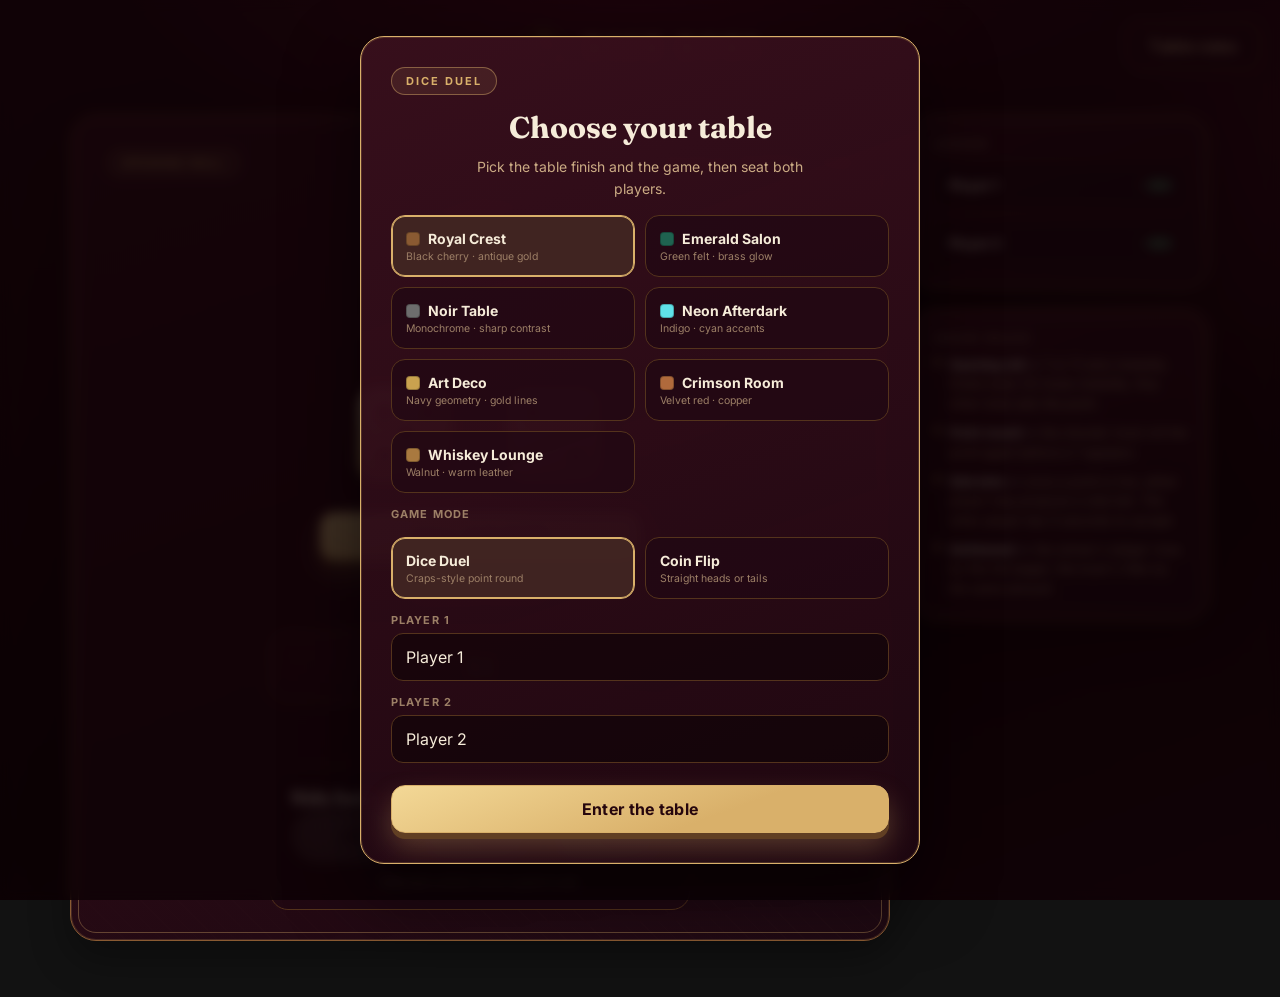
==== index.html @ 62401fcf "8.19.2026" ====
<!doctype html>
<html lang="en" data-theme="royal">
<head>
<meta charset="utf-8" />
<meta name="viewport" content="width=device-width, initial-scale=1" />
<meta name="theme-color" content="#1c0509" />
<meta name="apple-mobile-web-app-capable" content="yes" />
<meta name="apple-mobile-web-app-status-bar-style" content="black-translucent" />
<meta name="format-detection" content="telephone=no" />
<meta name="description" content="Dice Duel — a private two-player dice table with wagers, side bets and a running ledger." />
<title>Dice Duel — Private Table</title>
<link rel="icon" type="image/png" href="favicon.png" />
<link rel="apple-touch-icon" href="favicon.png" />
<link rel="preconnect" href="https://fonts.googleapis.com" />
<link rel="preconnect" href="https://fonts.gstatic.com" crossorigin />
<link href="https://fonts.googleapis.com/css2?family=Fraunces:opsz,wght@9..144,500;9..144,600;9..144,700&family=Inter:wght@400;500;600;700;800&display=swap" rel="stylesheet" />
<style>
/* ============================================================
   DICE DUEL — design system
   One token set drives every table theme via [data-theme="…"].
   ============================================================ */

* { box-sizing: border-box; }
html { color-scheme: dark; -webkit-text-size-adjust: 100%; }
body {
  margin: 0;
  min-height: 100dvh;
  min-width: 320px;
  overflow-x: hidden;
  font-family: "Inter", -apple-system, "Segoe UI", sans-serif;
  color: var(--ink);
  background:
    radial-gradient(ellipse 900px 520px at 50% -8%, var(--bg-1) 0%, transparent 60%),
    radial-gradient(ellipse 700px 700px at 105% 15%, color-mix(in srgb, var(--bg-1) 55%, transparent) 0%, transparent 55%),
    linear-gradient(160deg, var(--bg-2) 0%, var(--bg-3) 62%, var(--bg-2) 100%);
  background-attachment: fixed;
  padding-bottom: env(safe-area-inset-bottom);
}
body::before {
  content: "";
  position: fixed;
  inset: 0;
  z-index: -1;
  pointer-events: none;
  opacity: var(--felt-opacity, .05);
  background-image: repeating-linear-gradient(45deg, transparent 0 10px, var(--ink) 10px 11px, transparent 11px 20px);
  mix-blend-mode: overlay;
}

/* ---------- theme tokens ---------- */
:root,
[data-theme="royal"] {
  --bg-1:#5a1027; --bg-2:#230711; --bg-3:#0c0204;
  --surface:#2a0a15f0; --surface-strong:#380f1cfa; --surface-soft:#210813d9;
  --border:#8a5a32; --border-soft:#54331c; --border-strong:#d9b06a;
  --accent:#d9b06a; --accent-strong:#f3d896; --accent-ink:#26060d;
  --ink:#f6ecd9; --ink-soft:#cbab84; --ink-faint:#9c7f66;
  --die-1:#fff8e6; --die-2:#e3bd73; --die-3:#8f5f28; --pip:#3c0c17;
  --danger:#e0596b; --success:#57bd85;
  --radius-card:26px; --radius-control:14px;
}
[data-theme="emerald"] {
  --bg-1:#1f6350; --bg-2:#0c2820; --bg-3:#040f0b;
  --surface:#0f2a22f0; --surface-strong:#153a2ffa; --surface-soft:#0c2019d9;
  --border:#a4823f; --border-soft:#5c4a24; --border-strong:#e8c778;
  --accent:#d3ae5c; --accent-strong:#f3d488; --accent-ink:#0a1f18;
  --ink:#eef3e6; --ink-soft:#a9c6b4; --ink-faint:#7fa08d;
  --die-1:#fff9e2; --die-2:#dfb965; --die-3:#83621f; --pip:#0d3b2c;
  --danger:#e0596b; --success:#5fd39a;
  --radius-card:26px; --radius-control:14px;
}
[data-theme="noir"] {
  --bg-1:#3a3a3f; --bg-2:#18181b; --bg-3:#08080a;
  --surface:#1c1c1ff2; --surface-strong:#26262afa; --surface-soft:#141416d9;
  --border:#6d6d6d; --border-soft:#3a3a3c; --border-strong:#eae5d6;
  --accent:#e7e2d2; --accent-strong:#ffffff; --accent-ink:#151517;
  --ink:#f1efe9; --ink-soft:#adada9; --ink-faint:#77767a;
  --die-1:#fdfbf4; --die-2:#cfcabb; --die-3:#726d61; --pip:#151517;
  --danger:#e35a6d; --success:#63b088;
  --radius-card:18px; --radius-control:10px; --felt-opacity:.035;
}
[data-theme="neon"] {
  --bg-1:#33227a; --bg-2:#130f33; --bg-3:#07061a;
  --surface:#151a3af2; --surface-strong:#1c234efa; --surface-soft:#101430d9;
  --border:#4a5aa0; --border-soft:#282f5e; --border-strong:#7fe9ef;
  --accent:#5fe1e8; --accent-strong:#9df3f8; --accent-ink:#07101c;
  --ink:#eaf6ff; --ink-soft:#a3b8dc; --ink-faint:#6c7cab;
  --die-1:#eafdff; --die-2:#87d9e6; --die-3:#2c6a93; --pip:#1c2550;
  --danger:#ff6e8f; --success:#5be9ac;
  --radius-card:22px; --radius-control:12px;
}
[data-theme="artdeco"] {
  --bg-1:#1c3f6d; --bg-2:#0a1830; --bg-3:#050b18;
  --surface:#0f2036f2; --surface-strong:#132a46fa; --surface-soft:#0a1728d9;
  --border:#c9a24f; --border-soft:#5c4a22; --border-strong:#f3d891;
  --accent:#e2bd6d; --accent-strong:#f6dd9a; --accent-ink:#0d1f3a;
  --ink:#f2ecd8; --ink-soft:#b9c3d6; --ink-faint:#7c88a3;
  --die-1:#fff4d6; --die-2:#dbb768; --die-3:#8c6c2c; --pip:#0d1f3a;
  --danger:#e0596b; --success:#57bd85;
  --radius-card:10px; --radius-control:6px;
}
[data-theme="crimson"] {
  --bg-1:#7a1f2c; --bg-2:#320a10; --bg-3:#0d0304;
  --surface:#38101af0; --surface-strong:#46141ffa; --surface-soft:#280b12d9;
  --border:#b06a3c; --border-soft:#5f3a20; --border-strong:#eab077;
  --accent:#e2985c; --accent-strong:#f3bd8c; --accent-ink:#2a0a0d;
  --ink:#f7e6d6; --ink-soft:#d3a685; --ink-faint:#9c7862;
  --die-1:#fff1d6; --die-2:#d9a866; --die-3:#8a5626; --pip:#4a0f18;
  --danger:#e0596b; --success:#57bd85;
  --radius-card:24px; --radius-control:14px;
}
[data-theme="lounge"] {
  --bg-1:#5c3c1c; --bg-2:#2a1a0c; --bg-3:#0d0703;
  --surface:#2b1a0df0; --surface-strong:#3a230ffa; --surface-soft:#20140ad9;
  --border:#a9793f; --border-soft:#5a3f20; --border-strong:#e6bb78;
  --accent:#d8a256; --accent-strong:#f0c987; --accent-ink:#2b1808;
  --ink:#f2e5cf; --ink-soft:#cba985; --ink-faint:#977c5f;
  --die-1:#fff2d8; --die-2:#dcae62; --die-3:#8f5f27; --pip:#2b1a0d;
  --danger:#e0596b; --success:#57bd85;
  --radius-card:22px; --radius-control:13px;
}

/* ---------- base elements ---------- */
button, input { font: inherit; color: inherit; }
button { cursor: pointer; -webkit-tap-highlight-color: transparent; touch-action: manipulation; }
button:disabled { cursor: not-allowed; }
h1, h2, h3 { font-family: "Fraunces", Georgia, serif; margin: 0; }
.hidden { display: none !important; }
.sr-only { position: absolute; width: 1px; height: 1px; overflow: hidden; clip: rect(0 0 0 0); white-space: nowrap; }

.shell { width: min(100%, 1180px); margin: 0 auto; padding: 28px 20px 56px; }

/* ---------- header ---------- */
.topbar { display: flex; flex-direction: column; align-items: center; gap: 4px; margin-bottom: 30px; text-align: center; }
.crest { width: 56px; height: 56px; border-radius: 50%; object-fit: cover; object-position: 50% 18%; border: 1px solid var(--border-strong); box-shadow: 0 4px 16px #00000066; }
.wordmark { display: flex; align-items: center; gap: 14px; }
.wordmark h1 {
  font-size: 26px; font-weight: 600; letter-spacing: .16em; text-transform: uppercase;
  color: var(--accent-strong); text-shadow: 0 2px 10px color-mix(in srgb, var(--accent) 45%, transparent);
}
.tagline { margin: 2px 0 0; font-size: 11px; letter-spacing: .32em; text-transform: uppercase; color: var(--ink-faint); font-weight: 600; }
.topbar-actions { position: absolute; right: 20px; top: 22px; display: flex; gap: 8px; }

/* ---------- layout ---------- */
main.table-layout { display: grid; grid-template-columns: minmax(0, 1fr) 300px; gap: 20px; align-items: start; }

.card {
  position: relative;
  border-radius: var(--radius-card);
  border: 1px solid var(--border);
  background:
    linear-gradient(160deg, var(--surface-strong), var(--surface) 60%, var(--surface-soft)),
    repeating-linear-gradient(45deg, transparent 0 12px, color-mix(in srgb, var(--accent) 6%, transparent) 12px 13px);
  box-shadow: inset 0 0 0 1px color-mix(in srgb, var(--accent) 18%, transparent), 0 18px 40px #00000055;
}
.card::before {
  content: ""; position: absolute; inset: 7px; border: 1px solid color-mix(in srgb, var(--border-strong) 35%, transparent);
  border-radius: calc(var(--radius-card) - 8px); pointer-events: none;
}

/* ---------- table (game) panel ---------- */
.table-panel { padding: 34px 36px 30px; text-align: center; overflow: hidden; }

.status-row { display: flex; align-items: center; justify-content: space-between; gap: 12px; margin-bottom: 22px; }
.eyebrow {
  font: 700 11px "Inter", sans-serif; letter-spacing: .18em; text-transform: uppercase; color: var(--accent);
  padding: 6px 14px; border: 1px solid color-mix(in srgb, var(--accent) 45%, transparent); border-radius: 999px;
  background: color-mix(in srgb, var(--accent) 10%, transparent);
}
.turn-indicator { font: 600 11px "Inter", sans-serif; letter-spacing: .1em; text-transform: uppercase; color: var(--ink-faint); }
.turn-indicator b { color: var(--ink-soft); font-weight: 700; }

.shooter-block { margin: 6px auto 22px; max-width: 460px; }
.shooter-name { font-size: 14px; font-weight: 700; letter-spacing: .1em; text-transform: uppercase; color: var(--ink-faint); }
.point-display { margin: 6px 0 0; font: 600 56px/1 "Fraunces", Georgia, serif; color: var(--ink); }
.point-display .slash { color: var(--ink-faint); font-weight: 500; margin: 0 6px; }
.table-call { margin: 10px 0 0; font: italic 500 14px "Fraunces", Georgia, serif; color: var(--ink-soft); min-height: 20px; }
.rule-copy { margin: 4px 0 0; font-size: 13px; color: var(--ink-faint); min-height: 18px; }

.dice-row { min-height: 148px; display: flex; align-items: center; justify-content: center; gap: 20px; }
.die {
  width: 96px; height: 96px; border-radius: 20px; padding: 14px;
  display: grid; grid-template: repeat(3, 1fr) / repeat(3, 1fr);
  border: 2px solid var(--border-strong);
  background: linear-gradient(155deg, var(--die-1), var(--die-2) 55%, var(--die-3));
  box-shadow: inset 0 2px 4px #ffffff55, inset 0 -8px 14px #00000030, 0 10px 20px #00000055;
}
.die.rolling { animation: dieRoll .5s ease-out; }
@keyframes dieRoll { 0% { transform: rotate(0) scale(1); } 45% { transform: rotate(150deg) scale(.94); } 100% { transform: rotate(360deg) scale(1); } }
.pip { width: 13px; height: 13px; border-radius: 50%; place-self: center; background: var(--pip); box-shadow: inset 0 1px 1px #00000055; }
.dice-plus { font: 600 22px "Fraunces", serif; color: var(--ink-faint); }

.total-chip {
  display: none; width: 132px; margin: 18px auto 6px; padding: 10px 8px; border-radius: 16px;
  border: 1px solid var(--border-strong); background: color-mix(in srgb, var(--accent) 16%, var(--surface));
  font: 700 11px "Inter", sans-serif; letter-spacing: .1em; text-transform: uppercase; color: var(--ink-soft);
}
.total-chip.visible { display: block; }
.total-chip strong { display: block; margin-top: 2px; font: 600 30px "Fraunces", serif; color: var(--ink); letter-spacing: -.02em; }

.btn {
  border: 0; border-radius: var(--radius-control); font-weight: 700; letter-spacing: .02em;
  min-height: 48px; padding: 0 22px; transition: filter .15s ease, transform .05s ease;
}
.btn:active { transform: translateY(1px); }
.btn-primary {
  border: 1px solid var(--border-strong);
  background: linear-gradient(160deg, var(--accent-strong), var(--accent) 65%);
  color: var(--accent-ink); box-shadow: 0 6px 0 color-mix(in srgb, var(--border) 70%, black), 0 14px 28px color-mix(in srgb, var(--accent) 30%, transparent);
}
.btn-primary:hover:not(:disabled) { filter: brightness(1.06); }
.btn-primary:disabled { opacity: .5; box-shadow: none; }
.btn-ghost {
  border: 1px solid var(--border); background: color-mix(in srgb, var(--surface) 90%, transparent); color: var(--ink-soft);
}
.btn-ghost:hover { border-color: var(--border-strong); color: var(--ink); }

#roll { width: min(100%, 320px); font: 700 15px "Inter", sans-serif; text-transform: uppercase; letter-spacing: .1em; margin: 4px auto 26px; display: block; }

.wager-plate { width: min(100%, 420px); margin: 0 auto 18px; }
.wager-plate h3, .side-panel h3 {
  margin: 0 0 10px; font: 700 11px "Inter", sans-serif; letter-spacing: .18em; text-transform: uppercase; color: var(--ink-faint);
}
.pool-amount {
  padding: 14px; border-radius: 16px; border: 1px solid var(--border);
  background: linear-gradient(160deg, var(--surface-strong), var(--surface-soft));
  box-shadow: inset 0 0 16px #00000040;
  font: 600 32px "Fraunces", serif; color: var(--accent-strong); letter-spacing: -.02em;
}
.wager-preview { display: block; margin-top: 6px; font: 500 12px "Inter", sans-serif; color: var(--ink-faint); min-height: 16px; }

.side-bets-panel { width: min(100%, 420px); margin: 0 auto; padding: 18px 20px; text-align: left; border-radius: 18px; border: 1px solid var(--border-soft); background: color-mix(in srgb, var(--surface-soft) 92%, transparent); }
.chip-row { display: grid; grid-template-columns: repeat(3, 1fr); gap: 10px; }
.chip-btn {
  min-height: 54px; border-radius: 999px; border: 1px solid var(--border-strong);
  background: radial-gradient(circle at 35% 30%, var(--die-1), var(--accent) 55%, var(--border) 100%);
  color: var(--accent-ink); font: 800 15px "Inter", sans-serif; box-shadow: 0 4px 0 color-mix(in srgb, var(--border) 70%, black), inset 0 0 0 3px color-mix(in srgb, var(--accent-ink) 12%, transparent);
}
.chip-btn:disabled { opacity: .4; filter: grayscale(.5); box-shadow: none; }
.chip-row.dimmed { opacity: .4; filter: grayscale(.6); }
.side-hint { margin: 10px 0 0; font-size: 12px; color: var(--ink-faint); text-align: center; line-height: 1.5; }

.sidebet-offer { margin-top: 14px; padding: 16px; border-radius: 16px; border: 1px solid var(--border-strong); background: color-mix(in srgb, var(--accent) 10%, var(--surface)); text-align: center; }
.sidebet-offer p { margin: 0; font-size: 13px; font-weight: 600; color: var(--ink); }
.sidebet-offer small { display: block; margin: 8px 0 10px; font-size: 11px; letter-spacing: .06em; text-transform: uppercase; color: var(--ink-faint); }
.timer-track { height: 5px; border-radius: 999px; overflow: hidden; background: #00000040; }
.timer-fill { display: block; height: 100%; background: linear-gradient(90deg, var(--accent), var(--accent-strong)); transition: width .1s linear; }
.sidebet-offer .btn { width: 100%; margin-top: 12px; }

/* ---------- aside / ledger ---------- */
aside.rail { display: grid; gap: 18px; align-content: start; }
.side-panel { padding: 22px; }
.ledger { display: grid; gap: 10px; }
.ledger-row { display: grid; grid-template-columns: minmax(0, 1fr) auto; align-items: center; gap: 8px; padding: 13px 15px; border-radius: 13px; background: color-mix(in srgb, var(--surface-soft) 90%, transparent); border: 1px solid var(--border-soft); }
.ledger-row b { overflow: hidden; text-overflow: ellipsis; white-space: nowrap; font-size: 13px; color: var(--ink); }
.ledger-money { font: 700 16px "Fraunces", serif; font-variant-numeric: tabular-nums; }
.positive { color: var(--success); }
.negative { color: var(--danger); }
.rules-list { margin: 0; padding: 0; list-style: none; display: grid; gap: 10px; }
.rules-list li { font-size: 12.5px; line-height: 1.55; color: var(--ink-soft); padding-left: 16px; position: relative; }
.rules-list li::before { content: "◆"; position: absolute; left: 0; top: 1px; font-size: 8px; color: var(--accent); }
.rules-list b { color: var(--ink); }

/* ---------- overlay / modals ---------- */
.overlay { position: fixed; inset: 0; z-index: 30; display: flex; align-items: center; justify-content: center; padding: 18px; background: color-mix(in srgb, var(--bg-3) 78%, transparent); backdrop-filter: blur(6px); }
.modal {
  width: min(100%, 460px); max-height: calc(100dvh - 30px); overflow: auto; position: relative;
  border-radius: 24px; padding: 30px; text-align: center; border: 1px solid var(--border-strong);
  background: linear-gradient(160deg, var(--surface-strong), var(--surface-soft));
  box-shadow: 0 30px 70px #00000090, inset 0 0 0 1px color-mix(in srgb, var(--accent) 20%, transparent);
}
.modal .eyebrow { display: inline-block; margin-bottom: 10px; }
.modal h2 { font-size: 30px; margin: 4px 0 10px; color: var(--ink); }
.modal p.lead { margin: 0 auto; max-width: 340px; color: var(--ink-soft); line-height: 1.55; font-size: 14px; }
.modal .btn { width: 100%; margin-top: 22px; }

.setup-modal { text-align: left; width: min(100%, 560px); }
.setup-modal h2 { text-align: center; }
.setup-modal > p.lead { text-align: center; }
.table-picker, .mode-picker { display: grid; grid-template-columns: repeat(2, 1fr); gap: 10px; margin-top: 16px; }
.pick-card {
  min-height: 62px; text-align: left; padding: 12px 14px; border-radius: 14px; border: 1px solid var(--border-soft);
  background: color-mix(in srgb, var(--surface-soft) 85%, transparent); color: var(--ink-soft);
}
.pick-card .swatch { display: inline-block; width: 14px; height: 14px; border-radius: 4px; margin-right: 8px; vertical-align: -2px; border: 1px solid #00000040; }
.pick-card strong { display: block; font-size: 14px; color: var(--ink); }
.pick-card small { display: block; margin-top: 3px; font-size: 10.5px; color: var(--ink-faint); }
.pick-card.selected { border-color: var(--border-strong); background: color-mix(in srgb, var(--accent) 16%, var(--surface-soft)); box-shadow: inset 0 0 0 1px var(--accent); }

.field { margin-top: 14px; }
.field label { display: block; margin-bottom: 6px; font-size: 11px; letter-spacing: .1em; text-transform: uppercase; color: var(--ink-faint); font-weight: 700; }
.field input { width: 100%; padding: 13px 14px; border-radius: 12px; border: 1px solid var(--border-soft); background: color-mix(in srgb, var(--bg-3) 55%, transparent); color: var(--ink); outline: none; }
.field input:focus { border-color: var(--border-strong); }

.opening-options { display: grid; grid-template-columns: repeat(3, 1fr); gap: 10px; margin-top: 18px; }
.opening-options .chip-btn { min-height: 66px; font-size: 20px; }

.rolloff-grid { display: grid; grid-template-columns: 1fr 1fr; gap: 12px; margin-top: 18px; }
.rolloff-seat { border: 1px solid var(--border-soft); border-radius: 16px; padding: 16px; text-align: center; background: color-mix(in srgb, var(--surface-soft) 85%, transparent); }
.rolloff-seat strong { display: block; overflow: hidden; text-overflow: ellipsis; white-space: nowrap; font-size: 13px; color: var(--ink); }
.rolloff-face { min-height: 54px; padding-top: 8px; font: 600 30px "Fraunces", serif; color: var(--accent); }
.rolloff-face.spin { animation: dieRoll .16s linear infinite; }
.rolloff-seat .btn { width: 100%; margin-top: 8px; min-height: 42px; font-size: 12.5px; }

.outcome-modal.win { border-color: var(--success); }
.outcome-modal.loss { border-color: var(--border); }
.outcome-icon { width: 64px; height: 64px; margin: 0 auto 10px; border-radius: 50%; display: grid; place-items: center; font-size: 26px; border: 1px solid var(--border-strong); }
.outcome-modal.win .outcome-icon { background: color-mix(in srgb, var(--success) 22%, var(--surface)); color: var(--success); }
.outcome-modal.loss .outcome-icon { background: color-mix(in srgb, var(--danger) 18%, var(--surface)); color: var(--danger); }
.outcome-amount { margin: 16px auto 4px; max-width: 300px; padding: 14px; border-radius: 14px; background: color-mix(in srgb, var(--accent) 10%, var(--surface-soft)); border: 1px solid var(--border-soft); }
.outcome-amount small { display: block; font: 700 10px "Inter", sans-serif; letter-spacing: .12em; text-transform: uppercase; color: var(--ink-faint); margin-bottom: 4px; }
.outcome-amount strong { font: 600 26px "Fraunces", serif; color: var(--ink); }

.confetti { position: absolute; inset: 0; overflow: hidden; pointer-events: none; border-radius: inherit; }
.confetti i { position: absolute; top: -14px; width: 7px; height: 7px; background: var(--accent-strong); transform: rotate(45deg); animation: fall 2.6s linear infinite; opacity: .85; }
@keyframes fall { to { transform: translateY(120%) rotate(220deg); opacity: 0; } }

/* ---------- floating table tools ---------- */
.tools-toggle {
  position: fixed; z-index: 20; right: max(16px, env(safe-area-inset-right)); bottom: max(16px, env(safe-area-inset-bottom));
  min-height: 46px; padding: 0 16px; border-radius: 999px; border: 1px solid var(--border-strong);
  background: linear-gradient(160deg, var(--surface-strong), var(--surface));
  color: var(--ink-soft); font: 700 12px "Inter", sans-serif; letter-spacing: .04em;
  box-shadow: 0 10px 24px #00000066;
}
.tools-panel {
  position: fixed; z-index: 25; right: max(16px, env(safe-area-inset-right)); bottom: 72px;
  width: min(340px, calc(100vw - 32px)); max-height: calc(100dvh - 100px); overflow: auto;
  padding: 18px; border-radius: 20px; border: 1px solid var(--border);
  background: linear-gradient(160deg, var(--surface-strong), var(--surface-soft));
  box-shadow: 0 24px 60px #000000aa;
}
.tools-panel h3 { font-size: 17px; color: var(--ink); margin-bottom: 4px; }
.tools-panel h4 { margin: 14px 0 7px; font: 700 10px "Inter", sans-serif; letter-spacing: .12em; text-transform: uppercase; color: var(--ink-faint); }
.tools-close { float: right; min-height: 30px; padding: 0 10px; border-radius: 8px; border: 1px solid var(--border-soft); background: transparent; color: var(--ink-soft); }
.mini-grid { display: grid; grid-template-columns: repeat(6, 1fr); gap: 6px; }
.mini-grid.money { grid-template-columns: repeat(4, 1fr); }
.mini-btn { min-height: 36px; padding: 0 4px; border-radius: 8px; border: 1px solid var(--border-soft); background: color-mix(in srgb, var(--surface-soft) 80%, transparent); color: var(--ink-soft); font-weight: 700; font-size: 12.5px; }
.mini-btn:hover { border-color: var(--border-strong); color: var(--ink); }
.mini-stats { display: grid; grid-template-columns: 1fr 1fr; gap: 8px; margin-top: 12px; }
.mini-stat { padding: 10px; border-radius: 10px; border: 1px solid var(--border-soft); background: color-mix(in srgb, var(--surface-soft) 80%, transparent); font-size: 11px; color: var(--ink-faint); }
.mini-stat b { display: block; margin-top: 4px; font: 700 19px "Fraunces", serif; color: var(--ink); }
.coin-face { display: grid; place-items: center; min-height: 92px; margin: 6px 0 14px; border-radius: 50%; border: 1px solid var(--border-strong); background: radial-gradient(circle at 33% 25%, var(--die-1), var(--die-2) 55%, var(--die-3)); color: var(--pip); font: 700 22px "Fraunces", serif; }
.coin-mode .table-panel > *:not(.coin-play) { display: none !important; }
.coin-play { width: min(100%, 380px); margin: 10px auto; }

@media (max-width: 900px) {
  main.table-layout { grid-template-columns: 1fr; }
}
@media (max-width: 760px) {
  .shell { padding: 20px 14px 44px; }
  .table-panel { padding: 26px 18px; }
  .point-display { font-size: 44px; }
  .die { width: clamp(72px, 24vw, 92px); height: clamp(72px, 24vw, 92px); }
  .topbar-actions { position: static; justify-content: center; margin-top: 10px; }
  .topbar { position: relative; }
}
@media (prefers-reduced-motion: reduce) {
  *, *::before, *::after { animation-duration: .01ms !important; animation-iteration-count: 1 !important; }
}
</style>
</head>
<body>

<div class="shell">
  <header class="topbar">
    <div class="wordmark">
      <img class="crest" src="47794DE1-D40E-48A4-8423-D802E1821F85.PNG" alt="Dice Duel crest" />
      <div>
        <h1>Dice Duel</h1>
        <p class="tagline">Private Table</p>
      </div>
    </div>
    <div class="topbar-actions">
      <button class="btn btn-ghost" id="open-rules" type="button">Table rules</button>
    </div>
  </header>

  <main class="table-layout">
    <section class="card table-panel">
      <div class="status-row">
        <span class="eyebrow" id="phase">Opening roll</span>
        <span class="turn-indicator" id="turn"></span>
      </div>

      <div class="shooter-block">
        <p class="shooter-name" id="shooter">Player 1</p>
        <p class="point-display" id="point-display">—</p>
        <p class="table-call" id="table-call"></p>
        <p class="rule-copy" id="rule-copy">7 or 11 wins the roll. Snake eyes loses.</p>
      </div>

      <div class="dice-row">
        <div class="die" id="die1"></div>
        <span class="dice-plus">+</span>
        <div class="die" id="die2"></div>
      </div>
      <div class="total-chip" id="total-chip">Total<strong id="sum">7</strong></div>

      <button class="btn btn-primary" id="roll">Place a wager to roll</button>

      <div class="wager-plate">
        <h3>Current wager</h3>
        <p class="pool-amount">$<span id="wager">1</span></p>
        <span class="wager-preview" id="wager-preview"></span>
      </div>

      <div class="side-bets-panel" id="side-bets-panel">
        <h3>Side bets</h3>
        <div class="chip-row dimmed" id="chip-row">
          <button class="chip-btn" data-sidebet="1" disabled>+$1</button>
          <button class="chip-btn" data-sidebet="2" disabled>+$2</button>
          <button class="chip-btn" data-sidebet="5" disabled>+$5</button>
        </div>
        <p class="side-hint" id="side-hint">Side bets unlock once a point is set.</p>
        <div class="sidebet-offer hidden" id="sidebet-offer">
          <p>Side bet: each player adds $<span id="sidebet-amount">1</span> — the pool grows by $<span id="sidebet-pool-add">2</span>.</p>
          <small><span id="sidebet-seconds">5.0</span>s to accept</small>
          <div class="timer-track"><i class="timer-fill" id="sidebet-timer"></i></div>
          <button class="btn btn-primary" id="sidebet-accept">Accept side bet</button>
        </div>
      </div>

      <div class="coin-play hidden" id="coin-play">
        <div class="coin-face" id="coin-face">READY</div>
        <div class="chip-row" style="grid-template-columns:1fr 1fr 1fr">
          <button class="btn btn-ghost" id="coin-heads">Heads</button>
          <button class="btn btn-primary" id="coin-flip">Flip</button>
          <button class="btn btn-ghost" id="coin-tails">Tails</button>
        </div>
      </div>
    </section>

    <aside class="rail">
      <section class="card side-panel" id="ledger-panel">
        <h3>Ledger</h3>
        <div class="ledger" id="ledger"></div>
      </section>
      <section class="card side-panel">
        <h3 id="rules-panel-title">House rules</h3>
        <ul class="rules-list" id="rules-panel-list">
          <li><b>Opening roll —</b> 7 or 11 wins instantly. Snake eyes (2) loses instantly. Any other total sets the point.</li>
          <li><b>Point round —</b> the shooter must roll the point again before a 7 appears.</li>
          <li><b>Side bets —</b> once a point is live, either player may propose a side bet. The other player has 5 seconds to accept.</li>
          <li><b>Settlement —</b> the winner's ledger rises by the full wager; the loser's falls by the same amount.</li>
        </ul>
      </section>
    </aside>
  </main>
</div>

<div class="overlay hidden" id="rules-overlay" role="dialog" aria-modal="true" aria-label="Table rules">
  <div class="modal">
    <span class="eyebrow">Dice Duel</span>
    <h2 id="rules-overlay-title">Table Rules</h2>
    <ul class="rules-list" style="text-align:left;margin-top:16px" id="rules-overlay-list">
      <li><b>Opening roll —</b> 7 or 11 wins instantly. Snake eyes (2) loses instantly. Any other total becomes the point.</li>
      <li><b>Point round —</b> the shooter keeps rolling; hitting the point wins, a 7 first loses.</li>
      <li><b>Side bets —</b> proposed after the point is set. Whichever player proposes stakes it; the other has 5 seconds to accept, or it's withdrawn.</li>
      <li><b>Ledger —</b> tracks each player's running total across the whole session, not just one round.</li>
      <li><b>Shooter rotation —</b> the loser's opponent shoots next round and opens the new wager.</li>
    </ul>
    <button class="btn btn-primary" id="close-rules">Close</button>
  </div>
</div>

<div class="overlay" id="setup" role="dialog" aria-modal="true" aria-label="Table setup"></div>
<div class="overlay hidden" id="outcome" role="dialog" aria-modal="true" aria-label="Round result"></div>

<button class="tools-toggle hidden" id="tools-toggle" type="button">Table tools</button>
<aside class="tools-panel hidden" id="tools-panel"></aside>

<script>
(() => {
  "use strict";

  /* ---------------------------------------------------------
   * Constants
   * ------------------------------------------------------- */
  const THEMES = [
    { id: "royal",   name: "Royal Crest",    desc: "Black cherry · antique gold", swatch: "#8a5a32" },
    { id: "emerald", name: "Emerald Salon",  desc: "Green felt · brass glow",      swatch: "#1f6350" },
    { id: "noir",    name: "Noir Table",     desc: "Monochrome · sharp contrast",  swatch: "#6d6d6d" },
    { id: "neon",    name: "Neon Afterdark", desc: "Indigo · cyan accents",        swatch: "#5fe1e8" },
    { id: "artdeco", name: "Art Deco",       desc: "Navy geometry · gold lines",   swatch: "#c9a24f" },
    { id: "crimson", name: "Crimson Room",   desc: "Velvet red · copper",          swatch: "#b06a3c" },
    { id: "lounge",  name: "Whiskey Lounge", desc: "Walnut · warm leather",        swatch: "#a9793f" },
  ];
  const DIE_SPOTS = { 1: [4], 2: [0, 8], 3: [0, 4, 8], 4: [0, 2, 6, 8], 5: [0, 2, 4, 6, 8], 6: [0, 2, 3, 5, 6, 8] };
  const TABLE_CALLS = {
    2: "Snake eyes.", 3: "Little Joe.", 4: "Little Phoebe.", 5: "Fever five.",
    6: "Easy six.", 7: "Seven, a winner.", 8: "Eighter from Decatur.", 9: "Nine, the point.",
    10: "Big ten.", 11: "Yo-leven.", 12: "Boxcars.",
  };
  const OPENING_STAKES = [1, 2, 5];
  const SIDEBET_MS = 5000;

  /* ---------------------------------------------------------
   * State
   * ------------------------------------------------------- */
  const state = {
    theme: "royal",
    mode: "dice",           // 'dice' | 'coin'
    players: ["Player 1", "Player 2"],
    active: 0,
    wager: 1,
    point: null,
    ledger: [{ won: 0, lost: 0 }, { won: 0, lost: 0 }],
    rolling: false,
    roundEnding: false,
    pendingSideBet: null,
    sideBetDeadline: 0,
    sideBetTimer: null,
    coin: { heads: 0, tails: 0 },
    tracker: { die1: Array(6).fill(0), die2: Array(6).fill(0), money: 0, bank: 0, coinMoney: 0, coinBank: 0 },
    lobby: { theme: "royal", mode: "dice" },
  };

  const params = new URLSearchParams(location.search);
  if (params.get("theme") && THEMES.some(t => t.id === params.get("theme"))) {
    state.lobby.theme = params.get("theme");
  }

  /* ---------------------------------------------------------
   * DOM refs
   * ------------------------------------------------------- */
  const $ = (id) => document.getElementById(id);
  const els = {
    phase: $("phase"), turn: $("turn"), shooter: $("shooter"),
    pointDisplay: $("point-display"), tableCall: $("table-call"), ruleCopy: $("rule-copy"),
    die1: $("die1"), die2: $("die2"), totalChip: $("total-chip"), sum: $("sum"),
    roll: $("roll"), wager: $("wager"), wagerPreview: $("wager-preview"),
    chipRow: $("chip-row"), sideHint: $("side-hint"), sidebetOffer: $("sidebet-offer"),
    sidebetAmount: $("sidebet-amount"), sidebetPoolAdd: $("sidebet-pool-add"),
    sidebetSeconds: $("sidebet-seconds"), sidebetTimer: $("sidebet-timer"), sidebetAccept: $("sidebet-accept"),
    ledger: $("ledger"), setup: $("setup"), outcome: $("outcome"),
    rulesOverlay: $("rules-overlay"), openRules: $("open-rules"), closeRules: $("close-rules"),
    toolsToggle: $("tools-toggle"), toolsPanel: $("tools-panel"),
    coinPlay: $("coin-play"), coinFace: $("coin-face"),
    tablePanel: document.querySelector(".table-panel"),
    ledgerPanel: $("ledger-panel"), rulesPanelTitle: $("rules-panel-title"), rulesPanelList: $("rules-panel-list"),
    rulesOverlayTitle: $("rules-overlay-title"), rulesOverlayList: $("rules-overlay-list"),
  };

  const DICE_RULES_HTML = `
    <li><b>Opening roll —</b> 7 or 11 wins instantly. Snake eyes (2) loses instantly. Any other total sets the point.</li>
    <li><b>Point round —</b> the shooter must roll the point again before a 7 appears.</li>
    <li><b>Side bets —</b> once a point is live, either player may propose a side bet. The other player has 5 seconds to accept.</li>
    <li><b>Settlement —</b> the winner's ledger rises by the full wager; the loser's falls by the same amount.</li>`;
  const DICE_RULES_HTML_LONG = `
    <li><b>Opening roll —</b> 7 or 11 wins instantly. Snake eyes (2) loses instantly. Any other total becomes the point.</li>
    <li><b>Point round —</b> the shooter keeps rolling; hitting the point wins, a 7 first loses.</li>
    <li><b>Side bets —</b> proposed after the point is set. Whichever player proposes stakes it; the other has 5 seconds to accept, or it's withdrawn.</li>
    <li><b>Ledger —</b> tracks each player's running total across the whole session, not just one round.</li>
    <li><b>Shooter rotation —</b> the loser's opponent shoots next round and opens the new wager.</li>`;
  const COIN_RULES_HTML = `
    <li><b>Call it —</b> agree on heads or tails before the flip.</li>
    <li><b>Flip —</b> tap Flip for a random result, or record a manual call with Heads / Tails.</li>
    <li><b>Keeping score —</b> Coin Flip has no automatic wager — use Table Tools (bottom right) to track money and bank by hand.</li>`;

  /* ---------------------------------------------------------
   * Sound (restrained, synthesized — no external assets)
   * ------------------------------------------------------- */
  const sound = (() => {
    let ctx = null;
    const unlock = () => {
      if (!ctx) ctx = new (window.AudioContext || window.webkitAudioContext)();
      if (ctx.state === "suspended") ctx.resume();
    };
    const tone = (freq, start, dur, type = "sine", peak = .18) => {
      const osc = ctx.createOscillator(), gain = ctx.createGain();
      osc.type = type; osc.frequency.setValueAtTime(freq, start);
      gain.gain.setValueAtTime(0, start);
      gain.gain.linearRampToValueAtTime(peak, start + .015);
      gain.gain.exponentialRampToValueAtTime(.0001, start + dur);
      osc.connect(gain).connect(ctx.destination);
      osc.start(start); osc.stop(start + dur + .02);
    };
    return {
      unlock,
      click() { if (!ctx) return; const t = ctx.currentTime; tone(720, t, .07, "triangle", .1); },
      win() {
        if (!ctx) return; const t = ctx.currentTime;
        [523.25, 659.25, 783.99, 1046.5].forEach((f, i) => tone(f, t + i * .09, .5, "sine", .14));
      },
      loss() {
        if (!ctx) return; const t = ctx.currentTime;
        tone(220, t, .5, "sine", .16); tone(164.81, t + .12, .55, "sine", .12);
      },
    };
  })();

  /* ---------------------------------------------------------
   * Helpers
   * ------------------------------------------------------- */
  const money = (n) => `$${Math.abs(n)}`;
  const applyTheme = (id) => { document.documentElement.setAttribute("data-theme", id); state.theme = id; };
  const clearSideBetTimer = () => { if (state.sideBetTimer) clearInterval(state.sideBetTimer); state.sideBetTimer = null; };

  function paintDie(el, n) {
    el.innerHTML = "";
    DIE_SPOTS[n].forEach((i) => {
      const p = document.createElement("i");
      p.className = "pip";
      p.style.gridArea = `${Math.floor(i / 3) + 1} / ${(i % 3) + 1}`;
      el.append(p);
    });
    el.classList.remove("die-repaint");
    void el.offsetWidth;
    el.classList.add("rolling");
    setTimeout(() => el.classList.remove("rolling"), 500);
  }

  /* ---------------------------------------------------------
   * Render
   * ------------------------------------------------------- */
  function render() {
    const { players, active, point, wager, pendingSideBet, rolling } = state;
    els.shooter.textContent = players[active];
    els.pointDisplay.textContent = point ? point : "—";
    els.tableCall.textContent = point ? `“${TABLE_CALLS[point] || ""}”` : "Awaiting the come-out roll.";
    els.ruleCopy.textContent = point
      ? `Roll ${point} again before a 7 shows.`
      : "7 or 11 wins the roll. Snake eyes loses.";
    els.phase.textContent = point ? "Point round" : "Opening roll";
    els.turn.innerHTML = `Wager ${money(wager)} · <b>${players[active]}</b>'s turn`;
    els.wager.textContent = wager;

    const draftAmount = pendingSideBet;
    if (draftAmount) {
      const poolAdd = draftAmount * 2;
      els.wagerPreview.textContent = `+${money(draftAmount)} each → pool becomes ${money(wager + poolAdd)}`;
    } else {
      els.wagerPreview.textContent = "";
    }

    els.ledger.innerHTML = players.map((name, i) => {
      const net = state.ledger[i].won - state.ledger[i].lost;
      return `<div class="ledger-row"><b>${escapeHtml(name)}</b><span class="ledger-money ${net >= 0 ? "positive" : "negative"}">${net < 0 ? "−" : "+"}${money(net)}</span></div>`;
    }).join("");

    els.roll.textContent = rolling ? "Rolling…" : (point ? `Roll for ${point}` : "Roll the dice");
    els.roll.disabled = rolling || state.roundEnding || pendingSideBet !== null;

    const sideBetsUnlocked = point !== null;
    els.chipRow.classList.toggle("dimmed", !sideBetsUnlocked);
    document.querySelectorAll("[data-sidebet]").forEach((btn) => {
      btn.disabled = !sideBetsUnlocked || pendingSideBet !== null;
    });
    els.sideHint.textContent = sideBetsUnlocked
      ? "Propose a side bet — the other player has 5 seconds to accept."
      : "Side bets unlock once a point is set.";
    els.sideHint.classList.toggle("hidden", pendingSideBet !== null);
    els.chipRow.classList.toggle("hidden", pendingSideBet !== null);
  }

  function escapeHtml(str) {
    return str.replace(/[&<>"']/g, (c) => ({ "&": "&amp;", "<": "&lt;", ">": "&gt;", '"': "&quot;", "'": "&#39;" }[c]));
  }

  /* ---------------------------------------------------------
   * Rolling logic
   * ------------------------------------------------------- */
  function rollDice() {
    if (state.rolling || state.roundEnding || state.pendingSideBet !== null) return;
    sound.unlock();
    state.rolling = true;
    render();
    let ticks = 0;
    const spin = setInterval(() => {
      paintDie(els.die1, 1 + (Math.random() * 6 | 0));
      paintDie(els.die2, 1 + (Math.random() * 6 | 0));
      ticks++;
      if (ticks === 10) {
        clearInterval(spin);
        const a = 1 + (Math.random() * 6 | 0), b = 1 + (Math.random() * 6 | 0), total = a + b;
        paintDie(els.die1, a); paintDie(els.die2, b);
        els.sum.textContent = total;
        els.totalChip.classList.add("visible");
        state.rolling = false;

        if (!state.point) {
          if (total === 7 || total === 11) return finishRound(true);
          if (a === 1 && b === 1) return finishRound(false);
          state.point = total;
          return render();
        }
        if (total === state.point) return finishRound(true);
        if (total === 7 || (a === 1 && b === 1)) return finishRound(false);
        render();
      }
    }, 90);
  }

  function finishRound(shooterWon) {
    state.roundEnding = true;
    const winner = shooterWon ? state.active : (state.active ? 0 : 1);
    const loser = winner ? 0 : 1;
    state.ledger[winner].won += state.wager;
    state.ledger[loser].lost += state.wager;
    render();
    setTimeout(() => showOutcome(shooterWon, winner, loser), 650);
  }

  function showOutcome(shooterWon, winner, loser) {
    const kind = shooterWon ? "win" : "loss";
    shooterWon ? sound.win() : sound.loss();
    const confetti = shooterWon
      ? `<div class="confetti">${Array.from({ length: 22 }, (_, i) =>
          `<i style="left:${(i * 31) % 96}%;animation-delay:${(i % 7) * .18}s;background:${i % 2 ? "var(--accent-strong)" : "var(--accent)"}"></i>`).join("")}</div>`
      : "";
    els.outcome.innerHTML = `
      <div class="modal outcome-modal ${kind}">
        ${confetti}
        <div class="outcome-icon">${shooterWon ? "♦" : "♠"}</div>
        <span class="eyebrow">Round complete</span>
        <h2>${escapeHtml(state.players[winner])} wins the round</h2>
        <p class="lead">${escapeHtml(state.players[loser])}'s stake moves to ${escapeHtml(state.players[winner])}'s side of the ledger.</p>
        <div class="outcome-amount"><small>Settled</small><strong>${money(state.wager)}</strong></div>
        <button class="btn btn-primary" id="next-round">Next round</button>
      </div>`;
    els.outcome.classList.remove("hidden");
    $("next-round").onclick = () => {
      els.outcome.classList.add("hidden");
      state.active = state.active ? 0 : 1;
      state.point = null;
      state.roundEnding = false;
      els.totalChip.classList.remove("visible");
      showOpeningWager();
    };
  }

  /* ---------------------------------------------------------
   * Side bets
   * ------------------------------------------------------- */
  function closeSideBet() {
    clearSideBetTimer();
    state.pendingSideBet = null;
    els.sidebetOffer.classList.add("hidden");
    render();
  }

  function proposeSideBet(amount) {
    if (!state.point || state.pendingSideBet !== null) return;
    sound.click();
    state.pendingSideBet = amount;
    els.sidebetAmount.textContent = amount;
    els.sidebetPoolAdd.textContent = amount * 2;
    els.sidebetOffer.classList.remove("hidden");
    state.sideBetDeadline = Date.now() + SIDEBET_MS;
    const tick = () => {
      const remaining = Math.max(0, state.sideBetDeadline - Date.now());
      els.sidebetSeconds.textContent = (remaining / 1000).toFixed(1);
      els.sidebetTimer.style.width = `${(remaining / SIDEBET_MS) * 100}%`;
      if (remaining <= 0) closeSideBet();
    };
    tick();
    state.sideBetTimer = setInterval(tick, 100);
    render();
  }

  function acceptSideBet() {
    if (state.pendingSideBet === null) return;
    state.wager += state.pendingSideBet * 2;
    closeSideBet();
  }

  /* ---------------------------------------------------------
   * Screens: lobby → roll-off → opening wager → table
   * ------------------------------------------------------- */
  function showOverlay(el) { el.classList.remove("hidden"); }
  function hideOverlay(el) { el.classList.add("hidden"); }

  function renderLobby() {
    showOverlay(els.setup);
    els.setup.innerHTML = `
      <div class="modal setup-modal">
        <span class="eyebrow">Dice Duel</span>
        <h2>Choose your table</h2>
        <p class="lead">Pick the table finish and the game, then seat both players.</p>
        <div class="table-picker">
          ${THEMES.map((t) => `
            <button class="pick-card ${t.id === state.lobby.theme ? "selected" : ""}" data-theme-pick="${t.id}" type="button">
              <strong><span class="swatch" style="background:${t.swatch}"></span>${t.name}</strong>
              <small>${t.desc}</small>
            </button>`).join("")}
        </div>
        <div class="field"><label>Game mode</label></div>
        <div class="mode-picker">
          <button class="pick-card ${state.lobby.mode === "dice" ? "selected" : ""}" data-mode-pick="dice" type="button">
            <strong>Dice Duel</strong><small>Craps-style point round</small>
          </button>
          <button class="pick-card ${state.lobby.mode === "coin" ? "selected" : ""}" data-mode-pick="coin" type="button">
            <strong>Coin Flip</strong><small>Straight heads or tails</small>
          </button>
        </div>
        <div class="field"><label for="p1-input">Player 1</label><input id="p1-input" maxlength="18" value="Player 1" /></div>
        <div class="field"><label for="p2-input">Player 2</label><input id="p2-input" maxlength="18" value="Player 2" /></div>
        <button class="btn btn-primary" id="enter-match" type="button">Enter the table</button>
      </div>`;
    applyTheme(state.lobby.theme);

    document.querySelectorAll("[data-theme-pick]").forEach((btn) => {
      btn.onclick = () => { state.lobby.theme = btn.dataset.themePick; renderLobby(); };
    });
    document.querySelectorAll("[data-mode-pick]").forEach((btn) => {
      btn.onclick = () => { state.lobby.mode = btn.dataset.modePick; renderLobby(); };
    });
    $("enter-match").onclick = enterMatch;
    [$("p1-input"), $("p2-input")].forEach((input) => {
      input.addEventListener("keydown", (e) => { if (e.key === "Enter") enterMatch(); });
    });
  }

  function enterMatch() {
    sound.unlock();
    state.players = [
      $("p1-input").value.trim() || "Player 1",
      $("p2-input").value.trim() || "Player 2",
    ];
    state.ledger = [{ won: 0, lost: 0 }, { won: 0, lost: 0 }];
    state.active = 0;
    state.mode = state.lobby.mode;
    applyTheme(state.lobby.theme);
    hideOverlay(els.setup);
    buildToolsPanel();
    els.toolsToggle.classList.remove("hidden");

    if (state.mode === "coin") {
      document.body.classList.add("coin-mode");
      els.coinPlay.classList.remove("hidden");
      els.ledgerPanel.classList.add("hidden");
      els.rulesPanelTitle.textContent = "Coin flip rules";
      els.rulesPanelList.innerHTML = COIN_RULES_HTML;
      els.rulesOverlayTitle.textContent = "Coin Flip Rules";
      els.rulesOverlayList.innerHTML = COIN_RULES_HTML;
      state.coin = { heads: 0, tails: 0 };
      renderCoin();
    } else {
      document.body.classList.remove("coin-mode");
      els.coinPlay.classList.add("hidden");
      els.ledgerPanel.classList.remove("hidden");
      els.rulesPanelTitle.textContent = "House rules";
      els.rulesPanelList.innerHTML = DICE_RULES_HTML;
      els.rulesOverlayTitle.textContent = "Table Rules";
      els.rulesOverlayList.innerHTML = DICE_RULES_HTML_LONG;
      beginRollOff();
    }
  }

  function beginRollOff() {
    const values = [null, null];
    showOverlay(els.setup);
    const draw = () => `
      <div class="modal setup-modal" style="text-align:center">
        <span class="eyebrow">First shot</span>
        <h2>Roll for first</h2>
        <p class="lead">Each player rolls one die. The higher number shoots first.</p>
        <div class="rolloff-grid">
          ${state.players.map((name, i) => `
            <div class="rolloff-seat">
              <strong>${escapeHtml(name)}</strong>
              <div class="rolloff-face" id="rolloff-${i}">?</div>
              <button class="btn btn-ghost" id="rolloff-btn-${i}" type="button">Roll one die</button>
            </div>`).join("")}
        </div>
      </div>`;
    els.setup.innerHTML = draw();

    const checkWinner = () => {
      if (values.some((v) => v === null)) return;
      if (values[0] === values[1]) { setTimeout(beginRollOff, 800); return; }
      state.active = values[0] > values[1] ? 0 : 1;
      setTimeout(showOpeningWager, 650);
    };

    state.players.forEach((_, i) => {
      const btn = $(`rolloff-btn-${i}`), face = $(`rolloff-${i}`);
      btn.onclick = () => {
        if (values[i] !== null || btn.disabled) return;
        sound.unlock();
        btn.disabled = true; btn.textContent = "Rolling…";
        face.classList.add("spin");
        const spin = setInterval(() => { face.textContent = 1 + Math.floor(Math.random() * 6); }, 80);
        setTimeout(() => {
          clearInterval(spin);
          values[i] = 1 + Math.floor(Math.random() * 6);
          face.textContent = values[i];
          face.classList.remove("spin");
          btn.textContent = "Rolled";
          checkWinner();
        }, 900);
      };
    });
  }

  function showOpeningWager() {
    showOverlay(els.setup);
    els.setup.innerHTML = `
      <div class="modal setup-modal" style="text-align:center">
        <span class="eyebrow">Place next wager</span>
        <h2>${escapeHtml(state.players[state.active])}'s wager</h2>
        <p class="lead">Choose the stake. The other player matches it, so the pool doubles.</p>
        <div class="opening-options">
          ${OPENING_STAKES.map((amount) => `<button class="chip-btn" data-opening-wager="${amount}" type="button">$${amount}</button>`).join("")}
        </div>
      </div>`;
    document.querySelectorAll("[data-opening-wager]").forEach((btn) => {
      btn.onclick = () => {
        sound.click();
        state.wager = Number(btn.dataset.openingWager) * 2;
        state.point = null;
        hideOverlay(els.setup);
        render();
      };
    });
  }

  /* ---------------------------------------------------------
   * Coin mode
   * ------------------------------------------------------- */
  function renderCoin() {
    els.coinFace.textContent = "READY";
  }
  function flipCoin(forced) {
    sound.unlock();
    const face = forced || (Math.random() < .5 ? "heads" : "tails");
    let ticks = 0;
    const spin = setInterval(() => {
      els.coinFace.textContent = Math.random() < .5 ? "HEADS" : "TAILS";
      ticks++;
      if (ticks === 8) {
        clearInterval(spin);
        els.coinFace.textContent = face.toUpperCase();
        state.coin[face]++;
        renderToolsPanel();
      }
    }, 70);
  }

  /* ---------------------------------------------------------
   * Table tools (manual tracker, corner panel)
   * ------------------------------------------------------- */
  const MONEY_STEPS = [-10, -5, -1, 1, 5, 10];

  function buildToolsPanel() {
    els.toolsToggle.textContent = "Table tools";
    els.toolsToggle.onclick = () => els.toolsPanel.classList.toggle("hidden");
    renderToolsPanel();
  }

  function renderToolsPanel() {
    const t = state.tracker;
    if (state.mode === "coin") {
      els.toolsPanel.innerHTML = `
        <button class="tools-close" type="button">Close</button>
        <h3>Manual coin tracker</h3>
        <p class="side-hint" style="text-align:left;margin:4px 0 0">Optional scratchpad for money and bank totals.</p>
        <div class="mini-stats">
          <div class="mini-stat">Money<b>${money(t.coinMoney)}</b></div>
          <div class="mini-stat">Bank<b>${money(t.coinBank)}</b></div>
        </div>
        <h4>Money</h4>
        <div class="mini-grid money">${MONEY_STEPS.map((n) => `<button class="mini-btn" data-coin-money="${n}">${n > 0 ? "+" : ""}${n}</button>`).join("")}</div>
        <h4>Bank</h4>
        <div class="mini-grid money">${MONEY_STEPS.map((n) => `<button class="mini-btn" data-coin-bank="${n}">${n > 0 ? "+" : ""}${n}</button>`).join("")}</div>`;
    } else {
      els.toolsPanel.innerHTML = `
        <button class="tools-close" type="button">Close</button>
        <h3>Manual dice tracker</h3>
        <p class="side-hint" style="text-align:left;margin:4px 0 0">Optional scratchpad — not linked to the automatic table above.</p>
        <div class="mini-stats">
          <div class="mini-stat">Die 1 total<b>${t.die1.reduce((a, b) => a + b, 0)}</b></div>
          <div class="mini-stat">Die 2 total<b>${t.die2.reduce((a, b) => a + b, 0)}</b></div>
          <div class="mini-stat">Money<b>${money(t.money)}</b></div>
          <div class="mini-stat">Bank<b>${money(t.bank)}</b></div>
        </div>
        <h4>Die 1</h4>
        <div class="mini-grid">${[1, 2, 3, 4, 5, 6].map((n) => `<button class="mini-btn" data-track-die="1" data-face="${n}">${n}</button>`).join("")}</div>
        <h4>Die 2</h4>
        <div class="mini-grid">${[1, 2, 3, 4, 5, 6].map((n) => `<button class="mini-btn" data-track-die="2" data-face="${n}">${n}</button>`).join("")}</div>
        <h4>Money</h4>
        <div class="mini-grid money">${MONEY_STEPS.map((n) => `<button class="mini-btn" data-money="${n}">${n > 0 ? "+" : ""}${n}</button>`).join("")}</div>
        <h4>Bank</h4>
        <div class="mini-grid money">${MONEY_STEPS.map((n) => `<button class="mini-btn" data-bank="${n}">${n > 0 ? "+" : ""}${n}</button>`).join("")}</div>`;
    }
    bindToolsPanel();
  }

  function bindToolsPanel() {
    els.toolsPanel.querySelector(".tools-close").onclick = () => els.toolsPanel.classList.add("hidden");
    els.toolsPanel.querySelectorAll("[data-track-die]").forEach((b) => {
      b.onclick = () => { state.tracker[`die${b.dataset.trackDie}`][Number(b.dataset.face) - 1]++; renderToolsPanel(); };
    });
    els.toolsPanel.querySelectorAll("[data-money]").forEach((b) => {
      b.onclick = () => { state.tracker.money += Number(b.dataset.money); renderToolsPanel(); };
    });
    els.toolsPanel.querySelectorAll("[data-bank]").forEach((b) => {
      b.onclick = () => { state.tracker.bank += Number(b.dataset.bank); renderToolsPanel(); };
    });
    els.toolsPanel.querySelectorAll("[data-coin-money]").forEach((b) => {
      b.onclick = () => { state.tracker.coinMoney += Number(b.dataset.coinMoney); renderToolsPanel(); };
    });
    els.toolsPanel.querySelectorAll("[data-coin-bank]").forEach((b) => {
      b.onclick = () => { state.tracker.coinBank += Number(b.dataset.coinBank); renderToolsPanel(); };
    });
  }

  /* ---------------------------------------------------------
   * Bindings
   * ------------------------------------------------------- */
  els.roll.addEventListener("click", rollDice);
  document.querySelectorAll("[data-sidebet]").forEach((b) => {
    b.addEventListener("click", () => proposeSideBet(Number(b.dataset.sidebet)));
  });
  els.sidebetAccept.addEventListener("click", acceptSideBet);
  els.openRules.addEventListener("click", () => showOverlay(els.rulesOverlay));
  els.closeRules.addEventListener("click", () => hideOverlay(els.rulesOverlay));
  els.rulesOverlay.addEventListener("click", (e) => { if (e.target === els.rulesOverlay) hideOverlay(els.rulesOverlay); });
  els.coinFace.parentElement.querySelector("#coin-flip")?.addEventListener("click", () => flipCoin());
  document.getElementById("coin-heads")?.addEventListener("click", () => flipCoin("heads"));
  document.getElementById("coin-tails")?.addEventListener("click", () => flipCoin("tails"));

  /* ---------------------------------------------------------
   * Init
   * ------------------------------------------------------- */
  applyTheme(state.lobby.theme);
  paintDie(els.die1, 5);
  paintDie(els.die2, 2);
  render();
  renderLobby();
})();
</script>
</body>
</html>
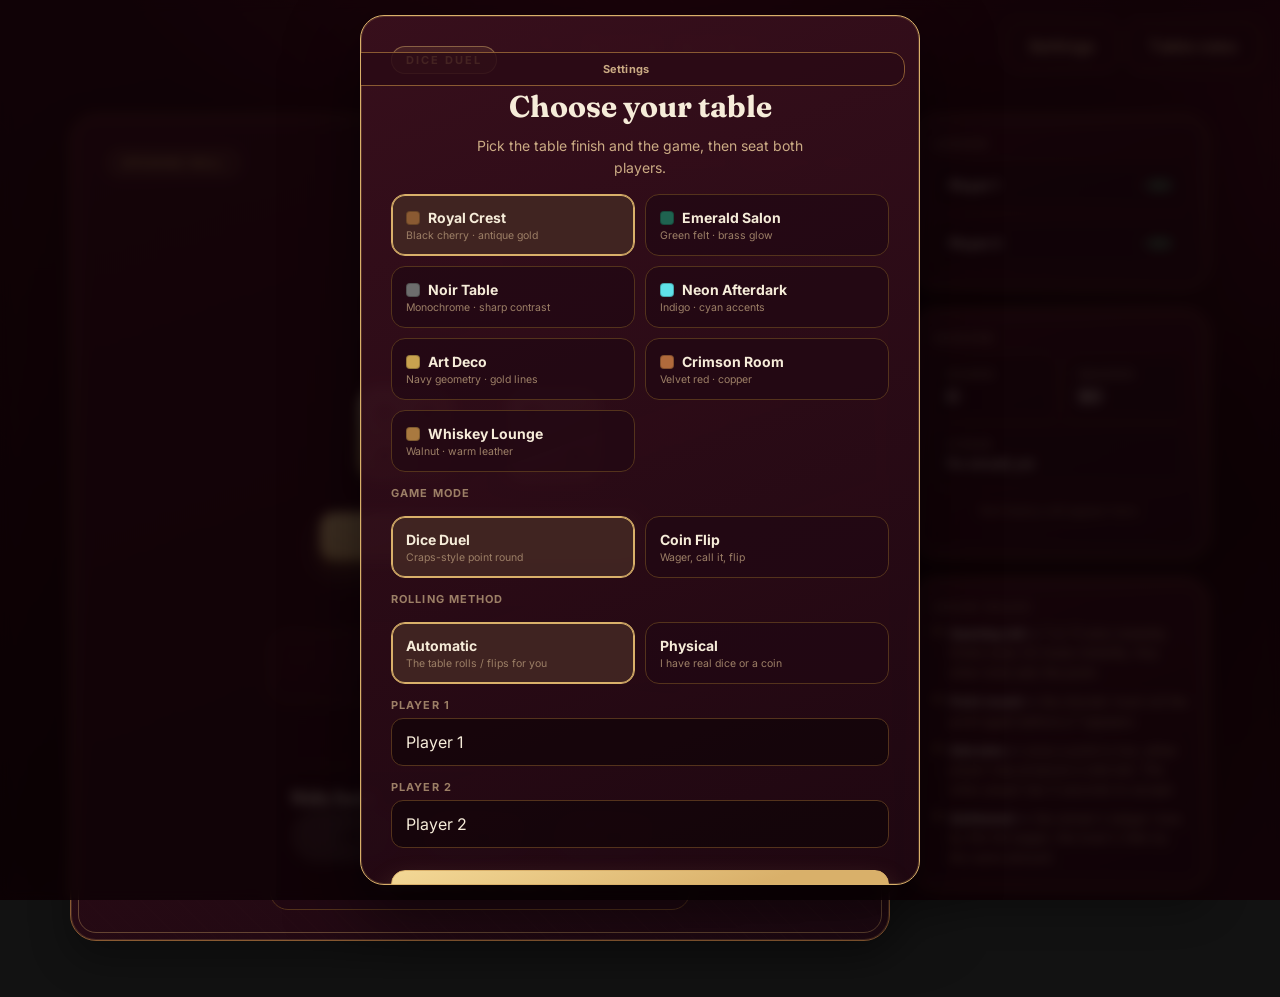
==== commit bf121614: "Update index.html" ====
--- a/index.html
+++ b/index.html
@@ -263,6 +263,8 @@
 
 /* ---------- overlay / modals ---------- */
 .overlay { position: fixed; inset: 0; z-index: 30; display: flex; align-items: center; justify-content: center; padding: 18px; background: color-mix(in srgb, var(--bg-3) 78%, transparent); backdrop-filter: blur(6px); }
+#settings-overlay, #rules-overlay { z-index: 31; }
+.lobby-settings-link { position: absolute; top: 14px; right: 14px; min-height: 34px; padding: 0 12px; font-size: 11px; }
 .modal {
   width: min(100%, 460px); max-height: calc(100dvh - 30px); overflow: auto; position: relative;
   border-radius: 24px; padding: 30px; text-align: center; border: 1px solid var(--border-strong);
@@ -315,34 +317,63 @@
 .confetti i { position: absolute; top: -14px; width: 7px; height: 7px; background: var(--accent-strong); transform: rotate(45deg); animation: fall 2.6s linear infinite; opacity: .85; }
 @keyframes fall { to { transform: translateY(120%) rotate(220deg); opacity: 0; } }
 
-/* ---------- floating table tools ---------- */
-.tools-toggle {
-  position: fixed; z-index: 20; right: max(16px, env(safe-area-inset-right)); bottom: max(16px, env(safe-area-inset-bottom));
-  min-height: 46px; padding: 0 16px; border-radius: 999px; border: 1px solid var(--border-strong);
-  background: linear-gradient(160deg, var(--surface-strong), var(--surface));
-  color: var(--ink-soft); font: 700 12px "Inter", sans-serif; letter-spacing: .04em;
-  box-shadow: 0 10px 24px #00000066;
-}
-.tools-panel {
-  position: fixed; z-index: 25; right: max(16px, env(safe-area-inset-right)); bottom: 72px;
-  width: min(340px, calc(100vw - 32px)); max-height: calc(100dvh - 100px); overflow: auto;
-  padding: 18px; border-radius: 20px; border: 1px solid var(--border);
-  background: linear-gradient(160deg, var(--surface-strong), var(--surface-soft));
-  box-shadow: 0 24px 60px #000000aa;
-}
-.tools-panel h3 { font-size: 17px; color: var(--ink); margin-bottom: 4px; }
-.tools-panel h4 { margin: 14px 0 7px; font: 700 10px "Inter", sans-serif; letter-spacing: .12em; text-transform: uppercase; color: var(--ink-faint); }
-.tools-close { float: right; min-height: 30px; padding: 0 10px; border-radius: 8px; border: 1px solid var(--border-soft); background: transparent; color: var(--ink-soft); }
-.mini-grid { display: grid; grid-template-columns: repeat(6, 1fr); gap: 6px; }
-.mini-grid.money { grid-template-columns: repeat(4, 1fr); }
-.mini-btn { min-height: 36px; padding: 0 4px; border-radius: 8px; border: 1px solid var(--border-soft); background: color-mix(in srgb, var(--surface-soft) 80%, transparent); color: var(--ink-soft); font-weight: 700; font-size: 12.5px; }
-.mini-btn:hover { border-color: var(--border-strong); color: var(--ink); }
-.mini-stats { display: grid; grid-template-columns: 1fr 1fr; gap: 8px; margin-top: 12px; }
-.mini-stat { padding: 10px; border-radius: 10px; border: 1px solid var(--border-soft); background: color-mix(in srgb, var(--surface-soft) 80%, transparent); font-size: 11px; color: var(--ink-faint); }
-.mini-stat b { display: block; margin-top: 4px; font: 700 19px "Fraunces", serif; color: var(--ink); }
-.coin-face { display: grid; place-items: center; min-height: 92px; margin: 6px 0 14px; border-radius: 50%; border: 1px solid var(--border-strong); background: radial-gradient(circle at 33% 25%, var(--die-1), var(--die-2) 55%, var(--die-3)); color: var(--pip); font: 700 22px "Fraunces", serif; }
-.coin-mode .table-panel > *:not(.coin-play) { display: none !important; }
-.coin-play { width: min(100%, 380px); margin: 10px auto; }
+/* ---------- session stats ---------- */
+.stat-grid { display: grid; grid-template-columns: 1fr 1fr; gap: 9px; margin-bottom: 4px; }
+.stat-box { padding: 12px; border-radius: 12px; border: 1px solid var(--border-soft); background: color-mix(in srgb, var(--surface-soft) 88%, transparent); }
+.stat-box small { display: block; font: 700 10px "Inter", sans-serif; letter-spacing: .1em; text-transform: uppercase; color: var(--ink-faint); }
+.stat-box strong { display: block; margin-top: 4px; font: 600 19px "Fraunces", serif; color: var(--ink); }
+.stat-bars { display: flex; align-items: flex-end; gap: 3px; height: 46px; margin-top: 10px; }
+.stat-bars i { flex: 1; min-height: 3px; background: linear-gradient(180deg, var(--accent-strong), var(--accent)); border-radius: 3px 3px 1px 1px; position: relative; }
+.stat-bars-labels { display: flex; gap: 3px; margin-top: 4px; }
+.stat-bars-labels span { flex: 1; text-align: center; font-size: 9px; color: var(--ink-faint); }
+.stat-empty { font-size: 12px; color: var(--ink-faint); text-align: center; padding: 6px 0; }
+
+/* ---------- rolling method / physical entry ---------- */
+.method-hint { margin: 10px 0 0; padding: 10px 12px; border-radius: 12px; border: 1px dashed var(--border-soft); font-size: 12px; color: var(--ink-soft); text-align: center; }
+.die.tappable { cursor: pointer; transition: transform .1s ease, box-shadow .1s ease; }
+.die.tappable:hover { transform: translateY(-2px); }
+.die.tappable:active { transform: translateY(1px) scale(.97); }
+.die.tappable.unset { opacity: .45; }
+.die.tappable.unset::after { content: "?"; }
+.die-tap-label { margin: 8px 0 0; font-size: 11px; color: var(--ink-faint); letter-spacing: .04em; }
+
+/* ---------- coin flip stage ---------- */
+.coin-mode .shooter-block, .coin-mode .dice-row, .coin-mode .total-chip, .coin-mode #roll { display: none !important; }
+.coin-play { width: min(100%, 420px); margin: 4px auto 0; }
+.coin-calls { display: grid; grid-template-columns: 1fr 1fr; gap: 10px; margin-bottom: 18px; }
+.coin-call-seat { padding: 12px; border-radius: 14px; border: 1px solid var(--border-soft); background: color-mix(in srgb, var(--surface-soft) 88%, transparent); text-align: center; }
+.coin-call-seat b { display: block; overflow: hidden; text-overflow: ellipsis; white-space: nowrap; font-size: 12px; color: var(--ink-faint); text-transform: uppercase; letter-spacing: .06em; }
+.coin-call-seat span { display: block; margin-top: 6px; font: 700 20px "Fraunces", serif; letter-spacing: .04em; }
+.coin-call-seat span.heads { color: var(--accent-strong); }
+.coin-call-seat span.tails { color: var(--ink-soft); }
+
+.coin-stage { perspective: 900px; display: grid; place-items: center; min-height: 190px; margin-bottom: 10px; }
+.coin3d { width: 148px; height: 148px; position: relative; transform-style: preserve-3d; }
+.coin3d.idle { animation: coinIdle 2.6s ease-in-out infinite; }
+@keyframes coinIdle { 0%, 100% { transform: rotateY(-10deg) rotateX(4deg); } 50% { transform: rotateY(10deg) rotateX(-2deg); } }
+.coin-face-flat {
+  position: absolute; inset: 0; border-radius: 50%; backface-visibility: hidden;
+  display: grid; place-items: center; border: 3px solid var(--border-strong);
+  background: radial-gradient(circle at 33% 25%, var(--die-1), var(--die-2) 55%, var(--die-3));
+  color: var(--pip); font: 700 44px "Fraunces", serif; box-shadow: inset 0 3px 8px #ffffff70, inset 0 -10px 16px #00000030, 0 12px 26px #00000060;
+}
+.coin-face-flat.back { transform: rotateY(180deg); }
+.coin-face-flat small { display: block; font: 700 10px "Inter", sans-serif; letter-spacing: .18em; margin-top: 2px; }
+
+.roller-disc {
+  width: 148px; height: 148px; border-radius: 50%; margin: 0 auto; display: grid; place-items: center;
+  border: 3px solid var(--border-strong);
+  background: radial-gradient(circle at 33% 25%, var(--die-1), var(--die-2) 55%, var(--die-3));
+  color: var(--pip); font: 700 26px "Fraunces", serif; box-shadow: inset 0 3px 8px #ffffff70, inset 0 -10px 16px #00000030, 0 12px 26px #00000060;
+}
+.roller-disc.spin { animation: rollerSpin .12s linear infinite; }
+@keyframes rollerSpin { to { transform: rotate(360deg) scale(.96); } }
+
+.flip-zone { margin-top: 6px; }
+.flip-ring-wrap { position: relative; width: 190px; margin: 0 auto 14px; }
+.flip-ring-wrap .timer-track { margin-top: 10px; }
+#flip-btn { width: 100%; }
+.physical-call-row { display: grid; grid-template-columns: 1fr 1fr; gap: 10px; margin-top: 8px; }
 
 @media (max-width: 900px) {
   main.table-layout { grid-template-columns: 1fr; }
@@ -372,6 +403,7 @@
       </div>
     </div>
     <div class="topbar-actions">
+      <button class="btn btn-ghost" id="open-settings" type="button">Settings</button>
       <button class="btn btn-ghost" id="open-rules" type="button">Table rules</button>
     </div>
   </header>
@@ -421,20 +453,17 @@
         </div>
       </div>
 
-      <div class="coin-play hidden" id="coin-play">
-        <div class="coin-face" id="coin-face">READY</div>
-        <div class="chip-row" style="grid-template-columns:1fr 1fr 1fr">
-          <button class="btn btn-ghost" id="coin-heads">Heads</button>
-          <button class="btn btn-primary" id="coin-flip">Flip</button>
-          <button class="btn btn-ghost" id="coin-tails">Tails</button>
-        </div>
-      </div>
+      <div class="coin-play hidden" id="coin-play"></div>
     </section>
 
     <aside class="rail">
       <section class="card side-panel" id="ledger-panel">
         <h3>Ledger</h3>
         <div class="ledger" id="ledger"></div>
+      </section>
+      <section class="card side-panel">
+        <h3>Session</h3>
+        <div id="stats-panel"></div>
       </section>
       <section class="card side-panel">
         <h3 id="rules-panel-title">House rules</h3>
@@ -467,8 +496,23 @@
 <div class="overlay" id="setup" role="dialog" aria-modal="true" aria-label="Table setup"></div>
 <div class="overlay hidden" id="outcome" role="dialog" aria-modal="true" aria-label="Round result"></div>
 
-<button class="tools-toggle hidden" id="tools-toggle" type="button">Table tools</button>
-<aside class="tools-panel hidden" id="tools-panel"></aside>
+<div class="overlay hidden" id="settings-overlay" role="dialog" aria-modal="true" aria-label="Settings">
+  <div class="modal setup-modal" style="text-align:center">
+    <span class="eyebrow">Dice Duel</span>
+    <h2>Settings</h2>
+    <div class="field" style="margin-top:18px"><label>Coin flip animation</label></div>
+    <div class="mode-picker" id="coin-anim-picker">
+      <button class="pick-card" data-coin-anim="coin3d" type="button"><strong>3D Coin</strong><small>Cinematic spin &amp; landing</small></button>
+      <button class="pick-card" data-coin-anim="roller" type="button"><strong>Quick Roller</strong><small>Fast mechanical flicker</small></button>
+    </div>
+    <div class="field"><label>Sound</label></div>
+    <div class="mode-picker" id="sound-picker">
+      <button class="pick-card" data-sound="on" type="button"><strong>On</strong><small>Table chimes &amp; clicks</small></button>
+      <button class="pick-card" data-sound="off" type="button"><strong>Off</strong><small>Silent table</small></button>
+    </div>
+    <button class="btn btn-primary" id="close-settings" type="button">Done</button>
+  </div>
+</div>
 
 <script>
 (() => {
@@ -494,13 +538,32 @@
   };
   const OPENING_STAKES = [1, 2, 5];
   const SIDEBET_MS = 5000;
+  const FLIP_MS = 10000;
+  const SETTINGS_KEY = "diceduel-settings";
+
+  /* ---------------------------------------------------------
+   * Settings (persisted)
+   * ------------------------------------------------------- */
+  function loadSettings() {
+    try {
+      const saved = JSON.parse(localStorage.getItem(SETTINGS_KEY) || "{}");
+      return {
+        coinAnim: saved.coinAnim === "roller" ? "roller" : "coin3d",
+        sound: saved.sound !== false,
+      };
+    } catch { return { coinAnim: "coin3d", sound: true }; }
+  }
+  function saveSettings() {
+    try { localStorage.setItem(SETTINGS_KEY, JSON.stringify(state.settings)); } catch {}
+  }
 
   /* ---------------------------------------------------------
    * State
    * ------------------------------------------------------- */
   const state = {
     theme: "royal",
-    mode: "dice",           // 'dice' | 'coin'
+    mode: "dice",            // 'dice' | 'coin'
+    method: "auto",          // 'auto' | 'physical' — how results are produced
     players: ["Player 1", "Player 2"],
     active: 0,
     wager: 1,
@@ -511,9 +574,15 @@
     pendingSideBet: null,
     sideBetDeadline: 0,
     sideBetTimer: null,
-    coin: { heads: 0, tails: 0 },
-    tracker: { die1: Array(6).fill(0), die2: Array(6).fill(0), money: 0, bank: 0, coinMoney: 0, coinBank: 0 },
-    lobby: { theme: "royal", mode: "dice" },
+    physicalPick: [null, null],   // tapped die faces awaiting confirmation
+    coinCall: [null, null],       // each player's call for the live round
+    coinReady: false,             // wager + calls locked in, ready to flip
+    flipDeadline: 0,
+    flipTimer: null,
+    flipping: false,
+    settings: loadSettings(),
+    stats: { rounds: 0, wagered: 0, streakPlayer: null, streakCount: 0, diceTotals: {}, coinCalls: { heads: 0, tails: 0 } },
+    lobby: { theme: "royal", mode: "dice", method: "auto" },
   };
 
   const params = new URLSearchParams(location.search);
@@ -535,8 +604,9 @@
     sidebetSeconds: $("sidebet-seconds"), sidebetTimer: $("sidebet-timer"), sidebetAccept: $("sidebet-accept"),
     ledger: $("ledger"), setup: $("setup"), outcome: $("outcome"),
     rulesOverlay: $("rules-overlay"), openRules: $("open-rules"), closeRules: $("close-rules"),
-    toolsToggle: $("tools-toggle"), toolsPanel: $("tools-panel"),
-    coinPlay: $("coin-play"), coinFace: $("coin-face"),
+    settingsOverlay: $("settings-overlay"), openSettings: $("open-settings"), closeSettings: $("close-settings"),
+    coinAnimPicker: $("coin-anim-picker"), soundPicker: $("sound-picker"),
+    coinPlay: $("coin-play"), statsPanel: $("stats-panel"),
     tablePanel: document.querySelector(".table-panel"),
     ledgerPanel: $("ledger-panel"), rulesPanelTitle: $("rules-panel-title"), rulesPanelList: $("rules-panel-list"),
     rulesOverlayTitle: $("rules-overlay-title"), rulesOverlayList: $("rules-overlay-list"),
@@ -552,11 +622,14 @@
     <li><b>Point round —</b> the shooter keeps rolling; hitting the point wins, a 7 first loses.</li>
     <li><b>Side bets —</b> proposed after the point is set. Whichever player proposes stakes it; the other has 5 seconds to accept, or it's withdrawn.</li>
     <li><b>Ledger —</b> tracks each player's running total across the whole session, not just one round.</li>
-    <li><b>Shooter rotation —</b> the loser's opponent shoots next round and opens the new wager.</li>`;
+    <li><b>Shooter rotation —</b> the loser's opponent shoots next round and opens the new wager.</li>
+    <li><b>Physical dice —</b> switch to Physical in the lobby to tap in real dice results instead of the table rolling for you.</li>`;
   const COIN_RULES_HTML = `
-    <li><b>Call it —</b> agree on heads or tails before the flip.</li>
-    <li><b>Flip —</b> tap Flip for a random result, or record a manual call with Heads / Tails.</li>
-    <li><b>Keeping score —</b> Coin Flip has no automatic wager — use Table Tools (bottom right) to track money and bank by hand.</li>`;
+    <li><b>Wager —</b> the active player sets the stake each round; it doubles into the pool, same as Dice Duel.</li>
+    <li><b>Call it —</b> the active player calls heads or tails; the other player automatically takes the opposite side.</li>
+    <li><b>Flip —</b> press Flip? (or wait out the 10‑second countdown) for an automatic flip, or enter a physical coin's result by hand.</li>
+    <li><b>Side bets —</b> unlock as soon as both calls are locked in, just like a point round.</li>
+    <li><b>Settlement —</b> whoever called correctly wins the full wager onto the ledger.</li>`;
 
   /* ---------------------------------------------------------
    * Sound (restrained, synthesized — no external assets)
@@ -578,13 +651,14 @@
     };
     return {
       unlock,
-      click() { if (!ctx) return; const t = ctx.currentTime; tone(720, t, .07, "triangle", .1); },
+      click() { if (!ctx || !state.settings.sound) return; const t = ctx.currentTime; tone(720, t, .07, "triangle", .1); },
+      tick() { if (!ctx || !state.settings.sound) return; const t = ctx.currentTime; tone(950, t, .04, "square", .05); },
       win() {
-        if (!ctx) return; const t = ctx.currentTime;
+        if (!ctx || !state.settings.sound) return; const t = ctx.currentTime;
         [523.25, 659.25, 783.99, 1046.5].forEach((f, i) => tone(f, t + i * .09, .5, "sine", .14));
       },
       loss() {
-        if (!ctx) return; const t = ctx.currentTime;
+        if (!ctx || !state.settings.sound) return; const t = ctx.currentTime;
         tone(220, t, .5, "sine", .16); tone(164.81, t + .12, .55, "sine", .12);
       },
     };
@@ -615,14 +689,7 @@
    * Render
    * ------------------------------------------------------- */
   function render() {
-    const { players, active, point, wager, pendingSideBet, rolling } = state;
-    els.shooter.textContent = players[active];
-    els.pointDisplay.textContent = point ? point : "—";
-    els.tableCall.textContent = point ? `“${TABLE_CALLS[point] || ""}”` : "Awaiting the come-out roll.";
-    els.ruleCopy.textContent = point
-      ? `Roll ${point} again before a 7 shows.`
-      : "7 or 11 wins the roll. Snake eyes loses.";
-    els.phase.textContent = point ? "Point round" : "Opening roll";
+    const { players, active, point, wager, pendingSideBet, rolling, mode, method } = state;
     els.turn.innerHTML = `Wager ${money(wager)} · <b>${players[active]}</b>'s turn`;
     els.wager.textContent = wager;
 
@@ -639,19 +706,58 @@
       return `<div class="ledger-row"><b>${escapeHtml(name)}</b><span class="ledger-money ${net >= 0 ? "positive" : "negative"}">${net < 0 ? "−" : "+"}${money(net)}</span></div>`;
     }).join("");
 
-    els.roll.textContent = rolling ? "Rolling…" : (point ? `Roll for ${point}` : "Roll the dice");
-    els.roll.disabled = rolling || state.roundEnding || pendingSideBet !== null;
-
-    const sideBetsUnlocked = point !== null;
+    if (mode === "dice") {
+      els.shooter.textContent = players[active];
+      els.pointDisplay.textContent = point ? point : "—";
+      els.tableCall.textContent = point ? `“${TABLE_CALLS[point] || ""}”` : "Awaiting the come-out roll.";
+      els.ruleCopy.textContent = point
+        ? `Roll ${point} again before a 7 shows.`
+        : "7 or 11 wins the roll. Snake eyes loses.";
+      els.phase.textContent = point ? "Point round" : "Opening roll";
+
+      if (method === "physical") {
+        const [a, b] = state.physicalPick;
+        const bothSet = a !== null && b !== null;
+        els.roll.textContent = bothSet ? `Confirm ${a} + ${b} = ${a + b}` : "Tap both dice to set your roll";
+        els.roll.disabled = !bothSet || state.roundEnding || pendingSideBet !== null;
+        els.die1.classList.add("tappable"); els.die2.classList.add("tappable");
+        els.die1.classList.toggle("unset", a === null);
+        els.die2.classList.toggle("unset", b === null);
+        if (a !== null) paintDieStatic(els.die1, a); else els.die1.innerHTML = "";
+        if (b !== null) paintDieStatic(els.die2, b); else els.die2.innerHTML = "";
+      } else {
+        els.die1.classList.remove("tappable", "unset"); els.die2.classList.remove("tappable", "unset");
+        els.roll.textContent = rolling ? "Rolling…" : (point ? `Roll for ${point}` : "Roll the dice");
+        els.roll.disabled = rolling || state.roundEnding || pendingSideBet !== null;
+      }
+    } else {
+      els.phase.textContent = state.flipping ? "Flipping" : (state.coinReady ? "Ready to flip" : "Wager & call");
+    }
+
+    const inMotion = rolling || state.flipping;
+    const sideBetsUnlocked = (mode === "dice" ? point !== null : state.coinReady) && !inMotion;
     els.chipRow.classList.toggle("dimmed", !sideBetsUnlocked);
     document.querySelectorAll("[data-sidebet]").forEach((btn) => {
       btn.disabled = !sideBetsUnlocked || pendingSideBet !== null;
     });
     els.sideHint.textContent = sideBetsUnlocked
       ? "Propose a side bet — the other player has 5 seconds to accept."
-      : "Side bets unlock once a point is set.";
+      : (mode === "dice" ? "Side bets unlock once a point is set." : "Side bets unlock once both calls are locked in.");
     els.sideHint.classList.toggle("hidden", pendingSideBet !== null);
     els.chipRow.classList.toggle("hidden", pendingSideBet !== null);
+
+    if (mode === "coin") renderCoinPlay();
+    renderStats();
+  }
+
+  function paintDieStatic(el, n) {
+    el.innerHTML = "";
+    DIE_SPOTS[n].forEach((i) => {
+      const p = document.createElement("i");
+      p.className = "pip";
+      p.style.gridArea = `${Math.floor(i / 3) + 1} / ${(i % 3) + 1}`;
+      el.append(p);
+    });
   }
 
   function escapeHtml(str) {
@@ -659,9 +765,10 @@
   }
 
   /* ---------------------------------------------------------
-   * Rolling logic
+   * Rolling logic (dice)
    * ------------------------------------------------------- */
   function rollDice() {
+    if (state.method === "physical") return confirmPhysicalRoll();
     if (state.rolling || state.roundEnding || state.pendingSideBet !== null) return;
     sound.unlock();
     state.rolling = true;
@@ -673,46 +780,67 @@
       ticks++;
       if (ticks === 10) {
         clearInterval(spin);
-        const a = 1 + (Math.random() * 6 | 0), b = 1 + (Math.random() * 6 | 0), total = a + b;
+        const a = 1 + (Math.random() * 6 | 0), b = 1 + (Math.random() * 6 | 0);
         paintDie(els.die1, a); paintDie(els.die2, b);
-        els.sum.textContent = total;
-        els.totalChip.classList.add("visible");
         state.rolling = false;
-
-        if (!state.point) {
-          if (total === 7 || total === 11) return finishRound(true);
-          if (a === 1 && b === 1) return finishRound(false);
-          state.point = total;
-          return render();
-        }
-        if (total === state.point) return finishRound(true);
-        if (total === 7 || (a === 1 && b === 1)) return finishRound(false);
-        render();
+        settleDiceRoll(a, b);
       }
     }, 90);
   }
 
-  function finishRound(shooterWon) {
+  function confirmPhysicalRoll() {
+    const [a, b] = state.physicalPick;
+    if (a === null || b === null || state.roundEnding || state.pendingSideBet !== null) return;
+    sound.unlock();
+    state.physicalPick = [null, null];
+    settleDiceRoll(a, b);
+  }
+
+  function settleDiceRoll(a, b) {
+    const total = a + b;
+    els.sum.textContent = total;
+    els.totalChip.classList.add("visible");
+    state.stats.diceTotals[total] = (state.stats.diceTotals[total] || 0) + 1;
+
+    if (!state.point) {
+      if (total === 7 || total === 11) return finishRound(state.active);
+      if (a === 1 && b === 1) return finishRound(state.active ? 0 : 1);
+      state.point = total;
+      return render();
+    }
+    if (total === state.point) return finishRound(state.active);
+    if (total === 7 || (a === 1 && b === 1)) return finishRound(state.active ? 0 : 1);
+    render();
+  }
+
+  /* ---------------------------------------------------------
+   * Round settlement (shared by dice + coin)
+   * ------------------------------------------------------- */
+  function finishRound(winner) {
     state.roundEnding = true;
-    const winner = shooterWon ? state.active : (state.active ? 0 : 1);
     const loser = winner ? 0 : 1;
     state.ledger[winner].won += state.wager;
     state.ledger[loser].lost += state.wager;
+    state.stats.rounds += 1;
+    state.stats.wagered += state.wager;
+    if (state.stats.streakPlayer === winner) state.stats.streakCount += 1;
+    else { state.stats.streakPlayer = winner; state.stats.streakCount = 1; }
     render();
-    setTimeout(() => showOutcome(shooterWon, winner, loser), 650);
-  }
-
-  function showOutcome(shooterWon, winner, loser) {
-    const kind = shooterWon ? "win" : "loss";
-    shooterWon ? sound.win() : sound.loss();
-    const confetti = shooterWon
+    setTimeout(() => showOutcome(winner, loser), 550);
+  }
+
+  function showOutcome(winner, loser) {
+    // Dice ties the modal's tone to the shooter's fate; coin has no shooter, so it's always a clean announcement.
+    const isWin = state.mode === "coin" ? true : winner === state.active;
+    isWin ? sound.win() : sound.loss();
+    const confetti = isWin
       ? `<div class="confetti">${Array.from({ length: 22 }, (_, i) =>
           `<i style="left:${(i * 31) % 96}%;animation-delay:${(i % 7) * .18}s;background:${i % 2 ? "var(--accent-strong)" : "var(--accent)"}"></i>`).join("")}</div>`
       : "";
     els.outcome.innerHTML = `
-      <div class="modal outcome-modal ${kind}">
+      <div class="modal outcome-modal ${isWin ? "win" : "loss"}">
         ${confetti}
-        <div class="outcome-icon">${shooterWon ? "♦" : "♠"}</div>
+        <div class="outcome-icon">${isWin ? "♦" : "♠"}</div>
         <span class="eyebrow">Round complete</span>
         <h2>${escapeHtml(state.players[winner])} wins the round</h2>
         <p class="lead">${escapeHtml(state.players[loser])}'s stake moves to ${escapeHtml(state.players[winner])}'s side of the ledger.</p>
@@ -723,10 +851,16 @@
     $("next-round").onclick = () => {
       els.outcome.classList.add("hidden");
       state.active = state.active ? 0 : 1;
-      state.point = null;
       state.roundEnding = false;
       els.totalChip.classList.remove("visible");
-      showOpeningWager();
+      if (state.mode === "dice") {
+        state.point = null;
+        showOpeningWager();
+      } else {
+        state.coinReady = false;
+        state.coinCall = [null, null];
+        showOpeningWager(() => showCoinCall());
+      }
     };
   }
 
@@ -741,7 +875,8 @@
   }
 
   function proposeSideBet(amount) {
-    if (!state.point || state.pendingSideBet !== null) return;
+    const unlocked = state.mode === "dice" ? state.point !== null : state.coinReady;
+    if (!unlocked || state.pendingSideBet !== null || state.rolling || state.flipping || state.roundEnding) return;
     sound.click();
     state.pendingSideBet = amount;
     els.sidebetAmount.textContent = amount;
@@ -775,6 +910,7 @@
     showOverlay(els.setup);
     els.setup.innerHTML = `
       <div class="modal setup-modal">
+        <button class="btn btn-ghost lobby-settings-link" id="lobby-settings" type="button">Settings</button>
         <span class="eyebrow">Dice Duel</span>
         <h2>Choose your table</h2>
         <p class="lead">Pick the table finish and the game, then seat both players.</p>
@@ -791,7 +927,16 @@
             <strong>Dice Duel</strong><small>Craps-style point round</small>
           </button>
           <button class="pick-card ${state.lobby.mode === "coin" ? "selected" : ""}" data-mode-pick="coin" type="button">
-            <strong>Coin Flip</strong><small>Straight heads or tails</small>
+            <strong>Coin Flip</strong><small>Wager, call it, flip</small>
+          </button>
+        </div>
+        <div class="field"><label>Rolling method</label></div>
+        <div class="mode-picker">
+          <button class="pick-card ${state.lobby.method === "auto" ? "selected" : ""}" data-method-pick="auto" type="button">
+            <strong>Automatic</strong><small>The table rolls / flips for you</small>
+          </button>
+          <button class="pick-card ${state.lobby.method === "physical" ? "selected" : ""}" data-method-pick="physical" type="button">
+            <strong>Physical</strong><small>I have real dice or a coin</small>
           </button>
         </div>
         <div class="field"><label for="p1-input">Player 1</label><input id="p1-input" maxlength="18" value="Player 1" /></div>
@@ -806,7 +951,11 @@
     document.querySelectorAll("[data-mode-pick]").forEach((btn) => {
       btn.onclick = () => { state.lobby.mode = btn.dataset.modePick; renderLobby(); };
     });
+    document.querySelectorAll("[data-method-pick]").forEach((btn) => {
+      btn.onclick = () => { state.lobby.method = btn.dataset.methodPick; renderLobby(); };
+    });
     $("enter-match").onclick = enterMatch;
+    $("lobby-settings").onclick = () => { renderSettingsPickers(); showOverlay(els.settingsOverlay); };
     [$("p1-input"), $("p2-input")].forEach((input) => {
       input.addEventListener("keydown", (e) => { if (e.key === "Enter") enterMatch(); });
     });
@@ -821,25 +970,25 @@
     state.ledger = [{ won: 0, lost: 0 }, { won: 0, lost: 0 }];
     state.active = 0;
     state.mode = state.lobby.mode;
+    state.method = state.lobby.method;
+    state.physicalPick = [null, null];
+    state.coinCall = [null, null];
+    state.coinReady = false;
+    state.stats = { rounds: 0, wagered: 0, streakPlayer: null, streakCount: 0, diceTotals: {}, coinCalls: { heads: 0, tails: 0 } };
     applyTheme(state.lobby.theme);
     hideOverlay(els.setup);
-    buildToolsPanel();
-    els.toolsToggle.classList.remove("hidden");
 
     if (state.mode === "coin") {
       document.body.classList.add("coin-mode");
       els.coinPlay.classList.remove("hidden");
-      els.ledgerPanel.classList.add("hidden");
       els.rulesPanelTitle.textContent = "Coin flip rules";
       els.rulesPanelList.innerHTML = COIN_RULES_HTML;
       els.rulesOverlayTitle.textContent = "Coin Flip Rules";
       els.rulesOverlayList.innerHTML = COIN_RULES_HTML;
-      state.coin = { heads: 0, tails: 0 };
-      renderCoin();
+      showOpeningWager(() => showCoinCall());
     } else {
       document.body.classList.remove("coin-mode");
       els.coinPlay.classList.add("hidden");
-      els.ledgerPanel.classList.remove("hidden");
       els.rulesPanelTitle.textContent = "House rules";
       els.rulesPanelList.innerHTML = DICE_RULES_HTML;
       els.rulesOverlayTitle.textContent = "Table Rules";
@@ -850,22 +999,26 @@
 
   function beginRollOff() {
     const values = [null, null];
+    const physical = state.method === "physical";
     showOverlay(els.setup);
-    const draw = () => `
+    const seatHtml = (name, i) => physical
+      ? `<div class="rolloff-seat">
+          <strong>${escapeHtml(name)}</strong>
+          <div class="rolloff-face" id="rolloff-${i}" style="cursor:pointer">?</div>
+          <button class="btn btn-ghost" id="rolloff-btn-${i}" type="button" disabled>Confirm</button>
+        </div>`
+      : `<div class="rolloff-seat">
+          <strong>${escapeHtml(name)}</strong>
+          <div class="rolloff-face" id="rolloff-${i}">?</div>
+          <button class="btn btn-ghost" id="rolloff-btn-${i}" type="button">Roll one die</button>
+        </div>`;
+    els.setup.innerHTML = `
       <div class="modal setup-modal" style="text-align:center">
         <span class="eyebrow">First shot</span>
         <h2>Roll for first</h2>
-        <p class="lead">Each player rolls one die. The higher number shoots first.</p>
-        <div class="rolloff-grid">
-          ${state.players.map((name, i) => `
-            <div class="rolloff-seat">
-              <strong>${escapeHtml(name)}</strong>
-              <div class="rolloff-face" id="rolloff-${i}">?</div>
-              <button class="btn btn-ghost" id="rolloff-btn-${i}" type="button">Roll one die</button>
-            </div>`).join("")}
-        </div>
+        <p class="lead">${physical ? "Tap each face to match your physical die, then confirm. The higher number shoots first." : "Each player rolls one die. The higher number shoots first."}</p>
+        <div class="rolloff-grid">${state.players.map(seatHtml).join("")}</div>
       </div>`;
-    els.setup.innerHTML = draw();
 
     const checkWinner = () => {
       if (values.some((v) => v === null)) return;
@@ -874,27 +1027,48 @@
       setTimeout(showOpeningWager, 650);
     };
 
-    state.players.forEach((_, i) => {
-      const btn = $(`rolloff-btn-${i}`), face = $(`rolloff-${i}`);
-      btn.onclick = () => {
-        if (values[i] !== null || btn.disabled) return;
-        sound.unlock();
-        btn.disabled = true; btn.textContent = "Rolling…";
-        face.classList.add("spin");
-        const spin = setInterval(() => { face.textContent = 1 + Math.floor(Math.random() * 6); }, 80);
-        setTimeout(() => {
-          clearInterval(spin);
-          values[i] = 1 + Math.floor(Math.random() * 6);
-          face.textContent = values[i];
-          face.classList.remove("spin");
-          btn.textContent = "Rolled";
+    if (physical) {
+      const taps = [null, null];
+      state.players.forEach((_, i) => {
+        const face = $(`rolloff-${i}`), btn = $(`rolloff-btn-${i}`);
+        face.onclick = () => {
+          if (values[i] !== null) return;
+          taps[i] = taps[i] === null ? 1 : (taps[i] % 6) + 1;
+          face.textContent = taps[i];
+          btn.disabled = false;
+        };
+        btn.onclick = () => {
+          if (values[i] !== null || taps[i] === null) return;
+          sound.click();
+          values[i] = taps[i];
+          face.style.cursor = "default"; face.onclick = null;
+          btn.disabled = true; btn.textContent = "Confirmed";
           checkWinner();
-        }, 900);
-      };
-    });
-  }
-
-  function showOpeningWager() {
+        };
+      });
+    } else {
+      state.players.forEach((_, i) => {
+        const btn = $(`rolloff-btn-${i}`), face = $(`rolloff-${i}`);
+        btn.onclick = () => {
+          if (values[i] !== null || btn.disabled) return;
+          sound.unlock();
+          btn.disabled = true; btn.textContent = "Rolling…";
+          face.classList.add("spin");
+          const spin = setInterval(() => { face.textContent = 1 + Math.floor(Math.random() * 6); }, 80);
+          setTimeout(() => {
+            clearInterval(spin);
+            values[i] = 1 + Math.floor(Math.random() * 6);
+            face.textContent = values[i];
+            face.classList.remove("spin");
+            btn.textContent = "Rolled";
+            checkWinner();
+          }, 900);
+        };
+      });
+    }
+  }
+
+  function showOpeningWager(onDone) {
     showOverlay(els.setup);
     els.setup.innerHTML = `
       <div class="modal setup-modal" style="text-align:center">
@@ -909,6 +1083,7 @@
       btn.onclick = () => {
         sound.click();
         state.wager = Number(btn.dataset.openingWager) * 2;
+        if (onDone) { onDone(); return; }
         state.point = null;
         hideOverlay(els.setup);
         render();
@@ -917,93 +1092,201 @@
   }
 
   /* ---------------------------------------------------------
-   * Coin mode
-   * ------------------------------------------------------- */
-  function renderCoin() {
-    els.coinFace.textContent = "READY";
-  }
-  function flipCoin(forced) {
+   * Coin mode — wager (shared above) → call → flip
+   * ------------------------------------------------------- */
+  function showCoinCall() {
+    showOverlay(els.setup);
+    const active = state.active, other = active ? 0 : 1;
+    els.setup.innerHTML = `
+      <div class="modal setup-modal" style="text-align:center">
+        <span class="eyebrow">Call it</span>
+        <h2>${escapeHtml(state.players[active])} calls the coin</h2>
+        <p class="lead">${escapeHtml(state.players[other])} automatically takes whichever side is left.</p>
+        <div class="opening-options" style="grid-template-columns:1fr 1fr">
+          <button class="chip-btn" data-call="heads" type="button">Heads</button>
+          <button class="chip-btn" data-call="tails" type="button">Tails</button>
+        </div>
+      </div>`;
+    document.querySelectorAll("[data-call]").forEach((btn) => {
+      btn.onclick = () => {
+        sound.click();
+        const call = btn.dataset.call;
+        state.coinCall[active] = call;
+        state.coinCall[other] = call === "heads" ? "tails" : "heads";
+        state.coinReady = true;
+        hideOverlay(els.setup);
+        render();
+      };
+    });
+  }
+
+  function renderCoinPlay() {
+    const [c0, c1] = state.coinCall;
+    const callsHtml = `
+      <div class="coin-calls">
+        <div class="coin-call-seat"><b>${escapeHtml(state.players[0])}</b><span class="${c0 || ""}">${c0 ? c0.toUpperCase() : "—"}</span></div>
+        <div class="coin-call-seat"><b>${escapeHtml(state.players[1])}</b><span class="${c1 || ""}">${c1 ? c1.toUpperCase() : "—"}</span></div>
+      </div>`;
+
+    if (!state.coinReady) {
+      els.coinPlay.innerHTML = callsHtml + `<p class="method-hint">Waiting on the wager and call for this round…</p>`;
+      return;
+    }
+
+    const stageHtml = state.settings.coinAnim === "roller"
+      ? `<div class="coin-stage"><div class="roller-disc" id="coin-roller">${state.flipping ? "" : "READY"}</div></div>`
+      : `<div class="coin-stage"><div class="coin3d ${state.flipping ? "" : "idle"}" id="coin3d"><div class="coin3d-inner" id="coin3d-inner">
+           <div class="coin-face-flat front">H<small>HEADS</small></div>
+           <div class="coin-face-flat back">T<small>TAILS</small></div>
+         </div></div></div>`;
+
+    const sideBetPending = state.pendingSideBet !== null;
+    let controlsHtml;
+    if (state.flipping) {
+      controlsHtml = `<p class="method-hint">Flipping…</p>`;
+    } else if (sideBetPending) {
+      clearFlipTimer();
+      controlsHtml = `<p class="method-hint">Settle the side bet above before flipping.</p>`;
+    } else if (state.method === "physical") {
+      controlsHtml = `
+        <p class="method-hint">Flip your physical coin, then tell the table what landed.</p>
+        <div class="physical-call-row">
+          <button class="btn btn-ghost" id="physical-heads" type="button">It landed Heads</button>
+          <button class="btn btn-ghost" id="physical-tails" type="button">It landed Tails</button>
+        </div>`;
+    } else {
+      const remaining = Math.max(0, state.flipDeadline - Date.now());
+      const pct = state.flipDeadline ? (remaining / FLIP_MS) * 100 : 100;
+      controlsHtml = `
+        <div class="flip-ring-wrap">
+          <button class="btn btn-primary" id="flip-btn" type="button">Flip?</button>
+          <div class="timer-track"><i class="timer-fill" id="flip-timer-fill" style="width:${pct}%"></i></div>
+        </div>
+        <p class="method-hint" id="flip-countdown-text">Auto-flips in ${(remaining / 1000).toFixed(1)}s — or press Flip? now.</p>`;
+    }
+
+    els.coinPlay.innerHTML = callsHtml + stageHtml + `<div class="flip-zone">${controlsHtml}</div>`;
+
+    if (!state.flipping && !sideBetPending && state.method !== "physical") {
+      $("flip-btn").onclick = () => { clearFlipTimer(); doFlip(); };
+      if (!state.flipTimer) armFlip();
+    } else if (!state.flipping && !sideBetPending && state.method === "physical") {
+      $("physical-heads").onclick = () => resolveCoinFlip("heads");
+      $("physical-tails").onclick = () => resolveCoinFlip("tails");
+    }
+  }
+
+  function clearFlipTimer() { if (state.flipTimer) clearInterval(state.flipTimer); state.flipTimer = null; }
+
+  function armFlip() {
+    state.flipDeadline = Date.now() + FLIP_MS;
+    state.flipTimer = setInterval(() => {
+      if (state.pendingSideBet !== null) { clearFlipTimer(); return; }
+      const remaining = Math.max(0, state.flipDeadline - Date.now());
+      const fill = $("flip-timer-fill"), txt = $("flip-countdown-text");
+      if (fill) fill.style.width = `${(remaining / FLIP_MS) * 100}%`;
+      if (txt) txt.textContent = `Auto-flips in ${(remaining / 1000).toFixed(1)}s — or press Flip? now.`;
+      if (remaining <= 0) { clearFlipTimer(); doFlip(); }
+    }, 100);
+  }
+
+  function doFlip() {
+    if (state.flipping || state.pendingSideBet !== null) return;
     sound.unlock();
-    const face = forced || (Math.random() < .5 ? "heads" : "tails");
-    let ticks = 0;
-    const spin = setInterval(() => {
-      els.coinFace.textContent = Math.random() < .5 ? "HEADS" : "TAILS";
-      ticks++;
-      if (ticks === 8) {
-        clearInterval(spin);
-        els.coinFace.textContent = face.toUpperCase();
-        state.coin[face]++;
-        renderToolsPanel();
+    state.flipping = true;
+    const face = Math.random() < .5 ? "heads" : "tails";
+    render();
+    const anim = state.settings.coinAnim === "roller" ? playRoller : playCoin3D;
+    anim(face, () => { state.flipping = false; resolveCoinFlip(face); });
+  }
+
+  function playCoin3D(face, done) {
+    const inner = $("coin3d-inner");
+    if (!inner || !inner.animate) { setTimeout(done, 1200); return; }
+    const spins = 5;
+    const endDeg = spins * 360 + (face === "heads" ? 0 : 180);
+    const anim = inner.animate([
+      { transform: "translateY(0) rotateY(0deg) scale(1)" },
+      { transform: `translateY(-64px) rotateY(${endDeg * 0.55}deg) scale(1.1)`, offset: .5 },
+      { transform: `translateY(0) rotateY(${endDeg}deg) scale(1)` },
+    ], { duration: 1300, easing: "cubic-bezier(.22,.61,.25,1)" });
+    let lastTick = 0;
+    const tickTimer = setInterval(() => {
+      const t = performance.now();
+      if (t - lastTick > 110) { sound.tick(); lastTick = t; }
+    }, 60);
+    anim.onfinish = () => { clearInterval(tickTimer); done(); };
+  }
+
+  function playRoller(face, done) {
+    const disc = $("coin-roller");
+    if (!disc) { setTimeout(done, 900); return; }
+    disc.classList.add("spin");
+    let delay = 55, elapsed = 0;
+    const step = () => {
+      disc.textContent = Math.random() < .5 ? "H" : "T";
+      sound.tick();
+      elapsed += delay;
+      delay = Math.min(delay * 1.22, 220);
+      if (elapsed < 950) setTimeout(step, delay);
+      else {
+        disc.classList.remove("spin");
+        disc.textContent = face === "heads" ? "HEADS" : "TAILS";
+        setTimeout(done, 250);
       }
-    }, 70);
-  }
-
-  /* ---------------------------------------------------------
-   * Table tools (manual tracker, corner panel)
-   * ------------------------------------------------------- */
-  const MONEY_STEPS = [-10, -5, -1, 1, 5, 10];
-
-  function buildToolsPanel() {
-    els.toolsToggle.textContent = "Table tools";
-    els.toolsToggle.onclick = () => els.toolsPanel.classList.toggle("hidden");
-    renderToolsPanel();
-  }
-
-  function renderToolsPanel() {
-    const t = state.tracker;
-    if (state.mode === "coin") {
-      els.toolsPanel.innerHTML = `
-        <button class="tools-close" type="button">Close</button>
-        <h3>Manual coin tracker</h3>
-        <p class="side-hint" style="text-align:left;margin:4px 0 0">Optional scratchpad for money and bank totals.</p>
-        <div class="mini-stats">
-          <div class="mini-stat">Money<b>${money(t.coinMoney)}</b></div>
-          <div class="mini-stat">Bank<b>${money(t.coinBank)}</b></div>
-        </div>
-        <h4>Money</h4>
-        <div class="mini-grid money">${MONEY_STEPS.map((n) => `<button class="mini-btn" data-coin-money="${n}">${n > 0 ? "+" : ""}${n}</button>`).join("")}</div>
-        <h4>Bank</h4>
-        <div class="mini-grid money">${MONEY_STEPS.map((n) => `<button class="mini-btn" data-coin-bank="${n}">${n > 0 ? "+" : ""}${n}</button>`).join("")}</div>`;
+    };
+    step();
+  }
+
+  function resolveCoinFlip(face) {
+    state.flipping = false;
+    clearFlipTimer();
+    state.stats.coinCalls[face] += 1;
+    const winner = state.coinCall[0] === face ? 0 : 1;
+    finishRound(winner);
+  }
+
+  /* ---------------------------------------------------------
+   * Session stats (aside card)
+   * ------------------------------------------------------- */
+  function renderStats() {
+    if (!els.statsPanel) return;
+    const s = state.stats;
+    const streakText = s.streakCount > 1
+      ? `${escapeHtml(state.players[s.streakPlayer])} · ${s.streakCount} in a row`
+      : "No streak yet";
+
+    let distHtml = "";
+    if (state.mode === "dice") {
+      const totals = Array.from({ length: 11 }, (_, i) => i + 2);
+      const max = Math.max(1, ...totals.map((t) => s.diceTotals[t] || 0));
+      if (s.rounds === 0 && Object.keys(s.diceTotals).length === 0) {
+        distHtml = `<p class="stat-empty">Roll history will appear here.</p>`;
+      } else {
+        distHtml = `
+          <div class="stat-bars">${totals.map((t) => `<i style="height:${((s.diceTotals[t] || 0) / max) * 100 || 3}%" title="${t}: ${s.diceTotals[t] || 0}"></i>`).join("")}</div>
+          <div class="stat-bars-labels">${totals.map((t) => `<span>${t}</span>`).join("")}</div>`;
+      }
     } else {
-      els.toolsPanel.innerHTML = `
-        <button class="tools-close" type="button">Close</button>
-        <h3>Manual dice tracker</h3>
-        <p class="side-hint" style="text-align:left;margin:4px 0 0">Optional scratchpad — not linked to the automatic table above.</p>
-        <div class="mini-stats">
-          <div class="mini-stat">Die 1 total<b>${t.die1.reduce((a, b) => a + b, 0)}</b></div>
-          <div class="mini-stat">Die 2 total<b>${t.die2.reduce((a, b) => a + b, 0)}</b></div>
-          <div class="mini-stat">Money<b>${money(t.money)}</b></div>
-          <div class="mini-stat">Bank<b>${money(t.bank)}</b></div>
-        </div>
-        <h4>Die 1</h4>
-        <div class="mini-grid">${[1, 2, 3, 4, 5, 6].map((n) => `<button class="mini-btn" data-track-die="1" data-face="${n}">${n}</button>`).join("")}</div>
-        <h4>Die 2</h4>
-        <div class="mini-grid">${[1, 2, 3, 4, 5, 6].map((n) => `<button class="mini-btn" data-track-die="2" data-face="${n}">${n}</button>`).join("")}</div>
-        <h4>Money</h4>
-        <div class="mini-grid money">${MONEY_STEPS.map((n) => `<button class="mini-btn" data-money="${n}">${n > 0 ? "+" : ""}${n}</button>`).join("")}</div>
-        <h4>Bank</h4>
-        <div class="mini-grid money">${MONEY_STEPS.map((n) => `<button class="mini-btn" data-bank="${n}">${n > 0 ? "+" : ""}${n}</button>`).join("")}</div>`;
+      const { heads, tails } = s.coinCalls;
+      const max = Math.max(1, heads, tails);
+      distHtml = (heads + tails === 0)
+        ? `<p class="stat-empty">Flip history will appear here.</p>`
+        : `
+          <div class="stat-bars">
+            <i style="height:${(heads / max) * 100 || 3}%" title="Heads: ${heads}"></i>
+            <i style="height:${(tails / max) * 100 || 3}%" title="Tails: ${tails}"></i>
+          </div>
+          <div class="stat-bars-labels"><span>Heads (${heads})</span><span>Tails (${tails})</span></div>`;
     }
-    bindToolsPanel();
-  }
-
-  function bindToolsPanel() {
-    els.toolsPanel.querySelector(".tools-close").onclick = () => els.toolsPanel.classList.add("hidden");
-    els.toolsPanel.querySelectorAll("[data-track-die]").forEach((b) => {
-      b.onclick = () => { state.tracker[`die${b.dataset.trackDie}`][Number(b.dataset.face) - 1]++; renderToolsPanel(); };
-    });
-    els.toolsPanel.querySelectorAll("[data-money]").forEach((b) => {
-      b.onclick = () => { state.tracker.money += Number(b.dataset.money); renderToolsPanel(); };
-    });
-    els.toolsPanel.querySelectorAll("[data-bank]").forEach((b) => {
-      b.onclick = () => { state.tracker.bank += Number(b.dataset.bank); renderToolsPanel(); };
-    });
-    els.toolsPanel.querySelectorAll("[data-coin-money]").forEach((b) => {
-      b.onclick = () => { state.tracker.coinMoney += Number(b.dataset.coinMoney); renderToolsPanel(); };
-    });
-    els.toolsPanel.querySelectorAll("[data-coin-bank]").forEach((b) => {
-      b.onclick = () => { state.tracker.coinBank += Number(b.dataset.coinBank); renderToolsPanel(); };
-    });
+
+    els.statsPanel.innerHTML = `
+      <div class="stat-grid">
+        <div class="stat-box"><small>Rounds</small><strong>${s.rounds}</strong></div>
+        <div class="stat-box"><small>Wagered</small><strong>${money(s.wagered)}</strong></div>
+      </div>
+      <div class="stat-box" style="margin-bottom:10px"><small>Streak</small><strong style="font-size:14px">${streakText}</strong></div>
+      ${distHtml}`;
   }
 
   /* ---------------------------------------------------------
@@ -1017,9 +1300,30 @@
   els.openRules.addEventListener("click", () => showOverlay(els.rulesOverlay));
   els.closeRules.addEventListener("click", () => hideOverlay(els.rulesOverlay));
   els.rulesOverlay.addEventListener("click", (e) => { if (e.target === els.rulesOverlay) hideOverlay(els.rulesOverlay); });
-  els.coinFace.parentElement.querySelector("#coin-flip")?.addEventListener("click", () => flipCoin());
-  document.getElementById("coin-heads")?.addEventListener("click", () => flipCoin("heads"));
-  document.getElementById("coin-tails")?.addEventListener("click", () => flipCoin("tails"));
+
+  function tapDie(index) {
+    if (state.mode !== "dice" || state.method !== "physical" || state.rolling || state.roundEnding || state.pendingSideBet !== null) return;
+    const current = state.physicalPick[index];
+    state.physicalPick[index] = current === null ? 1 : (current % 6) + 1;
+    render();
+  }
+  els.die1.addEventListener("click", () => tapDie(0));
+  els.die2.addEventListener("click", () => tapDie(1));
+
+  els.openSettings.addEventListener("click", () => { renderSettingsPickers(); showOverlay(els.settingsOverlay); });
+  els.closeSettings.addEventListener("click", () => hideOverlay(els.settingsOverlay));
+  els.settingsOverlay.addEventListener("click", (e) => { if (e.target === els.settingsOverlay) hideOverlay(els.settingsOverlay); });
+  function renderSettingsPickers() {
+    els.coinAnimPicker.querySelectorAll("[data-coin-anim]").forEach((btn) => {
+      btn.classList.toggle("selected", btn.dataset.coinAnim === state.settings.coinAnim);
+      btn.onclick = () => { state.settings.coinAnim = btn.dataset.coinAnim; saveSettings(); renderSettingsPickers(); };
+    });
+    els.soundPicker.querySelectorAll("[data-sound]").forEach((btn) => {
+      const on = btn.dataset.sound === "on";
+      btn.classList.toggle("selected", on === state.settings.sound);
+      btn.onclick = () => { state.settings.sound = on; saveSettings(); renderSettingsPickers(); };
+    });
+  }
 
   /* ---------------------------------------------------------
    * Init
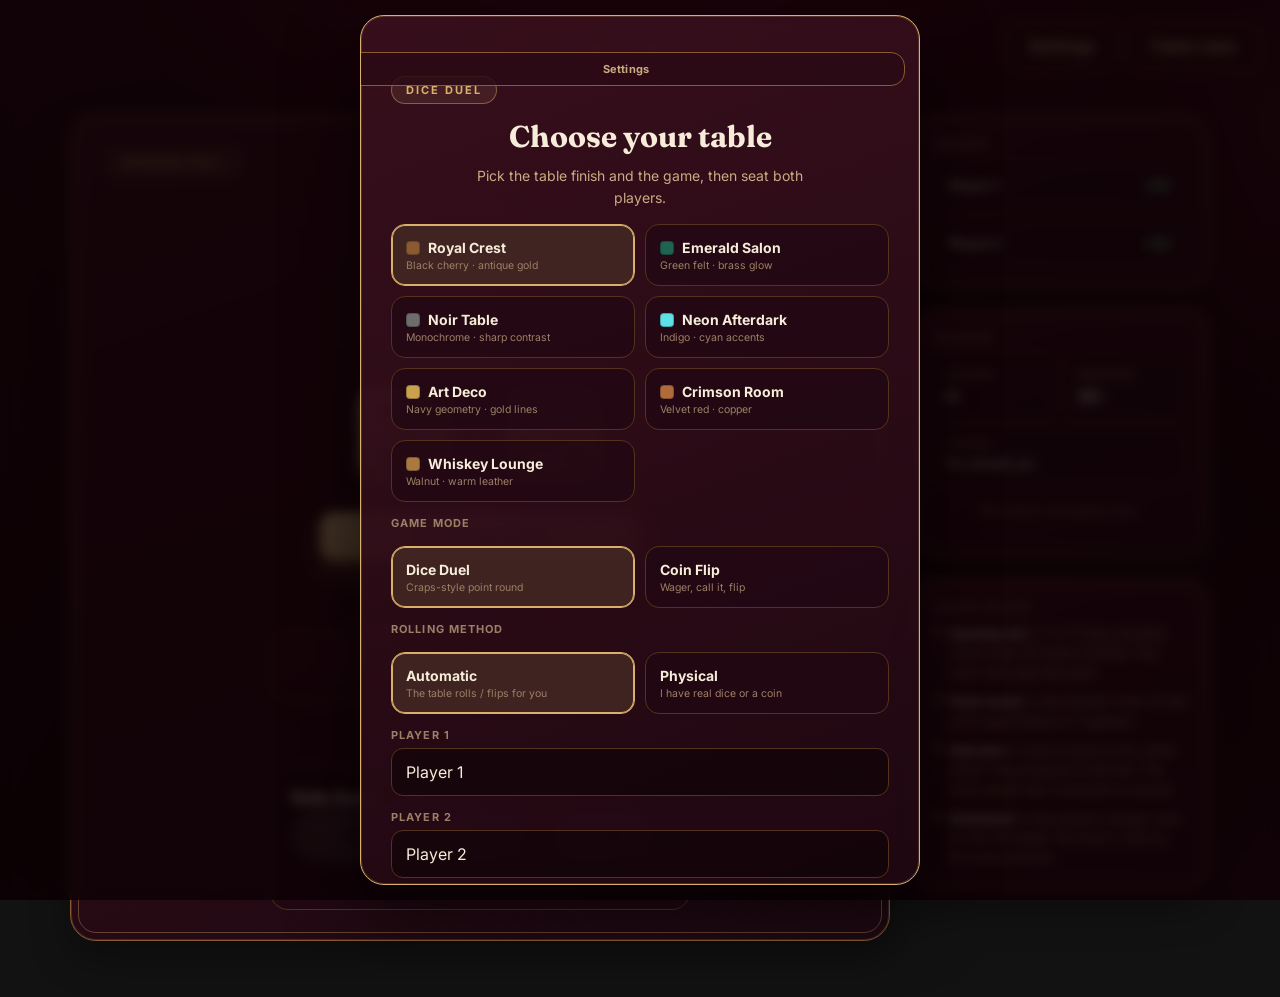
==== commit 43a8b76d: "Update index.html" ====
--- a/index.html
+++ b/index.html
@@ -264,13 +264,16 @@
 /* ---------- overlay / modals ---------- */
 .overlay { position: fixed; inset: 0; z-index: 30; display: flex; align-items: center; justify-content: center; padding: 18px; background: color-mix(in srgb, var(--bg-3) 78%, transparent); backdrop-filter: blur(6px); }
 #settings-overlay, #rules-overlay { z-index: 31; }
+#physical-overlay { z-index: 32; }
 .lobby-settings-link { position: absolute; top: 14px; right: 14px; min-height: 34px; padding: 0 12px; font-size: 11px; }
+.modal-back { position: absolute; top: 14px; left: 14px; min-height: 34px; padding: 0 12px; font-size: 11px; }
 .modal {
   width: min(100%, 460px); max-height: calc(100dvh - 30px); overflow: auto; position: relative;
   border-radius: 24px; padding: 30px; text-align: center; border: 1px solid var(--border-strong);
   background: linear-gradient(160deg, var(--surface-strong), var(--surface-soft));
   box-shadow: 0 30px 70px #00000090, inset 0 0 0 1px color-mix(in srgb, var(--accent) 20%, transparent);
 }
+.modal:has(.modal-back), .modal:has(.lobby-settings-link) { padding-top: 60px; }
 .modal .eyebrow { display: inline-block; margin-bottom: 10px; }
 .modal h2 { font-size: 30px; margin: 4px 0 10px; color: var(--ink); }
 .modal p.lead { margin: 0 auto; max-width: 340px; color: var(--ink-soft); line-height: 1.55; font-size: 14px; }
@@ -330,12 +333,6 @@
 
 /* ---------- rolling method / physical entry ---------- */
 .method-hint { margin: 10px 0 0; padding: 10px 12px; border-radius: 12px; border: 1px dashed var(--border-soft); font-size: 12px; color: var(--ink-soft); text-align: center; }
-.die.tappable { cursor: pointer; transition: transform .1s ease, box-shadow .1s ease; }
-.die.tappable:hover { transform: translateY(-2px); }
-.die.tappable:active { transform: translateY(1px) scale(.97); }
-.die.tappable.unset { opacity: .45; }
-.die.tappable.unset::after { content: "?"; }
-.die-tap-label { margin: 8px 0 0; font-size: 11px; color: var(--ink-faint); letter-spacing: .04em; }
 
 /* ---------- coin flip stage ---------- */
 .coin-mode .shooter-block, .coin-mode .dice-row, .coin-mode .total-chip, .coin-mode #roll { display: none !important; }
@@ -371,8 +368,13 @@
 
 .flip-zone { margin-top: 6px; }
 .flip-ring-wrap { position: relative; width: 190px; margin: 0 auto 14px; }
-.flip-ring-wrap .timer-track { margin-top: 10px; }
 #flip-btn { width: 100%; }
+#flip-btn.winding { animation: flipWindup .1s linear infinite; }
+@keyframes flipWindup {
+  0% { transform: translateY(0) rotate(0deg) scale(1); }
+  50% { transform: translateY(-3px) rotate(-4deg) scale(1.04); }
+  100% { transform: translateY(0) rotate(4deg) scale(1); }
+}
 .physical-call-row { display: grid; grid-template-columns: 1fr 1fr; gap: 10px; margin-top: 8px; }
 
 @media (max-width: 900px) {
@@ -430,6 +432,8 @@
       <div class="total-chip" id="total-chip">Total<strong id="sum">7</strong></div>
 
       <button class="btn btn-primary" id="roll">Place a wager to roll</button>
+
+      <div class="coin-play hidden" id="coin-play"></div>
 
       <div class="wager-plate">
         <h3>Current wager</h3>
@@ -452,8 +456,6 @@
           <button class="btn btn-primary" id="sidebet-accept">Accept side bet</button>
         </div>
       </div>
-
-      <div class="coin-play hidden" id="coin-play"></div>
     </section>
 
     <aside class="rail">
@@ -495,6 +497,7 @@
 
 <div class="overlay" id="setup" role="dialog" aria-modal="true" aria-label="Table setup"></div>
 <div class="overlay hidden" id="outcome" role="dialog" aria-modal="true" aria-label="Round result"></div>
+<div class="overlay hidden" id="physical-overlay" role="dialog" aria-modal="true" aria-label="Record physical result"></div>
 
 <div class="overlay hidden" id="settings-overlay" role="dialog" aria-modal="true" aria-label="Settings">
   <div class="modal setup-modal" style="text-align:center">
@@ -538,7 +541,6 @@
   };
   const OPENING_STAKES = [1, 2, 5];
   const SIDEBET_MS = 5000;
-  const FLIP_MS = 10000;
   const SETTINGS_KEY = "diceduel-settings";
 
   /* ---------------------------------------------------------
@@ -574,11 +576,8 @@
     pendingSideBet: null,
     sideBetDeadline: 0,
     sideBetTimer: null,
-    physicalPick: [null, null],   // tapped die faces awaiting confirmation
     coinCall: [null, null],       // each player's call for the live round
     coinReady: false,             // wager + calls locked in, ready to flip
-    flipDeadline: 0,
-    flipTimer: null,
     flipping: false,
     settings: loadSettings(),
     stats: { rounds: 0, wagered: 0, streakPlayer: null, streakCount: 0, diceTotals: {}, coinCalls: { heads: 0, tails: 0 } },
@@ -602,7 +601,7 @@
     chipRow: $("chip-row"), sideHint: $("side-hint"), sidebetOffer: $("sidebet-offer"),
     sidebetAmount: $("sidebet-amount"), sidebetPoolAdd: $("sidebet-pool-add"),
     sidebetSeconds: $("sidebet-seconds"), sidebetTimer: $("sidebet-timer"), sidebetAccept: $("sidebet-accept"),
-    ledger: $("ledger"), setup: $("setup"), outcome: $("outcome"),
+    ledger: $("ledger"), setup: $("setup"), outcome: $("outcome"), physicalOverlay: $("physical-overlay"),
     rulesOverlay: $("rules-overlay"), openRules: $("open-rules"), closeRules: $("close-rules"),
     settingsOverlay: $("settings-overlay"), openSettings: $("open-settings"), closeSettings: $("close-settings"),
     coinAnimPicker: $("coin-anim-picker"), soundPicker: $("sound-picker"),
@@ -623,11 +622,11 @@
     <li><b>Side bets —</b> proposed after the point is set. Whichever player proposes stakes it; the other has 5 seconds to accept, or it's withdrawn.</li>
     <li><b>Ledger —</b> tracks each player's running total across the whole session, not just one round.</li>
     <li><b>Shooter rotation —</b> the loser's opponent shoots next round and opens the new wager.</li>
-    <li><b>Physical dice —</b> switch to Physical in the lobby to tap in real dice results instead of the table rolling for you.</li>`;
+    <li><b>Physical dice —</b> switch to Physical in the lobby and the table guides you through entering each real roll by hand.</li>`;
   const COIN_RULES_HTML = `
     <li><b>Wager —</b> the active player sets the stake each round; it doubles into the pool, same as Dice Duel.</li>
     <li><b>Call it —</b> the active player calls heads or tails; the other player automatically takes the opposite side.</li>
-    <li><b>Flip —</b> press Flip? (or wait out the 10‑second countdown) for an automatic flip, or enter a physical coin's result by hand.</li>
+    <li><b>Flip —</b> press Flip? for an automatic flip, or switch to Physical in the lobby and the table walks you through entering a real coin's result.</li>
     <li><b>Side bets —</b> unlock as soon as both calls are locked in, just like a point round.</li>
     <li><b>Settlement —</b> whoever called correctly wins the full wager onto the ledger.</li>`;
 
@@ -716,17 +715,9 @@
       els.phase.textContent = point ? "Point round" : "Opening roll";
 
       if (method === "physical") {
-        const [a, b] = state.physicalPick;
-        const bothSet = a !== null && b !== null;
-        els.roll.textContent = bothSet ? `Confirm ${a} + ${b} = ${a + b}` : "Tap both dice to set your roll";
-        els.roll.disabled = !bothSet || state.roundEnding || pendingSideBet !== null;
-        els.die1.classList.add("tappable"); els.die2.classList.add("tappable");
-        els.die1.classList.toggle("unset", a === null);
-        els.die2.classList.toggle("unset", b === null);
-        if (a !== null) paintDieStatic(els.die1, a); else els.die1.innerHTML = "";
-        if (b !== null) paintDieStatic(els.die2, b); else els.die2.innerHTML = "";
+        els.roll.textContent = "Roll the dice";
+        els.roll.disabled = state.roundEnding || pendingSideBet !== null;
       } else {
-        els.die1.classList.remove("tappable", "unset"); els.die2.classList.remove("tappable", "unset");
         els.roll.textContent = rolling ? "Rolling…" : (point ? `Roll for ${point}` : "Roll the dice");
         els.roll.disabled = rolling || state.roundEnding || pendingSideBet !== null;
       }
@@ -768,7 +759,7 @@
    * Rolling logic (dice)
    * ------------------------------------------------------- */
   function rollDice() {
-    if (state.method === "physical") return confirmPhysicalRoll();
+    if (state.method === "physical") return showPhysicalDiceWizard();
     if (state.rolling || state.roundEnding || state.pendingSideBet !== null) return;
     sound.unlock();
     state.rolling = true;
@@ -786,14 +777,6 @@
         settleDiceRoll(a, b);
       }
     }, 90);
-  }
-
-  function confirmPhysicalRoll() {
-    const [a, b] = state.physicalPick;
-    if (a === null || b === null || state.roundEnding || state.pendingSideBet !== null) return;
-    sound.unlock();
-    state.physicalPick = [null, null];
-    settleDiceRoll(a, b);
   }
 
   function settleDiceRoll(a, b) {
@@ -859,7 +842,7 @@
       } else {
         state.coinReady = false;
         state.coinCall = [null, null];
-        showOpeningWager(() => showCoinCall());
+        startCoinRound();
       }
     };
   }
@@ -905,6 +888,13 @@
    * ------------------------------------------------------- */
   function showOverlay(el) { el.classList.remove("hidden"); }
   function hideOverlay(el) { el.classList.add("hidden"); }
+
+  // Every pre-round overlay gets a consistent "← Back" that returns to the lobby/setup screen.
+  function wireBackToLobby() {
+    const btn = $("modal-back-btn");
+    if (!btn) return;
+    btn.onclick = () => { clearSideBetTimer(); renderLobby(); };
+  }
 
   function renderLobby() {
     showOverlay(els.setup);
@@ -971,7 +961,6 @@
     state.active = 0;
     state.mode = state.lobby.mode;
     state.method = state.lobby.method;
-    state.physicalPick = [null, null];
     state.coinCall = [null, null];
     state.coinReady = false;
     state.stats = { rounds: 0, wagered: 0, streakPlayer: null, streakCount: 0, diceTotals: {}, coinCalls: { heads: 0, tails: 0 } };
@@ -985,7 +974,7 @@
       els.rulesPanelList.innerHTML = COIN_RULES_HTML;
       els.rulesOverlayTitle.textContent = "Coin Flip Rules";
       els.rulesOverlayList.innerHTML = COIN_RULES_HTML;
-      showOpeningWager(() => showCoinCall());
+      startCoinRound();
     } else {
       document.body.classList.remove("coin-mode");
       els.coinPlay.classList.add("hidden");
@@ -993,32 +982,34 @@
       els.rulesPanelList.innerHTML = DICE_RULES_HTML;
       els.rulesOverlayTitle.textContent = "Table Rules";
       els.rulesOverlayList.innerHTML = DICE_RULES_HTML_LONG;
-      beginRollOff();
+      if (state.method === "physical") {
+        // Physical dice: no need to simulate a roll-off — just pick a fair first shooter and go.
+        state.active = Math.random() < .5 ? 0 : 1;
+        showOpeningWager();
+      } else {
+        beginRollOff();
+      }
     }
   }
 
   function beginRollOff() {
     const values = [null, null];
-    const physical = state.method === "physical";
     showOverlay(els.setup);
-    const seatHtml = (name, i) => physical
-      ? `<div class="rolloff-seat">
-          <strong>${escapeHtml(name)}</strong>
-          <div class="rolloff-face" id="rolloff-${i}" style="cursor:pointer">?</div>
-          <button class="btn btn-ghost" id="rolloff-btn-${i}" type="button" disabled>Confirm</button>
-        </div>`
-      : `<div class="rolloff-seat">
-          <strong>${escapeHtml(name)}</strong>
-          <div class="rolloff-face" id="rolloff-${i}">?</div>
-          <button class="btn btn-ghost" id="rolloff-btn-${i}" type="button">Roll one die</button>
-        </div>`;
+    const seatHtml = (name, i) => `
+      <div class="rolloff-seat">
+        <strong>${escapeHtml(name)}</strong>
+        <div class="rolloff-face" id="rolloff-${i}">?</div>
+        <button class="btn btn-ghost" id="rolloff-btn-${i}" type="button">Roll one die</button>
+      </div>`;
     els.setup.innerHTML = `
       <div class="modal setup-modal" style="text-align:center">
+        <button class="btn btn-ghost modal-back" id="modal-back-btn" type="button">← Back</button>
         <span class="eyebrow">First shot</span>
         <h2>Roll for first</h2>
-        <p class="lead">${physical ? "Tap each face to match your physical die, then confirm. The higher number shoots first." : "Each player rolls one die. The higher number shoots first."}</p>
+        <p class="lead">Each player rolls one die. The higher number shoots first.</p>
         <div class="rolloff-grid">${state.players.map(seatHtml).join("")}</div>
       </div>`;
+    wireBackToLobby();
 
     const checkWinner = () => {
       if (values.some((v) => v === null)) return;
@@ -1027,51 +1018,31 @@
       setTimeout(showOpeningWager, 650);
     };
 
-    if (physical) {
-      const taps = [null, null];
-      state.players.forEach((_, i) => {
-        const face = $(`rolloff-${i}`), btn = $(`rolloff-btn-${i}`);
-        face.onclick = () => {
-          if (values[i] !== null) return;
-          taps[i] = taps[i] === null ? 1 : (taps[i] % 6) + 1;
-          face.textContent = taps[i];
-          btn.disabled = false;
-        };
-        btn.onclick = () => {
-          if (values[i] !== null || taps[i] === null) return;
-          sound.click();
-          values[i] = taps[i];
-          face.style.cursor = "default"; face.onclick = null;
-          btn.disabled = true; btn.textContent = "Confirmed";
+    state.players.forEach((_, i) => {
+      const btn = $(`rolloff-btn-${i}`), face = $(`rolloff-${i}`);
+      btn.onclick = () => {
+        if (values[i] !== null || btn.disabled) return;
+        sound.unlock();
+        btn.disabled = true; btn.textContent = "Rolling…";
+        face.classList.add("spin");
+        const spin = setInterval(() => { face.textContent = 1 + Math.floor(Math.random() * 6); }, 80);
+        setTimeout(() => {
+          clearInterval(spin);
+          values[i] = 1 + Math.floor(Math.random() * 6);
+          face.textContent = values[i];
+          face.classList.remove("spin");
+          btn.textContent = "Rolled";
           checkWinner();
-        };
-      });
-    } else {
-      state.players.forEach((_, i) => {
-        const btn = $(`rolloff-btn-${i}`), face = $(`rolloff-${i}`);
-        btn.onclick = () => {
-          if (values[i] !== null || btn.disabled) return;
-          sound.unlock();
-          btn.disabled = true; btn.textContent = "Rolling…";
-          face.classList.add("spin");
-          const spin = setInterval(() => { face.textContent = 1 + Math.floor(Math.random() * 6); }, 80);
-          setTimeout(() => {
-            clearInterval(spin);
-            values[i] = 1 + Math.floor(Math.random() * 6);
-            face.textContent = values[i];
-            face.classList.remove("spin");
-            btn.textContent = "Rolled";
-            checkWinner();
-          }, 900);
-        };
-      });
-    }
-  }
-
-  function showOpeningWager(onDone) {
+        }, 900);
+      };
+    });
+  }
+
+  function showOpeningWager(onDone, onBack) {
     showOverlay(els.setup);
     els.setup.innerHTML = `
       <div class="modal setup-modal" style="text-align:center">
+        <button class="btn btn-ghost modal-back" id="modal-back-btn" type="button">← Back</button>
         <span class="eyebrow">Place next wager</span>
         <h2>${escapeHtml(state.players[state.active])}'s wager</h2>
         <p class="lead">Choose the stake. The other player matches it, so the pool doubles.</p>
@@ -1079,6 +1050,8 @@
           ${OPENING_STAKES.map((amount) => `<button class="chip-btn" data-opening-wager="${amount}" type="button">$${amount}</button>`).join("")}
         </div>
       </div>`;
+    if (onBack) $("modal-back-btn").onclick = () => { clearSideBetTimer(); onBack(); };
+    else wireBackToLobby();
     document.querySelectorAll("[data-opening-wager]").forEach((btn) => {
       btn.onclick = () => {
         sound.click();
@@ -1094,11 +1067,18 @@
   /* ---------------------------------------------------------
    * Coin mode — wager (shared above) → call → flip
    * ------------------------------------------------------- */
-  function showCoinCall() {
+  // startCoinRound() re-runs the wager → call pair for the current round, so the
+  // call screen's Back button can return here instead of dumping the player to the lobby.
+  function startCoinRound() {
+    showOpeningWager(() => showCoinCall(startCoinRound));
+  }
+
+  function showCoinCall(onBack) {
     showOverlay(els.setup);
     const active = state.active, other = active ? 0 : 1;
     els.setup.innerHTML = `
       <div class="modal setup-modal" style="text-align:center">
+        <button class="btn btn-ghost modal-back" id="modal-back-btn" type="button">← Back</button>
         <span class="eyebrow">Call it</span>
         <h2>${escapeHtml(state.players[active])} calls the coin</h2>
         <p class="lead">${escapeHtml(state.players[other])} automatically takes whichever side is left.</p>
@@ -1107,6 +1087,8 @@
           <button class="chip-btn" data-call="tails" type="button">Tails</button>
         </div>
       </div>`;
+    if (onBack) $("modal-back-btn").onclick = () => { clearSideBetTimer(); onBack(); };
+    else wireBackToLobby();
     document.querySelectorAll("[data-call]").forEach((btn) => {
       btn.onclick = () => {
         sound.click();
@@ -1145,49 +1127,44 @@
     if (state.flipping) {
       controlsHtml = `<p class="method-hint">Flipping…</p>`;
     } else if (sideBetPending) {
-      clearFlipTimer();
       controlsHtml = `<p class="method-hint">Settle the side bet above before flipping.</p>`;
     } else if (state.method === "physical") {
       controlsHtml = `
-        <p class="method-hint">Flip your physical coin, then tell the table what landed.</p>
-        <div class="physical-call-row">
-          <button class="btn btn-ghost" id="physical-heads" type="button">It landed Heads</button>
-          <button class="btn btn-ghost" id="physical-tails" type="button">It landed Tails</button>
-        </div>`;
+        <p class="method-hint">Flip your physical coin, then record what landed.</p>
+        <button class="btn btn-primary" id="physical-flip-btn" type="button">Enter flip result</button>`;
     } else {
-      const remaining = Math.max(0, state.flipDeadline - Date.now());
-      const pct = state.flipDeadline ? (remaining / FLIP_MS) * 100 : 100;
       controlsHtml = `
         <div class="flip-ring-wrap">
           <button class="btn btn-primary" id="flip-btn" type="button">Flip?</button>
-          <div class="timer-track"><i class="timer-fill" id="flip-timer-fill" style="width:${pct}%"></i></div>
         </div>
-        <p class="method-hint" id="flip-countdown-text">Auto-flips in ${(remaining / 1000).toFixed(1)}s — or press Flip? now.</p>`;
+        <p class="method-hint">Both calls are locked in — tap Flip? whenever you're ready.</p>`;
     }
 
     els.coinPlay.innerHTML = callsHtml + stageHtml + `<div class="flip-zone">${controlsHtml}</div>`;
 
     if (!state.flipping && !sideBetPending && state.method !== "physical") {
-      $("flip-btn").onclick = () => { clearFlipTimer(); doFlip(); };
-      if (!state.flipTimer) armFlip();
+      $("flip-btn").onclick = () => windUpThenFlip($("flip-btn"));
     } else if (!state.flipping && !sideBetPending && state.method === "physical") {
-      $("physical-heads").onclick = () => resolveCoinFlip("heads");
-      $("physical-tails").onclick = () => resolveCoinFlip("tails");
+      $("physical-flip-btn").onclick = () => showPhysicalCoinWizard();
     }
   }
 
-  function clearFlipTimer() { if (state.flipTimer) clearInterval(state.flipTimer); state.flipTimer = null; }
-
-  function armFlip() {
-    state.flipDeadline = Date.now() + FLIP_MS;
-    state.flipTimer = setInterval(() => {
-      if (state.pendingSideBet !== null) { clearFlipTimer(); return; }
-      const remaining = Math.max(0, state.flipDeadline - Date.now());
-      const fill = $("flip-timer-fill"), txt = $("flip-countdown-text");
-      if (fill) fill.style.width = `${(remaining / FLIP_MS) * 100}%`;
-      if (txt) txt.textContent = `Auto-flips in ${(remaining / 1000).toFixed(1)}s — or press Flip? now.`;
-      if (remaining <= 0) { clearFlipTimer(); doFlip(); }
-    }, 100);
+  // A quick casino-style "wind up" flourish on the button before the real flip animation runs.
+  function windUpThenFlip(btn) {
+    if (!btn || state.flipping) return;
+    sound.unlock();
+    btn.disabled = true;
+    btn.classList.add("winding");
+    let ticks = 0;
+    const iv = setInterval(() => {
+      sound.tick();
+      ticks++;
+      if (ticks >= 4) {
+        clearInterval(iv);
+        btn.classList.remove("winding");
+        doFlip();
+      }
+    }, 90);
   }
 
   function doFlip() {
@@ -1240,10 +1217,131 @@
 
   function resolveCoinFlip(face) {
     state.flipping = false;
-    clearFlipTimer();
     state.stats.coinCalls[face] += 1;
     const winner = state.coinCall[0] === face ? 0 : 1;
     finishRound(winner);
+  }
+
+  /* ---------------------------------------------------------
+   * Physical mode — guided result entry
+   * Walks the table through "have you played?" → "what fell?" →
+   * a review step, then records the result exactly like an
+   * automatic roll/flip would.
+   * ------------------------------------------------------- */
+  function showPhysicalDiceWizard() {
+    if (state.rolling || state.roundEnding || state.pendingSideBet !== null) return;
+    let step = "confirm";
+    let a = null, b = null;
+
+    function draw() {
+      showOverlay(els.physicalOverlay);
+      let inner, back;
+      if (step === "confirm") {
+        inner = `
+          <span class="eyebrow">Physical roll</span>
+          <h2>${escapeHtml(state.players[state.active])}'s turn</h2>
+          <p class="lead">Roll both physical dice together. Once you've both seen the result, tell the table you're ready.</p>
+          <button class="btn btn-primary" id="pw-next" type="button">We've rolled — enter the result</button>`;
+        back = () => hideOverlay(els.physicalOverlay);
+      } else if (step === "die1") {
+        inner = `
+          <span class="eyebrow">Physical roll</span>
+          <h2>First die — what fell?</h2>
+          <p class="lead">Tap the number showing on the first die.</p>
+          <div class="opening-options">
+            ${[1, 2, 3, 4, 5, 6].map((n) => `<button class="chip-btn" data-val="${n}" type="button">${n}</button>`).join("")}
+          </div>`;
+        back = () => { step = "confirm"; draw(); };
+      } else if (step === "die2") {
+        inner = `
+          <span class="eyebrow">Physical roll</span>
+          <h2>Second die — what fell?</h2>
+          <p class="lead">Tap the number showing on the second die.</p>
+          <div class="opening-options">
+            ${[1, 2, 3, 4, 5, 6].map((n) => `<button class="chip-btn" data-val="${n}" type="button">${n}</button>`).join("")}
+          </div>`;
+        back = () => { step = "die1"; draw(); };
+      } else {
+        inner = `
+          <span class="eyebrow">Physical roll</span>
+          <h2>${a} + ${b} = ${a + b}</h2>
+          <p class="lead">Confirm this matches what the dice showed, then record the result.</p>
+          <button class="btn btn-primary" id="pw-done" type="button">Done — record result</button>`;
+        back = () => { step = "die2"; draw(); };
+      }
+      els.physicalOverlay.innerHTML = `
+        <div class="modal setup-modal" style="text-align:center">
+          <button class="btn btn-ghost modal-back" id="pw-back" type="button">← Back</button>
+          ${inner}
+        </div>`;
+      $("pw-back").onclick = back;
+      if (step === "confirm") {
+        $("pw-next").onclick = () => { sound.click(); step = "die1"; draw(); };
+      } else if (step === "die1" || step === "die2") {
+        els.physicalOverlay.querySelectorAll("[data-val]").forEach((btn) => {
+          btn.onclick = () => {
+            sound.click();
+            if (step === "die1") { a = Number(btn.dataset.val); step = "die2"; }
+            else { b = Number(btn.dataset.val); step = "review"; }
+            draw();
+          };
+        });
+      } else {
+        $("pw-done").onclick = () => {
+          sound.click();
+          paintDieStatic(els.die1, a);
+          paintDieStatic(els.die2, b);
+          hideOverlay(els.physicalOverlay);
+          settleDiceRoll(a, b);
+        };
+      }
+    }
+    draw();
+  }
+
+  function showPhysicalCoinWizard() {
+    if (state.flipping || state.pendingSideBet !== null) return;
+    let step = "confirm";
+
+    function draw() {
+      showOverlay(els.physicalOverlay);
+      let inner, back;
+      if (step === "confirm") {
+        inner = `
+          <span class="eyebrow">Physical flip</span>
+          <h2>Flip your coin</h2>
+          <p class="lead">Flip the physical coin. Once you've both seen the result, tell the table you're ready.</p>
+          <button class="btn btn-primary" id="pw-next" type="button">We've flipped — enter the result</button>`;
+        back = () => hideOverlay(els.physicalOverlay);
+      } else {
+        inner = `
+          <span class="eyebrow">Physical flip</span>
+          <h2>What did it land on?</h2>
+          <div class="opening-options" style="grid-template-columns:1fr 1fr">
+            <button class="chip-btn" data-face="heads" type="button">Heads</button>
+            <button class="chip-btn" data-face="tails" type="button">Tails</button>
+          </div>`;
+        back = () => { step = "confirm"; draw(); };
+      }
+      els.physicalOverlay.innerHTML = `
+        <div class="modal setup-modal" style="text-align:center">
+          <button class="btn btn-ghost modal-back" id="pw-back" type="button">← Back</button>
+          ${inner}
+        </div>`;
+      $("pw-back").onclick = back;
+      if (step === "confirm") {
+        $("pw-next").onclick = () => { sound.click(); step = "face"; draw(); };
+      } else {
+        els.physicalOverlay.querySelectorAll("[data-face]").forEach((btn) => {
+          btn.onclick = () => {
+            sound.click();
+            hideOverlay(els.physicalOverlay);
+            resolveCoinFlip(btn.dataset.face);
+          };
+        });
+      }
+    }
+    draw();
   }
 
   /* ---------------------------------------------------------
@@ -1301,15 +1399,6 @@
   els.closeRules.addEventListener("click", () => hideOverlay(els.rulesOverlay));
   els.rulesOverlay.addEventListener("click", (e) => { if (e.target === els.rulesOverlay) hideOverlay(els.rulesOverlay); });
 
-  function tapDie(index) {
-    if (state.mode !== "dice" || state.method !== "physical" || state.rolling || state.roundEnding || state.pendingSideBet !== null) return;
-    const current = state.physicalPick[index];
-    state.physicalPick[index] = current === null ? 1 : (current % 6) + 1;
-    render();
-  }
-  els.die1.addEventListener("click", () => tapDie(0));
-  els.die2.addEventListener("click", () => tapDie(1));
-
   els.openSettings.addEventListener("click", () => { renderSettingsPickers(); showOverlay(els.settingsOverlay); });
   els.closeSettings.addEventListener("click", () => hideOverlay(els.settingsOverlay));
   els.settingsOverlay.addEventListener("click", (e) => { if (e.target === els.settingsOverlay) hideOverlay(els.settingsOverlay); });
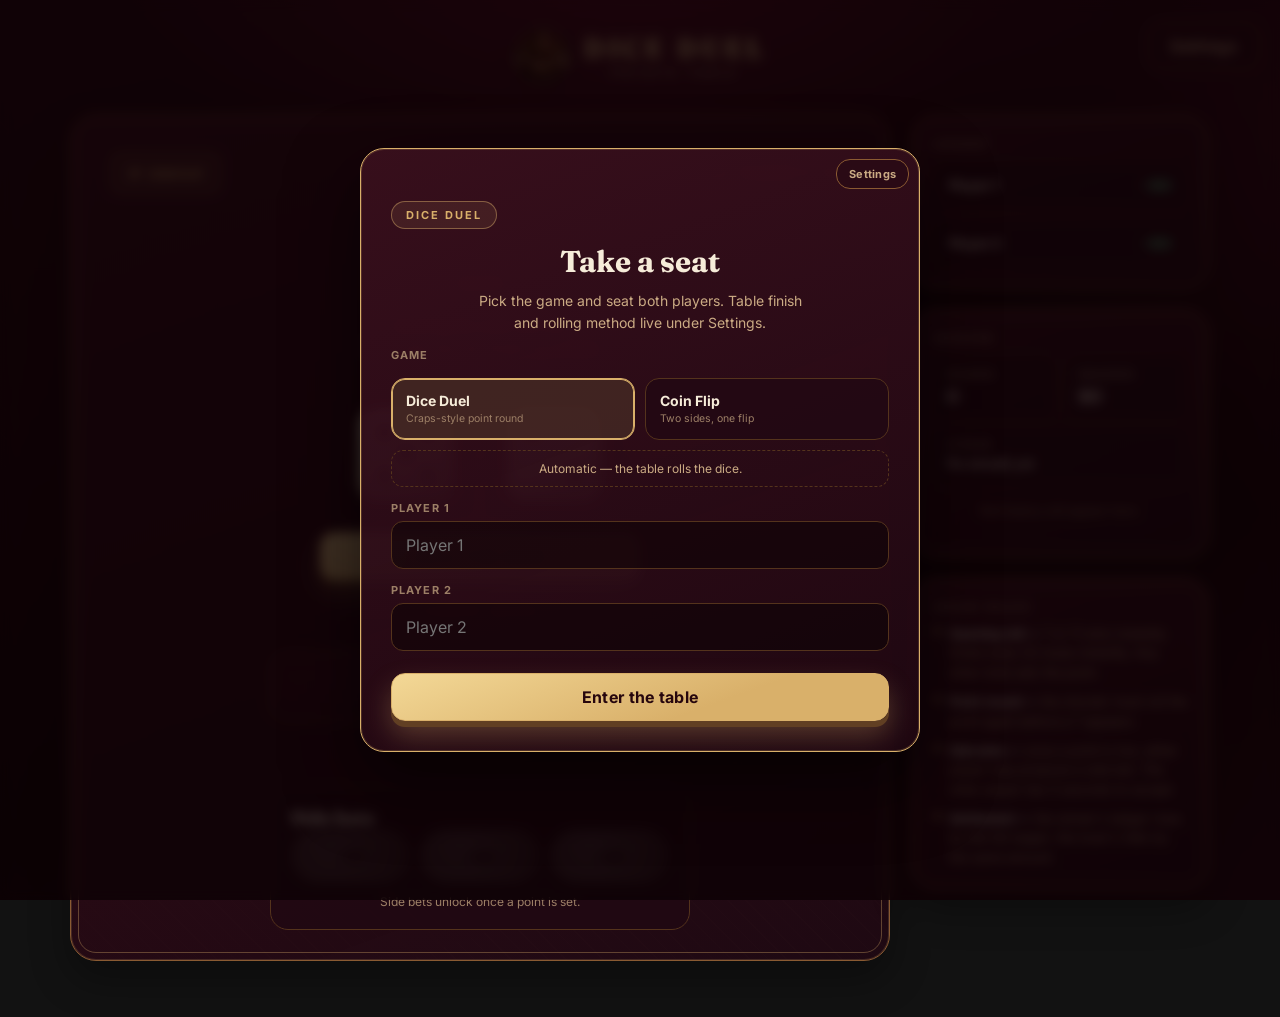
==== commit a1c34a82: "Update index.html" ====
--- a/index.html
+++ b/index.html
@@ -99,26 +99,6 @@
   --danger:#e0596b; --success:#57bd85;
   --radius-card:10px; --radius-control:6px;
 }
-[data-theme="crimson"] {
-  --bg-1:#7a1f2c; --bg-2:#320a10; --bg-3:#0d0304;
-  --surface:#38101af0; --surface-strong:#46141ffa; --surface-soft:#280b12d9;
-  --border:#b06a3c; --border-soft:#5f3a20; --border-strong:#eab077;
-  --accent:#e2985c; --accent-strong:#f3bd8c; --accent-ink:#2a0a0d;
-  --ink:#f7e6d6; --ink-soft:#d3a685; --ink-faint:#9c7862;
-  --die-1:#fff1d6; --die-2:#d9a866; --die-3:#8a5626; --pip:#4a0f18;
-  --danger:#e0596b; --success:#57bd85;
-  --radius-card:24px; --radius-control:14px;
-}
-[data-theme="lounge"] {
-  --bg-1:#5c3c1c; --bg-2:#2a1a0c; --bg-3:#0d0703;
-  --surface:#2b1a0df0; --surface-strong:#3a230ffa; --surface-soft:#20140ad9;
-  --border:#a9793f; --border-soft:#5a3f20; --border-strong:#e6bb78;
-  --accent:#d8a256; --accent-strong:#f0c987; --accent-ink:#2b1808;
-  --ink:#f2e5cf; --ink-soft:#cba985; --ink-faint:#977c5f;
-  --die-1:#fff2d8; --die-2:#dcae62; --die-3:#8f5f27; --pip:#2b1a0d;
-  --danger:#e0596b; --success:#57bd85;
-  --radius-card:22px; --radius-control:13px;
-}
 
 /* ---------- base elements ---------- */
 button, input { font: inherit; color: inherit; }
@@ -169,6 +149,17 @@
 }
 .turn-indicator { font: 600 11px "Inter", sans-serif; letter-spacing: .1em; text-transform: uppercase; color: var(--ink-faint); }
 .turn-indicator b { color: var(--ink-soft); font-weight: 700; }
+
+/* Sits where the phase badge used to: one tap jumps to the other game. */
+.mode-switch {
+  font: 700 11px "Inter", sans-serif; letter-spacing: .16em; text-transform: uppercase; color: var(--accent);
+  min-height: 34px; padding: 0 16px; border-radius: 999px;
+  border: 1px solid color-mix(in srgb, var(--accent) 45%, transparent);
+  background: color-mix(in srgb, var(--accent) 10%, transparent);
+  transition: background .15s, border-color .15s, color .15s;
+}
+.mode-switch::before { content: "⇄"; margin-right: 8px; font-size: 13px; letter-spacing: 0; }
+.mode-switch:hover { border-color: var(--border-strong); background: color-mix(in srgb, var(--accent) 20%, transparent); color: var(--accent-strong); }
 
 .shooter-block { margin: 6px auto 22px; max-width: 460px; }
 .shooter-name { font-size: 14px; font-weight: 700; letter-spacing: .1em; text-transform: uppercase; color: var(--ink-faint); }
@@ -263,26 +254,45 @@
 
 /* ---------- overlay / modals ---------- */
 .overlay { position: fixed; inset: 0; z-index: 30; display: flex; align-items: center; justify-content: center; padding: 18px; background: color-mix(in srgb, var(--bg-3) 78%, transparent); backdrop-filter: blur(6px); }
-#settings-overlay, #rules-overlay { z-index: 31; }
-#physical-overlay { z-index: 32; }
-.lobby-settings-link { position: absolute; top: 14px; right: 14px; min-height: 34px; padding: 0 12px; font-size: 11px; }
-.modal-back { position: absolute; top: 14px; left: 14px; min-height: 34px; padding: 0 12px; font-size: 11px; }
+#settings-overlay { z-index: 31; }
+/* Pinned to the modal's top-left corner. The width/margin overrides are required:
+   `.modal .btn` makes every button in a modal full-width with a top margin, which
+   would stretch this one across the header and push it down over the eyebrow. */
+.modal .btn.modal-back {
+  position: absolute; top: 10px; left: 10px;
+  width: auto; margin: 0; min-height: 30px; padding: 0 12px; font-size: 11px;
+}
 .modal {
   width: min(100%, 460px); max-height: calc(100dvh - 30px); overflow: auto; position: relative;
   border-radius: 24px; padding: 30px; text-align: center; border: 1px solid var(--border-strong);
   background: linear-gradient(160deg, var(--surface-strong), var(--surface-soft));
   box-shadow: 0 30px 70px #00000090, inset 0 0 0 1px color-mix(in srgb, var(--accent) 20%, transparent);
 }
-.modal:has(.modal-back), .modal:has(.lobby-settings-link) { padding-top: 60px; }
+.modal:has(.modal-back), .modal:has(.modal-links) { padding-top: 52px; }
+.modal-links { position: absolute; top: 10px; right: 10px; display: flex; gap: 8px; }
 .modal .eyebrow { display: inline-block; margin-bottom: 10px; }
 .modal h2 { font-size: 30px; margin: 4px 0 10px; color: var(--ink); }
 .modal p.lead { margin: 0 auto; max-width: 340px; color: var(--ink-soft); line-height: 1.55; font-size: 14px; }
 .modal .btn { width: 100%; margin-top: 22px; }
+/* Corner links size to their label, like .modal-back — not the full-width modal button. */
+.modal .modal-links .btn { width: auto; margin: 0; min-height: 30px; padding: 0 12px; font-size: 11px; }
 
 .setup-modal { text-align: left; width: min(100%, 560px); }
 .setup-modal h2 { text-align: center; }
 .setup-modal > p.lead { text-align: center; }
 .table-picker, .mode-picker { display: grid; grid-template-columns: repeat(2, 1fr); gap: 10px; margin-top: 16px; }
+.style-picker { display: grid; grid-template-columns: repeat(3, 1fr); gap: 10px; margin-top: 16px; }
+.style-card { padding: 12px 8px 10px; border-radius: 14px; border: 1px solid var(--border-soft); background: color-mix(in srgb, var(--surface-soft) 85%, transparent); color: var(--ink-soft); text-align: center; }
+.style-card.selected { border-color: var(--border-strong); background: color-mix(in srgb, var(--accent) 16%, var(--surface-soft)); box-shadow: inset 0 0 0 1px var(--accent); }
+.style-card small { display: block; margin-top: 8px; font-size: 10.5px; color: var(--ink-faint); }
+.style-card.selected small { color: var(--ink); }
+.swatch-die { width: 40px; height: 40px; margin: 0 auto; border-radius: 9px; border: 1px solid #00000055; display: grid; place-items: center; box-shadow: inset 0 1px 3px #ffffff66, 0 2px 5px #00000055; }
+.swatch-die i { width: 8px; height: 8px; border-radius: 50%; display: block; }
+.swatch-coin {
+  width: 40px; height: 40px; margin: 0 auto; border-radius: 50%; border: 1px solid #00000055;
+  display: grid; place-items: center; font: 700 15px "Fraunces", Georgia, serif;
+  box-shadow: inset 0 1px 3px #ffffff77, 0 2px 5px #00000055;
+}
 .pick-card {
   min-height: 62px; text-align: left; padding: 12px 14px; border-radius: 14px; border: 1px solid var(--border-soft);
   background: color-mix(in srgb, var(--surface-soft) 85%, transparent); color: var(--ink-soft);
@@ -308,6 +318,9 @@
 .rolloff-seat .btn { width: 100%; margin-top: 8px; min-height: 42px; font-size: 12.5px; }
 
 .outcome-modal.win { border-color: var(--success); }
+/* A coin result has no winner or loser — announce it in the table's own accent. */
+.outcome-modal.reveal { border-color: var(--border-strong); }
+.outcome-modal.reveal .outcome-icon { background: color-mix(in srgb, var(--accent) 22%, var(--surface)); color: var(--accent-strong); }
 .outcome-modal.loss { border-color: var(--border); }
 .outcome-icon { width: 64px; height: 64px; margin: 0 auto 10px; border-radius: 50%; display: grid; place-items: center; font-size: 26px; border: 1px solid var(--border-strong); }
 .outcome-modal.win .outcome-icon { background: color-mix(in srgb, var(--success) 22%, var(--surface)); color: var(--success); }
@@ -334,37 +347,37 @@
 /* ---------- rolling method / physical entry ---------- */
 .method-hint { margin: 10px 0 0; padding: 10px 12px; border-radius: 12px; border: 1px dashed var(--border-soft); font-size: 12px; color: var(--ink-soft); text-align: center; }
 
-/* ---------- coin flip stage ---------- */
-.coin-mode .shooter-block, .coin-mode .dice-row, .coin-mode .total-chip, .coin-mode #roll { display: none !important; }
+/* ---------- coin flip stage ----------
+   Coin Flip is a bare flipper: no wagers, ledger, stats, rules or side bets. */
+.coin-mode .shooter-block, .coin-mode .dice-row, .coin-mode .num-pad,
+.coin-mode .total-chip, .coin-mode #roll,
+.coin-mode .wager-plate, .coin-mode .side-bets-panel,
+.coin-mode aside.rail { display: none !important; }
+.coin-mode main.table-layout { grid-template-columns: minmax(0, 1fr); width: min(100%, 620px); margin: 0 auto; }
+.coin-mode .table-panel { padding-bottom: 36px; }
+
 .coin-play { width: min(100%, 420px); margin: 4px auto 0; }
 .coin-calls { display: grid; grid-template-columns: 1fr 1fr; gap: 10px; margin-bottom: 18px; }
-.coin-call-seat { padding: 12px; border-radius: 14px; border: 1px solid var(--border-soft); background: color-mix(in srgb, var(--surface-soft) 88%, transparent); text-align: center; }
-.coin-call-seat b { display: block; overflow: hidden; text-overflow: ellipsis; white-space: nowrap; font-size: 12px; color: var(--ink-faint); text-transform: uppercase; letter-spacing: .06em; }
-.coin-call-seat span { display: block; margin-top: 6px; font: 700 20px "Fraunces", serif; letter-spacing: .04em; }
-.coin-call-seat span.heads { color: var(--accent-strong); }
-.coin-call-seat span.tails { color: var(--ink-soft); }
-
-.coin-stage { perspective: 900px; display: grid; place-items: center; min-height: 190px; margin-bottom: 10px; }
-.coin3d { width: 148px; height: 148px; position: relative; transform-style: preserve-3d; }
-.coin3d.idle { animation: coinIdle 2.6s ease-in-out infinite; }
-@keyframes coinIdle { 0%, 100% { transform: rotateY(-10deg) rotateX(4deg); } 50% { transform: rotateY(10deg) rotateX(-2deg); } }
-.coin-face-flat {
-  position: absolute; inset: 0; border-radius: 50%; backface-visibility: hidden;
-  display: grid; place-items: center; border: 3px solid var(--border-strong);
-  background: radial-gradient(circle at 33% 25%, var(--die-1), var(--die-2) 55%, var(--die-3));
-  color: var(--pip); font: 700 44px "Fraunces", serif; box-shadow: inset 0 3px 8px #ffffff70, inset 0 -10px 16px #00000030, 0 12px 26px #00000060;
-}
-.coin-face-flat.back { transform: rotateY(180deg); }
-.coin-face-flat small { display: block; font: 700 10px "Inter", sans-serif; letter-spacing: .18em; margin-top: 2px; }
-
+.coin-call-seat { padding: 12px; border-radius: 14px; border: 1px solid var(--border-soft); background: color-mix(in srgb, var(--surface-soft) 88%, transparent); text-align: center; transition: border-color .2s, background .2s; }
+.coin-call-seat { display: grid; place-items: center; min-height: 62px; }
+.coin-call-seat span { display: block; font: 700 20px "Fraunces", serif; letter-spacing: .02em; color: var(--ink); overflow-wrap: anywhere; }
+.coin-call-seat.landed { border-color: var(--border-strong); background: color-mix(in srgb, var(--accent) 18%, var(--surface-soft)); box-shadow: inset 0 0 0 1px var(--accent); }
+.coin-call-seat.landed span { color: var(--accent-strong); }
+
+.coin-stage { display: grid; place-items: center; min-height: 190px; margin-bottom: 10px; }
 .roller-disc {
-  width: 148px; height: 148px; border-radius: 50%; margin: 0 auto; display: grid; place-items: center;
+  width: 148px; height: 148px; border-radius: 50%; margin: 0 auto; display: grid; place-items: center; text-align: center;
   border: 3px solid var(--border-strong);
-  background: radial-gradient(circle at 33% 25%, var(--die-1), var(--die-2) 55%, var(--die-3));
-  color: var(--pip); font: 700 26px "Fraunces", serif; box-shadow: inset 0 3px 8px #ffffff70, inset 0 -10px 16px #00000030, 0 12px 26px #00000060;
-}
-.roller-disc.spin { animation: rollerSpin .12s linear infinite; }
+  background: radial-gradient(circle at 33% 25%, var(--coin-1, var(--die-1)), var(--coin-2, var(--die-2)) 55%, var(--coin-3, var(--die-3)));
+  color: var(--coin-ink, var(--pip)); font: 700 26px "Fraunces", serif; letter-spacing: .04em;
+  box-shadow: inset 0 3px 8px #ffffff70, inset 0 -10px 16px #00000030, 0 12px 26px #00000060;
+  padding: 0 14px; overflow-wrap: anywhere; line-height: 1.15;
+}
+.roller-disc.long { font-size: 18px; }
+.roller-disc.longer { font-size: 14px; }
+.roller-disc.spin { animation: rollerSpin .1s linear infinite; }
 @keyframes rollerSpin { to { transform: rotate(360deg) scale(.96); } }
+.roller-disc.settled { border-color: var(--accent-strong); box-shadow: inset 0 3px 8px #ffffff70, 0 0 26px color-mix(in srgb, var(--accent) 55%, transparent), 0 12px 26px #00000060; }
 
 .flip-zone { margin-top: 6px; }
 .flip-ring-wrap { position: relative; width: 190px; margin: 0 auto 14px; }
@@ -375,7 +388,23 @@
   50% { transform: translateY(-3px) rotate(-4deg) scale(1.04); }
   100% { transform: translateY(0) rotate(4deg) scale(1); }
 }
-.physical-call-row { display: grid; grid-template-columns: 1fr 1fr; gap: 10px; margin-top: 8px; }
+
+/* ---------- physical entry pads (inline, no extra screens) ---------- */
+.num-pad { width: min(100%, 440px); margin: 0 auto 6px; }
+.num-pad .pad-label { margin: 0 0 10px; font: 700 11px "Inter", sans-serif; letter-spacing: .16em; text-transform: uppercase; color: var(--ink-faint); }
+.num-grid { display: grid; grid-template-columns: repeat(6, 1fr); gap: 8px; }
+.num-btn {
+  min-height: 58px; border-radius: 14px; border: 1px solid var(--border-soft);
+  background: color-mix(in srgb, var(--surface-soft) 88%, transparent);
+  color: var(--ink-soft); font: 700 21px "Fraunces", serif;
+}
+.num-btn:hover:not(:disabled) { border-color: var(--border-strong); color: var(--ink); }
+.num-btn.selected {
+  border-color: var(--border-strong); color: var(--accent-ink);
+  background: linear-gradient(160deg, var(--accent-strong), var(--accent) 65%);
+  box-shadow: 0 4px 0 color-mix(in srgb, var(--border) 70%, black);
+}
+.num-btn:disabled { opacity: .45; cursor: not-allowed; }
 
 @media (max-width: 900px) {
   main.table-layout { grid-template-columns: 1fr; }
@@ -406,14 +435,13 @@
     </div>
     <div class="topbar-actions">
       <button class="btn btn-ghost" id="open-settings" type="button">Settings</button>
-      <button class="btn btn-ghost" id="open-rules" type="button">Table rules</button>
     </div>
   </header>
 
   <main class="table-layout">
     <section class="card table-panel">
       <div class="status-row">
-        <span class="eyebrow" id="phase">Opening roll</span>
+        <button class="btn mode-switch" id="mode-switch" type="button">Coin Flip</button>
         <span class="turn-indicator" id="turn"></span>
       </div>
 
@@ -424,11 +452,12 @@
         <p class="rule-copy" id="rule-copy">7 or 11 wins the roll. Snake eyes loses.</p>
       </div>
 
-      <div class="dice-row">
+      <div class="dice-row" id="dice-row">
         <div class="die" id="die1"></div>
         <span class="dice-plus">+</span>
         <div class="die" id="die2"></div>
       </div>
+      <div class="num-pad hidden" id="num-pad"></div>
       <div class="total-chip" id="total-chip">Total<strong id="sum">7</strong></div>
 
       <button class="btn btn-primary" id="roll">Place a wager to roll</button>
@@ -480,33 +509,20 @@
   </main>
 </div>
 
-<div class="overlay hidden" id="rules-overlay" role="dialog" aria-modal="true" aria-label="Table rules">
-  <div class="modal">
-    <span class="eyebrow">Dice Duel</span>
-    <h2 id="rules-overlay-title">Table Rules</h2>
-    <ul class="rules-list" style="text-align:left;margin-top:16px" id="rules-overlay-list">
-      <li><b>Opening roll —</b> 7 or 11 wins instantly. Snake eyes (2) loses instantly. Any other total becomes the point.</li>
-      <li><b>Point round —</b> the shooter keeps rolling; hitting the point wins, a 7 first loses.</li>
-      <li><b>Side bets —</b> proposed after the point is set. Whichever player proposes stakes it; the other has 5 seconds to accept, or it's withdrawn.</li>
-      <li><b>Ledger —</b> tracks each player's running total across the whole session, not just one round.</li>
-      <li><b>Shooter rotation —</b> the loser's opponent shoots next round and opens the new wager.</li>
-    </ul>
-    <button class="btn btn-primary" id="close-rules">Close</button>
-  </div>
-</div>
-
 <div class="overlay" id="setup" role="dialog" aria-modal="true" aria-label="Table setup"></div>
 <div class="overlay hidden" id="outcome" role="dialog" aria-modal="true" aria-label="Round result"></div>
-<div class="overlay hidden" id="physical-overlay" role="dialog" aria-modal="true" aria-label="Record physical result"></div>
 
 <div class="overlay hidden" id="settings-overlay" role="dialog" aria-modal="true" aria-label="Settings">
-  <div class="modal setup-modal" style="text-align:center">
-    <span class="eyebrow">Dice Duel</span>
-    <h2>Settings</h2>
-    <div class="field" style="margin-top:18px"><label>Coin flip animation</label></div>
-    <div class="mode-picker" id="coin-anim-picker">
-      <button class="pick-card" data-coin-anim="coin3d" type="button"><strong>3D Coin</strong><small>Cinematic spin &amp; landing</small></button>
-      <button class="pick-card" data-coin-anim="roller" type="button"><strong>Quick Roller</strong><small>Fast mechanical flicker</small></button>
+  <div class="modal setup-modal">
+    <span class="eyebrow" style="display:block;text-align:center">Dice Duel</span>
+    <h2 style="text-align:center">Settings</h2>
+    <div class="field" style="margin-top:18px"><label>Table finish</label></div>
+    <div class="table-picker" id="theme-table-picker"></div>
+    <div class="field"><label id="theme-piece-label">Dice colour</label></div>
+    <div class="style-picker" id="theme-piece-picker"></div>
+    <div id="method-block">
+      <div class="field"><label id="method-label">Rolling method</label></div>
+      <div class="mode-picker" id="method-picker"></div>
     </div>
     <div class="field"><label>Sound</label></div>
     <div class="mode-picker" id="sound-picker">
@@ -530,30 +546,64 @@
     { id: "noir",    name: "Noir Table",     desc: "Monochrome · sharp contrast",  swatch: "#6d6d6d" },
     { id: "neon",    name: "Neon Afterdark", desc: "Indigo · cyan accents",        swatch: "#5fe1e8" },
     { id: "artdeco", name: "Art Deco",       desc: "Navy geometry · gold lines",   swatch: "#c9a24f" },
-    { id: "crimson", name: "Crimson Room",   desc: "Velvet red · copper",          swatch: "#b06a3c" },
-    { id: "lounge",  name: "Whiskey Lounge", desc: "Walnut · warm leather",        swatch: "#a9793f" },
   ];
   const DIE_SPOTS = { 1: [4], 2: [0, 8], 3: [0, 4, 8], 4: [0, 2, 6, 8], 5: [0, 2, 4, 6, 8], 6: [0, 2, 3, 5, 6, 8] };
+  // Every total two dice can make. 1 is left out because two dice cannot add up to it.
+  const DICE_TOTALS = [2, 3, 4, 5, 6, 7, 8, 9, 10, 11, 12];
   const TABLE_CALLS = {
     2: "Snake eyes.", 3: "Little Joe.", 4: "Little Phoebe.", 5: "Fever five.",
     6: "Easy six.", 7: "Seven, a winner.", 8: "Eighter from Decatur.", 9: "Nine, the point.",
     10: "Big ten.", 11: "Yo-leven.", 12: "Boxcars.",
   };
+  // Dice colours override the table's own --die-*/--pip tokens: [light, mid, dark, pip].
+  const DICE_STYLES = [
+    { id: "ivory",    name: "Ivory",    colors: ["#fffdf5", "#e8e0c8", "#9b9179", "#241f18"] },
+    { id: "obsidian", name: "Obsidian", colors: ["#585862", "#2c2c33", "#101014", "#f2efe6"] },
+    { id: "ruby",     name: "Ruby",     colors: ["#ffd9dd", "#cb3a4e", "#6d0f1e", "#fff0f2"] },
+    { id: "emerald",  name: "Emerald",  colors: ["#d8f5e4", "#2f9c6a", "#14513a", "#eafff4"] },
+    { id: "sapphire", name: "Sapphire", colors: ["#dbe9ff", "#3f74c8", "#17356b", "#eef4ff"] },
+    { id: "gold",     name: "Gold",     colors: ["#fff6d8", "#dfb85e", "#8a5f1e", "#33230a"] },
+  ];
+  const COIN_STYLES = [
+    { id: "sovereign",name: "Gold",     colors: ["#fff4d0", "#dcb055", "#7f5716", "#2e1f06"] },
+    { id: "silver",   name: "Silver",   colors: ["#fdfdfd", "#c9ccd1", "#7d8288", "#23262a"] },
+    { id: "copper",   name: "Copper",   colors: ["#ffdcbd", "#c9773c", "#6f3a12", "#2e1405"] },
+    { id: "obsidian", name: "Obsidian", colors: ["#5a5a64", "#2c2c33", "#0f0f13", "#ede8db"] },
+    { id: "jade",     name: "Jade",     colors: ["#dcf6e7", "#39a877", "#155540", "#f0fff8"] },
+    { id: "rose",     name: "Rose",     colors: ["#ffe0e4", "#d4566a", "#78182a", "#fff2f4"] },
+  ];
   const OPENING_STAKES = [1, 2, 5];
   const SIDEBET_MS = 5000;
+  // Dice spin and coin spin run for the same duration, then both hold the visible
+  // result for RESULT_HOLD_MS before the win/lose screen takes over.
+  const SPIN_MS = 2400;
+  const RESULT_HOLD_MS = 1500;
   const SETTINGS_KEY = "diceduel-settings";
 
   /* ---------------------------------------------------------
    * Settings (persisted)
    * ------------------------------------------------------- */
+  const DEFAULT_SETTINGS = {
+    sound: true,
+    theme: "royal",
+    diceStyle: "ivory",
+    coinStyle: "sovereign",
+    // Only Dice Duel has a rolling method — Coin Flip is always the table's own flip.
+    method: { dice: "auto", coin: "auto" },
+  };
   function loadSettings() {
+    const pick = (list, v, fb) => (list.some((x) => x.id === v) ? v : fb);
+    const method = (v) => (v === "physical" ? "physical" : "auto");
     try {
-      const saved = JSON.parse(localStorage.getItem(SETTINGS_KEY) || "{}");
+      const s = JSON.parse(localStorage.getItem(SETTINGS_KEY) || "{}");
       return {
-        coinAnim: saved.coinAnim === "roller" ? "roller" : "coin3d",
-        sound: saved.sound !== false,
+        sound: s.sound !== false,
+        theme: pick(THEMES, s.theme, "royal"),
+        diceStyle: pick(DICE_STYLES, s.diceStyle, "ivory"),
+        coinStyle: pick(COIN_STYLES, s.coinStyle, "sovereign"),
+        method: { dice: method(s.method && s.method.dice), coin: "auto" },
       };
-    } catch { return { coinAnim: "coin3d", sound: true }; }
+    } catch { return JSON.parse(JSON.stringify(DEFAULT_SETTINGS)); }
   }
   function saveSettings() {
     try { localStorage.setItem(SETTINGS_KEY, JSON.stringify(state.settings)); } catch {}
@@ -563,9 +613,8 @@
    * State
    * ------------------------------------------------------- */
   const state = {
-    theme: "royal",
     mode: "dice",            // 'dice' | 'coin'
-    method: "auto",          // 'auto' | 'physical' — how results are produced
+    inMatch: false,
     players: ["Player 1", "Player 2"],
     active: 0,
     wager: 1,
@@ -576,17 +625,23 @@
     pendingSideBet: null,
     sideBetDeadline: 0,
     sideBetTimer: null,
-    coinCall: [null, null],       // each player's call for the live round
-    coinReady: false,             // wager + calls locked in, ready to flip
     flipping: false,
+    physicalTotal: null,          // total tapped on the inline pad
+    sides: ["Heads", "Tails"],    // what is written on each side of the coin
+    lastFace: null,               // index of the side that just landed (0 | 1)
     settings: loadSettings(),
-    stats: { rounds: 0, wagered: 0, streakPlayer: null, streakCount: 0, diceTotals: {}, coinCalls: { heads: 0, tails: 0 } },
-    lobby: { theme: "royal", mode: "dice", method: "auto" },
+    stats: { rounds: 0, wagered: 0, streakPlayer: null, streakCount: 0, diceTotals: {} },
+    lobby: { mode: "dice", players: ["", ""], sides: ["", ""] },
   };
+
+  // The mode whose settings/theme options are being edited: the live match, or the lobby pick.
+  const uiMode = () => (state.inMatch ? state.mode : state.lobby.mode);
+  // Only Dice Duel offers a rolling method; Coin Flip always uses the table's own flip.
+  const currentMethod = () => (state.mode === "dice" ? state.settings.method.dice : "auto");
 
   const params = new URLSearchParams(location.search);
   if (params.get("theme") && THEMES.some(t => t.id === params.get("theme"))) {
-    state.lobby.theme = params.get("theme");
+    state.settings.theme = params.get("theme");
   }
 
   /* ---------------------------------------------------------
@@ -594,41 +649,30 @@
    * ------------------------------------------------------- */
   const $ = (id) => document.getElementById(id);
   const els = {
-    phase: $("phase"), turn: $("turn"), shooter: $("shooter"),
+    modeSwitch: $("mode-switch"), turn: $("turn"), shooter: $("shooter"),
     pointDisplay: $("point-display"), tableCall: $("table-call"), ruleCopy: $("rule-copy"),
     die1: $("die1"), die2: $("die2"), totalChip: $("total-chip"), sum: $("sum"),
+    diceRow: $("dice-row"), numPad: $("num-pad"),
     roll: $("roll"), wager: $("wager"), wagerPreview: $("wager-preview"),
     chipRow: $("chip-row"), sideHint: $("side-hint"), sidebetOffer: $("sidebet-offer"),
     sidebetAmount: $("sidebet-amount"), sidebetPoolAdd: $("sidebet-pool-add"),
     sidebetSeconds: $("sidebet-seconds"), sidebetTimer: $("sidebet-timer"), sidebetAccept: $("sidebet-accept"),
-    ledger: $("ledger"), setup: $("setup"), outcome: $("outcome"), physicalOverlay: $("physical-overlay"),
-    rulesOverlay: $("rules-overlay"), openRules: $("open-rules"), closeRules: $("close-rules"),
+    ledger: $("ledger"), setup: $("setup"), outcome: $("outcome"),
     settingsOverlay: $("settings-overlay"), openSettings: $("open-settings"), closeSettings: $("close-settings"),
-    coinAnimPicker: $("coin-anim-picker"), soundPicker: $("sound-picker"),
+    soundPicker: $("sound-picker"), methodPicker: $("method-picker"), methodLabel: $("method-label"), methodBlock: $("method-block"),
+    themeTablePicker: $("theme-table-picker"), themePiecePicker: $("theme-piece-picker"), themePieceLabel: $("theme-piece-label"),
     coinPlay: $("coin-play"), statsPanel: $("stats-panel"),
     tablePanel: document.querySelector(".table-panel"),
     ledgerPanel: $("ledger-panel"), rulesPanelTitle: $("rules-panel-title"), rulesPanelList: $("rules-panel-list"),
-    rulesOverlayTitle: $("rules-overlay-title"), rulesOverlayList: $("rules-overlay-list"),
   };
 
   const DICE_RULES_HTML = `
     <li><b>Opening roll —</b> 7 or 11 wins instantly. Snake eyes (2) loses instantly. Any other total sets the point.</li>
     <li><b>Point round —</b> the shooter must roll the point again before a 7 appears.</li>
     <li><b>Side bets —</b> once a point is live, either player may propose a side bet. The other player has 5 seconds to accept.</li>
-    <li><b>Settlement —</b> the winner's ledger rises by the full wager; the loser's falls by the same amount.</li>`;
-  const DICE_RULES_HTML_LONG = `
-    <li><b>Opening roll —</b> 7 or 11 wins instantly. Snake eyes (2) loses instantly. Any other total becomes the point.</li>
-    <li><b>Point round —</b> the shooter keeps rolling; hitting the point wins, a 7 first loses.</li>
-    <li><b>Side bets —</b> proposed after the point is set. Whichever player proposes stakes it; the other has 5 seconds to accept, or it's withdrawn.</li>
-    <li><b>Ledger —</b> tracks each player's running total across the whole session, not just one round.</li>
-    <li><b>Shooter rotation —</b> the loser's opponent shoots next round and opens the new wager.</li>
-    <li><b>Physical dice —</b> switch to Physical in the lobby and the table guides you through entering each real roll by hand.</li>`;
-  const COIN_RULES_HTML = `
-    <li><b>Wager —</b> the active player sets the stake each round; it doubles into the pool, same as Dice Duel.</li>
-    <li><b>Call it —</b> the active player calls heads or tails; the other player automatically takes the opposite side.</li>
-    <li><b>Flip —</b> press Flip? for an automatic flip, or switch to Physical in the lobby and the table walks you through entering a real coin's result.</li>
-    <li><b>Side bets —</b> unlock as soon as both calls are locked in, just like a point round.</li>
-    <li><b>Settlement —</b> whoever called correctly wins the full wager onto the ledger.</li>`;
+    <li><b>Hot hand —</b> win the round and you keep the dice. They only pass when the shooter loses.</li>
+    <li><b>Settlement —</b> the winner's ledger rises by the full wager; the loser's falls by the same amount.</li>
+    <li><b>Real dice —</b> switch the rolling method to Physical in Settings, then just tap the total you rolled.</li>`;
 
   /* ---------------------------------------------------------
    * Sound (restrained, synthesized — no external assets)
@@ -652,9 +696,33 @@
       unlock,
       click() { if (!ctx || !state.settings.sound) return; const t = ctx.currentTime; tone(720, t, .07, "triangle", .1); },
       tick() { if (!ctx || !state.settings.sound) return; const t = ctx.currentTime; tone(950, t, .04, "square", .05); },
+      // Wheel-of-fortune flapper: a woody click whose pitch drops as the wheel loses speed.
+      // `progress` runs 0 → 1 across the spin.
+      flapper(progress) {
+        if (!ctx || !state.settings.sound) return;
+        const t = ctx.currentTime;
+        const f = 900 - progress * 460;
+        const osc = ctx.createOscillator(), gain = ctx.createGain(), filt = ctx.createBiquadFilter();
+        osc.type = "sawtooth";
+        osc.frequency.setValueAtTime(f, t);
+        osc.frequency.exponentialRampToValueAtTime(Math.max(60, f * .35), t + .045);
+        filt.type = "bandpass";
+        filt.frequency.setValueAtTime(f * 1.6, t);
+        filt.Q.value = 4.5;
+        gain.gain.setValueAtTime(0, t);
+        gain.gain.linearRampToValueAtTime(.17, t + .004);
+        gain.gain.exponentialRampToValueAtTime(.0001, t + .06);
+        osc.connect(filt).connect(gain).connect(ctx.destination);
+        osc.start(t); osc.stop(t + .08);
+      },
       win() {
         if (!ctx || !state.settings.sound) return; const t = ctx.currentTime;
         [523.25, 659.25, 783.99, 1046.5].forEach((f, i) => tone(f, t + i * .09, .5, "sine", .14));
+      },
+      // Neutral two-note chime for a coin result — nobody won or lost, it just landed.
+      reveal() {
+        if (!ctx || !state.settings.sound) return; const t = ctx.currentTime;
+        tone(659.25, t, .38, "sine", .13); tone(987.77, t + .1, .5, "sine", .11);
       },
       loss() {
         if (!ctx || !state.settings.sound) return; const t = ctx.currentTime;
@@ -667,7 +735,22 @@
    * Helpers
    * ------------------------------------------------------- */
   const money = (n) => `$${Math.abs(n)}`;
-  const applyTheme = (id) => { document.documentElement.setAttribute("data-theme", id); state.theme = id; };
+  const PIECE_VARS = ["--die-1", "--die-2", "--die-3", "--pip", "--coin-1", "--coin-2", "--coin-3", "--coin-ink"];
+
+  const styleColors = (list, id) => (list.find((s) => s.id === id) || list[0]).colors;
+
+  // Applies the table finish, then layers the chosen dice / coin palettes on top of it.
+  function applyVisuals() {
+    const root = document.documentElement;
+    root.setAttribute("data-theme", state.settings.theme);
+    PIECE_VARS.forEach((v) => root.style.removeProperty(v));
+
+    const dice = styleColors(DICE_STYLES, state.settings.diceStyle);
+    ["--die-1", "--die-2", "--die-3", "--pip"].forEach((v, i) => root.style.setProperty(v, dice[i]));
+
+    const coin = styleColors(COIN_STYLES, state.settings.coinStyle);
+    ["--coin-1", "--coin-2", "--coin-3", "--coin-ink"].forEach((v, i) => root.style.setProperty(v, coin[i]));
+  }
   const clearSideBetTimer = () => { if (state.sideBetTimer) clearInterval(state.sideBetTimer); state.sideBetTimer = null; };
 
   function paintDie(el, n) {
@@ -688,7 +771,19 @@
    * Render
    * ------------------------------------------------------- */
   function render() {
-    const { players, active, point, wager, pendingSideBet, rolling, mode, method } = state;
+    const { players, active, point, wager, pendingSideBet, rolling, mode } = state;
+    const method = currentMethod();
+
+    // Coin Flip is a standalone flipper — no wager, ledger, stats, rules or side bets.
+    // The badge slot holds a one-tap jump to the other game.
+    els.modeSwitch.textContent = mode === "coin" ? "Dice Duel" : "Coin Flip";
+
+    if (mode === "coin") {
+      els.turn.textContent = "";
+      renderCoinPlay();
+      return;
+    }
+
     els.turn.innerHTML = `Wager ${money(wager)} · <b>${players[active]}</b>'s turn`;
     els.wager.textContent = wager;
 
@@ -705,49 +800,61 @@
       return `<div class="ledger-row"><b>${escapeHtml(name)}</b><span class="ledger-money ${net >= 0 ? "positive" : "negative"}">${net < 0 ? "−" : "+"}${money(net)}</span></div>`;
     }).join("");
 
-    if (mode === "dice") {
+    {
       els.shooter.textContent = players[active];
       els.pointDisplay.textContent = point ? point : "—";
       els.tableCall.textContent = point ? `“${TABLE_CALLS[point] || ""}”` : "Awaiting the come-out roll.";
       els.ruleCopy.textContent = point
         ? `Roll ${point} again before a 7 shows.`
         : "7 or 11 wins the roll. Snake eyes loses.";
-      els.phase.textContent = point ? "Point round" : "Opening roll";
 
       if (method === "physical") {
-        els.roll.textContent = "Roll the dice";
-        els.roll.disabled = state.roundEnding || pendingSideBet !== null;
+        // Physical dice: one row of totals — tap what the two dice added up to.
+        els.diceRow.classList.add("hidden");
+        els.numPad.classList.remove("hidden");
+        renderNumPad();
+        const total = state.physicalTotal;
+        els.roll.textContent = total !== null ? `Next Roll · ${total}` : "Tap the total you rolled";
+        els.roll.disabled = total === null || state.roundEnding || pendingSideBet !== null;
       } else {
+        els.diceRow.classList.remove("hidden");
+        els.numPad.classList.add("hidden");
         els.roll.textContent = rolling ? "Rolling…" : (point ? `Roll for ${point}` : "Roll the dice");
         els.roll.disabled = rolling || state.roundEnding || pendingSideBet !== null;
       }
-    } else {
-      els.phase.textContent = state.flipping ? "Flipping" : (state.coinReady ? "Ready to flip" : "Wager & call");
     }
 
-    const inMotion = rolling || state.flipping;
-    const sideBetsUnlocked = (mode === "dice" ? point !== null : state.coinReady) && !inMotion;
+    const sideBetsUnlocked = point !== null && !rolling;
     els.chipRow.classList.toggle("dimmed", !sideBetsUnlocked);
     document.querySelectorAll("[data-sidebet]").forEach((btn) => {
       btn.disabled = !sideBetsUnlocked || pendingSideBet !== null;
     });
     els.sideHint.textContent = sideBetsUnlocked
       ? "Propose a side bet — the other player has 5 seconds to accept."
-      : (mode === "dice" ? "Side bets unlock once a point is set." : "Side bets unlock once both calls are locked in.");
+      : "Side bets unlock once a point is set.";
     els.sideHint.classList.toggle("hidden", pendingSideBet !== null);
     els.chipRow.classList.toggle("hidden", pendingSideBet !== null);
 
-    if (mode === "coin") renderCoinPlay();
     renderStats();
   }
 
-  function paintDieStatic(el, n) {
-    el.innerHTML = "";
-    DIE_SPOTS[n].forEach((i) => {
-      const p = document.createElement("i");
-      p.className = "pip";
-      p.style.gridArea = `${Math.floor(i / 3) + 1} / ${(i % 3) + 1}`;
-      el.append(p);
+  // One grid of every total two dice can make (2–12). Tap the total, hit Next Roll.
+  function renderNumPad() {
+    const locked = state.roundEnding || state.pendingSideBet !== null;
+    els.numPad.innerHTML = `
+      <p class="pad-label">Total rolled</p>
+      <div class="num-grid">
+        ${DICE_TOTALS.map((n) => `
+          <button class="num-btn ${state.physicalTotal === n ? "selected" : ""}" type="button"
+            data-pad-total="${n}" ${locked ? "disabled" : ""}>${n}</button>`).join("")}
+      </div>`;
+    els.numPad.querySelectorAll("[data-pad-total]").forEach((btn) => {
+      btn.onclick = () => {
+        if (locked) return;
+        sound.click();
+        state.physicalTotal = Number(btn.dataset.padTotal);
+        render();
+      };
     });
   }
 
@@ -759,40 +866,60 @@
    * Rolling logic (dice)
    * ------------------------------------------------------- */
   function rollDice() {
-    if (state.method === "physical") return showPhysicalDiceWizard();
-    if (state.rolling || state.roundEnding || state.pendingSideBet !== null) return;
+    if (state.roundEnding || state.pendingSideBet !== null) return;
+
+    if (currentMethod() === "physical") {
+      // The player already rolled real dice and tapped the total — just settle it.
+      if (state.physicalTotal === null) return;
+      sound.unlock();
+      sound.click();
+      settleDiceRoll(state.physicalTotal);
+      return;
+    }
+
+    if (state.rolling) return;
     sound.unlock();
     state.rolling = true;
     render();
-    let ticks = 0;
-    const spin = setInterval(() => {
-      paintDie(els.die1, 1 + (Math.random() * 6 | 0));
-      paintDie(els.die2, 1 + (Math.random() * 6 | 0));
-      ticks++;
-      if (ticks === 10) {
-        clearInterval(spin);
+    // Decelerating tumble that runs for SPIN_MS, so the dice visibly settle rather than
+    // stopping dead — same curve and duration as the coin wheel.
+    let delay = 45, elapsed = 0;
+    const step = () => {
+      if (elapsed >= SPIN_MS) {
         const a = 1 + (Math.random() * 6 | 0), b = 1 + (Math.random() * 6 | 0);
         paintDie(els.die1, a); paintDie(els.die2, b);
         state.rolling = false;
-        settleDiceRoll(a, b);
+        settleDiceRoll(a + b);
+        return;
       }
-    }, 90);
-  }
-
-  function settleDiceRoll(a, b) {
-    const total = a + b;
+      paintDie(els.die1, 1 + (Math.random() * 6 | 0));
+      paintDie(els.die2, 1 + (Math.random() * 6 | 0));
+      sound.tick();
+      elapsed += delay;
+      delay = Math.min(delay * 1.15, 300);
+      setTimeout(step, delay);
+    };
+    step();
+  }
+
+  // Everything is decided by the total: 2 can only ever be 1+1, so it *is* snake eyes.
+  function settleDiceRoll(total) {
     els.sum.textContent = total;
     els.totalChip.classList.add("visible");
     state.stats.diceTotals[total] = (state.stats.diceTotals[total] || 0) + 1;
 
+    // Round-ending outcomes keep the marked total on screen through the result hold;
+    // continuing rolls clear the pad so the next roll starts fresh.
     if (!state.point) {
       if (total === 7 || total === 11) return finishRound(state.active);
-      if (a === 1 && b === 1) return finishRound(state.active ? 0 : 1);
+      if (total === 2) return finishRound(state.active ? 0 : 1);
       state.point = total;
+      state.physicalTotal = null;
       return render();
     }
     if (total === state.point) return finishRound(state.active);
-    if (total === 7 || (a === 1 && b === 1)) return finishRound(state.active ? 0 : 1);
+    if (total === 7 || total === 2) return finishRound(state.active ? 0 : 1);
+    state.physicalTotal = null;
     render();
   }
 
@@ -809,12 +936,13 @@
     if (state.stats.streakPlayer === winner) state.stats.streakCount += 1;
     else { state.stats.streakPlayer = winner; state.stats.streakCount = 1; }
     render();
-    setTimeout(() => showOutcome(winner, loser), 550);
+    // Hold the visible result on the table before the win/lose screen takes over.
+    setTimeout(() => showOutcome(winner, loser), RESULT_HOLD_MS);
   }
 
   function showOutcome(winner, loser) {
-    // Dice ties the modal's tone to the shooter's fate; coin has no shooter, so it's always a clean announcement.
-    const isWin = state.mode === "coin" ? true : winner === state.active;
+    // Hot hand: the winner keeps control — the shooter only changes when the shooter loses.
+    const isWin = winner === state.active;
     isWin ? sound.win() : sound.loss();
     const confetti = isWin
       ? `<div class="confetti">${Array.from({ length: 22 }, (_, i) =>
@@ -826,24 +954,17 @@
         <div class="outcome-icon">${isWin ? "♦" : "♠"}</div>
         <span class="eyebrow">Round complete</span>
         <h2>${escapeHtml(state.players[winner])} wins the round</h2>
-        <p class="lead">${escapeHtml(state.players[loser])}'s stake moves to ${escapeHtml(state.players[winner])}'s side of the ledger.</p>
-        <div class="outcome-amount"><small>Settled</small><strong>${money(state.wager)}</strong></div>
         <button class="btn btn-primary" id="next-round">Next round</button>
       </div>`;
     els.outcome.classList.remove("hidden");
     $("next-round").onclick = () => {
       els.outcome.classList.add("hidden");
-      state.active = state.active ? 0 : 1;
+      state.active = winner;
       state.roundEnding = false;
+      state.physicalTotal = null;
+      state.point = null;
       els.totalChip.classList.remove("visible");
-      if (state.mode === "dice") {
-        state.point = null;
-        showOpeningWager();
-      } else {
-        state.coinReady = false;
-        state.coinCall = [null, null];
-        startCoinRound();
-      }
+      showOpeningWager();
     };
   }
 
@@ -858,8 +979,9 @@
   }
 
   function proposeSideBet(amount) {
-    const unlocked = state.mode === "dice" ? state.point !== null : state.coinReady;
-    if (!unlocked || state.pendingSideBet !== null || state.rolling || state.flipping || state.roundEnding) return;
+    // Side bets are a Dice Duel feature only.
+    if (state.mode !== "dice" || state.point === null) return;
+    if (state.pendingSideBet !== null || state.rolling || state.roundEnding) return;
     sound.click();
     state.pendingSideBet = amount;
     els.sidebetAmount.textContent = amount;
@@ -893,102 +1015,122 @@
   function wireBackToLobby() {
     const btn = $("modal-back-btn");
     if (!btn) return;
-    btn.onclick = () => { clearSideBetTimer(); renderLobby(); };
+    btn.onclick = () => { clearSideBetTimer(); state.inMatch = false; renderLobby(); };
   }
 
   function renderLobby() {
+    const coin = state.lobby.mode === "coin";
+    // Dice seats two players; Coin Flip instead names what is written on each side.
+    // Boxes start empty — the placeholder shows what you get if you leave one blank.
+    const fields = coin
+      ? [["Side 1", "Heads", state.lobby.sides[0]], ["Side 2", "Tails", state.lobby.sides[1]]]
+      : [["Player 1", "Player 1", state.lobby.players[0]], ["Player 2", "Player 2", state.lobby.players[1]]];
+
     showOverlay(els.setup);
     els.setup.innerHTML = `
       <div class="modal setup-modal">
-        <button class="btn btn-ghost lobby-settings-link" id="lobby-settings" type="button">Settings</button>
+        <div class="modal-links">
+          <button class="btn btn-ghost" id="lobby-settings" type="button">Settings</button>
+        </div>
         <span class="eyebrow">Dice Duel</span>
-        <h2>Choose your table</h2>
-        <p class="lead">Pick the table finish and the game, then seat both players.</p>
-        <div class="table-picker">
-          ${THEMES.map((t) => `
-            <button class="pick-card ${t.id === state.lobby.theme ? "selected" : ""}" data-theme-pick="${t.id}" type="button">
-              <strong><span class="swatch" style="background:${t.swatch}"></span>${t.name}</strong>
-              <small>${t.desc}</small>
-            </button>`).join("")}
-        </div>
-        <div class="field"><label>Game mode</label></div>
+        <h2>${coin ? "Name the sides" : "Take a seat"}</h2>
+        <p class="lead">${coin
+          ? "Write whatever you want on each side of the coin, then flip for it."
+          : "Pick the game and seat both players. Table finish and rolling method live under Settings."}</p>
+        <div class="field"><label>Game</label></div>
         <div class="mode-picker">
-          <button class="pick-card ${state.lobby.mode === "dice" ? "selected" : ""}" data-mode-pick="dice" type="button">
+          <button class="pick-card ${!coin ? "selected" : ""}" data-mode-pick="dice" type="button">
             <strong>Dice Duel</strong><small>Craps-style point round</small>
           </button>
-          <button class="pick-card ${state.lobby.mode === "coin" ? "selected" : ""}" data-mode-pick="coin" type="button">
-            <strong>Coin Flip</strong><small>Wager, call it, flip</small>
+          <button class="pick-card ${coin ? "selected" : ""}" data-mode-pick="coin" type="button">
+            <strong>Coin Flip</strong><small>Two sides, one flip</small>
           </button>
         </div>
-        <div class="field"><label>Rolling method</label></div>
-        <div class="mode-picker">
-          <button class="pick-card ${state.lobby.method === "auto" ? "selected" : ""}" data-method-pick="auto" type="button">
-            <strong>Automatic</strong><small>The table rolls / flips for you</small>
-          </button>
-          <button class="pick-card ${state.lobby.method === "physical" ? "selected" : ""}" data-method-pick="physical" type="button">
-            <strong>Physical</strong><small>I have real dice or a coin</small>
-          </button>
-        </div>
-        <div class="field"><label for="p1-input">Player 1</label><input id="p1-input" maxlength="18" value="Player 1" /></div>
-        <div class="field"><label for="p2-input">Player 2</label><input id="p2-input" maxlength="18" value="Player 2" /></div>
-        <button class="btn btn-primary" id="enter-match" type="button">Enter the table</button>
+        ${coin ? "" : `<p class="method-hint" id="lobby-method-hint"></p>`}
+        ${fields.map(([label, placeholder, value], i) => `
+          <div class="field">
+            <label for="p${i + 1}-input">${label}</label>
+            <input id="p${i + 1}-input" maxlength="18" placeholder="${escapeHtml(placeholder)}" value="${escapeHtml(value)}" />
+          </div>`).join("")}
+        <button class="btn btn-primary" id="enter-match" type="button">${coin ? "Start flipping" : "Enter the table"}</button>
       </div>`;
-    applyTheme(state.lobby.theme);
-
-    document.querySelectorAll("[data-theme-pick]").forEach((btn) => {
-      btn.onclick = () => { state.lobby.theme = btn.dataset.themePick; renderLobby(); };
-    });
+    applyVisuals();
+    renderLobbyMethodHint();
+
     document.querySelectorAll("[data-mode-pick]").forEach((btn) => {
-      btn.onclick = () => { state.lobby.mode = btn.dataset.modePick; renderLobby(); };
-    });
-    document.querySelectorAll("[data-method-pick]").forEach((btn) => {
-      btn.onclick = () => { state.lobby.method = btn.dataset.methodPick; renderLobby(); };
+      btn.onclick = () => { stashLobbyInputs(); state.lobby.mode = btn.dataset.modePick; renderLobby(); };
     });
     $("enter-match").onclick = enterMatch;
-    $("lobby-settings").onclick = () => { renderSettingsPickers(); showOverlay(els.settingsOverlay); };
+    $("lobby-settings").onclick = () => { stashLobbyInputs(); renderSettingsPickers(); showOverlay(els.settingsOverlay); };
     [$("p1-input"), $("p2-input")].forEach((input) => {
+      input.addEventListener("input", stashLobbyInputs);
       input.addEventListener("keydown", (e) => { if (e.key === "Enter") enterMatch(); });
     });
   }
 
+  // Keeps typed names alive across lobby re-renders (switching game, opening a panel).
+  function stashLobbyInputs() {
+    const a = $("p1-input"), b = $("p2-input");
+    if (!a || !b) return;
+    const target = state.lobby.mode === "coin" ? state.lobby.sides : state.lobby.players;
+    target[0] = a.value;
+    target[1] = b.value;
+  }
+
+  // Dice-only: echoes the saved rolling method so the lobby shows it at a glance.
+  function renderLobbyMethodHint() {
+    const hint = $("lobby-method-hint");
+    if (!hint) return;
+    hint.textContent = state.settings.method.dice === "physical"
+      ? "Physical dice — you roll for real and mark the result."
+      : "Automatic — the table rolls the dice.";
+  }
+
   function enterMatch() {
     sound.unlock();
+    stashLobbyInputs();
+    state.mode = state.lobby.mode;
+    state.inMatch = true;
+    applyVisuals();
+    hideOverlay(els.setup);
+
+    if (state.mode === "coin") {
+      // Blank boxes fall back to whatever the placeholder promised.
+      state.sides = [
+        state.lobby.sides[0].trim() || "Heads",
+        state.lobby.sides[1].trim() || "Tails",
+      ];
+      state.lastFace = null;
+      state.roundEnding = false;
+      state.flipping = false;
+      state.physicalTotal = null;
+      document.body.classList.add("coin-mode");
+      els.coinPlay.classList.remove("hidden");
+      render();
+      return;
+    }
+
     state.players = [
-      $("p1-input").value.trim() || "Player 1",
-      $("p2-input").value.trim() || "Player 2",
+      state.lobby.players[0].trim() || "Player 1",
+      state.lobby.players[1].trim() || "Player 2",
     ];
     state.ledger = [{ won: 0, lost: 0 }, { won: 0, lost: 0 }];
     state.active = 0;
-    state.mode = state.lobby.mode;
-    state.method = state.lobby.method;
-    state.coinCall = [null, null];
-    state.coinReady = false;
-    state.stats = { rounds: 0, wagered: 0, streakPlayer: null, streakCount: 0, diceTotals: {}, coinCalls: { heads: 0, tails: 0 } };
-    applyTheme(state.lobby.theme);
-    hideOverlay(els.setup);
-
-    if (state.mode === "coin") {
-      document.body.classList.add("coin-mode");
-      els.coinPlay.classList.remove("hidden");
-      els.rulesPanelTitle.textContent = "Coin flip rules";
-      els.rulesPanelList.innerHTML = COIN_RULES_HTML;
-      els.rulesOverlayTitle.textContent = "Coin Flip Rules";
-      els.rulesOverlayList.innerHTML = COIN_RULES_HTML;
-      startCoinRound();
+    state.point = null;
+    state.roundEnding = false;
+    state.physicalTotal = null;
+    state.stats = { rounds: 0, wagered: 0, streakPlayer: null, streakCount: 0, diceTotals: {} };
+    els.totalChip.classList.remove("visible");
+    document.body.classList.remove("coin-mode");
+    els.coinPlay.classList.add("hidden");
+    els.rulesPanelTitle.textContent = "House rules";
+    els.rulesPanelList.innerHTML = DICE_RULES_HTML;
+    if (currentMethod() === "physical") {
+      // Physical dice: no need to simulate a roll-off — just pick a fair first shooter and go.
+      state.active = Math.random() < .5 ? 0 : 1;
+      showOpeningWager();
     } else {
-      document.body.classList.remove("coin-mode");
-      els.coinPlay.classList.add("hidden");
-      els.rulesPanelTitle.textContent = "House rules";
-      els.rulesPanelList.innerHTML = DICE_RULES_HTML;
-      els.rulesOverlayTitle.textContent = "Table Rules";
-      els.rulesOverlayList.innerHTML = DICE_RULES_HTML_LONG;
-      if (state.method === "physical") {
-        // Physical dice: no need to simulate a roll-off — just pick a fair first shooter and go.
-        state.active = Math.random() < .5 ? 0 : 1;
-        showOpeningWager();
-      } else {
-        beginRollOff();
-      }
+      beginRollOff();
     }
   }
 
@@ -1038,25 +1180,24 @@
     });
   }
 
-  function showOpeningWager(onDone, onBack) {
+  // Dice Duel only — Coin Flip has no stake screen.
+  function showOpeningWager() {
     showOverlay(els.setup);
     els.setup.innerHTML = `
       <div class="modal setup-modal" style="text-align:center">
         <button class="btn btn-ghost modal-back" id="modal-back-btn" type="button">← Back</button>
-        <span class="eyebrow">Place next wager</span>
-        <h2>${escapeHtml(state.players[state.active])}'s wager</h2>
-        <p class="lead">Choose the stake. The other player matches it, so the pool doubles.</p>
+        <span class="eyebrow">Table stake</span>
+        <h2>Set the stake</h2>
+        <p class="lead">Both players ante the same amount, so the bank starts even. The pool is double the stake.</p>
         <div class="opening-options">
           ${OPENING_STAKES.map((amount) => `<button class="chip-btn" data-opening-wager="${amount}" type="button">$${amount}</button>`).join("")}
         </div>
       </div>`;
-    if (onBack) $("modal-back-btn").onclick = () => { clearSideBetTimer(); onBack(); };
-    else wireBackToLobby();
+    wireBackToLobby();
     document.querySelectorAll("[data-opening-wager]").forEach((btn) => {
       btn.onclick = () => {
         sound.click();
         state.wager = Number(btn.dataset.openingWager) * 2;
-        if (onDone) { onDone(); return; }
         state.point = null;
         hideOverlay(els.setup);
         render();
@@ -1065,88 +1206,40 @@
   }
 
   /* ---------------------------------------------------------
-   * Coin mode — wager (shared above) → call → flip
+   * Coin mode — name the sides, then flip
    * ------------------------------------------------------- */
-  // startCoinRound() re-runs the wager → call pair for the current round, so the
-  // call screen's Back button can return here instead of dumping the player to the lobby.
-  function startCoinRound() {
-    showOpeningWager(() => showCoinCall(startCoinRound));
-  }
-
-  function showCoinCall(onBack) {
-    showOverlay(els.setup);
-    const active = state.active, other = active ? 0 : 1;
-    els.setup.innerHTML = `
-      <div class="modal setup-modal" style="text-align:center">
-        <button class="btn btn-ghost modal-back" id="modal-back-btn" type="button">← Back</button>
-        <span class="eyebrow">Call it</span>
-        <h2>${escapeHtml(state.players[active])} calls the coin</h2>
-        <p class="lead">${escapeHtml(state.players[other])} automatically takes whichever side is left.</p>
-        <div class="opening-options" style="grid-template-columns:1fr 1fr">
-          <button class="chip-btn" data-call="heads" type="button">Heads</button>
-          <button class="chip-btn" data-call="tails" type="button">Tails</button>
-        </div>
+  // Short token used while the wheel is spinning — full side names would be a blur.
+  const sideToken = (i) => (state.sides[i].trim().charAt(0) || String(i + 1)).toUpperCase();
+  const discSizeClass = (text) => (text.length > 14 ? "longer" : text.length > 7 ? "long" : "");
+
+  function renderCoinPlay() {
+    const settled = state.roundEnding && state.lastFace !== null;
+    const sidesHtml = `
+      <div class="coin-calls">
+        ${state.sides.map((name, i) => `
+          <div class="coin-call-seat ${settled && state.lastFace === i ? "landed" : ""}">
+            <span>${escapeHtml(name)}</span>
+          </div>`).join("")}
       </div>`;
-    if (onBack) $("modal-back-btn").onclick = () => { clearSideBetTimer(); onBack(); };
-    else wireBackToLobby();
-    document.querySelectorAll("[data-call]").forEach((btn) => {
-      btn.onclick = () => {
-        sound.click();
-        const call = btn.dataset.call;
-        state.coinCall[active] = call;
-        state.coinCall[other] = call === "heads" ? "tails" : "heads";
-        state.coinReady = true;
-        hideOverlay(els.setup);
-        render();
-      };
-    });
-  }
-
-  function renderCoinPlay() {
-    const [c0, c1] = state.coinCall;
-    const callsHtml = `
-      <div class="coin-calls">
-        <div class="coin-call-seat"><b>${escapeHtml(state.players[0])}</b><span class="${c0 || ""}">${c0 ? c0.toUpperCase() : "—"}</span></div>
-        <div class="coin-call-seat"><b>${escapeHtml(state.players[1])}</b><span class="${c1 || ""}">${c1 ? c1.toUpperCase() : "—"}</span></div>
-      </div>`;
-
-    if (!state.coinReady) {
-      els.coinPlay.innerHTML = callsHtml + `<p class="method-hint">Waiting on the wager and call for this round…</p>`;
-      return;
-    }
-
-    const stageHtml = state.settings.coinAnim === "roller"
-      ? `<div class="coin-stage"><div class="roller-disc" id="coin-roller">${state.flipping ? "" : "READY"}</div></div>`
-      : `<div class="coin-stage"><div class="coin3d ${state.flipping ? "" : "idle"}" id="coin3d"><div class="coin3d-inner" id="coin3d-inner">
-           <div class="coin-face-flat front">H<small>HEADS</small></div>
-           <div class="coin-face-flat back">T<small>TAILS</small></div>
-         </div></div></div>`;
-
-    const sideBetPending = state.pendingSideBet !== null;
+
+    const discText = settled ? state.sides[state.lastFace] : (state.flipping ? "" : "READY");
+    const stageHtml = `<div class="coin-stage"><div class="roller-disc ${discSizeClass(discText)} ${settled ? "settled" : ""}" id="coin-roller">${escapeHtml(discText)}</div></div>`;
+
     let controlsHtml;
-    if (state.flipping) {
+    if (settled) {
+      controlsHtml = `<p class="method-hint">It landed on ${escapeHtml(state.sides[state.lastFace])}.</p>`;
+    } else if (state.flipping) {
       controlsHtml = `<p class="method-hint">Flipping…</p>`;
-    } else if (sideBetPending) {
-      controlsHtml = `<p class="method-hint">Settle the side bet above before flipping.</p>`;
-    } else if (state.method === "physical") {
-      controlsHtml = `
-        <p class="method-hint">Flip your physical coin, then record what landed.</p>
-        <button class="btn btn-primary" id="physical-flip-btn" type="button">Enter flip result</button>`;
     } else {
       controlsHtml = `
         <div class="flip-ring-wrap">
           <button class="btn btn-primary" id="flip-btn" type="button">Flip?</button>
         </div>
-        <p class="method-hint">Both calls are locked in — tap Flip? whenever you're ready.</p>`;
+        <p class="method-hint">Tap Flip? whenever you're ready.</p>`;
     }
 
-    els.coinPlay.innerHTML = callsHtml + stageHtml + `<div class="flip-zone">${controlsHtml}</div>`;
-
-    if (!state.flipping && !sideBetPending && state.method !== "physical") {
-      $("flip-btn").onclick = () => windUpThenFlip($("flip-btn"));
-    } else if (!state.flipping && !sideBetPending && state.method === "physical") {
-      $("physical-flip-btn").onclick = () => showPhysicalCoinWizard();
-    }
+    els.coinPlay.innerHTML = sidesHtml + stageHtml + `<div class="flip-zone">${controlsHtml}</div>`;
+    if (!settled && !state.flipping) $("flip-btn").onclick = () => windUpThenFlip($("flip-btn"));
   }
 
   // A quick casino-style "wind up" flourish on the button before the real flip animation runs.
@@ -1168,48 +1261,31 @@
   }
 
   function doFlip() {
-    if (state.flipping || state.pendingSideBet !== null) return;
+    if (state.flipping) return;
     sound.unlock();
     state.flipping = true;
-    const face = Math.random() < .5 ? "heads" : "tails";
+    const face = Math.random() < .5 ? 0 : 1;
     render();
-    const anim = state.settings.coinAnim === "roller" ? playRoller : playCoin3D;
-    anim(face, () => { state.flipping = false; resolveCoinFlip(face); });
-  }
-
-  function playCoin3D(face, done) {
-    const inner = $("coin3d-inner");
-    if (!inner || !inner.animate) { setTimeout(done, 1200); return; }
-    const spins = 5;
-    const endDeg = spins * 360 + (face === "heads" ? 0 : 180);
-    const anim = inner.animate([
-      { transform: "translateY(0) rotateY(0deg) scale(1)" },
-      { transform: `translateY(-64px) rotateY(${endDeg * 0.55}deg) scale(1.1)`, offset: .5 },
-      { transform: `translateY(0) rotateY(${endDeg}deg) scale(1)` },
-    ], { duration: 1300, easing: "cubic-bezier(.22,.61,.25,1)" });
-    let lastTick = 0;
-    const tickTimer = setInterval(() => {
-      const t = performance.now();
-      if (t - lastTick > 110) { sound.tick(); lastTick = t; }
-    }, 60);
-    anim.onfinish = () => { clearInterval(tickTimer); done(); };
-  }
-
+    playRoller(face, () => resolveCoinFlip(face));
+  }
+
+  // Wheel-of-fortune style: the disc flickers between the two side tokens on a
+  // decelerating schedule that runs for SPIN_MS — exactly as long as the dice spin.
   function playRoller(face, done) {
     const disc = $("coin-roller");
-    if (!disc) { setTimeout(done, 900); return; }
+    if (!disc) { setTimeout(done, SPIN_MS); return; }
     disc.classList.add("spin");
-    let delay = 55, elapsed = 0;
+    let delay = 40, elapsed = 0;
     const step = () => {
-      disc.textContent = Math.random() < .5 ? "H" : "T";
-      sound.tick();
+      disc.textContent = sideToken(Math.random() < .5 ? 0 : 1);
+      sound.flapper(Math.min(1, elapsed / SPIN_MS));
       elapsed += delay;
-      delay = Math.min(delay * 1.22, 220);
-      if (elapsed < 950) setTimeout(step, delay);
-      else {
+      delay = Math.min(delay * 1.17, 200);
+      if (elapsed < SPIN_MS) {
+        setTimeout(step, delay);
+      } else {
         disc.classList.remove("spin");
-        disc.textContent = face === "heads" ? "HEADS" : "TAILS";
-        setTimeout(done, 250);
+        done();
       }
     };
     step();
@@ -1217,131 +1293,28 @@
 
   function resolveCoinFlip(face) {
     state.flipping = false;
-    state.stats.coinCalls[face] += 1;
-    const winner = state.coinCall[0] === face ? 0 : 1;
-    finishRound(winner);
-  }
-
-  /* ---------------------------------------------------------
-   * Physical mode — guided result entry
-   * Walks the table through "have you played?" → "what fell?" →
-   * a review step, then records the result exactly like an
-   * automatic roll/flip would.
-   * ------------------------------------------------------- */
-  function showPhysicalDiceWizard() {
-    if (state.rolling || state.roundEnding || state.pendingSideBet !== null) return;
-    let step = "confirm";
-    let a = null, b = null;
-
-    function draw() {
-      showOverlay(els.physicalOverlay);
-      let inner, back;
-      if (step === "confirm") {
-        inner = `
-          <span class="eyebrow">Physical roll</span>
-          <h2>${escapeHtml(state.players[state.active])}'s turn</h2>
-          <p class="lead">Roll both physical dice together. Once you've both seen the result, tell the table you're ready.</p>
-          <button class="btn btn-primary" id="pw-next" type="button">We've rolled — enter the result</button>`;
-        back = () => hideOverlay(els.physicalOverlay);
-      } else if (step === "die1") {
-        inner = `
-          <span class="eyebrow">Physical roll</span>
-          <h2>First die — what fell?</h2>
-          <p class="lead">Tap the number showing on the first die.</p>
-          <div class="opening-options">
-            ${[1, 2, 3, 4, 5, 6].map((n) => `<button class="chip-btn" data-val="${n}" type="button">${n}</button>`).join("")}
-          </div>`;
-        back = () => { step = "confirm"; draw(); };
-      } else if (step === "die2") {
-        inner = `
-          <span class="eyebrow">Physical roll</span>
-          <h2>Second die — what fell?</h2>
-          <p class="lead">Tap the number showing on the second die.</p>
-          <div class="opening-options">
-            ${[1, 2, 3, 4, 5, 6].map((n) => `<button class="chip-btn" data-val="${n}" type="button">${n}</button>`).join("")}
-          </div>`;
-        back = () => { step = "die1"; draw(); };
-      } else {
-        inner = `
-          <span class="eyebrow">Physical roll</span>
-          <h2>${a} + ${b} = ${a + b}</h2>
-          <p class="lead">Confirm this matches what the dice showed, then record the result.</p>
-          <button class="btn btn-primary" id="pw-done" type="button">Done — record result</button>`;
-        back = () => { step = "die2"; draw(); };
-      }
-      els.physicalOverlay.innerHTML = `
-        <div class="modal setup-modal" style="text-align:center">
-          <button class="btn btn-ghost modal-back" id="pw-back" type="button">← Back</button>
-          ${inner}
-        </div>`;
-      $("pw-back").onclick = back;
-      if (step === "confirm") {
-        $("pw-next").onclick = () => { sound.click(); step = "die1"; draw(); };
-      } else if (step === "die1" || step === "die2") {
-        els.physicalOverlay.querySelectorAll("[data-val]").forEach((btn) => {
-          btn.onclick = () => {
-            sound.click();
-            if (step === "die1") { a = Number(btn.dataset.val); step = "die2"; }
-            else { b = Number(btn.dataset.val); step = "review"; }
-            draw();
-          };
-        });
-      } else {
-        $("pw-done").onclick = () => {
-          sound.click();
-          paintDieStatic(els.die1, a);
-          paintDieStatic(els.die2, b);
-          hideOverlay(els.physicalOverlay);
-          settleDiceRoll(a, b);
-        };
-      }
-    }
-    draw();
-  }
-
-  function showPhysicalCoinWizard() {
-    if (state.flipping || state.pendingSideBet !== null) return;
-    let step = "confirm";
-
-    function draw() {
-      showOverlay(els.physicalOverlay);
-      let inner, back;
-      if (step === "confirm") {
-        inner = `
-          <span class="eyebrow">Physical flip</span>
-          <h2>Flip your coin</h2>
-          <p class="lead">Flip the physical coin. Once you've both seen the result, tell the table you're ready.</p>
-          <button class="btn btn-primary" id="pw-next" type="button">We've flipped — enter the result</button>`;
-        back = () => hideOverlay(els.physicalOverlay);
-      } else {
-        inner = `
-          <span class="eyebrow">Physical flip</span>
-          <h2>What did it land on?</h2>
-          <div class="opening-options" style="grid-template-columns:1fr 1fr">
-            <button class="chip-btn" data-face="heads" type="button">Heads</button>
-            <button class="chip-btn" data-face="tails" type="button">Tails</button>
-          </div>`;
-        back = () => { step = "confirm"; draw(); };
-      }
-      els.physicalOverlay.innerHTML = `
-        <div class="modal setup-modal" style="text-align:center">
-          <button class="btn btn-ghost modal-back" id="pw-back" type="button">← Back</button>
-          ${inner}
-        </div>`;
-      $("pw-back").onclick = back;
-      if (step === "confirm") {
-        $("pw-next").onclick = () => { sound.click(); step = "face"; draw(); };
-      } else {
-        els.physicalOverlay.querySelectorAll("[data-face]").forEach((btn) => {
-          btn.onclick = () => {
-            sound.click();
-            hideOverlay(els.physicalOverlay);
-            resolveCoinFlip(btn.dataset.face);
-          };
-        });
-      }
-    }
-    draw();
+    state.lastFace = face;
+    state.roundEnding = true;
+    render();
+    setTimeout(() => showCoinResult(face), RESULT_HOLD_MS);
+  }
+
+  function showCoinResult(face) {
+    sound.reveal();
+    els.outcome.innerHTML = `
+      <div class="modal outcome-modal reveal">
+        <div class="outcome-icon">◆</div>
+        <span class="eyebrow">The coin landed on</span>
+        <h2>${escapeHtml(state.sides[face])}</h2>
+        <button class="btn btn-primary" id="flip-again">Flip again</button>
+      </div>`;
+    els.outcome.classList.remove("hidden");
+    $("flip-again").onclick = () => {
+      els.outcome.classList.add("hidden");
+      state.roundEnding = false;
+      state.lastFace = null;
+      render();
+    };
   }
 
   /* ---------------------------------------------------------
@@ -1354,29 +1327,13 @@
       ? `${escapeHtml(state.players[s.streakPlayer])} · ${s.streakCount} in a row`
       : "No streak yet";
 
-    let distHtml = "";
-    if (state.mode === "dice") {
-      const totals = Array.from({ length: 11 }, (_, i) => i + 2);
-      const max = Math.max(1, ...totals.map((t) => s.diceTotals[t] || 0));
-      if (s.rounds === 0 && Object.keys(s.diceTotals).length === 0) {
-        distHtml = `<p class="stat-empty">Roll history will appear here.</p>`;
-      } else {
-        distHtml = `
-          <div class="stat-bars">${totals.map((t) => `<i style="height:${((s.diceTotals[t] || 0) / max) * 100 || 3}%" title="${t}: ${s.diceTotals[t] || 0}"></i>`).join("")}</div>
-          <div class="stat-bars-labels">${totals.map((t) => `<span>${t}</span>`).join("")}</div>`;
-      }
-    } else {
-      const { heads, tails } = s.coinCalls;
-      const max = Math.max(1, heads, tails);
-      distHtml = (heads + tails === 0)
-        ? `<p class="stat-empty">Flip history will appear here.</p>`
-        : `
-          <div class="stat-bars">
-            <i style="height:${(heads / max) * 100 || 3}%" title="Heads: ${heads}"></i>
-            <i style="height:${(tails / max) * 100 || 3}%" title="Tails: ${tails}"></i>
-          </div>
-          <div class="stat-bars-labels"><span>Heads (${heads})</span><span>Tails (${tails})</span></div>`;
-    }
+    const totals = Array.from({ length: 11 }, (_, i) => i + 2);
+    const max = Math.max(1, ...totals.map((t) => s.diceTotals[t] || 0));
+    const distHtml = Object.keys(s.diceTotals).length === 0
+      ? `<p class="stat-empty">Roll history will appear here.</p>`
+      : `
+        <div class="stat-bars">${totals.map((t) => `<i style="height:${((s.diceTotals[t] || 0) / max) * 100 || 3}%" title="${t}: ${s.diceTotals[t] || 0}"></i>`).join("")}</div>
+        <div class="stat-bars-labels">${totals.map((t) => `<span>${t}</span>`).join("")}</div>`;
 
     els.statsPanel.innerHTML = `
       <div class="stat-grid">
@@ -1395,18 +1352,91 @@
     b.addEventListener("click", () => proposeSideBet(Number(b.dataset.sidebet)));
   });
   els.sidebetAccept.addEventListener("click", acceptSideBet);
-  els.openRules.addEventListener("click", () => showOverlay(els.rulesOverlay));
-  els.closeRules.addEventListener("click", () => hideOverlay(els.rulesOverlay));
-  els.rulesOverlay.addEventListener("click", (e) => { if (e.target === els.rulesOverlay) hideOverlay(els.rulesOverlay); });
-
+
+  /* ---- Jump straight to the other game ---- */
+  els.modeSwitch.addEventListener("click", () => {
+    sound.click();
+    clearSideBetTimer();
+    state.pendingSideBet = null;
+    els.sidebetOffer.classList.add("hidden");
+    els.outcome.classList.add("hidden");
+    state.inMatch = false;
+    state.lobby.mode = state.mode === "coin" ? "dice" : "coin";
+    renderLobby();
+  });
+
+  /* ---- Theme section, rendered inside the Settings panel ---- */
+  function renderThemePickers() {
+    els.themeTablePicker.innerHTML = THEMES.map((t) => `
+      <button class="pick-card ${t.id === state.settings.theme ? "selected" : ""}" data-theme-pick="${t.id}" type="button">
+        <strong><span class="swatch" style="background:${t.swatch}"></span>${t.name}</strong>
+        <small>${t.desc}</small>
+      </button>`).join("");
+    els.themeTablePicker.querySelectorAll("[data-theme-pick]").forEach((btn) => {
+      btn.onclick = () => {
+        sound.click();
+        state.settings.theme = btn.dataset.themePick;
+        saveSettings(); applyVisuals(); renderThemePickers();
+      };
+    });
+
+    // Dice colours in Dice Duel, coin finishes in Coin Flip — never both.
+    const dice = uiMode() === "dice";
+    const list = dice ? DICE_STYLES : COIN_STYLES;
+    const chosen = dice ? state.settings.diceStyle : state.settings.coinStyle;
+    els.themePieceLabel.textContent = dice ? "Dice colour" : "Coin finish";
+
+    // Each swatch is the real piece in that palette — a pipped die, or a coin with its ink on it.
+    els.themePiecePicker.innerHTML = list.map((s) => {
+      const c = s.colors;
+      const art = dice
+        ? `<span class="swatch-die" style="background:linear-gradient(155deg,${c[0]},${c[1]} 55%,${c[2]})"><i style="background:${c[3]}"></i></span>`
+        : `<span class="swatch-coin" style="background:radial-gradient(circle at 33% 25%,${c[0]},${c[1]} 55%,${c[2]});color:${c[3]}">${s.name.charAt(0)}</span>`;
+      return `<button class="style-card ${s.id === chosen ? "selected" : ""}" data-piece-pick="${s.id}" type="button">${art}<small>${s.name}</small></button>`;
+    }).join("");
+    els.themePiecePicker.querySelectorAll("[data-piece-pick]").forEach((btn) => {
+      btn.onclick = () => {
+        sound.click();
+        if (dice) state.settings.diceStyle = btn.dataset.piecePick;
+        else state.settings.coinStyle = btn.dataset.piecePick;
+        saveSettings(); applyVisuals(); renderThemePickers();
+        if (state.inMatch) render();
+      };
+    });
+  }
+
+  /* ---- Settings panel: table finish, pieces, dice rolling method, sound ---- */
   els.openSettings.addEventListener("click", () => { renderSettingsPickers(); showOverlay(els.settingsOverlay); });
   els.closeSettings.addEventListener("click", () => hideOverlay(els.settingsOverlay));
   els.settingsOverlay.addEventListener("click", (e) => { if (e.target === els.settingsOverlay) hideOverlay(els.settingsOverlay); });
+
   function renderSettingsPickers() {
-    els.coinAnimPicker.querySelectorAll("[data-coin-anim]").forEach((btn) => {
-      btn.classList.toggle("selected", btn.dataset.coinAnim === state.settings.coinAnim);
-      btn.onclick = () => { state.settings.coinAnim = btn.dataset.coinAnim; saveSettings(); renderSettingsPickers(); };
-    });
+    renderThemePickers();
+    // Coin Flip has no rolling method at all, so the whole block is hidden there.
+    const dice = uiMode() === "dice";
+    els.methodBlock.classList.toggle("hidden", !dice);
+    if (dice) {
+      const chosen = state.settings.method.dice;
+      els.methodLabel.textContent = "Dice rolling method";
+      els.methodPicker.innerHTML = `
+        <button class="pick-card ${chosen === "auto" ? "selected" : ""}" data-method-pick="auto" type="button">
+          <strong>Automatic</strong><small>The table rolls the dice</small>
+        </button>
+        <button class="pick-card ${chosen === "physical" ? "selected" : ""}" data-method-pick="physical" type="button">
+          <strong>Physical dice</strong><small>I roll real dice and mark them</small>
+        </button>`;
+      els.methodPicker.querySelectorAll("[data-method-pick]").forEach((btn) => {
+        btn.onclick = () => {
+          sound.click();
+          state.settings.method.dice = btn.dataset.methodPick;
+          // Half-marked entries from the other method would be stale — clear them.
+          state.physicalTotal = null;
+          saveSettings(); renderSettingsPickers(); renderLobbyMethodHint();
+          if (state.inMatch) render();
+        };
+      });
+    }
+
     els.soundPicker.querySelectorAll("[data-sound]").forEach((btn) => {
       const on = btn.dataset.sound === "on";
       btn.classList.toggle("selected", on === state.settings.sound);
@@ -1417,7 +1447,7 @@
   /* ---------------------------------------------------------
    * Init
    * ------------------------------------------------------- */
-  applyTheme(state.lobby.theme);
+  applyVisuals();
   paintDie(els.die1, 5);
   paintDie(els.die2, 2);
   render();
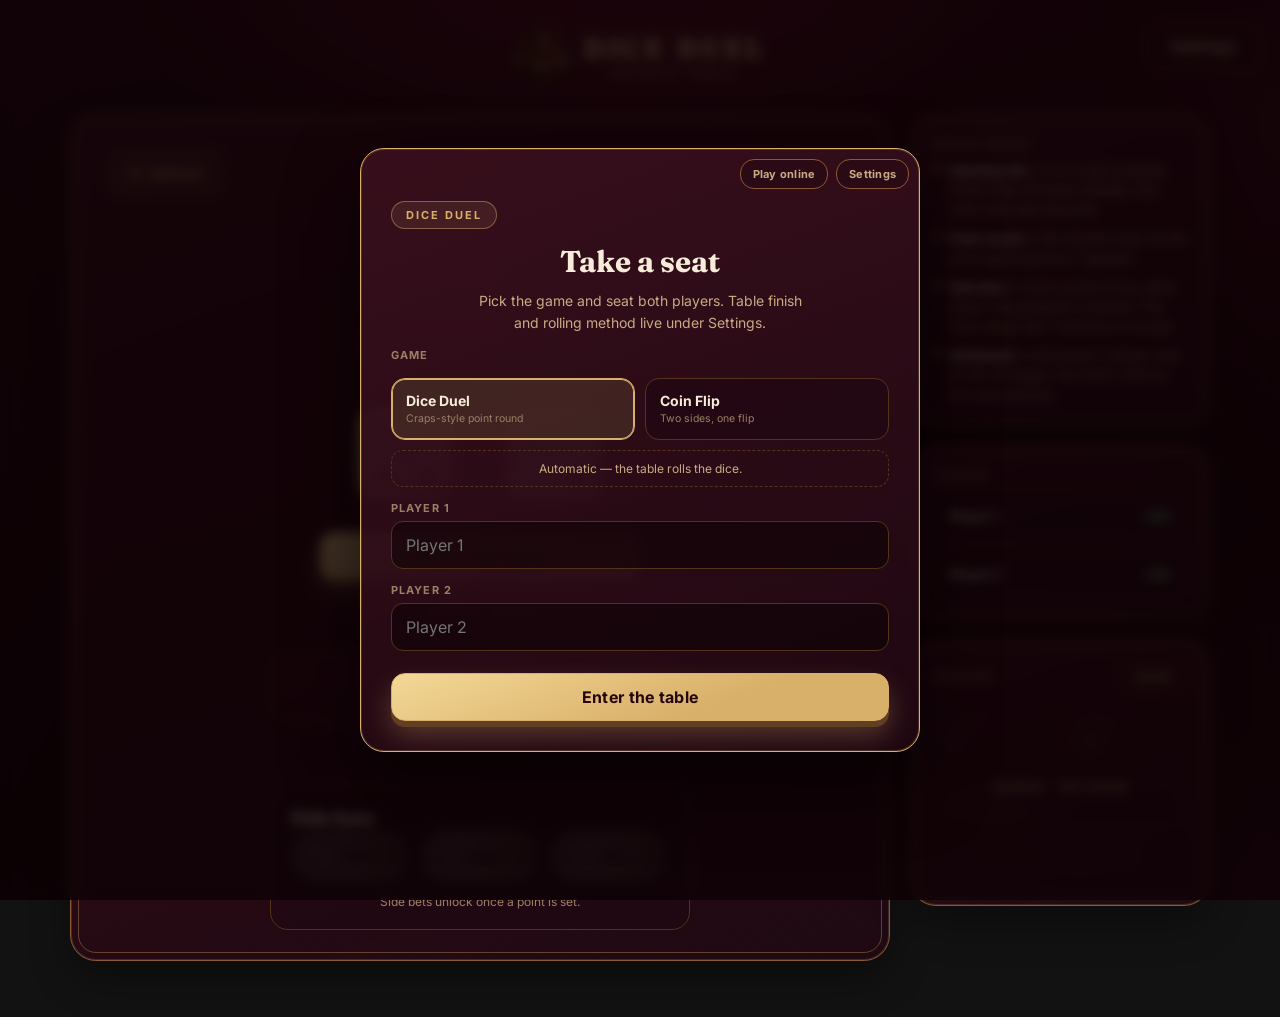
==== commit 426378d6: "Add files via upload" ====
--- a/index.html
+++ b/index.html
@@ -177,6 +177,8 @@
   box-shadow: inset 0 2px 4px #ffffff55, inset 0 -8px 14px #00000030, 0 10px 20px #00000055;
 }
 .die.rolling { animation: dieRoll .5s ease-out; }
+.point-display.beat { animation: beat .34s ease-out; }
+@keyframes beat { 0% { transform: scale(1); } 22% { transform: scale(1.13); text-shadow: 0 0 22px color-mix(in srgb, var(--danger) 70%, transparent); } 100% { transform: scale(1); } }
 @keyframes dieRoll { 0% { transform: rotate(0) scale(1); } 45% { transform: rotate(150deg) scale(.94); } 100% { transform: rotate(360deg) scale(1); } }
 .pip { width: 13px; height: 13px; border-radius: 50%; place-self: center; background: var(--pip); box-shadow: inset 0 1px 1px #00000055; }
 .dice-plus { font: 600 22px "Fraunces", serif; color: var(--ink-faint); }
@@ -247,6 +249,13 @@
 .ledger-money { font: 700 16px "Fraunces", serif; font-variant-numeric: tabular-nums; }
 .positive { color: var(--success); }
 .negative { color: var(--danger); }
+.panel-head { display: flex; align-items: center; justify-content: space-between; gap: 10px; margin-bottom: 10px; }
+.side-panel .panel-head h3 { margin: 0; }
+.btn.reveal-btn { min-height: 30px; padding: 0 14px; font-size: 11px; letter-spacing: .1em; text-transform: uppercase; border-radius: 999px; }
+.stats-wrap { position: relative; }
+.stats-wrap.locked #stats-panel { filter: blur(10px); opacity: .25; pointer-events: none; user-select: none; -webkit-user-select: none; }
+.stats-lock { position: absolute; inset: 0; display: grid; place-items: center; text-align: center; font: 700 11px "Inter", sans-serif; letter-spacing: .14em; text-transform: uppercase; color: var(--ink-soft); }
+.stats-wrap:not(.locked) .stats-lock { display: none; }
 .rules-list { margin: 0; padding: 0; list-style: none; display: grid; gap: 10px; }
 .rules-list li { font-size: 12.5px; line-height: 1.55; color: var(--ink-soft); padding-left: 16px; position: relative; }
 .rules-list li::before { content: "◆"; position: absolute; left: 0; top: 1px; font-size: 8px; color: var(--accent); }
@@ -473,14 +482,14 @@
       <div class="side-bets-panel" id="side-bets-panel">
         <h3>Side bets</h3>
         <div class="chip-row dimmed" id="chip-row">
+          <button class="chip-btn" data-sidebet="0.25" disabled>+25¢</button>
+          <button class="chip-btn" data-sidebet="0.5" disabled>+50¢</button>
           <button class="chip-btn" data-sidebet="1" disabled>+$1</button>
-          <button class="chip-btn" data-sidebet="2" disabled>+$2</button>
-          <button class="chip-btn" data-sidebet="5" disabled>+$5</button>
         </div>
         <p class="side-hint" id="side-hint">Side bets unlock once a point is set.</p>
         <div class="sidebet-offer hidden" id="sidebet-offer">
-          <p>Side bet: each player adds $<span id="sidebet-amount">1</span> — the pool grows by $<span id="sidebet-pool-add">2</span>.</p>
-          <small><span id="sidebet-seconds">5.0</span>s to accept</small>
+          <p>Side bet: each player adds $<span id="sidebet-amount">0.25</span> — the pool grows by $<span id="sidebet-pool-add">0.50</span>.</p>
+          <small><span id="sidebet-seconds">7.0</span>s to accept</small>
           <div class="timer-track"><i class="timer-fill" id="sidebet-timer"></i></div>
           <button class="btn btn-primary" id="sidebet-accept">Accept side bet</button>
         </div>
@@ -488,22 +497,28 @@
     </section>
 
     <aside class="rail">
+      <section class="card side-panel">
+        <h3 id="rules-panel-title">House rules</h3>
+        <ul class="rules-list" id="rules-panel-list">
+          <li><b>Opening roll —</b> 7 or 11 wins instantly. Snake eyes (2) loses instantly. Any other total sets the point.</li>
+          <li><b>Point round —</b> the shooter must roll the point again before a 7 appears.</li>
+          <li><b>Side bets —</b> once a point is live, either player may propose a side bet. The other player has 7 seconds to accept.</li>
+          <li><b>Settlement —</b> the winner's ledger rises by the full wager; the loser's falls by the same amount.</li>
+        </ul>
+      </section>
       <section class="card side-panel" id="ledger-panel">
         <h3>Ledger</h3>
         <div class="ledger" id="ledger"></div>
       </section>
       <section class="card side-panel">
-        <h3>Session</h3>
-        <div id="stats-panel"></div>
-      </section>
-      <section class="card side-panel">
-        <h3 id="rules-panel-title">House rules</h3>
-        <ul class="rules-list" id="rules-panel-list">
-          <li><b>Opening roll —</b> 7 or 11 wins instantly. Snake eyes (2) loses instantly. Any other total sets the point.</li>
-          <li><b>Point round —</b> the shooter must roll the point again before a 7 appears.</li>
-          <li><b>Side bets —</b> once a point is live, either player may propose a side bet. The other player has 5 seconds to accept.</li>
-          <li><b>Settlement —</b> the winner's ledger rises by the full wager; the loser's falls by the same amount.</li>
-        </ul>
+        <div class="panel-head">
+          <h3>Session</h3>
+          <button class="btn btn-ghost reveal-btn" id="stats-toggle" type="button" aria-expanded="false">Show</button>
+        </div>
+        <div class="stats-wrap locked" id="stats-wrap">
+          <div id="stats-panel" aria-hidden="true"></div>
+          <div class="stats-lock">Hidden · tap Show</div>
+        </div>
       </section>
     </aside>
   </main>
@@ -573,10 +588,10 @@
     { id: "rose",     name: "Rose",     colors: ["#ffe0e4", "#d4566a", "#78182a", "#fff2f4"] },
   ];
   const OPENING_STAKES = [1, 2, 5];
-  const SIDEBET_MS = 5000;
+  const SIDEBET_MS = 7000;
   // Dice spin and coin spin run for the same duration, then both hold the visible
   // result for RESULT_HOLD_MS before the win/lose screen takes over.
-  const SPIN_MS = 2400;
+  const SPIN_MS = 5000;
   const RESULT_HOLD_MS = 1500;
   const SETTINGS_KEY = "diceduel-settings";
 
@@ -669,7 +684,7 @@
   const DICE_RULES_HTML = `
     <li><b>Opening roll —</b> 7 or 11 wins instantly. Snake eyes (2) loses instantly. Any other total sets the point.</li>
     <li><b>Point round —</b> the shooter must roll the point again before a 7 appears.</li>
-    <li><b>Side bets —</b> once a point is live, either player may propose a side bet. The other player has 5 seconds to accept.</li>
+    <li><b>Side bets —</b> once a point is live, either player may propose a side bet. The other player has 7 seconds to accept.</li>
     <li><b>Hot hand —</b> win the round and you keep the dice. They only pass when the shooter loses.</li>
     <li><b>Settlement —</b> the winner's ledger rises by the full wager; the loser's falls by the same amount.</li>
     <li><b>Real dice —</b> switch the rolling method to Physical in Settings, then just tap the total you rolled.</li>`;
@@ -715,6 +730,14 @@
         osc.connect(filt).connect(gain).connect(ctx.destination);
         osc.start(t); osc.stop(t + .08);
       },
+      // Lub-dub: low body plus a short click so it still reads on phone speakers.
+      heartbeat() {
+        if (!ctx || !state.settings.sound) return; const t = ctx.currentTime;
+        tone(82, t, .16, "sine", .5); tone(165, t, .05, "triangle", .08);
+        tone(66, t + .15, .2, "sine", .4); tone(132, t + .15, .05, "triangle", .06);
+      },
+      land() { if (!ctx || !state.settings.sound) return; const t = ctx.currentTime; tone(300, t, .09, "triangle", .16); tone(140, t, .14, "sine", .2); },
+      tease() { if (!ctx || !state.settings.sound) return; const t = ctx.currentTime; tone(1318.5, t, .14, "sine", .07); tone(1760, t + .05, .16, "sine", .05); },
       win() {
         if (!ctx || !state.settings.sound) return; const t = ctx.currentTime;
         [523.25, 659.25, 783.99, 1046.5].forEach((f, i) => tone(f, t + i * .09, .5, "sine", .14));
@@ -734,7 +757,9 @@
   /* ---------------------------------------------------------
    * Helpers
    * ------------------------------------------------------- */
-  const money = (n) => `$${Math.abs(n)}`;
+  // Whole dollars show as $5; anything with cents shows as $5.25.
+  const money = (n) => { const a = Math.abs(n); return Number.isInteger(a) ? `$${a}` : `$${a.toFixed(2)}`; };
+  const amountText = (n) => money(n).slice(1);
   const PIECE_VARS = ["--die-1", "--die-2", "--die-3", "--pip", "--coin-1", "--coin-2", "--coin-3", "--coin-ink"];
 
   const styleColors = (list, id) => (list.find((s) => s.id === id) || list[0]).colors;
@@ -785,7 +810,7 @@
     }
 
     els.turn.innerHTML = `Wager ${money(wager)} · <b>${players[active]}</b>'s turn`;
-    els.wager.textContent = wager;
+    els.wager.textContent = amountText(wager);
 
     const draftAmount = pendingSideBet;
     if (draftAmount) {
@@ -830,7 +855,7 @@
       btn.disabled = !sideBetsUnlocked || pendingSideBet !== null;
     });
     els.sideHint.textContent = sideBetsUnlocked
-      ? "Propose a side bet — the other player has 5 seconds to accept."
+      ? "Propose a side bet — the other player has 7 seconds to accept."
       : "Side bets unlock once a point is set.";
     els.sideHint.classList.toggle("hidden", pendingSideBet !== null);
     els.chipRow.classList.toggle("hidden", pendingSideBet !== null);
@@ -862,6 +887,68 @@
     return str.replace(/[&<>"']/g, (c) => ({ "&": "&amp;", "<": "&lt;", ">": "&gt;", '"': "&quot;", "'": "&#39;" }[c]));
   }
 
+
+  /* ---------------------------------------------------------
+   * The roll (5s): both dice tumble, die 1 lands first, die 2 keeps
+   * spinning, flashes the number the shooter needs, then lands.
+   * In the point round a heartbeat thumps faster as the dice slow down.
+   * ------------------------------------------------------- */
+  const DIE1_LAND_MS = 3400;
+  const TEASE_AT_MS = 4100;
+  const TEASE_HOLD_MS = 420;
+  function playDiceRoll({ d1, d2, need, heartbeat, onDone }) {
+    const timers = new Set();
+    let stopped = false;
+    const t0 = performance.now();
+    const elapsed = () => performance.now() - t0;
+    const later = (ms, fn) => {
+      const id = setTimeout(() => { timers.delete(id); if (!stopped) fn(); }, Math.max(0, ms));
+      timers.add(id);
+    };
+    const face = (...not) => { let f; do { f = 1 + Math.floor(Math.random() * 6); } while (not.includes(f)); return f; };
+    const teaseOk = Number.isInteger(need) && need >= 1 && need <= 6;
+    let delay = 45;
+
+    const land = () => {
+      paintDie(els.die2, d2); sound.land();
+      stopped = true; timers.forEach(clearTimeout); timers.clear();
+      onDone();
+    };
+    const tease = () => {
+      paintDie(els.die2, need); sound.tease();
+      later(TEASE_HOLD_MS, () => {
+        paintDie(els.die2, face(need, d2)); sound.tick();
+        later(SPIN_MS - elapsed(), land);
+      });
+    };
+    const die2Tumble = () => {
+      const t = elapsed();
+      if (teaseOk && t >= TEASE_AT_MS) return tease();
+      if (!teaseOk && t >= SPIN_MS) return land();
+      paintDie(els.die2, face(need)); sound.tick();
+      delay = Math.min(delay * 1.1, 340);
+      later(Math.min(delay, (teaseOk ? TEASE_AT_MS : SPIN_MS) - t), die2Tumble);
+    };
+    const bothTumble = () => {
+      if (elapsed() >= DIE1_LAND_MS) { paintDie(els.die1, d1); sound.land(); return die2Tumble(); }
+      paintDie(els.die1, face()); paintDie(els.die2, face()); sound.tick();
+      delay = Math.min(delay * 1.13, 260);
+      later(Math.min(delay, DIE1_LAND_MS - elapsed()), bothTumble);
+    };
+    if (heartbeat) {
+      const beat = () => {
+        const t = elapsed();
+        if (t > SPIN_MS - 200) return;
+        sound.heartbeat();
+        els.pointDisplay.classList.remove("beat"); void els.pointDisplay.offsetWidth; els.pointDisplay.classList.add("beat");
+        later(900 - 540 * Math.min(1, t / SPIN_MS), beat);
+      };
+      beat();
+    }
+    bothTumble();
+    return () => { stopped = true; timers.forEach(clearTimeout); timers.clear(); };
+  }
+
   /* ---------------------------------------------------------
    * Rolling logic (dice)
    * ------------------------------------------------------- */
@@ -881,25 +968,13 @@
     sound.unlock();
     state.rolling = true;
     render();
-    // Decelerating tumble that runs for SPIN_MS, so the dice visibly settle rather than
-    // stopping dead — same curve and duration as the coin wheel.
-    let delay = 45, elapsed = 0;
-    const step = () => {
-      if (elapsed >= SPIN_MS) {
-        const a = 1 + (Math.random() * 6 | 0), b = 1 + (Math.random() * 6 | 0);
-        paintDie(els.die1, a); paintDie(els.die2, b);
-        state.rolling = false;
-        settleDiceRoll(a + b);
-        return;
-      }
-      paintDie(els.die1, 1 + (Math.random() * 6 | 0));
-      paintDie(els.die2, 1 + (Math.random() * 6 | 0));
-      sound.tick();
-      elapsed += delay;
-      delay = Math.min(delay * 1.15, 300);
-      setTimeout(step, delay);
-    };
-    step();
+    const a = 1 + (Math.random() * 6 | 0), b = 1 + (Math.random() * 6 | 0);
+    playDiceRoll({
+      d1: a, d2: b,
+      need: (state.point || 7) - a,      // the face die 2 needs to win (point, or 7 on the come-out)
+      heartbeat: state.point !== null,
+      onDone: () => { state.rolling = false; settleDiceRoll(a + b); },
+    });
   }
 
   // Everything is decided by the total: 2 can only ever be 1+1, so it *is* snake eyes.
@@ -984,8 +1059,8 @@
     if (state.pendingSideBet !== null || state.rolling || state.roundEnding) return;
     sound.click();
     state.pendingSideBet = amount;
-    els.sidebetAmount.textContent = amount;
-    els.sidebetPoolAdd.textContent = amount * 2;
+    els.sidebetAmount.textContent = amountText(amount);
+    els.sidebetPoolAdd.textContent = amountText(amount * 2);
     els.sidebetOffer.classList.remove("hidden");
     state.sideBetDeadline = Date.now() + SIDEBET_MS;
     const tick = () => {
@@ -1030,6 +1105,7 @@
     els.setup.innerHTML = `
       <div class="modal setup-modal">
         <div class="modal-links">
+          <a class="btn btn-ghost" href="online.html" style="display:inline-flex;align-items:center;text-decoration:none">Play online</a>
           <button class="btn btn-ghost" id="lobby-settings" type="button">Settings</button>
         </div>
         <span class="eyebrow">Dice Duel</span>
@@ -1444,6 +1520,18 @@
     });
   }
 
+
+  /* ---- Session stats stay hidden until someone taps Show ---- */
+  (() => {
+    const btn = document.getElementById("stats-toggle"), wrap = document.getElementById("stats-wrap");
+    btn.addEventListener("click", () => {
+      const locked = wrap.classList.toggle("locked");
+      btn.textContent = locked ? "Show" : "Hide";
+      btn.setAttribute("aria-expanded", String(!locked));
+      document.getElementById("stats-panel").setAttribute("aria-hidden", String(locked));
+    });
+  })();
+
   /* ---------------------------------------------------------
    * Init
    * ------------------------------------------------------- */
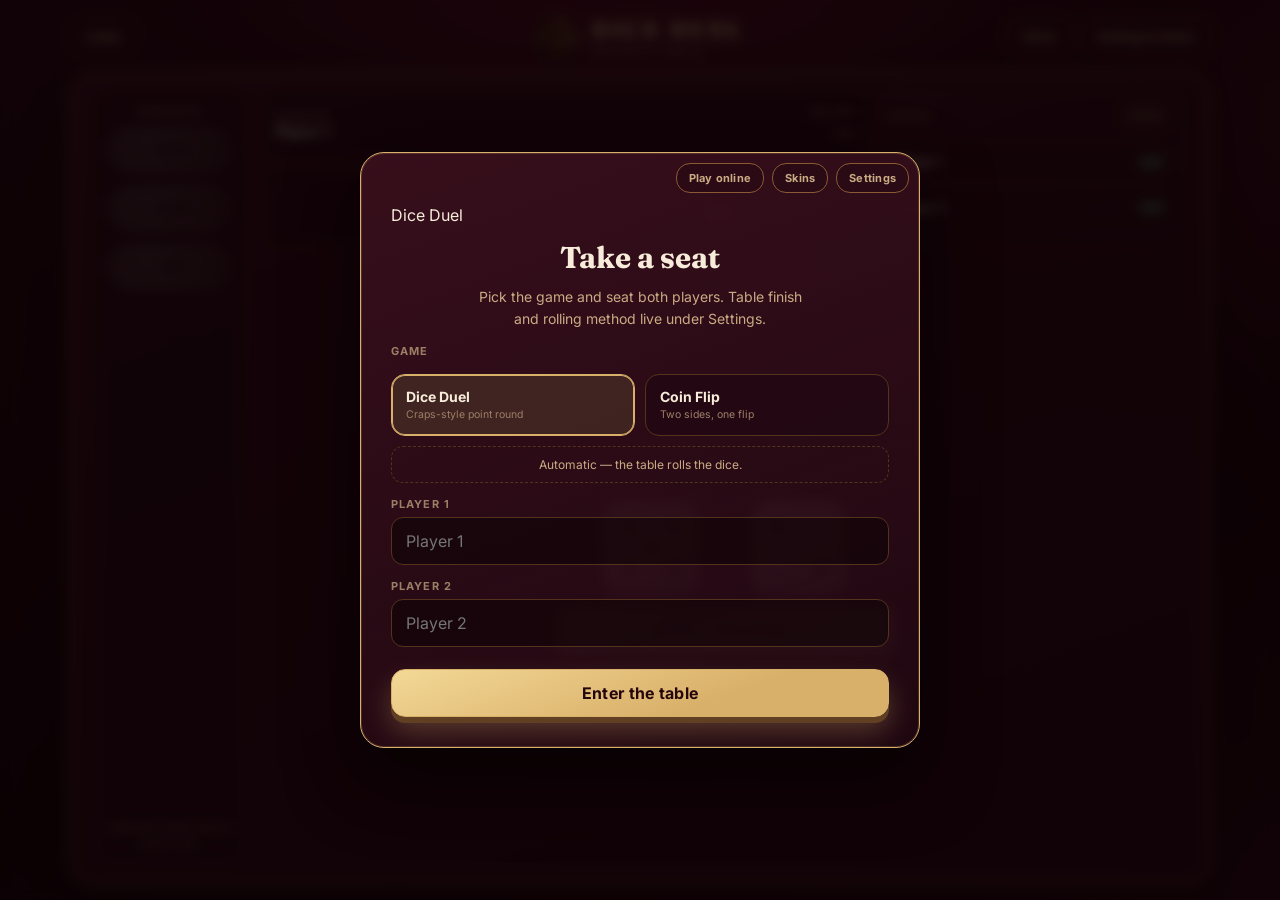
==== commit 9e81eb48: "Add files via upload" ====
--- a/index.html
+++ b/index.html
@@ -21,12 +21,13 @@
    ============================================================ */
 
 * { box-sizing: border-box; }
-html { color-scheme: dark; -webkit-text-size-adjust: 100%; }
+/* The whole game is sized to the viewport — nothing on the table ever scrolls. */
+html { color-scheme: dark; -webkit-text-size-adjust: 100%; height: 100%; }
 body {
   margin: 0;
-  min-height: 100dvh;
+  height: 100dvh;
   min-width: 320px;
-  overflow-x: hidden;
+  overflow: hidden;
   font-family: "Inter", -apple-system, "Segoe UI", sans-serif;
   color: var(--ink);
   background:
@@ -108,21 +109,31 @@
 .hidden { display: none !important; }
 .sr-only { position: absolute; width: 1px; height: 1px; overflow: hidden; clip: rect(0 0 0 0); white-space: nowrap; }
 
-.shell { width: min(100%, 1180px); margin: 0 auto; padding: 28px 20px 56px; }
+.shell {
+  width: min(100%, 1180px); margin: 0 auto;
+  height: 100dvh; display: flex; flex-direction: column;
+  padding: clamp(8px, 1.6vh, 18px) 18px calc(clamp(8px, 1.6vh, 18px) + env(safe-area-inset-bottom));
+  gap: clamp(6px, 1.2vh, 14px);
+}
 
 /* ---------- header ---------- */
-.topbar { display: flex; flex-direction: column; align-items: center; gap: 4px; margin-bottom: 30px; text-align: center; }
-.crest { width: 56px; height: 56px; border-radius: 50%; object-fit: cover; object-position: 50% 18%; border: 1px solid var(--border-strong); box-shadow: 0 4px 16px #00000066; }
-.wordmark { display: flex; align-items: center; gap: 14px; }
+/* Lobby sits left, Skins + Settings & Rules right, wordmark centred between them. */
+.topbar {
+  flex: none; display: grid; grid-template-columns: 1fr auto 1fr; align-items: center; gap: 10px;
+}
+.topbar-left { justify-self: start; }
+.crest { width: clamp(30px, 5vh, 50px); height: clamp(30px, 5vh, 50px); border-radius: 50%; object-fit: cover; object-position: 50% 18%; border: 1px solid var(--border-strong); box-shadow: 0 4px 16px #00000066; }
+.wordmark { display: flex; align-items: center; gap: 12px; justify-self: center; }
 .wordmark h1 {
-  font-size: 26px; font-weight: 600; letter-spacing: .16em; text-transform: uppercase;
+  font-size: clamp(15px, 2.4vh, 24px); font-weight: 600; letter-spacing: .16em; text-transform: uppercase;
   color: var(--accent-strong); text-shadow: 0 2px 10px color-mix(in srgb, var(--accent) 45%, transparent);
 }
-.tagline { margin: 2px 0 0; font-size: 11px; letter-spacing: .32em; text-transform: uppercase; color: var(--ink-faint); font-weight: 600; }
-.topbar-actions { position: absolute; right: 20px; top: 22px; display: flex; gap: 8px; }
+.tagline { margin: 2px 0 0; font-size: clamp(8px, 1.1vh, 11px); letter-spacing: .3em; text-transform: uppercase; color: var(--ink-faint); font-weight: 600; }
+.topbar-actions { justify-self: end; display: flex; gap: 8px; }
+.topbar .btn { min-height: clamp(32px, 4.4vh, 42px); padding: 0 clamp(10px, 1.4vw, 16px); font-size: clamp(10px, 1.3vh, 12.5px); }
 
 /* ---------- layout ---------- */
-main.table-layout { display: grid; grid-template-columns: minmax(0, 1fr) 300px; gap: 20px; align-items: start; }
+main.table-layout { flex: 1; min-height: 0; display: block; }
 
 .card {
   position: relative;
@@ -139,57 +150,55 @@
 }
 
 /* ---------- table (game) panel ---------- */
-.table-panel { padding: 34px 36px 30px; text-align: center; overflow: hidden; }
-
-.status-row { display: flex; align-items: center; justify-content: space-between; gap: 12px; margin-bottom: 22px; }
-.eyebrow {
-  font: 700 11px "Inter", sans-serif; letter-spacing: .18em; text-transform: uppercase; color: var(--accent);
-  padding: 6px 14px; border: 1px solid color-mix(in srgb, var(--accent) 45%, transparent); border-radius: 999px;
-  background: color-mix(in srgb, var(--accent) 10%, transparent);
-}
-.turn-indicator { font: 600 11px "Inter", sans-serif; letter-spacing: .1em; text-transform: uppercase; color: var(--ink-faint); }
-.turn-indicator b { color: var(--ink-soft); font-weight: 700; }
-
-/* Sits where the phase badge used to: one tap jumps to the other game. */
-.mode-switch {
-  font: 700 11px "Inter", sans-serif; letter-spacing: .16em; text-transform: uppercase; color: var(--accent);
-  min-height: 34px; padding: 0 16px; border-radius: 999px;
-  border: 1px solid color-mix(in srgb, var(--accent) 45%, transparent);
-  background: color-mix(in srgb, var(--accent) 10%, transparent);
-  transition: background .15s, border-color .15s, color .15s;
-}
-.mode-switch::before { content: "⇄"; margin-right: 8px; font-size: 13px; letter-spacing: 0; }
-.mode-switch:hover { border-color: var(--border-strong); background: color-mix(in srgb, var(--accent) 20%, transparent); color: var(--accent-strong); }
-
-.shooter-block { margin: 6px auto 22px; max-width: 460px; }
-.shooter-name { font-size: 14px; font-weight: 700; letter-spacing: .1em; text-transform: uppercase; color: var(--ink-faint); }
-.point-display { margin: 6px 0 0; font: 600 56px/1 "Fraunces", Georgia, serif; color: var(--ink); }
-.point-display .slash { color: var(--ink-faint); font-weight: 500; margin: 0 6px; }
-.table-call { margin: 10px 0 0; font: italic 500 14px "Fraunces", Georgia, serif; color: var(--ink-soft); min-height: 20px; }
-.rule-copy { margin: 4px 0 0; font-size: 13px; color: var(--ink-faint); min-height: 18px; }
-
-.dice-row { min-height: 148px; display: flex; align-items: center; justify-content: center; gap: 20px; }
+.table-panel {
+  height: 100%; padding: clamp(12px, 2.2vh, 26px) clamp(14px, 2vw, 28px);
+  text-align: center; overflow: hidden;
+}
+/* Side-bet rail down the left, everything else in the main column. */
+.table-grid { height: 100%; display: grid; grid-template-columns: clamp(104px, 13vw, 150px) minmax(0, 1fr); gap: clamp(10px, 1.6vw, 22px); }
+.table-main { min-height: 0; display: flex; flex-direction: column; align-items: center; }
+
+/* Top info boxes: name+roll and point/wager on the left, flippable ledger on the right. */
+.info-grid {
+  width: 100%; display: grid; grid-template-columns: 1fr 1fr minmax(150px, 1.05fr);
+  gap: clamp(6px, 1vh, 10px); margin-bottom: clamp(6px, 1.2vh, 14px);
+}
+.info-box {
+  padding: clamp(6px, 1.1vh, 12px) 10px; border-radius: 14px;
+  border: 1px solid var(--border-soft); background: color-mix(in srgb, var(--surface-soft) 88%, transparent);
+  display: flex; flex-direction: column; justify-content: center; gap: 2px; min-width: 0;
+}
+.info-box small { display: block; font: 700 clamp(8px, 1.05vh, 10px) "Inter", sans-serif; letter-spacing: .14em; text-transform: uppercase; color: var(--ink-faint); }
+.info-box strong { font: 600 clamp(17px, 3vh, 30px)/1.1 "Fraunces", Georgia, serif; color: var(--ink); }
+.info-shooter { grid-column: span 2; flex-direction: row; align-items: center; justify-content: space-between; gap: 10px; }
+.info-shooter .who { min-width: 0; text-align: left; }
+.info-shooter .who b { display: block; font: 700 clamp(11px, 1.6vh, 15px) "Inter", sans-serif; color: var(--ink); overflow: hidden; text-overflow: ellipsis; white-space: nowrap; }
+.info-rolled { text-align: right; flex: none; }
+.info-rolled strong { color: var(--accent-strong); }
+.wager-preview { display: block; font: 500 clamp(8px, 1.05vh, 11px) "Inter", sans-serif; color: var(--ink-faint); }
+.point-display { margin: 0; color: var(--ink); }
+.point-display.beat { animation: beat .34s ease-out; }
+
+.table-call { margin: 0; font: italic 500 clamp(11px, 1.6vh, 14px) "Fraunces", Georgia, serif; color: var(--ink-soft); }
+.rule-copy { margin: 2px 0 0; font-size: clamp(10px, 1.4vh, 13px); color: var(--ink-faint); }
+
+/* Dice, pad and the roll button travel together in the middle of the column. */
+.play-stage { flex: 1; min-height: 0; width: 100%; display: flex; flex-direction: column; align-items: center; justify-content: center; gap: clamp(4px, 1vh, 12px); }
+.dice-row { display: flex; align-items: center; justify-content: center; gap: clamp(10px, 2vw, 20px); }
 .die {
-  width: 96px; height: 96px; border-radius: 20px; padding: 14px;
+  width: var(--die-size); height: var(--die-size); border-radius: 20px; padding: calc(var(--die-size) * .145);
   display: grid; grid-template: repeat(3, 1fr) / repeat(3, 1fr);
   border: 2px solid var(--border-strong);
   background: linear-gradient(155deg, var(--die-1), var(--die-2) 55%, var(--die-3));
   box-shadow: inset 0 2px 4px #ffffff55, inset 0 -8px 14px #00000030, 0 10px 20px #00000055;
 }
+:root { --die-size: clamp(54px, 13vh, 96px); }
 .die.rolling { animation: dieRoll .5s ease-out; }
 .point-display.beat { animation: beat .34s ease-out; }
 @keyframes beat { 0% { transform: scale(1); } 22% { transform: scale(1.13); text-shadow: 0 0 22px color-mix(in srgb, var(--danger) 70%, transparent); } 100% { transform: scale(1); } }
 @keyframes dieRoll { 0% { transform: rotate(0) scale(1); } 45% { transform: rotate(150deg) scale(.94); } 100% { transform: rotate(360deg) scale(1); } }
-.pip { width: 13px; height: 13px; border-radius: 50%; place-self: center; background: var(--pip); box-shadow: inset 0 1px 1px #00000055; }
-.dice-plus { font: 600 22px "Fraunces", serif; color: var(--ink-faint); }
-
-.total-chip {
-  display: none; width: 132px; margin: 18px auto 6px; padding: 10px 8px; border-radius: 16px;
-  border: 1px solid var(--border-strong); background: color-mix(in srgb, var(--accent) 16%, var(--surface));
-  font: 700 11px "Inter", sans-serif; letter-spacing: .1em; text-transform: uppercase; color: var(--ink-soft);
-}
-.total-chip.visible { display: block; }
-.total-chip strong { display: block; margin-top: 2px; font: 600 30px "Fraunces", serif; color: var(--ink); letter-spacing: -.02em; }
+.pip { width: calc(var(--die-size) * .135); height: calc(var(--die-size) * .135); border-radius: 50%; place-self: center; background: var(--pip); box-shadow: inset 0 1px 1px #00000055; }
+.dice-plus { font: 600 clamp(15px, 2.4vh, 22px) "Fraunces", serif; color: var(--ink-faint); }
 
 .btn {
   border: 0; border-radius: var(--radius-control); font-weight: 700; letter-spacing: .02em;
@@ -208,54 +217,67 @@
 }
 .btn-ghost:hover { border-color: var(--border-strong); color: var(--ink); }
 
-#roll { width: min(100%, 320px); font: 700 15px "Inter", sans-serif; text-transform: uppercase; letter-spacing: .1em; margin: 4px auto 26px; display: block; }
-
-.wager-plate { width: min(100%, 420px); margin: 0 auto 18px; }
-.wager-plate h3, .side-panel h3 {
-  margin: 0 0 10px; font: 700 11px "Inter", sans-serif; letter-spacing: .18em; text-transform: uppercase; color: var(--ink-faint);
-}
-.pool-amount {
-  padding: 14px; border-radius: 16px; border: 1px solid var(--border);
-  background: linear-gradient(160deg, var(--surface-strong), var(--surface-soft));
-  box-shadow: inset 0 0 16px #00000040;
-  font: 600 32px "Fraunces", serif; color: var(--accent-strong); letter-spacing: -.02em;
-}
-.wager-preview { display: block; margin-top: 6px; font: 500 12px "Inter", sans-serif; color: var(--ink-faint); min-height: 16px; }
-
-.side-bets-panel { width: min(100%, 420px); margin: 0 auto; padding: 18px 20px; text-align: left; border-radius: 18px; border: 1px solid var(--border-soft); background: color-mix(in srgb, var(--surface-soft) 92%, transparent); }
-.chip-row { display: grid; grid-template-columns: repeat(3, 1fr); gap: 10px; }
+#roll {
+  width: min(100%, 340px); font: 700 clamp(11px, 1.6vh, 15px) "Inter", sans-serif;
+  text-transform: uppercase; letter-spacing: .1em; margin: 0 auto; display: block; flex: none;
+  min-height: clamp(38px, 5.6vh, 52px);
+}
+
+/* ---------- side-bet rail (left column) ---------- */
+.bet-rail {
+  min-height: 0; display: flex; flex-direction: column; text-align: left;
+  padding: clamp(8px, 1.4vh, 16px) clamp(8px, 0.9vw, 14px); border-radius: 18px;
+  border: 1px solid var(--border-soft); background: color-mix(in srgb, var(--surface-soft) 92%, transparent);
+}
+.bet-rail h3 { margin: 0 0 clamp(6px, 1vh, 12px); font: 700 clamp(8px, 1.1vh, 11px) "Inter", sans-serif; letter-spacing: .16em; text-transform: uppercase; color: var(--ink-faint); text-align: center; }
+.chip-row { display: flex; flex-direction: column; gap: clamp(6px, 1.1vh, 12px); }
+/* Chips sit under the heading; the hint is pinned to the bottom of the rail. */
+.bet-rail .side-hint { margin-top: auto; padding-top: 10px; }
 .chip-btn {
-  min-height: 54px; border-radius: 999px; border: 1px solid var(--border-strong);
+  min-height: clamp(36px, 5.4vh, 54px); border-radius: 999px; border: 1px solid var(--border-strong);
   background: radial-gradient(circle at 35% 30%, var(--die-1), var(--accent) 55%, var(--border) 100%);
-  color: var(--accent-ink); font: 800 15px "Inter", sans-serif; box-shadow: 0 4px 0 color-mix(in srgb, var(--border) 70%, black), inset 0 0 0 3px color-mix(in srgb, var(--accent-ink) 12%, transparent);
+  color: var(--accent-ink); font: 800 clamp(12px, 1.7vh, 16px) "Inter", sans-serif;
+  box-shadow: 0 4px 0 color-mix(in srgb, var(--border) 70%, black), inset 0 0 0 3px color-mix(in srgb, var(--accent-ink) 12%, transparent);
 }
 .chip-btn:disabled { opacity: .4; filter: grayscale(.5); box-shadow: none; }
 .chip-row.dimmed { opacity: .4; filter: grayscale(.6); }
-.side-hint { margin: 10px 0 0; font-size: 12px; color: var(--ink-faint); text-align: center; line-height: 1.5; }
-
-.sidebet-offer { margin-top: 14px; padding: 16px; border-radius: 16px; border: 1px solid var(--border-strong); background: color-mix(in srgb, var(--accent) 10%, var(--surface)); text-align: center; }
-.sidebet-offer p { margin: 0; font-size: 13px; font-weight: 600; color: var(--ink); }
-.sidebet-offer small { display: block; margin: 8px 0 10px; font-size: 11px; letter-spacing: .06em; text-transform: uppercase; color: var(--ink-faint); }
+.side-hint { margin: clamp(6px, 1vh, 12px) 0 0; font-size: clamp(9px, 1.2vh, 11.5px); color: var(--ink-faint); text-align: center; line-height: 1.45; }
+
+.sidebet-offer { margin-top: 10px; padding: 12px; border-radius: 14px; border: 1px solid var(--border-strong); background: color-mix(in srgb, var(--accent) 10%, var(--surface)); text-align: center; }
+.sidebet-offer p { margin: 0; font-size: clamp(10px, 1.3vh, 12.5px); font-weight: 600; color: var(--ink); }
+.sidebet-offer small { display: block; margin: 6px 0 8px; font-size: 10px; letter-spacing: .06em; text-transform: uppercase; color: var(--ink-faint); }
 .timer-track { height: 5px; border-radius: 999px; overflow: hidden; background: #00000040; }
 .timer-fill { display: block; height: 100%; background: linear-gradient(90deg, var(--accent), var(--accent-strong)); transition: width .1s linear; }
-.sidebet-offer .btn { width: 100%; margin-top: 12px; }
-
-/* ---------- aside / ledger ---------- */
-aside.rail { display: grid; gap: 18px; align-content: start; }
-.side-panel { padding: 22px; }
-.ledger { display: grid; gap: 10px; }
-.ledger-row { display: grid; grid-template-columns: minmax(0, 1fr) auto; align-items: center; gap: 8px; padding: 13px 15px; border-radius: 13px; background: color-mix(in srgb, var(--surface-soft) 90%, transparent); border: 1px solid var(--border-soft); }
-.ledger-row b { overflow: hidden; text-overflow: ellipsis; white-space: nowrap; font-size: 13px; color: var(--ink); }
-.ledger-money { font: 700 16px "Fraunces", serif; font-variant-numeric: tabular-nums; }
+.sidebet-offer .btn { width: 100%; margin-top: 10px; min-height: 38px; font-size: 11.5px; padding: 0 8px; }
+
+/* ---------- ledger: one face, flips to session stats ---------- */
+.ledger-flip { grid-column: 3; grid-row: 1 / span 2; perspective: 1200px; min-height: clamp(104px, 17vh, 170px); position: relative; z-index: 2; }
+/* Absolute so growing the flipped card never stretches the info-grid rows behind it. */
+.flip-inner { position: absolute; top: 0; left: 0; width: 100%; height: 100%; transition: transform .55s cubic-bezier(.3,.8,.3,1), height .35s ease; transform-style: preserve-3d; }
+/* Flipped, the card grows down over the empty felt so every stat fits without scrolling. */
+.ledger-flip.flipped { z-index: 5; }
+.ledger-flip.flipped .flip-inner { transform: rotateY(180deg); height: clamp(186px, 31vh, 310px); }
+.ledger-flip.flipped .flip-back { box-shadow: 0 18px 40px #00000070; }
+.flip-face {
+  position: absolute; inset: 0; backface-visibility: hidden; -webkit-backface-visibility: hidden;
+  border-radius: 14px; border: 1px solid var(--border-soft);
+  /* Opaque base: the flipped face lifts over the table and must not let it show through. */
+  background-color: var(--bg-2);
+  background-image: linear-gradient(160deg, var(--surface-strong), var(--surface-soft));
+  padding: clamp(7px, 1.1vh, 12px) clamp(8px, 0.8vw, 13px); text-align: left;
+  display: flex; flex-direction: column; overflow: hidden;
+}
+.flip-back { transform: rotateY(180deg); }
+.panel-head { display: flex; align-items: center; justify-content: space-between; gap: 8px; margin-bottom: clamp(4px, .8vh, 9px); flex: none; }
+.panel-head h3 { margin: 0; font: 700 clamp(8px, 1.05vh, 10px) "Inter", sans-serif; letter-spacing: .14em; text-transform: uppercase; color: var(--ink-faint); }
+.btn.reveal-btn { min-height: clamp(22px, 3vh, 28px); padding: 0 clamp(8px, .8vw, 13px); font-size: clamp(8.5px, 1.05vh, 10.5px); letter-spacing: .1em; text-transform: uppercase; border-radius: 999px; }
+.ledger { display: grid; gap: clamp(4px, .8vh, 8px); align-content: center; flex: 1; min-height: 0; }
+.ledger-row { display: grid; grid-template-columns: minmax(0, 1fr) auto; align-items: center; gap: 8px; padding: clamp(5px, .9vh, 10px) clamp(8px, .8vw, 13px); border-radius: 11px; background: color-mix(in srgb, var(--surface) 70%, transparent); border: 1px solid var(--border-soft); }
+.ledger-row b { overflow: hidden; text-overflow: ellipsis; white-space: nowrap; font-size: clamp(10px, 1.35vh, 13px); color: var(--ink); }
+.ledger-money { font: 700 clamp(12px, 1.8vh, 16px) "Fraunces", serif; font-variant-numeric: tabular-nums; }
 .positive { color: var(--success); }
 .negative { color: var(--danger); }
-.panel-head { display: flex; align-items: center; justify-content: space-between; gap: 10px; margin-bottom: 10px; }
-.side-panel .panel-head h3 { margin: 0; }
-.btn.reveal-btn { min-height: 30px; padding: 0 14px; font-size: 11px; letter-spacing: .1em; text-transform: uppercase; border-radius: 999px; }
-.stats-wrap { position: relative; }
-.stats-wrap.locked #stats-panel { filter: blur(10px); opacity: .25; pointer-events: none; user-select: none; -webkit-user-select: none; }
-.stats-lock { position: absolute; inset: 0; display: grid; place-items: center; text-align: center; font: 700 11px "Inter", sans-serif; letter-spacing: .14em; text-transform: uppercase; color: var(--ink-soft); }
-.stats-wrap:not(.locked) .stats-lock { display: none; }
+.flip-back #stats-panel { flex: 1; min-height: 0; overflow: auto; }
 .rules-list { margin: 0; padding: 0; list-style: none; display: grid; gap: 10px; }
 .rules-list li { font-size: 12.5px; line-height: 1.55; color: var(--ink-soft); padding-left: 16px; position: relative; }
 .rules-list li::before { content: "◆"; position: absolute; left: 0; top: 1px; font-size: 8px; color: var(--accent); }
@@ -342,28 +364,32 @@
 .confetti i { position: absolute; top: -14px; width: 7px; height: 7px; background: var(--accent-strong); transform: rotate(45deg); animation: fall 2.6s linear infinite; opacity: .85; }
 @keyframes fall { to { transform: translateY(120%) rotate(220deg); opacity: 0; } }
 
-/* ---------- session stats ---------- */
-.stat-grid { display: grid; grid-template-columns: 1fr 1fr; gap: 9px; margin-bottom: 4px; }
-.stat-box { padding: 12px; border-radius: 12px; border: 1px solid var(--border-soft); background: color-mix(in srgb, var(--surface-soft) 88%, transparent); }
-.stat-box small { display: block; font: 700 10px "Inter", sans-serif; letter-spacing: .1em; text-transform: uppercase; color: var(--ink-faint); }
-.stat-box strong { display: block; margin-top: 4px; font: 600 19px "Fraunces", serif; color: var(--ink); }
-.stat-bars { display: flex; align-items: flex-end; gap: 3px; height: 46px; margin-top: 10px; }
+/* ---------- session stats (back of the ledger card) ---------- */
+.stat-grid { display: grid; grid-template-columns: 1fr 1fr; gap: 5px; margin-bottom: 5px; }
+.stat-box { padding: clamp(4px, .7vh, 8px) 8px; border-radius: 10px; border: 1px solid var(--border-soft); background: color-mix(in srgb, var(--surface) 70%, transparent); }
+.stat-box small { display: block; font: 700 clamp(7px, .95vh, 9px) "Inter", sans-serif; letter-spacing: .1em; text-transform: uppercase; color: var(--ink-faint); }
+.stat-box strong { display: block; margin-top: 2px; font: 600 clamp(11px, 1.6vh, 15px) "Fraunces", serif; color: var(--ink); }
+.stat-split { display: grid; gap: 4px; margin-bottom: 5px; }
+.stat-split-row { display: grid; grid-template-columns: minmax(0, 1fr) auto auto; gap: 6px; align-items: baseline; padding: clamp(3px, .6vh, 6px) 8px; border-radius: 9px; background: color-mix(in srgb, var(--surface) 70%, transparent); border: 1px solid var(--border-soft); }
+.stat-split-row b { overflow: hidden; text-overflow: ellipsis; white-space: nowrap; font: 600 clamp(9px, 1.2vh, 11px) "Inter", sans-serif; color: var(--ink); }
+.stat-split-row span { font: 700 clamp(9px, 1.2vh, 11.5px) "Fraunces", serif; font-variant-numeric: tabular-nums; }
+.stat-bars { display: flex; align-items: flex-end; gap: 2px; height: clamp(22px, 4vh, 40px); margin-top: 4px; }
 .stat-bars i { flex: 1; min-height: 3px; background: linear-gradient(180deg, var(--accent-strong), var(--accent)); border-radius: 3px 3px 1px 1px; position: relative; }
-.stat-bars-labels { display: flex; gap: 3px; margin-top: 4px; }
-.stat-bars-labels span { flex: 1; text-align: center; font-size: 9px; color: var(--ink-faint); }
-.stat-empty { font-size: 12px; color: var(--ink-faint); text-align: center; padding: 6px 0; }
+.stat-bars-labels { display: flex; gap: 2px; margin-top: 3px; }
+.stat-bars-labels span { flex: 1; text-align: center; font-size: clamp(6px, .9vh, 8.5px); color: var(--ink-faint); }
+.stat-empty { font-size: clamp(9px, 1.2vh, 11px); color: var(--ink-faint); text-align: center; padding: 6px 0; }
 
 /* ---------- rolling method / physical entry ---------- */
 .method-hint { margin: 10px 0 0; padding: 10px 12px; border-radius: 12px; border: 1px dashed var(--border-soft); font-size: 12px; color: var(--ink-soft); text-align: center; }
 
 /* ---------- coin flip stage ----------
    Coin Flip is a bare flipper: no wagers, ledger, stats, rules or side bets. */
-.coin-mode .shooter-block, .coin-mode .dice-row, .coin-mode .num-pad,
-.coin-mode .total-chip, .coin-mode #roll,
-.coin-mode .wager-plate, .coin-mode .side-bets-panel,
-.coin-mode aside.rail { display: none !important; }
-.coin-mode main.table-layout { grid-template-columns: minmax(0, 1fr); width: min(100%, 620px); margin: 0 auto; }
-.coin-mode .table-panel { padding-bottom: 36px; }
+.coin-mode .info-grid, .coin-mode .dice-row, .coin-mode .num-pad,
+.coin-mode .table-call, .coin-mode .rule-copy, .coin-mode #roll,
+.coin-mode .bet-rail { display: none !important; }
+.coin-mode main.table-layout { width: min(100%, 620px); margin: 0 auto; }
+.coin-mode .table-grid { grid-template-columns: minmax(0, 1fr); }
+.coin-mode .table-main { justify-content: center; }
 
 .coin-play { width: min(100%, 420px); margin: 4px auto 0; }
 .coin-calls { display: grid; grid-template-columns: 1fr 1fr; gap: 10px; margin-bottom: 18px; }
@@ -399,13 +425,13 @@
 }
 
 /* ---------- physical entry pads (inline, no extra screens) ---------- */
-.num-pad { width: min(100%, 440px); margin: 0 auto 6px; }
-.num-pad .pad-label { margin: 0 0 10px; font: 700 11px "Inter", sans-serif; letter-spacing: .16em; text-transform: uppercase; color: var(--ink-faint); }
-.num-grid { display: grid; grid-template-columns: repeat(6, 1fr); gap: 8px; }
+.num-pad { width: min(100%, 440px); margin: 0 auto; flex: none; }
+.num-pad .pad-label { margin: 0 0 clamp(5px, .9vh, 10px); font: 700 clamp(8px, 1.1vh, 11px) "Inter", sans-serif; letter-spacing: .16em; text-transform: uppercase; color: var(--ink-faint); }
+.num-grid { display: grid; grid-template-columns: repeat(6, 1fr); gap: clamp(5px, .8vh, 8px); }
 .num-btn {
-  min-height: 58px; border-radius: 14px; border: 1px solid var(--border-soft);
+  min-height: clamp(36px, 6vh, 58px); border-radius: 14px; border: 1px solid var(--border-soft);
   background: color-mix(in srgb, var(--surface-soft) 88%, transparent);
-  color: var(--ink-soft); font: 700 21px "Fraunces", serif;
+  color: var(--ink-soft); font: 700 clamp(14px, 2.2vh, 21px) "Fraunces", serif;
 }
 .num-btn:hover:not(:disabled) { border-color: var(--border-strong); color: var(--ink); }
 .num-btn.selected {
@@ -415,16 +441,19 @@
 }
 .num-btn:disabled { opacity: .45; cursor: not-allowed; }
 
-@media (max-width: 900px) {
-  main.table-layout { grid-template-columns: 1fr; }
-}
 @media (max-width: 760px) {
-  .shell { padding: 20px 14px 44px; }
-  .table-panel { padding: 26px 18px; }
-  .point-display { font-size: 44px; }
-  .die { width: clamp(72px, 24vw, 92px); height: clamp(72px, 24vw, 92px); }
-  .topbar-actions { position: static; justify-content: center; margin-top: 10px; }
-  .topbar { position: relative; }
+  .shell { padding: 8px 10px calc(8px + env(safe-area-inset-bottom)); }
+  .table-panel { padding: 12px 10px; }
+  .table-grid { grid-template-columns: clamp(86px, 24vw, 120px) minmax(0, 1fr); gap: 9px; }
+  :root { --die-size: clamp(48px, 11vh, 80px); }
+  .tagline { display: none; }
+  /* Narrow screens: ledger drops under the name/point/wager boxes. */
+  .info-grid { grid-template-columns: 1fr 1fr; }
+  .ledger-flip { grid-column: 1 / -1; grid-row: auto; min-height: clamp(88px, 15vh, 130px); }
+}
+@media (max-width: 420px) {
+  .topbar .btn { padding: 0 8px; font-size: 9.5px; letter-spacing: 0; }
+  .wordmark { gap: 8px; }
 }
 @media (prefers-reduced-motion: reduce) {
   *, *::before, *::after { animation-duration: .01ms !important; animation-iteration-count: 1 !important; }
@@ -435,6 +464,7 @@
 
 <div class="shell">
   <header class="topbar">
+    <button class="btn btn-ghost topbar-left" id="open-lobby" type="button">Lobby</button>
     <div class="wordmark">
       <img class="crest" src="47794DE1-D40E-48A4-8423-D802E1821F85.PNG" alt="Dice Duel crest" />
       <div>
@@ -443,106 +473,118 @@
       </div>
     </div>
     <div class="topbar-actions">
-      <button class="btn btn-ghost" id="open-settings" type="button">Settings</button>
+      <button class="btn btn-ghost" id="open-skins" type="button">Skins</button>
+      <button class="btn btn-ghost" id="open-settings" type="button">Settings &amp; Rules</button>
     </div>
   </header>
 
   <main class="table-layout">
     <section class="card table-panel">
-      <div class="status-row">
-        <button class="btn mode-switch" id="mode-switch" type="button">Coin Flip</button>
-        <span class="turn-indicator" id="turn"></span>
-      </div>
-
-      <div class="shooter-block">
-        <p class="shooter-name" id="shooter">Player 1</p>
-        <p class="point-display" id="point-display">—</p>
-        <p class="table-call" id="table-call"></p>
-        <p class="rule-copy" id="rule-copy">7 or 11 wins the roll. Snake eyes loses.</p>
-      </div>
-
-      <div class="dice-row" id="dice-row">
-        <div class="die" id="die1"></div>
-        <span class="dice-plus">+</span>
-        <div class="die" id="die2"></div>
-      </div>
-      <div class="num-pad hidden" id="num-pad"></div>
-      <div class="total-chip" id="total-chip">Total<strong id="sum">7</strong></div>
-
-      <button class="btn btn-primary" id="roll">Place a wager to roll</button>
-
-      <div class="coin-play hidden" id="coin-play"></div>
-
-      <div class="wager-plate">
-        <h3>Current wager</h3>
-        <p class="pool-amount">$<span id="wager">1</span></p>
-        <span class="wager-preview" id="wager-preview"></span>
-      </div>
-
-      <div class="side-bets-panel" id="side-bets-panel">
-        <h3>Side bets</h3>
-        <div class="chip-row dimmed" id="chip-row">
-          <button class="chip-btn" data-sidebet="0.25" disabled>+25¢</button>
-          <button class="chip-btn" data-sidebet="0.5" disabled>+50¢</button>
-          <button class="chip-btn" data-sidebet="1" disabled>+$1</button>
-        </div>
-        <p class="side-hint" id="side-hint">Side bets unlock once a point is set.</p>
-        <div class="sidebet-offer hidden" id="sidebet-offer">
-          <p>Side bet: each player adds $<span id="sidebet-amount">0.25</span> — the pool grows by $<span id="sidebet-pool-add">0.50</span>.</p>
-          <small><span id="sidebet-seconds">7.0</span>s to accept</small>
-          <div class="timer-track"><i class="timer-fill" id="sidebet-timer"></i></div>
-          <button class="btn btn-primary" id="sidebet-accept">Accept side bet</button>
+      <div class="table-grid">
+
+        <aside class="bet-rail" id="side-bets-panel">
+          <h3>Side bets</h3>
+          <div class="chip-row dimmed" id="chip-row">
+            <button class="chip-btn" data-sidebet="0.25" disabled>+25¢</button>
+            <button class="chip-btn" data-sidebet="0.5" disabled>+50¢</button>
+            <button class="chip-btn" data-sidebet="1" disabled>+$1</button>
+          </div>
+          <p class="side-hint" id="side-hint">Side bets unlock once a point is set.</p>
+          <div class="sidebet-offer hidden" id="sidebet-offer">
+            <p>Side bet: each player adds $<span id="sidebet-amount">0.25</span> — the pool grows by $<span id="sidebet-pool-add">0.50</span>.</p>
+            <small><span id="sidebet-seconds">7.0</span>s to accept</small>
+            <div class="timer-track"><i class="timer-fill" id="sidebet-timer"></i></div>
+            <button class="btn btn-primary" id="sidebet-accept">Accept side bet</button>
+          </div>
+        </aside>
+
+        <div class="table-main">
+          <div class="info-grid">
+            <div class="info-box info-shooter">
+              <span class="who"><small>Shooter</small><b id="shooter">Player 1</b></span>
+              <span class="info-rolled"><small>Rolled</small><strong id="sum">—</strong></span>
+            </div>
+
+            <div class="ledger-flip" id="ledger-flip">
+              <div class="flip-inner">
+                <div class="flip-face flip-front">
+                  <div class="panel-head">
+                    <h3>Ledger</h3>
+                    <button class="btn btn-ghost reveal-btn" id="stats-toggle" type="button" aria-expanded="false">Stats</button>
+                  </div>
+                  <div class="ledger" id="ledger"></div>
+                </div>
+                <div class="flip-face flip-back">
+                  <div class="panel-head">
+                    <h3>Session</h3>
+                    <button class="btn btn-ghost reveal-btn" id="stats-back" type="button">Back</button>
+                  </div>
+                  <div id="stats-panel"></div>
+                </div>
+              </div>
+            </div>
+
+            <div class="info-box"><small>Point to roll</small><strong class="point-display" id="point-display">—</strong></div>
+            <div class="info-box">
+              <small>Current wager</small>
+              <strong>$<span id="wager">1</span></strong>
+              <span class="wager-preview" id="wager-preview"></span>
+            </div>
+          </div>
+
+          <p class="table-call" id="table-call"></p>
+          <p class="rule-copy" id="rule-copy">7 or 11 wins the roll. Snake eyes loses.</p>
+
+          <div class="play-stage">
+            <div class="dice-row" id="dice-row">
+              <div class="die" id="die1"></div>
+              <span class="dice-plus">+</span>
+              <div class="die" id="die2"></div>
+            </div>
+            <div class="num-pad hidden" id="num-pad"></div>
+
+            <button class="btn btn-primary" id="roll">Place a wager to roll</button>
+
+            <div class="coin-play hidden" id="coin-play"></div>
+          </div>
         </div>
       </div>
     </section>
-
-    <aside class="rail">
-      <section class="card side-panel">
-        <h3 id="rules-panel-title">House rules</h3>
-        <ul class="rules-list" id="rules-panel-list">
-          <li><b>Opening roll —</b> 7 or 11 wins instantly. Snake eyes (2) loses instantly. Any other total sets the point.</li>
-          <li><b>Point round —</b> the shooter must roll the point again before a 7 appears.</li>
-          <li><b>Side bets —</b> once a point is live, either player may propose a side bet. The other player has 7 seconds to accept.</li>
-          <li><b>Settlement —</b> the winner's ledger rises by the full wager; the loser's falls by the same amount.</li>
-        </ul>
-      </section>
-      <section class="card side-panel" id="ledger-panel">
-        <h3>Ledger</h3>
-        <div class="ledger" id="ledger"></div>
-      </section>
-      <section class="card side-panel">
-        <div class="panel-head">
-          <h3>Session</h3>
-          <button class="btn btn-ghost reveal-btn" id="stats-toggle" type="button" aria-expanded="false">Show</button>
-        </div>
-        <div class="stats-wrap locked" id="stats-wrap">
-          <div id="stats-panel" aria-hidden="true"></div>
-          <div class="stats-lock">Hidden · tap Show</div>
-        </div>
-      </section>
-    </aside>
   </main>
 </div>
 
 <div class="overlay" id="setup" role="dialog" aria-modal="true" aria-label="Table setup"></div>
 <div class="overlay hidden" id="outcome" role="dialog" aria-modal="true" aria-label="Round result"></div>
 
-<div class="overlay hidden" id="settings-overlay" role="dialog" aria-modal="true" aria-label="Settings">
+<div class="overlay hidden" id="skins-overlay" role="dialog" aria-modal="true" aria-label="Skins">
   <div class="modal setup-modal">
     <span class="eyebrow" style="display:block;text-align:center">Dice Duel</span>
-    <h2 style="text-align:center">Settings</h2>
+    <h2 style="text-align:center">Skins</h2>
+    <p class="lead" style="text-align:center">Pick the table finish and the pieces you play with.</p>
     <div class="field" style="margin-top:18px"><label>Table finish</label></div>
     <div class="table-picker" id="theme-table-picker"></div>
     <div class="field"><label id="theme-piece-label">Dice colour</label></div>
     <div class="style-picker" id="theme-piece-picker"></div>
+    <button class="btn btn-primary" id="close-skins" type="button">Done</button>
+  </div>
+</div>
+
+<div class="overlay hidden" id="settings-overlay" role="dialog" aria-modal="true" aria-label="Settings and rules">
+  <div class="modal setup-modal">
+    <span class="eyebrow" style="display:block;text-align:center">Dice Duel</span>
+    <h2 style="text-align:center">Settings &amp; Rules</h2>
     <div id="method-block">
-      <div class="field"><label id="method-label">Rolling method</label></div>
+      <div class="field" style="margin-top:18px"><label id="method-label">Rolling method</label></div>
       <div class="mode-picker" id="method-picker"></div>
     </div>
     <div class="field"><label>Sound</label></div>
     <div class="mode-picker" id="sound-picker">
       <button class="pick-card" data-sound="on" type="button"><strong>On</strong><small>Table chimes &amp; clicks</small></button>
       <button class="pick-card" data-sound="off" type="button"><strong>Off</strong><small>Silent table</small></button>
+    </div>
+    <div id="rules-block">
+      <div class="field"><label id="rules-panel-title">House rules</label></div>
+      <ul class="rules-list" id="rules-panel-list"></ul>
     </div>
     <button class="btn btn-primary" id="close-settings" type="button">Done</button>
   </div>
@@ -642,6 +684,7 @@
     sideBetTimer: null,
     flipping: false,
     physicalTotal: null,          // total tapped on the inline pad
+    lastTotal: null,              // last total the dice actually showed
     sides: ["Heads", "Tails"],    // what is written on each side of the coin
     lastFace: null,               // index of the side that just landed (0 | 1)
     settings: loadSettings(),
@@ -664,9 +707,9 @@
    * ------------------------------------------------------- */
   const $ = (id) => document.getElementById(id);
   const els = {
-    modeSwitch: $("mode-switch"), turn: $("turn"), shooter: $("shooter"),
+    openLobby: $("open-lobby"), shooter: $("shooter"),
     pointDisplay: $("point-display"), tableCall: $("table-call"), ruleCopy: $("rule-copy"),
-    die1: $("die1"), die2: $("die2"), totalChip: $("total-chip"), sum: $("sum"),
+    die1: $("die1"), die2: $("die2"), sum: $("sum"),
     diceRow: $("dice-row"), numPad: $("num-pad"),
     roll: $("roll"), wager: $("wager"), wagerPreview: $("wager-preview"),
     chipRow: $("chip-row"), sideHint: $("side-hint"), sidebetOffer: $("sidebet-offer"),
@@ -674,11 +717,13 @@
     sidebetSeconds: $("sidebet-seconds"), sidebetTimer: $("sidebet-timer"), sidebetAccept: $("sidebet-accept"),
     ledger: $("ledger"), setup: $("setup"), outcome: $("outcome"),
     settingsOverlay: $("settings-overlay"), openSettings: $("open-settings"), closeSettings: $("close-settings"),
+    skinsOverlay: $("skins-overlay"), openSkins: $("open-skins"), closeSkins: $("close-skins"),
     soundPicker: $("sound-picker"), methodPicker: $("method-picker"), methodLabel: $("method-label"), methodBlock: $("method-block"),
     themeTablePicker: $("theme-table-picker"), themePiecePicker: $("theme-piece-picker"), themePieceLabel: $("theme-piece-label"),
     coinPlay: $("coin-play"), statsPanel: $("stats-panel"),
     tablePanel: document.querySelector(".table-panel"),
-    ledgerPanel: $("ledger-panel"), rulesPanelTitle: $("rules-panel-title"), rulesPanelList: $("rules-panel-list"),
+    ledgerFlip: $("ledger-flip"), statsToggle: $("stats-toggle"), statsBack: $("stats-back"),
+    rulesPanelTitle: $("rules-panel-title"), rulesPanelList: $("rules-panel-list"), rulesBlock: $("rules-block"),
   };
 
   const DICE_RULES_HTML = `
@@ -800,16 +845,11 @@
     const method = currentMethod();
 
     // Coin Flip is a standalone flipper — no wager, ledger, stats, rules or side bets.
-    // The badge slot holds a one-tap jump to the other game.
-    els.modeSwitch.textContent = mode === "coin" ? "Dice Duel" : "Coin Flip";
-
     if (mode === "coin") {
-      els.turn.textContent = "";
       renderCoinPlay();
       return;
     }
 
-    els.turn.innerHTML = `Wager ${money(wager)} · <b>${players[active]}</b>'s turn`;
     els.wager.textContent = amountText(wager);
 
     const draftAmount = pendingSideBet;
@@ -827,6 +867,7 @@
 
     {
       els.shooter.textContent = players[active];
+      els.sum.textContent = state.lastTotal === null ? "—" : state.lastTotal;
       els.pointDisplay.textContent = point ? point : "—";
       els.tableCall.textContent = point ? `“${TABLE_CALLS[point] || ""}”` : "Awaiting the come-out roll.";
       els.ruleCopy.textContent = point
@@ -979,8 +1020,8 @@
 
   // Everything is decided by the total: 2 can only ever be 1+1, so it *is* snake eyes.
   function settleDiceRoll(total) {
+    state.lastTotal = total;
     els.sum.textContent = total;
-    els.totalChip.classList.add("visible");
     state.stats.diceTotals[total] = (state.stats.diceTotals[total] || 0) + 1;
 
     // Round-ending outcomes keep the marked total on screen through the result hold;
@@ -1038,7 +1079,7 @@
       state.roundEnding = false;
       state.physicalTotal = null;
       state.point = null;
-      els.totalChip.classList.remove("visible");
+      state.lastTotal = null;
       showOpeningWager();
     };
   }
@@ -1106,6 +1147,7 @@
       <div class="modal setup-modal">
         <div class="modal-links">
           <a class="btn btn-ghost" href="online.html" style="display:inline-flex;align-items:center;text-decoration:none">Play online</a>
+          <button class="btn btn-ghost" id="lobby-skins" type="button">Skins</button>
           <button class="btn btn-ghost" id="lobby-settings" type="button">Settings</button>
         </div>
         <span class="eyebrow">Dice Duel</span>
@@ -1137,6 +1179,7 @@
       btn.onclick = () => { stashLobbyInputs(); state.lobby.mode = btn.dataset.modePick; renderLobby(); };
     });
     $("enter-match").onclick = enterMatch;
+    $("lobby-skins").onclick = () => { stashLobbyInputs(); renderThemePickers(); showOverlay(els.skinsOverlay); };
     $("lobby-settings").onclick = () => { stashLobbyInputs(); renderSettingsPickers(); showOverlay(els.settingsOverlay); };
     [$("p1-input"), $("p2-input")].forEach((input) => {
       input.addEventListener("input", stashLobbyInputs);
@@ -1196,7 +1239,7 @@
     state.roundEnding = false;
     state.physicalTotal = null;
     state.stats = { rounds: 0, wagered: 0, streakPlayer: null, streakCount: 0, diceTotals: {} };
-    els.totalChip.classList.remove("visible");
+    state.lastTotal = null;
     document.body.classList.remove("coin-mode");
     els.coinPlay.classList.add("hidden");
     els.rulesPanelTitle.textContent = "House rules";
@@ -1411,12 +1454,23 @@
         <div class="stat-bars">${totals.map((t) => `<i style="height:${((s.diceTotals[t] || 0) / max) * 100 || 3}%" title="${t}: ${s.diceTotals[t] || 0}"></i>`).join("")}</div>
         <div class="stat-bars-labels">${totals.map((t) => `<span>${t}</span>`).join("")}</div>`;
 
+    // Won / lost per player, so the back of the card answers "who's up, and by how much".
+    const splitHtml = state.players.map((name, i) => {
+      const l = state.ledger[i];
+      return `<div class="stat-split-row">
+        <b>${escapeHtml(name)}</b>
+        <span class="positive">+${money(l.won)}</span>
+        <span class="negative">−${money(l.lost)}</span>
+      </div>`;
+    }).join("");
+
     els.statsPanel.innerHTML = `
       <div class="stat-grid">
         <div class="stat-box"><small>Rounds</small><strong>${s.rounds}</strong></div>
         <div class="stat-box"><small>Wagered</small><strong>${money(s.wagered)}</strong></div>
       </div>
-      <div class="stat-box" style="margin-bottom:10px"><small>Streak</small><strong style="font-size:14px">${streakText}</strong></div>
+      <div class="stat-split">${splitHtml}</div>
+      <div class="stat-box" style="margin-bottom:5px"><small>Streak</small><strong style="font-size:clamp(9px,1.2vh,12px)">${streakText}</strong></div>
       ${distHtml}`;
   }
 
@@ -1429,17 +1483,25 @@
   });
   els.sidebetAccept.addEventListener("click", acceptSideBet);
 
-  /* ---- Jump straight to the other game ---- */
-  els.modeSwitch.addEventListener("click", () => {
+  /* ---- Back to the lobby, where the game is chosen ---- */
+  els.openLobby.addEventListener("click", () => {
     sound.click();
     clearSideBetTimer();
     state.pendingSideBet = null;
     els.sidebetOffer.classList.add("hidden");
     els.outcome.classList.add("hidden");
     state.inMatch = false;
-    state.lobby.mode = state.mode === "coin" ? "dice" : "coin";
+    els.ledgerFlip.classList.remove("flipped");
     renderLobby();
   });
+
+  /* ---- Ledger card flips to reveal the session stats ---- */
+  const setLedgerFace = (showStats) => {
+    els.ledgerFlip.classList.toggle("flipped", showStats);
+    els.statsToggle.setAttribute("aria-expanded", String(showStats));
+  };
+  els.statsToggle.addEventListener("click", () => { sound.click(); setLedgerFace(true); });
+  els.statsBack.addEventListener("click", () => { sound.click(); setLedgerFace(false); });
 
   /* ---- Theme section, rendered inside the Settings panel ---- */
   function renderThemePickers() {
@@ -1481,13 +1543,19 @@
     });
   }
 
-  /* ---- Settings panel: table finish, pieces, dice rolling method, sound ---- */
+  /* ---- Skins panel: table finish + the pieces for the current game ---- */
+  els.openSkins.addEventListener("click", () => { renderThemePickers(); showOverlay(els.skinsOverlay); });
+  els.closeSkins.addEventListener("click", () => hideOverlay(els.skinsOverlay));
+  els.skinsOverlay.addEventListener("click", (e) => { if (e.target === els.skinsOverlay) hideOverlay(els.skinsOverlay); });
+
+  /* ---- Settings & Rules panel: rolling method, sound, house rules ---- */
   els.openSettings.addEventListener("click", () => { renderSettingsPickers(); showOverlay(els.settingsOverlay); });
   els.closeSettings.addEventListener("click", () => hideOverlay(els.settingsOverlay));
   els.settingsOverlay.addEventListener("click", (e) => { if (e.target === els.settingsOverlay) hideOverlay(els.settingsOverlay); });
 
   function renderSettingsPickers() {
-    renderThemePickers();
+    els.rulesPanelTitle.textContent = "House rules";
+    els.rulesPanelList.innerHTML = DICE_RULES_HTML;
     // Coin Flip has no rolling method at all, so the whole block is hidden there.
     const dice = uiMode() === "dice";
     els.methodBlock.classList.toggle("hidden", !dice);
@@ -1512,6 +1580,8 @@
         };
       });
     }
+    // Coin Flip has no house rules of its own, so that block goes too.
+    els.rulesBlock.classList.toggle("hidden", !dice);
 
     els.soundPicker.querySelectorAll("[data-sound]").forEach((btn) => {
       const on = btn.dataset.sound === "on";
@@ -1520,17 +1590,6 @@
     });
   }
 
-
-  /* ---- Session stats stay hidden until someone taps Show ---- */
-  (() => {
-    const btn = document.getElementById("stats-toggle"), wrap = document.getElementById("stats-wrap");
-    btn.addEventListener("click", () => {
-      const locked = wrap.classList.toggle("locked");
-      btn.textContent = locked ? "Show" : "Hide";
-      btn.setAttribute("aria-expanded", String(!locked));
-      document.getElementById("stats-panel").setAttribute("aria-hidden", String(locked));
-    });
-  })();
 
   /* ---------------------------------------------------------
    * Init
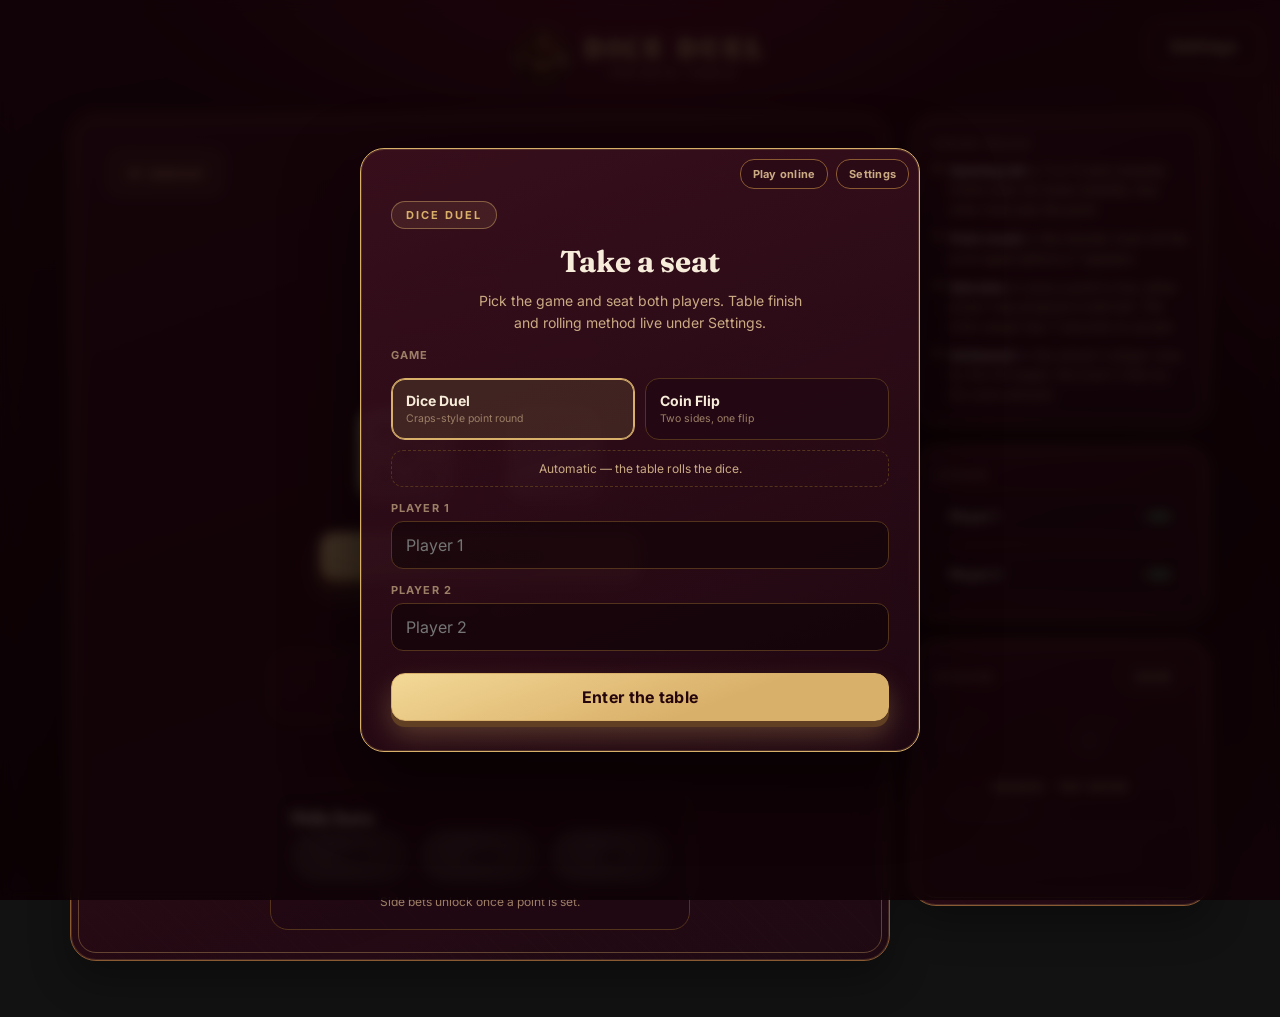
==== commit 2bf53f4a: "Add files via upload" ====
--- a/index.html
+++ b/index.html
@@ -21,13 +21,12 @@
    ============================================================ */
 
 * { box-sizing: border-box; }
-/* The whole game is sized to the viewport — nothing on the table ever scrolls. */
-html { color-scheme: dark; -webkit-text-size-adjust: 100%; height: 100%; }
+html { color-scheme: dark; -webkit-text-size-adjust: 100%; }
 body {
   margin: 0;
-  height: 100dvh;
+  min-height: 100dvh;
   min-width: 320px;
-  overflow: hidden;
+  overflow-x: hidden;
   font-family: "Inter", -apple-system, "Segoe UI", sans-serif;
   color: var(--ink);
   background:
@@ -109,31 +108,21 @@
 .hidden { display: none !important; }
 .sr-only { position: absolute; width: 1px; height: 1px; overflow: hidden; clip: rect(0 0 0 0); white-space: nowrap; }
 
-.shell {
-  width: min(100%, 1180px); margin: 0 auto;
-  height: 100dvh; display: flex; flex-direction: column;
-  padding: clamp(8px, 1.6vh, 18px) 18px calc(clamp(8px, 1.6vh, 18px) + env(safe-area-inset-bottom));
-  gap: clamp(6px, 1.2vh, 14px);
-}
+.shell { width: min(100%, 1180px); margin: 0 auto; padding: 28px 20px 56px; }
 
 /* ---------- header ---------- */
-/* Lobby sits left, Skins + Settings & Rules right, wordmark centred between them. */
-.topbar {
-  flex: none; display: grid; grid-template-columns: 1fr auto 1fr; align-items: center; gap: 10px;
-}
-.topbar-left { justify-self: start; }
-.crest { width: clamp(30px, 5vh, 50px); height: clamp(30px, 5vh, 50px); border-radius: 50%; object-fit: cover; object-position: 50% 18%; border: 1px solid var(--border-strong); box-shadow: 0 4px 16px #00000066; }
-.wordmark { display: flex; align-items: center; gap: 12px; justify-self: center; }
+.topbar { display: flex; flex-direction: column; align-items: center; gap: 4px; margin-bottom: 30px; text-align: center; }
+.crest { width: 56px; height: 56px; border-radius: 50%; object-fit: cover; object-position: 50% 18%; border: 1px solid var(--border-strong); box-shadow: 0 4px 16px #00000066; }
+.wordmark { display: flex; align-items: center; gap: 14px; }
 .wordmark h1 {
-  font-size: clamp(15px, 2.4vh, 24px); font-weight: 600; letter-spacing: .16em; text-transform: uppercase;
+  font-size: 26px; font-weight: 600; letter-spacing: .16em; text-transform: uppercase;
   color: var(--accent-strong); text-shadow: 0 2px 10px color-mix(in srgb, var(--accent) 45%, transparent);
 }
-.tagline { margin: 2px 0 0; font-size: clamp(8px, 1.1vh, 11px); letter-spacing: .3em; text-transform: uppercase; color: var(--ink-faint); font-weight: 600; }
-.topbar-actions { justify-self: end; display: flex; gap: 8px; }
-.topbar .btn { min-height: clamp(32px, 4.4vh, 42px); padding: 0 clamp(10px, 1.4vw, 16px); font-size: clamp(10px, 1.3vh, 12.5px); }
+.tagline { margin: 2px 0 0; font-size: 11px; letter-spacing: .32em; text-transform: uppercase; color: var(--ink-faint); font-weight: 600; }
+.topbar-actions { position: absolute; right: 20px; top: 22px; display: flex; gap: 8px; }
 
 /* ---------- layout ---------- */
-main.table-layout { flex: 1; min-height: 0; display: block; }
+main.table-layout { display: grid; grid-template-columns: minmax(0, 1fr) 300px; gap: 20px; align-items: start; }
 
 .card {
   position: relative;
@@ -150,55 +139,57 @@
 }
 
 /* ---------- table (game) panel ---------- */
-.table-panel {
-  height: 100%; padding: clamp(12px, 2.2vh, 26px) clamp(14px, 2vw, 28px);
-  text-align: center; overflow: hidden;
-}
-/* Side-bet rail down the left, everything else in the main column. */
-.table-grid { height: 100%; display: grid; grid-template-columns: clamp(104px, 13vw, 150px) minmax(0, 1fr); gap: clamp(10px, 1.6vw, 22px); }
-.table-main { min-height: 0; display: flex; flex-direction: column; align-items: center; }
-
-/* Top info boxes: name+roll and point/wager on the left, flippable ledger on the right. */
-.info-grid {
-  width: 100%; display: grid; grid-template-columns: 1fr 1fr minmax(150px, 1.05fr);
-  gap: clamp(6px, 1vh, 10px); margin-bottom: clamp(6px, 1.2vh, 14px);
-}
-.info-box {
-  padding: clamp(6px, 1.1vh, 12px) 10px; border-radius: 14px;
-  border: 1px solid var(--border-soft); background: color-mix(in srgb, var(--surface-soft) 88%, transparent);
-  display: flex; flex-direction: column; justify-content: center; gap: 2px; min-width: 0;
-}
-.info-box small { display: block; font: 700 clamp(8px, 1.05vh, 10px) "Inter", sans-serif; letter-spacing: .14em; text-transform: uppercase; color: var(--ink-faint); }
-.info-box strong { font: 600 clamp(17px, 3vh, 30px)/1.1 "Fraunces", Georgia, serif; color: var(--ink); }
-.info-shooter { grid-column: span 2; flex-direction: row; align-items: center; justify-content: space-between; gap: 10px; }
-.info-shooter .who { min-width: 0; text-align: left; }
-.info-shooter .who b { display: block; font: 700 clamp(11px, 1.6vh, 15px) "Inter", sans-serif; color: var(--ink); overflow: hidden; text-overflow: ellipsis; white-space: nowrap; }
-.info-rolled { text-align: right; flex: none; }
-.info-rolled strong { color: var(--accent-strong); }
-.wager-preview { display: block; font: 500 clamp(8px, 1.05vh, 11px) "Inter", sans-serif; color: var(--ink-faint); }
-.point-display { margin: 0; color: var(--ink); }
-.point-display.beat { animation: beat .34s ease-out; }
-
-.table-call { margin: 0; font: italic 500 clamp(11px, 1.6vh, 14px) "Fraunces", Georgia, serif; color: var(--ink-soft); }
-.rule-copy { margin: 2px 0 0; font-size: clamp(10px, 1.4vh, 13px); color: var(--ink-faint); }
-
-/* Dice, pad and the roll button travel together in the middle of the column. */
-.play-stage { flex: 1; min-height: 0; width: 100%; display: flex; flex-direction: column; align-items: center; justify-content: center; gap: clamp(4px, 1vh, 12px); }
-.dice-row { display: flex; align-items: center; justify-content: center; gap: clamp(10px, 2vw, 20px); }
+.table-panel { padding: 34px 36px 30px; text-align: center; overflow: hidden; }
+
+.status-row { display: flex; align-items: center; justify-content: space-between; gap: 12px; margin-bottom: 22px; }
+.eyebrow {
+  font: 700 11px "Inter", sans-serif; letter-spacing: .18em; text-transform: uppercase; color: var(--accent);
+  padding: 6px 14px; border: 1px solid color-mix(in srgb, var(--accent) 45%, transparent); border-radius: 999px;
+  background: color-mix(in srgb, var(--accent) 10%, transparent);
+}
+.turn-indicator { font: 600 11px "Inter", sans-serif; letter-spacing: .1em; text-transform: uppercase; color: var(--ink-faint); }
+.turn-indicator b { color: var(--ink-soft); font-weight: 700; }
+
+/* Sits where the phase badge used to: one tap jumps to the other game. */
+.mode-switch {
+  font: 700 11px "Inter", sans-serif; letter-spacing: .16em; text-transform: uppercase; color: var(--accent);
+  min-height: 34px; padding: 0 16px; border-radius: 999px;
+  border: 1px solid color-mix(in srgb, var(--accent) 45%, transparent);
+  background: color-mix(in srgb, var(--accent) 10%, transparent);
+  transition: background .15s, border-color .15s, color .15s;
+}
+.mode-switch::before { content: "⇄"; margin-right: 8px; font-size: 13px; letter-spacing: 0; }
+.mode-switch:hover { border-color: var(--border-strong); background: color-mix(in srgb, var(--accent) 20%, transparent); color: var(--accent-strong); }
+
+.shooter-block { margin: 6px auto 22px; max-width: 460px; }
+.shooter-name { font-size: 14px; font-weight: 700; letter-spacing: .1em; text-transform: uppercase; color: var(--ink-faint); }
+.point-display { margin: 6px 0 0; font: 600 56px/1 "Fraunces", Georgia, serif; color: var(--ink); }
+.point-display .slash { color: var(--ink-faint); font-weight: 500; margin: 0 6px; }
+.table-call { margin: 10px 0 0; font: italic 500 14px "Fraunces", Georgia, serif; color: var(--ink-soft); min-height: 20px; }
+.rule-copy { margin: 4px 0 0; font-size: 13px; color: var(--ink-faint); min-height: 18px; }
+
+.dice-row { min-height: 148px; display: flex; align-items: center; justify-content: center; gap: 20px; }
 .die {
-  width: var(--die-size); height: var(--die-size); border-radius: 20px; padding: calc(var(--die-size) * .145);
+  width: 96px; height: 96px; border-radius: 20px; padding: 14px;
   display: grid; grid-template: repeat(3, 1fr) / repeat(3, 1fr);
   border: 2px solid var(--border-strong);
   background: linear-gradient(155deg, var(--die-1), var(--die-2) 55%, var(--die-3));
   box-shadow: inset 0 2px 4px #ffffff55, inset 0 -8px 14px #00000030, 0 10px 20px #00000055;
 }
-:root { --die-size: clamp(54px, 13vh, 96px); }
 .die.rolling { animation: dieRoll .5s ease-out; }
 .point-display.beat { animation: beat .34s ease-out; }
 @keyframes beat { 0% { transform: scale(1); } 22% { transform: scale(1.13); text-shadow: 0 0 22px color-mix(in srgb, var(--danger) 70%, transparent); } 100% { transform: scale(1); } }
 @keyframes dieRoll { 0% { transform: rotate(0) scale(1); } 45% { transform: rotate(150deg) scale(.94); } 100% { transform: rotate(360deg) scale(1); } }
-.pip { width: calc(var(--die-size) * .135); height: calc(var(--die-size) * .135); border-radius: 50%; place-self: center; background: var(--pip); box-shadow: inset 0 1px 1px #00000055; }
-.dice-plus { font: 600 clamp(15px, 2.4vh, 22px) "Fraunces", serif; color: var(--ink-faint); }
+.pip { width: 13px; height: 13px; border-radius: 50%; place-self: center; background: var(--pip); box-shadow: inset 0 1px 1px #00000055; }
+.dice-plus { font: 600 22px "Fraunces", serif; color: var(--ink-faint); }
+
+.total-chip {
+  display: none; width: 132px; margin: 18px auto 6px; padding: 10px 8px; border-radius: 16px;
+  border: 1px solid var(--border-strong); background: color-mix(in srgb, var(--accent) 16%, var(--surface));
+  font: 700 11px "Inter", sans-serif; letter-spacing: .1em; text-transform: uppercase; color: var(--ink-soft);
+}
+.total-chip.visible { display: block; }
+.total-chip strong { display: block; margin-top: 2px; font: 600 30px "Fraunces", serif; color: var(--ink); letter-spacing: -.02em; }
 
 .btn {
   border: 0; border-radius: var(--radius-control); font-weight: 700; letter-spacing: .02em;
@@ -217,67 +208,54 @@
 }
 .btn-ghost:hover { border-color: var(--border-strong); color: var(--ink); }
 
-#roll {
-  width: min(100%, 340px); font: 700 clamp(11px, 1.6vh, 15px) "Inter", sans-serif;
-  text-transform: uppercase; letter-spacing: .1em; margin: 0 auto; display: block; flex: none;
-  min-height: clamp(38px, 5.6vh, 52px);
-}
-
-/* ---------- side-bet rail (left column) ---------- */
-.bet-rail {
-  min-height: 0; display: flex; flex-direction: column; text-align: left;
-  padding: clamp(8px, 1.4vh, 16px) clamp(8px, 0.9vw, 14px); border-radius: 18px;
-  border: 1px solid var(--border-soft); background: color-mix(in srgb, var(--surface-soft) 92%, transparent);
-}
-.bet-rail h3 { margin: 0 0 clamp(6px, 1vh, 12px); font: 700 clamp(8px, 1.1vh, 11px) "Inter", sans-serif; letter-spacing: .16em; text-transform: uppercase; color: var(--ink-faint); text-align: center; }
-.chip-row { display: flex; flex-direction: column; gap: clamp(6px, 1.1vh, 12px); }
-/* Chips sit under the heading; the hint is pinned to the bottom of the rail. */
-.bet-rail .side-hint { margin-top: auto; padding-top: 10px; }
+#roll { width: min(100%, 320px); font: 700 15px "Inter", sans-serif; text-transform: uppercase; letter-spacing: .1em; margin: 4px auto 26px; display: block; }
+
+.wager-plate { width: min(100%, 420px); margin: 0 auto 18px; }
+.wager-plate h3, .side-panel h3 {
+  margin: 0 0 10px; font: 700 11px "Inter", sans-serif; letter-spacing: .18em; text-transform: uppercase; color: var(--ink-faint);
+}
+.pool-amount {
+  padding: 14px; border-radius: 16px; border: 1px solid var(--border);
+  background: linear-gradient(160deg, var(--surface-strong), var(--surface-soft));
+  box-shadow: inset 0 0 16px #00000040;
+  font: 600 32px "Fraunces", serif; color: var(--accent-strong); letter-spacing: -.02em;
+}
+.wager-preview { display: block; margin-top: 6px; font: 500 12px "Inter", sans-serif; color: var(--ink-faint); min-height: 16px; }
+
+.side-bets-panel { width: min(100%, 420px); margin: 0 auto; padding: 18px 20px; text-align: left; border-radius: 18px; border: 1px solid var(--border-soft); background: color-mix(in srgb, var(--surface-soft) 92%, transparent); }
+.chip-row { display: grid; grid-template-columns: repeat(3, 1fr); gap: 10px; }
 .chip-btn {
-  min-height: clamp(36px, 5.4vh, 54px); border-radius: 999px; border: 1px solid var(--border-strong);
+  min-height: 54px; border-radius: 999px; border: 1px solid var(--border-strong);
   background: radial-gradient(circle at 35% 30%, var(--die-1), var(--accent) 55%, var(--border) 100%);
-  color: var(--accent-ink); font: 800 clamp(12px, 1.7vh, 16px) "Inter", sans-serif;
-  box-shadow: 0 4px 0 color-mix(in srgb, var(--border) 70%, black), inset 0 0 0 3px color-mix(in srgb, var(--accent-ink) 12%, transparent);
+  color: var(--accent-ink); font: 800 15px "Inter", sans-serif; box-shadow: 0 4px 0 color-mix(in srgb, var(--border) 70%, black), inset 0 0 0 3px color-mix(in srgb, var(--accent-ink) 12%, transparent);
 }
 .chip-btn:disabled { opacity: .4; filter: grayscale(.5); box-shadow: none; }
 .chip-row.dimmed { opacity: .4; filter: grayscale(.6); }
-.side-hint { margin: clamp(6px, 1vh, 12px) 0 0; font-size: clamp(9px, 1.2vh, 11.5px); color: var(--ink-faint); text-align: center; line-height: 1.45; }
-
-.sidebet-offer { margin-top: 10px; padding: 12px; border-radius: 14px; border: 1px solid var(--border-strong); background: color-mix(in srgb, var(--accent) 10%, var(--surface)); text-align: center; }
-.sidebet-offer p { margin: 0; font-size: clamp(10px, 1.3vh, 12.5px); font-weight: 600; color: var(--ink); }
-.sidebet-offer small { display: block; margin: 6px 0 8px; font-size: 10px; letter-spacing: .06em; text-transform: uppercase; color: var(--ink-faint); }
+.side-hint { margin: 10px 0 0; font-size: 12px; color: var(--ink-faint); text-align: center; line-height: 1.5; }
+
+.sidebet-offer { margin-top: 14px; padding: 16px; border-radius: 16px; border: 1px solid var(--border-strong); background: color-mix(in srgb, var(--accent) 10%, var(--surface)); text-align: center; }
+.sidebet-offer p { margin: 0; font-size: 13px; font-weight: 600; color: var(--ink); }
+.sidebet-offer small { display: block; margin: 8px 0 10px; font-size: 11px; letter-spacing: .06em; text-transform: uppercase; color: var(--ink-faint); }
 .timer-track { height: 5px; border-radius: 999px; overflow: hidden; background: #00000040; }
 .timer-fill { display: block; height: 100%; background: linear-gradient(90deg, var(--accent), var(--accent-strong)); transition: width .1s linear; }
-.sidebet-offer .btn { width: 100%; margin-top: 10px; min-height: 38px; font-size: 11.5px; padding: 0 8px; }
-
-/* ---------- ledger: one face, flips to session stats ---------- */
-.ledger-flip { grid-column: 3; grid-row: 1 / span 2; perspective: 1200px; min-height: clamp(104px, 17vh, 170px); position: relative; z-index: 2; }
-/* Absolute so growing the flipped card never stretches the info-grid rows behind it. */
-.flip-inner { position: absolute; top: 0; left: 0; width: 100%; height: 100%; transition: transform .55s cubic-bezier(.3,.8,.3,1), height .35s ease; transform-style: preserve-3d; }
-/* Flipped, the card grows down over the empty felt so every stat fits without scrolling. */
-.ledger-flip.flipped { z-index: 5; }
-.ledger-flip.flipped .flip-inner { transform: rotateY(180deg); height: clamp(186px, 31vh, 310px); }
-.ledger-flip.flipped .flip-back { box-shadow: 0 18px 40px #00000070; }
-.flip-face {
-  position: absolute; inset: 0; backface-visibility: hidden; -webkit-backface-visibility: hidden;
-  border-radius: 14px; border: 1px solid var(--border-soft);
-  /* Opaque base: the flipped face lifts over the table and must not let it show through. */
-  background-color: var(--bg-2);
-  background-image: linear-gradient(160deg, var(--surface-strong), var(--surface-soft));
-  padding: clamp(7px, 1.1vh, 12px) clamp(8px, 0.8vw, 13px); text-align: left;
-  display: flex; flex-direction: column; overflow: hidden;
-}
-.flip-back { transform: rotateY(180deg); }
-.panel-head { display: flex; align-items: center; justify-content: space-between; gap: 8px; margin-bottom: clamp(4px, .8vh, 9px); flex: none; }
-.panel-head h3 { margin: 0; font: 700 clamp(8px, 1.05vh, 10px) "Inter", sans-serif; letter-spacing: .14em; text-transform: uppercase; color: var(--ink-faint); }
-.btn.reveal-btn { min-height: clamp(22px, 3vh, 28px); padding: 0 clamp(8px, .8vw, 13px); font-size: clamp(8.5px, 1.05vh, 10.5px); letter-spacing: .1em; text-transform: uppercase; border-radius: 999px; }
-.ledger { display: grid; gap: clamp(4px, .8vh, 8px); align-content: center; flex: 1; min-height: 0; }
-.ledger-row { display: grid; grid-template-columns: minmax(0, 1fr) auto; align-items: center; gap: 8px; padding: clamp(5px, .9vh, 10px) clamp(8px, .8vw, 13px); border-radius: 11px; background: color-mix(in srgb, var(--surface) 70%, transparent); border: 1px solid var(--border-soft); }
-.ledger-row b { overflow: hidden; text-overflow: ellipsis; white-space: nowrap; font-size: clamp(10px, 1.35vh, 13px); color: var(--ink); }
-.ledger-money { font: 700 clamp(12px, 1.8vh, 16px) "Fraunces", serif; font-variant-numeric: tabular-nums; }
+.sidebet-offer .btn { width: 100%; margin-top: 12px; }
+
+/* ---------- aside / ledger ---------- */
+aside.rail { display: grid; gap: 18px; align-content: start; }
+.side-panel { padding: 22px; }
+.ledger { display: grid; gap: 10px; }
+.ledger-row { display: grid; grid-template-columns: minmax(0, 1fr) auto; align-items: center; gap: 8px; padding: 13px 15px; border-radius: 13px; background: color-mix(in srgb, var(--surface-soft) 90%, transparent); border: 1px solid var(--border-soft); }
+.ledger-row b { overflow: hidden; text-overflow: ellipsis; white-space: nowrap; font-size: 13px; color: var(--ink); }
+.ledger-money { font: 700 16px "Fraunces", serif; font-variant-numeric: tabular-nums; }
 .positive { color: var(--success); }
 .negative { color: var(--danger); }
-.flip-back #stats-panel { flex: 1; min-height: 0; overflow: auto; }
+.panel-head { display: flex; align-items: center; justify-content: space-between; gap: 10px; margin-bottom: 10px; }
+.side-panel .panel-head h3 { margin: 0; }
+.btn.reveal-btn { min-height: 30px; padding: 0 14px; font-size: 11px; letter-spacing: .1em; text-transform: uppercase; border-radius: 999px; }
+.stats-wrap { position: relative; }
+.stats-wrap.locked #stats-panel { filter: blur(10px); opacity: .25; pointer-events: none; user-select: none; -webkit-user-select: none; }
+.stats-lock { position: absolute; inset: 0; display: grid; place-items: center; text-align: center; font: 700 11px "Inter", sans-serif; letter-spacing: .14em; text-transform: uppercase; color: var(--ink-soft); }
+.stats-wrap:not(.locked) .stats-lock { display: none; }
 .rules-list { margin: 0; padding: 0; list-style: none; display: grid; gap: 10px; }
 .rules-list li { font-size: 12.5px; line-height: 1.55; color: var(--ink-soft); padding-left: 16px; position: relative; }
 .rules-list li::before { content: "◆"; position: absolute; left: 0; top: 1px; font-size: 8px; color: var(--accent); }
@@ -364,32 +342,28 @@
 .confetti i { position: absolute; top: -14px; width: 7px; height: 7px; background: var(--accent-strong); transform: rotate(45deg); animation: fall 2.6s linear infinite; opacity: .85; }
 @keyframes fall { to { transform: translateY(120%) rotate(220deg); opacity: 0; } }
 
-/* ---------- session stats (back of the ledger card) ---------- */
-.stat-grid { display: grid; grid-template-columns: 1fr 1fr; gap: 5px; margin-bottom: 5px; }
-.stat-box { padding: clamp(4px, .7vh, 8px) 8px; border-radius: 10px; border: 1px solid var(--border-soft); background: color-mix(in srgb, var(--surface) 70%, transparent); }
-.stat-box small { display: block; font: 700 clamp(7px, .95vh, 9px) "Inter", sans-serif; letter-spacing: .1em; text-transform: uppercase; color: var(--ink-faint); }
-.stat-box strong { display: block; margin-top: 2px; font: 600 clamp(11px, 1.6vh, 15px) "Fraunces", serif; color: var(--ink); }
-.stat-split { display: grid; gap: 4px; margin-bottom: 5px; }
-.stat-split-row { display: grid; grid-template-columns: minmax(0, 1fr) auto auto; gap: 6px; align-items: baseline; padding: clamp(3px, .6vh, 6px) 8px; border-radius: 9px; background: color-mix(in srgb, var(--surface) 70%, transparent); border: 1px solid var(--border-soft); }
-.stat-split-row b { overflow: hidden; text-overflow: ellipsis; white-space: nowrap; font: 600 clamp(9px, 1.2vh, 11px) "Inter", sans-serif; color: var(--ink); }
-.stat-split-row span { font: 700 clamp(9px, 1.2vh, 11.5px) "Fraunces", serif; font-variant-numeric: tabular-nums; }
-.stat-bars { display: flex; align-items: flex-end; gap: 2px; height: clamp(22px, 4vh, 40px); margin-top: 4px; }
+/* ---------- session stats ---------- */
+.stat-grid { display: grid; grid-template-columns: 1fr 1fr; gap: 9px; margin-bottom: 4px; }
+.stat-box { padding: 12px; border-radius: 12px; border: 1px solid var(--border-soft); background: color-mix(in srgb, var(--surface-soft) 88%, transparent); }
+.stat-box small { display: block; font: 700 10px "Inter", sans-serif; letter-spacing: .1em; text-transform: uppercase; color: var(--ink-faint); }
+.stat-box strong { display: block; margin-top: 4px; font: 600 19px "Fraunces", serif; color: var(--ink); }
+.stat-bars { display: flex; align-items: flex-end; gap: 3px; height: 46px; margin-top: 10px; }
 .stat-bars i { flex: 1; min-height: 3px; background: linear-gradient(180deg, var(--accent-strong), var(--accent)); border-radius: 3px 3px 1px 1px; position: relative; }
-.stat-bars-labels { display: flex; gap: 2px; margin-top: 3px; }
-.stat-bars-labels span { flex: 1; text-align: center; font-size: clamp(6px, .9vh, 8.5px); color: var(--ink-faint); }
-.stat-empty { font-size: clamp(9px, 1.2vh, 11px); color: var(--ink-faint); text-align: center; padding: 6px 0; }
+.stat-bars-labels { display: flex; gap: 3px; margin-top: 4px; }
+.stat-bars-labels span { flex: 1; text-align: center; font-size: 9px; color: var(--ink-faint); }
+.stat-empty { font-size: 12px; color: var(--ink-faint); text-align: center; padding: 6px 0; }
 
 /* ---------- rolling method / physical entry ---------- */
 .method-hint { margin: 10px 0 0; padding: 10px 12px; border-radius: 12px; border: 1px dashed var(--border-soft); font-size: 12px; color: var(--ink-soft); text-align: center; }
 
 /* ---------- coin flip stage ----------
    Coin Flip is a bare flipper: no wagers, ledger, stats, rules or side bets. */
-.coin-mode .info-grid, .coin-mode .dice-row, .coin-mode .num-pad,
-.coin-mode .table-call, .coin-mode .rule-copy, .coin-mode #roll,
-.coin-mode .bet-rail { display: none !important; }
-.coin-mode main.table-layout { width: min(100%, 620px); margin: 0 auto; }
-.coin-mode .table-grid { grid-template-columns: minmax(0, 1fr); }
-.coin-mode .table-main { justify-content: center; }
+.coin-mode .shooter-block, .coin-mode .dice-row, .coin-mode .num-pad,
+.coin-mode .total-chip, .coin-mode #roll,
+.coin-mode .wager-plate, .coin-mode .side-bets-panel,
+.coin-mode aside.rail { display: none !important; }
+.coin-mode main.table-layout { grid-template-columns: minmax(0, 1fr); width: min(100%, 620px); margin: 0 auto; }
+.coin-mode .table-panel { padding-bottom: 36px; }
 
 .coin-play { width: min(100%, 420px); margin: 4px auto 0; }
 .coin-calls { display: grid; grid-template-columns: 1fr 1fr; gap: 10px; margin-bottom: 18px; }
@@ -425,13 +399,13 @@
 }
 
 /* ---------- physical entry pads (inline, no extra screens) ---------- */
-.num-pad { width: min(100%, 440px); margin: 0 auto; flex: none; }
-.num-pad .pad-label { margin: 0 0 clamp(5px, .9vh, 10px); font: 700 clamp(8px, 1.1vh, 11px) "Inter", sans-serif; letter-spacing: .16em; text-transform: uppercase; color: var(--ink-faint); }
-.num-grid { display: grid; grid-template-columns: repeat(6, 1fr); gap: clamp(5px, .8vh, 8px); }
+.num-pad { width: min(100%, 440px); margin: 0 auto 6px; }
+.num-pad .pad-label { margin: 0 0 10px; font: 700 11px "Inter", sans-serif; letter-spacing: .16em; text-transform: uppercase; color: var(--ink-faint); }
+.num-grid { display: grid; grid-template-columns: repeat(6, 1fr); gap: 8px; }
 .num-btn {
-  min-height: clamp(36px, 6vh, 58px); border-radius: 14px; border: 1px solid var(--border-soft);
+  min-height: 58px; border-radius: 14px; border: 1px solid var(--border-soft);
   background: color-mix(in srgb, var(--surface-soft) 88%, transparent);
-  color: var(--ink-soft); font: 700 clamp(14px, 2.2vh, 21px) "Fraunces", serif;
+  color: var(--ink-soft); font: 700 21px "Fraunces", serif;
 }
 .num-btn:hover:not(:disabled) { border-color: var(--border-strong); color: var(--ink); }
 .num-btn.selected {
@@ -441,19 +415,16 @@
 }
 .num-btn:disabled { opacity: .45; cursor: not-allowed; }
 
+@media (max-width: 900px) {
+  main.table-layout { grid-template-columns: 1fr; }
+}
 @media (max-width: 760px) {
-  .shell { padding: 8px 10px calc(8px + env(safe-area-inset-bottom)); }
-  .table-panel { padding: 12px 10px; }
-  .table-grid { grid-template-columns: clamp(86px, 24vw, 120px) minmax(0, 1fr); gap: 9px; }
-  :root { --die-size: clamp(48px, 11vh, 80px); }
-  .tagline { display: none; }
-  /* Narrow screens: ledger drops under the name/point/wager boxes. */
-  .info-grid { grid-template-columns: 1fr 1fr; }
-  .ledger-flip { grid-column: 1 / -1; grid-row: auto; min-height: clamp(88px, 15vh, 130px); }
-}
-@media (max-width: 420px) {
-  .topbar .btn { padding: 0 8px; font-size: 9.5px; letter-spacing: 0; }
-  .wordmark { gap: 8px; }
+  .shell { padding: 20px 14px 44px; }
+  .table-panel { padding: 26px 18px; }
+  .point-display { font-size: 44px; }
+  .die { width: clamp(72px, 24vw, 92px); height: clamp(72px, 24vw, 92px); }
+  .topbar-actions { position: static; justify-content: center; margin-top: 10px; }
+  .topbar { position: relative; }
 }
 @media (prefers-reduced-motion: reduce) {
   *, *::before, *::after { animation-duration: .01ms !important; animation-iteration-count: 1 !important; }
@@ -464,7 +435,6 @@
 
 <div class="shell">
   <header class="topbar">
-    <button class="btn btn-ghost topbar-left" id="open-lobby" type="button">Lobby</button>
     <div class="wordmark">
       <img class="crest" src="47794DE1-D40E-48A4-8423-D802E1821F85.PNG" alt="Dice Duel crest" />
       <div>
@@ -473,118 +443,106 @@
       </div>
     </div>
     <div class="topbar-actions">
-      <button class="btn btn-ghost" id="open-skins" type="button">Skins</button>
-      <button class="btn btn-ghost" id="open-settings" type="button">Settings &amp; Rules</button>
+      <button class="btn btn-ghost" id="open-settings" type="button">Settings</button>
     </div>
   </header>
 
   <main class="table-layout">
     <section class="card table-panel">
-      <div class="table-grid">
-
-        <aside class="bet-rail" id="side-bets-panel">
-          <h3>Side bets</h3>
-          <div class="chip-row dimmed" id="chip-row">
-            <button class="chip-btn" data-sidebet="0.25" disabled>+25¢</button>
-            <button class="chip-btn" data-sidebet="0.5" disabled>+50¢</button>
-            <button class="chip-btn" data-sidebet="1" disabled>+$1</button>
-          </div>
-          <p class="side-hint" id="side-hint">Side bets unlock once a point is set.</p>
-          <div class="sidebet-offer hidden" id="sidebet-offer">
-            <p>Side bet: each player adds $<span id="sidebet-amount">0.25</span> — the pool grows by $<span id="sidebet-pool-add">0.50</span>.</p>
-            <small><span id="sidebet-seconds">7.0</span>s to accept</small>
-            <div class="timer-track"><i class="timer-fill" id="sidebet-timer"></i></div>
-            <button class="btn btn-primary" id="sidebet-accept">Accept side bet</button>
-          </div>
-        </aside>
-
-        <div class="table-main">
-          <div class="info-grid">
-            <div class="info-box info-shooter">
-              <span class="who"><small>Shooter</small><b id="shooter">Player 1</b></span>
-              <span class="info-rolled"><small>Rolled</small><strong id="sum">—</strong></span>
-            </div>
-
-            <div class="ledger-flip" id="ledger-flip">
-              <div class="flip-inner">
-                <div class="flip-face flip-front">
-                  <div class="panel-head">
-                    <h3>Ledger</h3>
-                    <button class="btn btn-ghost reveal-btn" id="stats-toggle" type="button" aria-expanded="false">Stats</button>
-                  </div>
-                  <div class="ledger" id="ledger"></div>
-                </div>
-                <div class="flip-face flip-back">
-                  <div class="panel-head">
-                    <h3>Session</h3>
-                    <button class="btn btn-ghost reveal-btn" id="stats-back" type="button">Back</button>
-                  </div>
-                  <div id="stats-panel"></div>
-                </div>
-              </div>
-            </div>
-
-            <div class="info-box"><small>Point to roll</small><strong class="point-display" id="point-display">—</strong></div>
-            <div class="info-box">
-              <small>Current wager</small>
-              <strong>$<span id="wager">1</span></strong>
-              <span class="wager-preview" id="wager-preview"></span>
-            </div>
-          </div>
-
-          <p class="table-call" id="table-call"></p>
-          <p class="rule-copy" id="rule-copy">7 or 11 wins the roll. Snake eyes loses.</p>
-
-          <div class="play-stage">
-            <div class="dice-row" id="dice-row">
-              <div class="die" id="die1"></div>
-              <span class="dice-plus">+</span>
-              <div class="die" id="die2"></div>
-            </div>
-            <div class="num-pad hidden" id="num-pad"></div>
-
-            <button class="btn btn-primary" id="roll">Place a wager to roll</button>
-
-            <div class="coin-play hidden" id="coin-play"></div>
-          </div>
+      <div class="status-row">
+        <button class="btn mode-switch" id="mode-switch" type="button">Coin Flip</button>
+        <span class="turn-indicator" id="turn"></span>
+      </div>
+
+      <div class="shooter-block">
+        <p class="shooter-name" id="shooter">Player 1</p>
+        <p class="point-display" id="point-display">—</p>
+        <p class="table-call" id="table-call"></p>
+        <p class="rule-copy" id="rule-copy">7 or 11 wins the roll. Snake eyes loses.</p>
+      </div>
+
+      <div class="dice-row" id="dice-row">
+        <div class="die" id="die1"></div>
+        <span class="dice-plus">+</span>
+        <div class="die" id="die2"></div>
+      </div>
+      <div class="num-pad hidden" id="num-pad"></div>
+      <div class="total-chip" id="total-chip">Total<strong id="sum">7</strong></div>
+
+      <button class="btn btn-primary" id="roll">Place a wager to roll</button>
+
+      <div class="coin-play hidden" id="coin-play"></div>
+
+      <div class="wager-plate">
+        <h3>Current wager</h3>
+        <p class="pool-amount">$<span id="wager">1</span></p>
+        <span class="wager-preview" id="wager-preview"></span>
+      </div>
+
+      <div class="side-bets-panel" id="side-bets-panel">
+        <h3>Side bets</h3>
+        <div class="chip-row dimmed" id="chip-row">
+          <button class="chip-btn" data-sidebet="0.25" disabled>+25¢</button>
+          <button class="chip-btn" data-sidebet="0.5" disabled>+50¢</button>
+          <button class="chip-btn" data-sidebet="1" disabled>+$1</button>
+        </div>
+        <p class="side-hint" id="side-hint">Side bets unlock once a point is set.</p>
+        <div class="sidebet-offer hidden" id="sidebet-offer">
+          <p>Side bet: each player adds $<span id="sidebet-amount">0.25</span> — the pool grows by $<span id="sidebet-pool-add">0.50</span>.</p>
+          <small><span id="sidebet-seconds">7.0</span>s to accept</small>
+          <div class="timer-track"><i class="timer-fill" id="sidebet-timer"></i></div>
+          <button class="btn btn-primary" id="sidebet-accept">Accept side bet</button>
         </div>
       </div>
     </section>
+
+    <aside class="rail">
+      <section class="card side-panel">
+        <h3 id="rules-panel-title">House rules</h3>
+        <ul class="rules-list" id="rules-panel-list">
+          <li><b>Opening roll —</b> 7 or 11 wins instantly. Snake eyes (2) loses instantly. Any other total sets the point.</li>
+          <li><b>Point round —</b> the shooter must roll the point again before a 7 appears.</li>
+          <li><b>Side bets —</b> once a point is live, either player may propose a side bet. The other player has 7 seconds to accept.</li>
+          <li><b>Settlement —</b> the winner's ledger rises by the full wager; the loser's falls by the same amount.</li>
+        </ul>
+      </section>
+      <section class="card side-panel" id="ledger-panel">
+        <h3>Ledger</h3>
+        <div class="ledger" id="ledger"></div>
+      </section>
+      <section class="card side-panel">
+        <div class="panel-head">
+          <h3>Session</h3>
+          <button class="btn btn-ghost reveal-btn" id="stats-toggle" type="button" aria-expanded="false">Show</button>
+        </div>
+        <div class="stats-wrap locked" id="stats-wrap">
+          <div id="stats-panel" aria-hidden="true"></div>
+          <div class="stats-lock">Hidden · tap Show</div>
+        </div>
+      </section>
+    </aside>
   </main>
 </div>
 
 <div class="overlay" id="setup" role="dialog" aria-modal="true" aria-label="Table setup"></div>
 <div class="overlay hidden" id="outcome" role="dialog" aria-modal="true" aria-label="Round result"></div>
 
-<div class="overlay hidden" id="skins-overlay" role="dialog" aria-modal="true" aria-label="Skins">
+<div class="overlay hidden" id="settings-overlay" role="dialog" aria-modal="true" aria-label="Settings">
   <div class="modal setup-modal">
     <span class="eyebrow" style="display:block;text-align:center">Dice Duel</span>
-    <h2 style="text-align:center">Skins</h2>
-    <p class="lead" style="text-align:center">Pick the table finish and the pieces you play with.</p>
+    <h2 style="text-align:center">Settings</h2>
     <div class="field" style="margin-top:18px"><label>Table finish</label></div>
     <div class="table-picker" id="theme-table-picker"></div>
     <div class="field"><label id="theme-piece-label">Dice colour</label></div>
     <div class="style-picker" id="theme-piece-picker"></div>
-    <button class="btn btn-primary" id="close-skins" type="button">Done</button>
-  </div>
-</div>
-
-<div class="overlay hidden" id="settings-overlay" role="dialog" aria-modal="true" aria-label="Settings and rules">
-  <div class="modal setup-modal">
-    <span class="eyebrow" style="display:block;text-align:center">Dice Duel</span>
-    <h2 style="text-align:center">Settings &amp; Rules</h2>
     <div id="method-block">
-      <div class="field" style="margin-top:18px"><label id="method-label">Rolling method</label></div>
+      <div class="field"><label id="method-label">Rolling method</label></div>
       <div class="mode-picker" id="method-picker"></div>
     </div>
     <div class="field"><label>Sound</label></div>
     <div class="mode-picker" id="sound-picker">
       <button class="pick-card" data-sound="on" type="button"><strong>On</strong><small>Table chimes &amp; clicks</small></button>
       <button class="pick-card" data-sound="off" type="button"><strong>Off</strong><small>Silent table</small></button>
-    </div>
-    <div id="rules-block">
-      <div class="field"><label id="rules-panel-title">House rules</label></div>
-      <ul class="rules-list" id="rules-panel-list"></ul>
     </div>
     <button class="btn btn-primary" id="close-settings" type="button">Done</button>
   </div>
@@ -684,7 +642,6 @@
     sideBetTimer: null,
     flipping: false,
     physicalTotal: null,          // total tapped on the inline pad
-    lastTotal: null,              // last total the dice actually showed
     sides: ["Heads", "Tails"],    // what is written on each side of the coin
     lastFace: null,               // index of the side that just landed (0 | 1)
     settings: loadSettings(),
@@ -707,9 +664,9 @@
    * ------------------------------------------------------- */
   const $ = (id) => document.getElementById(id);
   const els = {
-    openLobby: $("open-lobby"), shooter: $("shooter"),
+    modeSwitch: $("mode-switch"), turn: $("turn"), shooter: $("shooter"),
     pointDisplay: $("point-display"), tableCall: $("table-call"), ruleCopy: $("rule-copy"),
-    die1: $("die1"), die2: $("die2"), sum: $("sum"),
+    die1: $("die1"), die2: $("die2"), totalChip: $("total-chip"), sum: $("sum"),
     diceRow: $("dice-row"), numPad: $("num-pad"),
     roll: $("roll"), wager: $("wager"), wagerPreview: $("wager-preview"),
     chipRow: $("chip-row"), sideHint: $("side-hint"), sidebetOffer: $("sidebet-offer"),
@@ -717,13 +674,11 @@
     sidebetSeconds: $("sidebet-seconds"), sidebetTimer: $("sidebet-timer"), sidebetAccept: $("sidebet-accept"),
     ledger: $("ledger"), setup: $("setup"), outcome: $("outcome"),
     settingsOverlay: $("settings-overlay"), openSettings: $("open-settings"), closeSettings: $("close-settings"),
-    skinsOverlay: $("skins-overlay"), openSkins: $("open-skins"), closeSkins: $("close-skins"),
     soundPicker: $("sound-picker"), methodPicker: $("method-picker"), methodLabel: $("method-label"), methodBlock: $("method-block"),
     themeTablePicker: $("theme-table-picker"), themePiecePicker: $("theme-piece-picker"), themePieceLabel: $("theme-piece-label"),
     coinPlay: $("coin-play"), statsPanel: $("stats-panel"),
     tablePanel: document.querySelector(".table-panel"),
-    ledgerFlip: $("ledger-flip"), statsToggle: $("stats-toggle"), statsBack: $("stats-back"),
-    rulesPanelTitle: $("rules-panel-title"), rulesPanelList: $("rules-panel-list"), rulesBlock: $("rules-block"),
+    ledgerPanel: $("ledger-panel"), rulesPanelTitle: $("rules-panel-title"), rulesPanelList: $("rules-panel-list"),
   };
 
   const DICE_RULES_HTML = `
@@ -845,11 +800,16 @@
     const method = currentMethod();
 
     // Coin Flip is a standalone flipper — no wager, ledger, stats, rules or side bets.
+    // The badge slot holds a one-tap jump to the other game.
+    els.modeSwitch.textContent = mode === "coin" ? "Dice Duel" : "Coin Flip";
+
     if (mode === "coin") {
+      els.turn.textContent = "";
       renderCoinPlay();
       return;
     }
 
+    els.turn.innerHTML = `Wager ${money(wager)} · <b>${players[active]}</b>'s turn`;
     els.wager.textContent = amountText(wager);
 
     const draftAmount = pendingSideBet;
@@ -867,7 +827,6 @@
 
     {
       els.shooter.textContent = players[active];
-      els.sum.textContent = state.lastTotal === null ? "—" : state.lastTotal;
       els.pointDisplay.textContent = point ? point : "—";
       els.tableCall.textContent = point ? `“${TABLE_CALLS[point] || ""}”` : "Awaiting the come-out roll.";
       els.ruleCopy.textContent = point
@@ -1020,8 +979,8 @@
 
   // Everything is decided by the total: 2 can only ever be 1+1, so it *is* snake eyes.
   function settleDiceRoll(total) {
-    state.lastTotal = total;
     els.sum.textContent = total;
+    els.totalChip.classList.add("visible");
     state.stats.diceTotals[total] = (state.stats.diceTotals[total] || 0) + 1;
 
     // Round-ending outcomes keep the marked total on screen through the result hold;
@@ -1079,7 +1038,7 @@
       state.roundEnding = false;
       state.physicalTotal = null;
       state.point = null;
-      state.lastTotal = null;
+      els.totalChip.classList.remove("visible");
       showOpeningWager();
     };
   }
@@ -1147,7 +1106,6 @@
       <div class="modal setup-modal">
         <div class="modal-links">
           <a class="btn btn-ghost" href="online.html" style="display:inline-flex;align-items:center;text-decoration:none">Play online</a>
-          <button class="btn btn-ghost" id="lobby-skins" type="button">Skins</button>
           <button class="btn btn-ghost" id="lobby-settings" type="button">Settings</button>
         </div>
         <span class="eyebrow">Dice Duel</span>
@@ -1179,7 +1137,6 @@
       btn.onclick = () => { stashLobbyInputs(); state.lobby.mode = btn.dataset.modePick; renderLobby(); };
     });
     $("enter-match").onclick = enterMatch;
-    $("lobby-skins").onclick = () => { stashLobbyInputs(); renderThemePickers(); showOverlay(els.skinsOverlay); };
     $("lobby-settings").onclick = () => { stashLobbyInputs(); renderSettingsPickers(); showOverlay(els.settingsOverlay); };
     [$("p1-input"), $("p2-input")].forEach((input) => {
       input.addEventListener("input", stashLobbyInputs);
@@ -1239,7 +1196,7 @@
     state.roundEnding = false;
     state.physicalTotal = null;
     state.stats = { rounds: 0, wagered: 0, streakPlayer: null, streakCount: 0, diceTotals: {} };
-    state.lastTotal = null;
+    els.totalChip.classList.remove("visible");
     document.body.classList.remove("coin-mode");
     els.coinPlay.classList.add("hidden");
     els.rulesPanelTitle.textContent = "House rules";
@@ -1454,23 +1411,12 @@
         <div class="stat-bars">${totals.map((t) => `<i style="height:${((s.diceTotals[t] || 0) / max) * 100 || 3}%" title="${t}: ${s.diceTotals[t] || 0}"></i>`).join("")}</div>
         <div class="stat-bars-labels">${totals.map((t) => `<span>${t}</span>`).join("")}</div>`;
 
-    // Won / lost per player, so the back of the card answers "who's up, and by how much".
-    const splitHtml = state.players.map((name, i) => {
-      const l = state.ledger[i];
-      return `<div class="stat-split-row">
-        <b>${escapeHtml(name)}</b>
-        <span class="positive">+${money(l.won)}</span>
-        <span class="negative">−${money(l.lost)}</span>
-      </div>`;
-    }).join("");
-
     els.statsPanel.innerHTML = `
       <div class="stat-grid">
         <div class="stat-box"><small>Rounds</small><strong>${s.rounds}</strong></div>
         <div class="stat-box"><small>Wagered</small><strong>${money(s.wagered)}</strong></div>
       </div>
-      <div class="stat-split">${splitHtml}</div>
-      <div class="stat-box" style="margin-bottom:5px"><small>Streak</small><strong style="font-size:clamp(9px,1.2vh,12px)">${streakText}</strong></div>
+      <div class="stat-box" style="margin-bottom:10px"><small>Streak</small><strong style="font-size:14px">${streakText}</strong></div>
       ${distHtml}`;
   }
 
@@ -1483,25 +1429,17 @@
   });
   els.sidebetAccept.addEventListener("click", acceptSideBet);
 
-  /* ---- Back to the lobby, where the game is chosen ---- */
-  els.openLobby.addEventListener("click", () => {
+  /* ---- Jump straight to the other game ---- */
+  els.modeSwitch.addEventListener("click", () => {
     sound.click();
     clearSideBetTimer();
     state.pendingSideBet = null;
     els.sidebetOffer.classList.add("hidden");
     els.outcome.classList.add("hidden");
     state.inMatch = false;
-    els.ledgerFlip.classList.remove("flipped");
+    state.lobby.mode = state.mode === "coin" ? "dice" : "coin";
     renderLobby();
   });
-
-  /* ---- Ledger card flips to reveal the session stats ---- */
-  const setLedgerFace = (showStats) => {
-    els.ledgerFlip.classList.toggle("flipped", showStats);
-    els.statsToggle.setAttribute("aria-expanded", String(showStats));
-  };
-  els.statsToggle.addEventListener("click", () => { sound.click(); setLedgerFace(true); });
-  els.statsBack.addEventListener("click", () => { sound.click(); setLedgerFace(false); });
 
   /* ---- Theme section, rendered inside the Settings panel ---- */
   function renderThemePickers() {
@@ -1543,19 +1481,13 @@
     });
   }
 
-  /* ---- Skins panel: table finish + the pieces for the current game ---- */
-  els.openSkins.addEventListener("click", () => { renderThemePickers(); showOverlay(els.skinsOverlay); });
-  els.closeSkins.addEventListener("click", () => hideOverlay(els.skinsOverlay));
-  els.skinsOverlay.addEventListener("click", (e) => { if (e.target === els.skinsOverlay) hideOverlay(els.skinsOverlay); });
-
-  /* ---- Settings & Rules panel: rolling method, sound, house rules ---- */
+  /* ---- Settings panel: table finish, pieces, dice rolling method, sound ---- */
   els.openSettings.addEventListener("click", () => { renderSettingsPickers(); showOverlay(els.settingsOverlay); });
   els.closeSettings.addEventListener("click", () => hideOverlay(els.settingsOverlay));
   els.settingsOverlay.addEventListener("click", (e) => { if (e.target === els.settingsOverlay) hideOverlay(els.settingsOverlay); });
 
   function renderSettingsPickers() {
-    els.rulesPanelTitle.textContent = "House rules";
-    els.rulesPanelList.innerHTML = DICE_RULES_HTML;
+    renderThemePickers();
     // Coin Flip has no rolling method at all, so the whole block is hidden there.
     const dice = uiMode() === "dice";
     els.methodBlock.classList.toggle("hidden", !dice);
@@ -1580,8 +1512,6 @@
         };
       });
     }
-    // Coin Flip has no house rules of its own, so that block goes too.
-    els.rulesBlock.classList.toggle("hidden", !dice);
 
     els.soundPicker.querySelectorAll("[data-sound]").forEach((btn) => {
       const on = btn.dataset.sound === "on";
@@ -1590,6 +1520,17 @@
     });
   }
 
+
+  /* ---- Session stats stay hidden until someone taps Show ---- */
+  (() => {
+    const btn = document.getElementById("stats-toggle"), wrap = document.getElementById("stats-wrap");
+    btn.addEventListener("click", () => {
+      const locked = wrap.classList.toggle("locked");
+      btn.textContent = locked ? "Show" : "Hide";
+      btn.setAttribute("aria-expanded", String(!locked));
+      document.getElementById("stats-panel").setAttribute("aria-hidden", String(locked));
+    });
+  })();
 
   /* ---------------------------------------------------------
    * Init
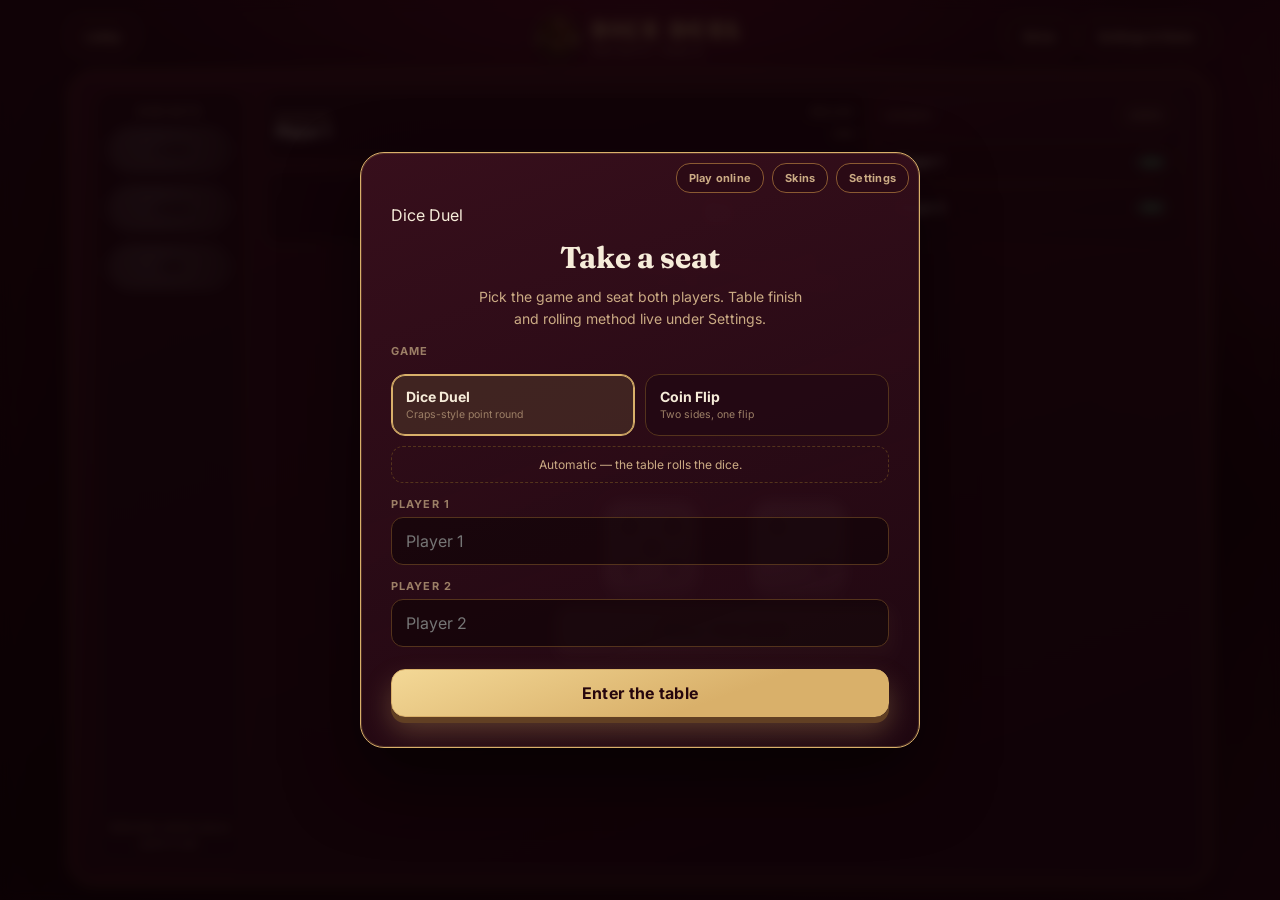
==== commit a5a881d3: "Add files via upload" ====
--- a/index.html
+++ b/index.html
@@ -21,12 +21,13 @@
    ============================================================ */
 
 * { box-sizing: border-box; }
-html { color-scheme: dark; -webkit-text-size-adjust: 100%; }
+/* The whole game is sized to the viewport — nothing on the table ever scrolls. */
+html { color-scheme: dark; -webkit-text-size-adjust: 100%; height: 100%; }
 body {
   margin: 0;
-  min-height: 100dvh;
+  height: 100dvh;
   min-width: 320px;
-  overflow-x: hidden;
+  overflow: hidden;
   font-family: "Inter", -apple-system, "Segoe UI", sans-serif;
   color: var(--ink);
   background:
@@ -108,21 +109,31 @@
 .hidden { display: none !important; }
 .sr-only { position: absolute; width: 1px; height: 1px; overflow: hidden; clip: rect(0 0 0 0); white-space: nowrap; }
 
-.shell { width: min(100%, 1180px); margin: 0 auto; padding: 28px 20px 56px; }
+.shell {
+  width: min(100%, 1180px); margin: 0 auto;
+  height: 100dvh; display: flex; flex-direction: column;
+  padding: clamp(8px, 1.6vh, 18px) 18px calc(clamp(8px, 1.6vh, 18px) + env(safe-area-inset-bottom));
+  gap: clamp(6px, 1.2vh, 14px);
+}
 
 /* ---------- header ---------- */
-.topbar { display: flex; flex-direction: column; align-items: center; gap: 4px; margin-bottom: 30px; text-align: center; }
-.crest { width: 56px; height: 56px; border-radius: 50%; object-fit: cover; object-position: 50% 18%; border: 1px solid var(--border-strong); box-shadow: 0 4px 16px #00000066; }
-.wordmark { display: flex; align-items: center; gap: 14px; }
+/* Lobby sits left, Skins + Settings & Rules right, wordmark centred between them. */
+.topbar {
+  flex: none; display: grid; grid-template-columns: 1fr auto 1fr; align-items: center; gap: 10px;
+}
+.topbar-left { justify-self: start; }
+.crest { width: clamp(30px, 5vh, 50px); height: clamp(30px, 5vh, 50px); border-radius: 50%; object-fit: cover; object-position: 50% 18%; border: 1px solid var(--border-strong); box-shadow: 0 4px 16px #00000066; }
+.wordmark { display: flex; align-items: center; gap: 12px; justify-self: center; }
 .wordmark h1 {
-  font-size: 26px; font-weight: 600; letter-spacing: .16em; text-transform: uppercase;
+  font-size: clamp(15px, 2.4vh, 24px); font-weight: 600; letter-spacing: .16em; text-transform: uppercase;
   color: var(--accent-strong); text-shadow: 0 2px 10px color-mix(in srgb, var(--accent) 45%, transparent);
 }
-.tagline { margin: 2px 0 0; font-size: 11px; letter-spacing: .32em; text-transform: uppercase; color: var(--ink-faint); font-weight: 600; }
-.topbar-actions { position: absolute; right: 20px; top: 22px; display: flex; gap: 8px; }
+.tagline { margin: 2px 0 0; font-size: clamp(8px, 1.1vh, 11px); letter-spacing: .3em; text-transform: uppercase; color: var(--ink-faint); font-weight: 600; }
+.topbar-actions { justify-self: end; display: flex; gap: 8px; }
+.topbar .btn { min-height: clamp(32px, 4.4vh, 42px); padding: 0 clamp(10px, 1.4vw, 16px); font-size: clamp(10px, 1.3vh, 12.5px); }
 
 /* ---------- layout ---------- */
-main.table-layout { display: grid; grid-template-columns: minmax(0, 1fr) 300px; gap: 20px; align-items: start; }
+main.table-layout { flex: 1; min-height: 0; display: block; }
 
 .card {
   position: relative;
@@ -139,57 +150,55 @@
 }
 
 /* ---------- table (game) panel ---------- */
-.table-panel { padding: 34px 36px 30px; text-align: center; overflow: hidden; }
-
-.status-row { display: flex; align-items: center; justify-content: space-between; gap: 12px; margin-bottom: 22px; }
-.eyebrow {
-  font: 700 11px "Inter", sans-serif; letter-spacing: .18em; text-transform: uppercase; color: var(--accent);
-  padding: 6px 14px; border: 1px solid color-mix(in srgb, var(--accent) 45%, transparent); border-radius: 999px;
-  background: color-mix(in srgb, var(--accent) 10%, transparent);
-}
-.turn-indicator { font: 600 11px "Inter", sans-serif; letter-spacing: .1em; text-transform: uppercase; color: var(--ink-faint); }
-.turn-indicator b { color: var(--ink-soft); font-weight: 700; }
-
-/* Sits where the phase badge used to: one tap jumps to the other game. */
-.mode-switch {
-  font: 700 11px "Inter", sans-serif; letter-spacing: .16em; text-transform: uppercase; color: var(--accent);
-  min-height: 34px; padding: 0 16px; border-radius: 999px;
-  border: 1px solid color-mix(in srgb, var(--accent) 45%, transparent);
-  background: color-mix(in srgb, var(--accent) 10%, transparent);
-  transition: background .15s, border-color .15s, color .15s;
-}
-.mode-switch::before { content: "⇄"; margin-right: 8px; font-size: 13px; letter-spacing: 0; }
-.mode-switch:hover { border-color: var(--border-strong); background: color-mix(in srgb, var(--accent) 20%, transparent); color: var(--accent-strong); }
-
-.shooter-block { margin: 6px auto 22px; max-width: 460px; }
-.shooter-name { font-size: 14px; font-weight: 700; letter-spacing: .1em; text-transform: uppercase; color: var(--ink-faint); }
-.point-display { margin: 6px 0 0; font: 600 56px/1 "Fraunces", Georgia, serif; color: var(--ink); }
-.point-display .slash { color: var(--ink-faint); font-weight: 500; margin: 0 6px; }
-.table-call { margin: 10px 0 0; font: italic 500 14px "Fraunces", Georgia, serif; color: var(--ink-soft); min-height: 20px; }
-.rule-copy { margin: 4px 0 0; font-size: 13px; color: var(--ink-faint); min-height: 18px; }
-
-.dice-row { min-height: 148px; display: flex; align-items: center; justify-content: center; gap: 20px; }
+.table-panel {
+  height: 100%; padding: clamp(12px, 2.2vh, 26px) clamp(14px, 2vw, 28px);
+  text-align: center; overflow: hidden;
+}
+/* Side-bet rail down the left, everything else in the main column. */
+.table-grid { height: 100%; display: grid; grid-template-columns: clamp(104px, 13vw, 150px) minmax(0, 1fr); gap: clamp(10px, 1.6vw, 22px); }
+.table-main { min-height: 0; display: flex; flex-direction: column; align-items: center; }
+
+/* Top info boxes: name+roll and point/wager on the left, flippable ledger on the right. */
+.info-grid {
+  width: 100%; display: grid; grid-template-columns: 1fr 1fr minmax(150px, 1.05fr);
+  gap: clamp(6px, 1vh, 10px); margin-bottom: clamp(6px, 1.2vh, 14px);
+}
+.info-box {
+  padding: clamp(6px, 1.1vh, 12px) 10px; border-radius: 14px;
+  border: 1px solid var(--border-soft); background: color-mix(in srgb, var(--surface-soft) 88%, transparent);
+  display: flex; flex-direction: column; justify-content: center; gap: 2px; min-width: 0;
+}
+.info-box small { display: block; font: 700 clamp(8px, 1.05vh, 10px) "Inter", sans-serif; letter-spacing: .14em; text-transform: uppercase; color: var(--ink-faint); }
+.info-box strong { font: 600 clamp(17px, 3vh, 30px)/1.1 "Fraunces", Georgia, serif; color: var(--ink); }
+.info-shooter { grid-column: span 2; flex-direction: row; align-items: center; justify-content: space-between; gap: 10px; }
+.info-shooter .who { min-width: 0; text-align: left; }
+.info-shooter .who b { display: block; font: 700 clamp(11px, 1.6vh, 15px) "Inter", sans-serif; color: var(--ink); overflow: hidden; text-overflow: ellipsis; white-space: nowrap; }
+.info-rolled { text-align: right; flex: none; }
+.info-rolled strong { color: var(--accent-strong); }
+.wager-preview { display: block; font: 500 clamp(8px, 1.05vh, 11px) "Inter", sans-serif; color: var(--ink-faint); }
+.point-display { margin: 0; color: var(--ink); }
+.point-display.beat { animation: beat .34s ease-out; }
+
+.table-call { margin: 0; font: italic 500 clamp(11px, 1.6vh, 14px) "Fraunces", Georgia, serif; color: var(--ink-soft); }
+.rule-copy { margin: 2px 0 0; font-size: clamp(10px, 1.4vh, 13px); color: var(--ink-faint); }
+
+/* Dice, pad and the roll button travel together in the middle of the column. */
+.play-stage { flex: 1; min-height: 0; width: 100%; display: flex; flex-direction: column; align-items: center; justify-content: center; gap: clamp(4px, 1vh, 12px); }
+.dice-row { display: flex; align-items: center; justify-content: center; gap: clamp(10px, 2vw, 20px); }
 .die {
-  width: 96px; height: 96px; border-radius: 20px; padding: 14px;
+  width: var(--die-size); height: var(--die-size); border-radius: 20px; padding: calc(var(--die-size) * .145);
   display: grid; grid-template: repeat(3, 1fr) / repeat(3, 1fr);
   border: 2px solid var(--border-strong);
   background: linear-gradient(155deg, var(--die-1), var(--die-2) 55%, var(--die-3));
   box-shadow: inset 0 2px 4px #ffffff55, inset 0 -8px 14px #00000030, 0 10px 20px #00000055;
 }
+:root { --die-size: clamp(54px, 13vh, 96px); }
 .die.rolling { animation: dieRoll .5s ease-out; }
 .point-display.beat { animation: beat .34s ease-out; }
 @keyframes beat { 0% { transform: scale(1); } 22% { transform: scale(1.13); text-shadow: 0 0 22px color-mix(in srgb, var(--danger) 70%, transparent); } 100% { transform: scale(1); } }
 @keyframes dieRoll { 0% { transform: rotate(0) scale(1); } 45% { transform: rotate(150deg) scale(.94); } 100% { transform: rotate(360deg) scale(1); } }
-.pip { width: 13px; height: 13px; border-radius: 50%; place-self: center; background: var(--pip); box-shadow: inset 0 1px 1px #00000055; }
-.dice-plus { font: 600 22px "Fraunces", serif; color: var(--ink-faint); }
-
-.total-chip {
-  display: none; width: 132px; margin: 18px auto 6px; padding: 10px 8px; border-radius: 16px;
-  border: 1px solid var(--border-strong); background: color-mix(in srgb, var(--accent) 16%, var(--surface));
-  font: 700 11px "Inter", sans-serif; letter-spacing: .1em; text-transform: uppercase; color: var(--ink-soft);
-}
-.total-chip.visible { display: block; }
-.total-chip strong { display: block; margin-top: 2px; font: 600 30px "Fraunces", serif; color: var(--ink); letter-spacing: -.02em; }
+.pip { width: calc(var(--die-size) * .135); height: calc(var(--die-size) * .135); border-radius: 50%; place-self: center; background: var(--pip); box-shadow: inset 0 1px 1px #00000055; }
+.dice-plus { font: 600 clamp(15px, 2.4vh, 22px) "Fraunces", serif; color: var(--ink-faint); }
 
 .btn {
   border: 0; border-radius: var(--radius-control); font-weight: 700; letter-spacing: .02em;
@@ -208,54 +217,67 @@
 }
 .btn-ghost:hover { border-color: var(--border-strong); color: var(--ink); }
 
-#roll { width: min(100%, 320px); font: 700 15px "Inter", sans-serif; text-transform: uppercase; letter-spacing: .1em; margin: 4px auto 26px; display: block; }
-
-.wager-plate { width: min(100%, 420px); margin: 0 auto 18px; }
-.wager-plate h3, .side-panel h3 {
-  margin: 0 0 10px; font: 700 11px "Inter", sans-serif; letter-spacing: .18em; text-transform: uppercase; color: var(--ink-faint);
-}
-.pool-amount {
-  padding: 14px; border-radius: 16px; border: 1px solid var(--border);
-  background: linear-gradient(160deg, var(--surface-strong), var(--surface-soft));
-  box-shadow: inset 0 0 16px #00000040;
-  font: 600 32px "Fraunces", serif; color: var(--accent-strong); letter-spacing: -.02em;
-}
-.wager-preview { display: block; margin-top: 6px; font: 500 12px "Inter", sans-serif; color: var(--ink-faint); min-height: 16px; }
-
-.side-bets-panel { width: min(100%, 420px); margin: 0 auto; padding: 18px 20px; text-align: left; border-radius: 18px; border: 1px solid var(--border-soft); background: color-mix(in srgb, var(--surface-soft) 92%, transparent); }
-.chip-row { display: grid; grid-template-columns: repeat(3, 1fr); gap: 10px; }
+#roll {
+  width: min(100%, 340px); font: 700 clamp(11px, 1.6vh, 15px) "Inter", sans-serif;
+  text-transform: uppercase; letter-spacing: .1em; margin: 0 auto; display: block; flex: none;
+  min-height: clamp(38px, 5.6vh, 52px);
+}
+
+/* ---------- side-bet rail (left column) ---------- */
+.bet-rail {
+  min-height: 0; display: flex; flex-direction: column; text-align: left;
+  padding: clamp(8px, 1.4vh, 16px) clamp(8px, 0.9vw, 14px); border-radius: 18px;
+  border: 1px solid var(--border-soft); background: color-mix(in srgb, var(--surface-soft) 92%, transparent);
+}
+.bet-rail h3 { margin: 0 0 clamp(6px, 1vh, 12px); font: 700 clamp(8px, 1.1vh, 11px) "Inter", sans-serif; letter-spacing: .16em; text-transform: uppercase; color: var(--ink-faint); text-align: center; }
+.chip-row { display: flex; flex-direction: column; gap: clamp(6px, 1.1vh, 12px); }
+/* Chips sit under the heading; the hint is pinned to the bottom of the rail. */
+.bet-rail .side-hint { margin-top: auto; padding-top: 10px; }
 .chip-btn {
-  min-height: 54px; border-radius: 999px; border: 1px solid var(--border-strong);
+  min-height: clamp(36px, 5.4vh, 54px); border-radius: 999px; border: 1px solid var(--border-strong);
   background: radial-gradient(circle at 35% 30%, var(--die-1), var(--accent) 55%, var(--border) 100%);
-  color: var(--accent-ink); font: 800 15px "Inter", sans-serif; box-shadow: 0 4px 0 color-mix(in srgb, var(--border) 70%, black), inset 0 0 0 3px color-mix(in srgb, var(--accent-ink) 12%, transparent);
+  color: var(--accent-ink); font: 800 clamp(12px, 1.7vh, 16px) "Inter", sans-serif;
+  box-shadow: 0 4px 0 color-mix(in srgb, var(--border) 70%, black), inset 0 0 0 3px color-mix(in srgb, var(--accent-ink) 12%, transparent);
 }
 .chip-btn:disabled { opacity: .4; filter: grayscale(.5); box-shadow: none; }
 .chip-row.dimmed { opacity: .4; filter: grayscale(.6); }
-.side-hint { margin: 10px 0 0; font-size: 12px; color: var(--ink-faint); text-align: center; line-height: 1.5; }
-
-.sidebet-offer { margin-top: 14px; padding: 16px; border-radius: 16px; border: 1px solid var(--border-strong); background: color-mix(in srgb, var(--accent) 10%, var(--surface)); text-align: center; }
-.sidebet-offer p { margin: 0; font-size: 13px; font-weight: 600; color: var(--ink); }
-.sidebet-offer small { display: block; margin: 8px 0 10px; font-size: 11px; letter-spacing: .06em; text-transform: uppercase; color: var(--ink-faint); }
+.side-hint { margin: clamp(6px, 1vh, 12px) 0 0; font-size: clamp(9px, 1.2vh, 11.5px); color: var(--ink-faint); text-align: center; line-height: 1.45; }
+
+.sidebet-offer { margin-top: 10px; padding: 12px; border-radius: 14px; border: 1px solid var(--border-strong); background: color-mix(in srgb, var(--accent) 10%, var(--surface)); text-align: center; }
+.sidebet-offer p { margin: 0; font-size: clamp(10px, 1.3vh, 12.5px); font-weight: 600; color: var(--ink); }
+.sidebet-offer small { display: block; margin: 6px 0 8px; font-size: 10px; letter-spacing: .06em; text-transform: uppercase; color: var(--ink-faint); }
 .timer-track { height: 5px; border-radius: 999px; overflow: hidden; background: #00000040; }
 .timer-fill { display: block; height: 100%; background: linear-gradient(90deg, var(--accent), var(--accent-strong)); transition: width .1s linear; }
-.sidebet-offer .btn { width: 100%; margin-top: 12px; }
-
-/* ---------- aside / ledger ---------- */
-aside.rail { display: grid; gap: 18px; align-content: start; }
-.side-panel { padding: 22px; }
-.ledger { display: grid; gap: 10px; }
-.ledger-row { display: grid; grid-template-columns: minmax(0, 1fr) auto; align-items: center; gap: 8px; padding: 13px 15px; border-radius: 13px; background: color-mix(in srgb, var(--surface-soft) 90%, transparent); border: 1px solid var(--border-soft); }
-.ledger-row b { overflow: hidden; text-overflow: ellipsis; white-space: nowrap; font-size: 13px; color: var(--ink); }
-.ledger-money { font: 700 16px "Fraunces", serif; font-variant-numeric: tabular-nums; }
+.sidebet-offer .btn { width: 100%; margin-top: 10px; min-height: 38px; font-size: 11.5px; padding: 0 8px; }
+
+/* ---------- ledger: one face, flips to session stats ---------- */
+.ledger-flip { grid-column: 3; grid-row: 1 / span 2; perspective: 1200px; min-height: clamp(104px, 17vh, 170px); position: relative; z-index: 2; }
+/* Absolute so growing the flipped card never stretches the info-grid rows behind it. */
+.flip-inner { position: absolute; top: 0; left: 0; width: 100%; height: 100%; transition: transform .55s cubic-bezier(.3,.8,.3,1), height .35s ease; transform-style: preserve-3d; }
+/* Flipped, the card grows down over the empty felt so every stat fits without scrolling. */
+.ledger-flip.flipped { z-index: 5; }
+.ledger-flip.flipped .flip-inner { transform: rotateY(180deg); height: clamp(186px, 31vh, 310px); }
+.ledger-flip.flipped .flip-back { box-shadow: 0 18px 40px #00000070; }
+.flip-face {
+  position: absolute; inset: 0; backface-visibility: hidden; -webkit-backface-visibility: hidden;
+  border-radius: 14px; border: 1px solid var(--border-soft);
+  /* Opaque base: the flipped face lifts over the table and must not let it show through. */
+  background-color: var(--bg-2);
+  background-image: linear-gradient(160deg, var(--surface-strong), var(--surface-soft));
+  padding: clamp(7px, 1.1vh, 12px) clamp(8px, 0.8vw, 13px); text-align: left;
+  display: flex; flex-direction: column; overflow: hidden;
+}
+.flip-back { transform: rotateY(180deg); }
+.panel-head { display: flex; align-items: center; justify-content: space-between; gap: 8px; margin-bottom: clamp(4px, .8vh, 9px); flex: none; }
+.panel-head h3 { margin: 0; font: 700 clamp(8px, 1.05vh, 10px) "Inter", sans-serif; letter-spacing: .14em; text-transform: uppercase; color: var(--ink-faint); }
+.btn.reveal-btn { min-height: clamp(22px, 3vh, 28px); padding: 0 clamp(8px, .8vw, 13px); font-size: clamp(8.5px, 1.05vh, 10.5px); letter-spacing: .1em; text-transform: uppercase; border-radius: 999px; }
+.ledger { display: grid; gap: clamp(4px, .8vh, 8px); align-content: center; flex: 1; min-height: 0; }
+.ledger-row { display: grid; grid-template-columns: minmax(0, 1fr) auto; align-items: center; gap: 8px; padding: clamp(5px, .9vh, 10px) clamp(8px, .8vw, 13px); border-radius: 11px; background: color-mix(in srgb, var(--surface) 70%, transparent); border: 1px solid var(--border-soft); }
+.ledger-row b { overflow: hidden; text-overflow: ellipsis; white-space: nowrap; font-size: clamp(10px, 1.35vh, 13px); color: var(--ink); }
+.ledger-money { font: 700 clamp(12px, 1.8vh, 16px) "Fraunces", serif; font-variant-numeric: tabular-nums; }
 .positive { color: var(--success); }
 .negative { color: var(--danger); }
-.panel-head { display: flex; align-items: center; justify-content: space-between; gap: 10px; margin-bottom: 10px; }
-.side-panel .panel-head h3 { margin: 0; }
-.btn.reveal-btn { min-height: 30px; padding: 0 14px; font-size: 11px; letter-spacing: .1em; text-transform: uppercase; border-radius: 999px; }
-.stats-wrap { position: relative; }
-.stats-wrap.locked #stats-panel { filter: blur(10px); opacity: .25; pointer-events: none; user-select: none; -webkit-user-select: none; }
-.stats-lock { position: absolute; inset: 0; display: grid; place-items: center; text-align: center; font: 700 11px "Inter", sans-serif; letter-spacing: .14em; text-transform: uppercase; color: var(--ink-soft); }
-.stats-wrap:not(.locked) .stats-lock { display: none; }
+.flip-back #stats-panel { flex: 1; min-height: 0; overflow: auto; }
 .rules-list { margin: 0; padding: 0; list-style: none; display: grid; gap: 10px; }
 .rules-list li { font-size: 12.5px; line-height: 1.55; color: var(--ink-soft); padding-left: 16px; position: relative; }
 .rules-list li::before { content: "◆"; position: absolute; left: 0; top: 1px; font-size: 8px; color: var(--accent); }
@@ -342,28 +364,32 @@
 .confetti i { position: absolute; top: -14px; width: 7px; height: 7px; background: var(--accent-strong); transform: rotate(45deg); animation: fall 2.6s linear infinite; opacity: .85; }
 @keyframes fall { to { transform: translateY(120%) rotate(220deg); opacity: 0; } }
 
-/* ---------- session stats ---------- */
-.stat-grid { display: grid; grid-template-columns: 1fr 1fr; gap: 9px; margin-bottom: 4px; }
-.stat-box { padding: 12px; border-radius: 12px; border: 1px solid var(--border-soft); background: color-mix(in srgb, var(--surface-soft) 88%, transparent); }
-.stat-box small { display: block; font: 700 10px "Inter", sans-serif; letter-spacing: .1em; text-transform: uppercase; color: var(--ink-faint); }
-.stat-box strong { display: block; margin-top: 4px; font: 600 19px "Fraunces", serif; color: var(--ink); }
-.stat-bars { display: flex; align-items: flex-end; gap: 3px; height: 46px; margin-top: 10px; }
+/* ---------- session stats (back of the ledger card) ---------- */
+.stat-grid { display: grid; grid-template-columns: 1fr 1fr; gap: 5px; margin-bottom: 5px; }
+.stat-box { padding: clamp(4px, .7vh, 8px) 8px; border-radius: 10px; border: 1px solid var(--border-soft); background: color-mix(in srgb, var(--surface) 70%, transparent); }
+.stat-box small { display: block; font: 700 clamp(7px, .95vh, 9px) "Inter", sans-serif; letter-spacing: .1em; text-transform: uppercase; color: var(--ink-faint); }
+.stat-box strong { display: block; margin-top: 2px; font: 600 clamp(11px, 1.6vh, 15px) "Fraunces", serif; color: var(--ink); }
+.stat-split { display: grid; gap: 4px; margin-bottom: 5px; }
+.stat-split-row { display: grid; grid-template-columns: minmax(0, 1fr) auto auto; gap: 6px; align-items: baseline; padding: clamp(3px, .6vh, 6px) 8px; border-radius: 9px; background: color-mix(in srgb, var(--surface) 70%, transparent); border: 1px solid var(--border-soft); }
+.stat-split-row b { overflow: hidden; text-overflow: ellipsis; white-space: nowrap; font: 600 clamp(9px, 1.2vh, 11px) "Inter", sans-serif; color: var(--ink); }
+.stat-split-row span { font: 700 clamp(9px, 1.2vh, 11.5px) "Fraunces", serif; font-variant-numeric: tabular-nums; }
+.stat-bars { display: flex; align-items: flex-end; gap: 2px; height: clamp(22px, 4vh, 40px); margin-top: 4px; }
 .stat-bars i { flex: 1; min-height: 3px; background: linear-gradient(180deg, var(--accent-strong), var(--accent)); border-radius: 3px 3px 1px 1px; position: relative; }
-.stat-bars-labels { display: flex; gap: 3px; margin-top: 4px; }
-.stat-bars-labels span { flex: 1; text-align: center; font-size: 9px; color: var(--ink-faint); }
-.stat-empty { font-size: 12px; color: var(--ink-faint); text-align: center; padding: 6px 0; }
+.stat-bars-labels { display: flex; gap: 2px; margin-top: 3px; }
+.stat-bars-labels span { flex: 1; text-align: center; font-size: clamp(6px, .9vh, 8.5px); color: var(--ink-faint); }
+.stat-empty { font-size: clamp(9px, 1.2vh, 11px); color: var(--ink-faint); text-align: center; padding: 6px 0; }
 
 /* ---------- rolling method / physical entry ---------- */
 .method-hint { margin: 10px 0 0; padding: 10px 12px; border-radius: 12px; border: 1px dashed var(--border-soft); font-size: 12px; color: var(--ink-soft); text-align: center; }
 
 /* ---------- coin flip stage ----------
    Coin Flip is a bare flipper: no wagers, ledger, stats, rules or side bets. */
-.coin-mode .shooter-block, .coin-mode .dice-row, .coin-mode .num-pad,
-.coin-mode .total-chip, .coin-mode #roll,
-.coin-mode .wager-plate, .coin-mode .side-bets-panel,
-.coin-mode aside.rail { display: none !important; }
-.coin-mode main.table-layout { grid-template-columns: minmax(0, 1fr); width: min(100%, 620px); margin: 0 auto; }
-.coin-mode .table-panel { padding-bottom: 36px; }
+.coin-mode .info-grid, .coin-mode .dice-row, .coin-mode .num-pad,
+.coin-mode .table-call, .coin-mode .rule-copy, .coin-mode #roll,
+.coin-mode .bet-rail { display: none !important; }
+.coin-mode main.table-layout { width: min(100%, 620px); margin: 0 auto; }
+.coin-mode .table-grid { grid-template-columns: minmax(0, 1fr); }
+.coin-mode .table-main { justify-content: center; }
 
 .coin-play { width: min(100%, 420px); margin: 4px auto 0; }
 .coin-calls { display: grid; grid-template-columns: 1fr 1fr; gap: 10px; margin-bottom: 18px; }
@@ -399,13 +425,13 @@
 }
 
 /* ---------- physical entry pads (inline, no extra screens) ---------- */
-.num-pad { width: min(100%, 440px); margin: 0 auto 6px; }
-.num-pad .pad-label { margin: 0 0 10px; font: 700 11px "Inter", sans-serif; letter-spacing: .16em; text-transform: uppercase; color: var(--ink-faint); }
-.num-grid { display: grid; grid-template-columns: repeat(6, 1fr); gap: 8px; }
+.num-pad { width: min(100%, 440px); margin: 0 auto; flex: none; }
+.num-pad .pad-label { margin: 0 0 clamp(5px, .9vh, 10px); font: 700 clamp(8px, 1.1vh, 11px) "Inter", sans-serif; letter-spacing: .16em; text-transform: uppercase; color: var(--ink-faint); }
+.num-grid { display: grid; grid-template-columns: repeat(6, 1fr); gap: clamp(5px, .8vh, 8px); }
 .num-btn {
-  min-height: 58px; border-radius: 14px; border: 1px solid var(--border-soft);
+  min-height: clamp(36px, 6vh, 58px); border-radius: 14px; border: 1px solid var(--border-soft);
   background: color-mix(in srgb, var(--surface-soft) 88%, transparent);
-  color: var(--ink-soft); font: 700 21px "Fraunces", serif;
+  color: var(--ink-soft); font: 700 clamp(14px, 2.2vh, 21px) "Fraunces", serif;
 }
 .num-btn:hover:not(:disabled) { border-color: var(--border-strong); color: var(--ink); }
 .num-btn.selected {
@@ -415,16 +441,19 @@
 }
 .num-btn:disabled { opacity: .45; cursor: not-allowed; }
 
-@media (max-width: 900px) {
-  main.table-layout { grid-template-columns: 1fr; }
-}
 @media (max-width: 760px) {
-  .shell { padding: 20px 14px 44px; }
-  .table-panel { padding: 26px 18px; }
-  .point-display { font-size: 44px; }
-  .die { width: clamp(72px, 24vw, 92px); height: clamp(72px, 24vw, 92px); }
-  .topbar-actions { position: static; justify-content: center; margin-top: 10px; }
-  .topbar { position: relative; }
+  .shell { padding: 8px 10px calc(8px + env(safe-area-inset-bottom)); }
+  .table-panel { padding: 12px 10px; }
+  .table-grid { grid-template-columns: clamp(86px, 24vw, 120px) minmax(0, 1fr); gap: 9px; }
+  :root { --die-size: clamp(48px, 11vh, 80px); }
+  .tagline { display: none; }
+  /* Narrow screens: ledger drops under the name/point/wager boxes. */
+  .info-grid { grid-template-columns: 1fr 1fr; }
+  .ledger-flip { grid-column: 1 / -1; grid-row: auto; min-height: clamp(88px, 15vh, 130px); }
+}
+@media (max-width: 420px) {
+  .topbar .btn { padding: 0 8px; font-size: 9.5px; letter-spacing: 0; }
+  .wordmark { gap: 8px; }
 }
 @media (prefers-reduced-motion: reduce) {
   *, *::before, *::after { animation-duration: .01ms !important; animation-iteration-count: 1 !important; }
@@ -435,6 +464,7 @@
 
 <div class="shell">
   <header class="topbar">
+    <button class="btn btn-ghost topbar-left" id="open-lobby" type="button">Lobby</button>
     <div class="wordmark">
       <img class="crest" src="47794DE1-D40E-48A4-8423-D802E1821F85.PNG" alt="Dice Duel crest" />
       <div>
@@ -443,106 +473,118 @@
       </div>
     </div>
     <div class="topbar-actions">
-      <button class="btn btn-ghost" id="open-settings" type="button">Settings</button>
+      <button class="btn btn-ghost" id="open-skins" type="button">Skins</button>
+      <button class="btn btn-ghost" id="open-settings" type="button">Settings &amp; Rules</button>
     </div>
   </header>
 
   <main class="table-layout">
     <section class="card table-panel">
-      <div class="status-row">
-        <button class="btn mode-switch" id="mode-switch" type="button">Coin Flip</button>
-        <span class="turn-indicator" id="turn"></span>
-      </div>
-
-      <div class="shooter-block">
-        <p class="shooter-name" id="shooter">Player 1</p>
-        <p class="point-display" id="point-display">—</p>
-        <p class="table-call" id="table-call"></p>
-        <p class="rule-copy" id="rule-copy">7 or 11 wins the roll. Snake eyes loses.</p>
-      </div>
-
-      <div class="dice-row" id="dice-row">
-        <div class="die" id="die1"></div>
-        <span class="dice-plus">+</span>
-        <div class="die" id="die2"></div>
-      </div>
-      <div class="num-pad hidden" id="num-pad"></div>
-      <div class="total-chip" id="total-chip">Total<strong id="sum">7</strong></div>
-
-      <button class="btn btn-primary" id="roll">Place a wager to roll</button>
-
-      <div class="coin-play hidden" id="coin-play"></div>
-
-      <div class="wager-plate">
-        <h3>Current wager</h3>
-        <p class="pool-amount">$<span id="wager">1</span></p>
-        <span class="wager-preview" id="wager-preview"></span>
-      </div>
-
-      <div class="side-bets-panel" id="side-bets-panel">
-        <h3>Side bets</h3>
-        <div class="chip-row dimmed" id="chip-row">
-          <button class="chip-btn" data-sidebet="0.25" disabled>+25¢</button>
-          <button class="chip-btn" data-sidebet="0.5" disabled>+50¢</button>
-          <button class="chip-btn" data-sidebet="1" disabled>+$1</button>
-        </div>
-        <p class="side-hint" id="side-hint">Side bets unlock once a point is set.</p>
-        <div class="sidebet-offer hidden" id="sidebet-offer">
-          <p>Side bet: each player adds $<span id="sidebet-amount">0.25</span> — the pool grows by $<span id="sidebet-pool-add">0.50</span>.</p>
-          <small><span id="sidebet-seconds">7.0</span>s to accept</small>
-          <div class="timer-track"><i class="timer-fill" id="sidebet-timer"></i></div>
-          <button class="btn btn-primary" id="sidebet-accept">Accept side bet</button>
+      <div class="table-grid">
+
+        <aside class="bet-rail" id="side-bets-panel">
+          <h3>Side bets</h3>
+          <div class="chip-row dimmed" id="chip-row">
+            <button class="chip-btn" data-sidebet="0.25" disabled>+25¢</button>
+            <button class="chip-btn" data-sidebet="0.5" disabled>+50¢</button>
+            <button class="chip-btn" data-sidebet="1" disabled>+$1</button>
+          </div>
+          <p class="side-hint" id="side-hint">Side bets unlock once a point is set.</p>
+          <div class="sidebet-offer hidden" id="sidebet-offer">
+            <p>Side bet: each player adds $<span id="sidebet-amount">0.25</span> — the pool grows by $<span id="sidebet-pool-add">0.50</span>.</p>
+            <small><span id="sidebet-seconds">7.0</span>s to accept</small>
+            <div class="timer-track"><i class="timer-fill" id="sidebet-timer"></i></div>
+            <button class="btn btn-primary" id="sidebet-accept">Accept side bet</button>
+          </div>
+        </aside>
+
+        <div class="table-main">
+          <div class="info-grid">
+            <div class="info-box info-shooter">
+              <span class="who"><small>Shooter</small><b id="shooter">Player 1</b></span>
+              <span class="info-rolled"><small>Rolled</small><strong id="sum">—</strong></span>
+            </div>
+
+            <div class="ledger-flip" id="ledger-flip">
+              <div class="flip-inner">
+                <div class="flip-face flip-front">
+                  <div class="panel-head">
+                    <h3>Ledger</h3>
+                    <button class="btn btn-ghost reveal-btn" id="stats-toggle" type="button" aria-expanded="false">Stats</button>
+                  </div>
+                  <div class="ledger" id="ledger"></div>
+                </div>
+                <div class="flip-face flip-back">
+                  <div class="panel-head">
+                    <h3>Session</h3>
+                    <button class="btn btn-ghost reveal-btn" id="stats-back" type="button">Back</button>
+                  </div>
+                  <div id="stats-panel"></div>
+                </div>
+              </div>
+            </div>
+
+            <div class="info-box"><small>Point to roll</small><strong class="point-display" id="point-display">—</strong></div>
+            <div class="info-box">
+              <small>Current wager</small>
+              <strong>$<span id="wager">1</span></strong>
+              <span class="wager-preview" id="wager-preview"></span>
+            </div>
+          </div>
+
+          <p class="table-call" id="table-call"></p>
+          <p class="rule-copy" id="rule-copy">7 or 11 wins the roll. Snake eyes loses.</p>
+
+          <div class="play-stage">
+            <div class="dice-row" id="dice-row">
+              <div class="die" id="die1"></div>
+              <span class="dice-plus">+</span>
+              <div class="die" id="die2"></div>
+            </div>
+            <div class="num-pad hidden" id="num-pad"></div>
+
+            <button class="btn btn-primary" id="roll">Place a wager to roll</button>
+
+            <div class="coin-play hidden" id="coin-play"></div>
+          </div>
         </div>
       </div>
     </section>
-
-    <aside class="rail">
-      <section class="card side-panel">
-        <h3 id="rules-panel-title">House rules</h3>
-        <ul class="rules-list" id="rules-panel-list">
-          <li><b>Opening roll —</b> 7 or 11 wins instantly. Snake eyes (2) loses instantly. Any other total sets the point.</li>
-          <li><b>Point round —</b> the shooter must roll the point again before a 7 appears.</li>
-          <li><b>Side bets —</b> once a point is live, either player may propose a side bet. The other player has 7 seconds to accept.</li>
-          <li><b>Settlement —</b> the winner's ledger rises by the full wager; the loser's falls by the same amount.</li>
-        </ul>
-      </section>
-      <section class="card side-panel" id="ledger-panel">
-        <h3>Ledger</h3>
-        <div class="ledger" id="ledger"></div>
-      </section>
-      <section class="card side-panel">
-        <div class="panel-head">
-          <h3>Session</h3>
-          <button class="btn btn-ghost reveal-btn" id="stats-toggle" type="button" aria-expanded="false">Show</button>
-        </div>
-        <div class="stats-wrap locked" id="stats-wrap">
-          <div id="stats-panel" aria-hidden="true"></div>
-          <div class="stats-lock">Hidden · tap Show</div>
-        </div>
-      </section>
-    </aside>
   </main>
 </div>
 
 <div class="overlay" id="setup" role="dialog" aria-modal="true" aria-label="Table setup"></div>
 <div class="overlay hidden" id="outcome" role="dialog" aria-modal="true" aria-label="Round result"></div>
 
-<div class="overlay hidden" id="settings-overlay" role="dialog" aria-modal="true" aria-label="Settings">
+<div class="overlay hidden" id="skins-overlay" role="dialog" aria-modal="true" aria-label="Skins">
   <div class="modal setup-modal">
     <span class="eyebrow" style="display:block;text-align:center">Dice Duel</span>
-    <h2 style="text-align:center">Settings</h2>
+    <h2 style="text-align:center">Skins</h2>
+    <p class="lead" style="text-align:center">Pick the table finish and the pieces you play with.</p>
     <div class="field" style="margin-top:18px"><label>Table finish</label></div>
     <div class="table-picker" id="theme-table-picker"></div>
     <div class="field"><label id="theme-piece-label">Dice colour</label></div>
     <div class="style-picker" id="theme-piece-picker"></div>
+    <button class="btn btn-primary" id="close-skins" type="button">Done</button>
+  </div>
+</div>
+
+<div class="overlay hidden" id="settings-overlay" role="dialog" aria-modal="true" aria-label="Settings and rules">
+  <div class="modal setup-modal">
+    <span class="eyebrow" style="display:block;text-align:center">Dice Duel</span>
+    <h2 style="text-align:center">Settings &amp; Rules</h2>
     <div id="method-block">
-      <div class="field"><label id="method-label">Rolling method</label></div>
+      <div class="field" style="margin-top:18px"><label id="method-label">Rolling method</label></div>
       <div class="mode-picker" id="method-picker"></div>
     </div>
     <div class="field"><label>Sound</label></div>
     <div class="mode-picker" id="sound-picker">
       <button class="pick-card" data-sound="on" type="button"><strong>On</strong><small>Table chimes &amp; clicks</small></button>
       <button class="pick-card" data-sound="off" type="button"><strong>Off</strong><small>Silent table</small></button>
+    </div>
+    <div id="rules-block">
+      <div class="field"><label id="rules-panel-title">House rules</label></div>
+      <ul class="rules-list" id="rules-panel-list"></ul>
     </div>
     <button class="btn btn-primary" id="close-settings" type="button">Done</button>
   </div>
@@ -642,6 +684,7 @@
     sideBetTimer: null,
     flipping: false,
     physicalTotal: null,          // total tapped on the inline pad
+    lastTotal: null,              // last total the dice actually showed
     sides: ["Heads", "Tails"],    // what is written on each side of the coin
     lastFace: null,               // index of the side that just landed (0 | 1)
     settings: loadSettings(),
@@ -664,9 +707,9 @@
    * ------------------------------------------------------- */
   const $ = (id) => document.getElementById(id);
   const els = {
-    modeSwitch: $("mode-switch"), turn: $("turn"), shooter: $("shooter"),
+    openLobby: $("open-lobby"), shooter: $("shooter"),
     pointDisplay: $("point-display"), tableCall: $("table-call"), ruleCopy: $("rule-copy"),
-    die1: $("die1"), die2: $("die2"), totalChip: $("total-chip"), sum: $("sum"),
+    die1: $("die1"), die2: $("die2"), sum: $("sum"),
     diceRow: $("dice-row"), numPad: $("num-pad"),
     roll: $("roll"), wager: $("wager"), wagerPreview: $("wager-preview"),
     chipRow: $("chip-row"), sideHint: $("side-hint"), sidebetOffer: $("sidebet-offer"),
@@ -674,11 +717,13 @@
     sidebetSeconds: $("sidebet-seconds"), sidebetTimer: $("sidebet-timer"), sidebetAccept: $("sidebet-accept"),
     ledger: $("ledger"), setup: $("setup"), outcome: $("outcome"),
     settingsOverlay: $("settings-overlay"), openSettings: $("open-settings"), closeSettings: $("close-settings"),
+    skinsOverlay: $("skins-overlay"), openSkins: $("open-skins"), closeSkins: $("close-skins"),
     soundPicker: $("sound-picker"), methodPicker: $("method-picker"), methodLabel: $("method-label"), methodBlock: $("method-block"),
     themeTablePicker: $("theme-table-picker"), themePiecePicker: $("theme-piece-picker"), themePieceLabel: $("theme-piece-label"),
     coinPlay: $("coin-play"), statsPanel: $("stats-panel"),
     tablePanel: document.querySelector(".table-panel"),
-    ledgerPanel: $("ledger-panel"), rulesPanelTitle: $("rules-panel-title"), rulesPanelList: $("rules-panel-list"),
+    ledgerFlip: $("ledger-flip"), statsToggle: $("stats-toggle"), statsBack: $("stats-back"),
+    rulesPanelTitle: $("rules-panel-title"), rulesPanelList: $("rules-panel-list"), rulesBlock: $("rules-block"),
   };
 
   const DICE_RULES_HTML = `
@@ -800,16 +845,11 @@
     const method = currentMethod();
 
     // Coin Flip is a standalone flipper — no wager, ledger, stats, rules or side bets.
-    // The badge slot holds a one-tap jump to the other game.
-    els.modeSwitch.textContent = mode === "coin" ? "Dice Duel" : "Coin Flip";
-
     if (mode === "coin") {
-      els.turn.textContent = "";
       renderCoinPlay();
       return;
     }
 
-    els.turn.innerHTML = `Wager ${money(wager)} · <b>${players[active]}</b>'s turn`;
     els.wager.textContent = amountText(wager);
 
     const draftAmount = pendingSideBet;
@@ -827,6 +867,7 @@
 
     {
       els.shooter.textContent = players[active];
+      els.sum.textContent = state.lastTotal === null ? "—" : state.lastTotal;
       els.pointDisplay.textContent = point ? point : "—";
       els.tableCall.textContent = point ? `“${TABLE_CALLS[point] || ""}”` : "Awaiting the come-out roll.";
       els.ruleCopy.textContent = point
@@ -979,8 +1020,8 @@
 
   // Everything is decided by the total: 2 can only ever be 1+1, so it *is* snake eyes.
   function settleDiceRoll(total) {
+    state.lastTotal = total;
     els.sum.textContent = total;
-    els.totalChip.classList.add("visible");
     state.stats.diceTotals[total] = (state.stats.diceTotals[total] || 0) + 1;
 
     // Round-ending outcomes keep the marked total on screen through the result hold;
@@ -1038,7 +1079,7 @@
       state.roundEnding = false;
       state.physicalTotal = null;
       state.point = null;
-      els.totalChip.classList.remove("visible");
+      state.lastTotal = null;
       showOpeningWager();
     };
   }
@@ -1106,6 +1147,7 @@
       <div class="modal setup-modal">
         <div class="modal-links">
           <a class="btn btn-ghost" href="online.html" style="display:inline-flex;align-items:center;text-decoration:none">Play online</a>
+          <button class="btn btn-ghost" id="lobby-skins" type="button">Skins</button>
           <button class="btn btn-ghost" id="lobby-settings" type="button">Settings</button>
         </div>
         <span class="eyebrow">Dice Duel</span>
@@ -1137,6 +1179,7 @@
       btn.onclick = () => { stashLobbyInputs(); state.lobby.mode = btn.dataset.modePick; renderLobby(); };
     });
     $("enter-match").onclick = enterMatch;
+    $("lobby-skins").onclick = () => { stashLobbyInputs(); renderThemePickers(); showOverlay(els.skinsOverlay); };
     $("lobby-settings").onclick = () => { stashLobbyInputs(); renderSettingsPickers(); showOverlay(els.settingsOverlay); };
     [$("p1-input"), $("p2-input")].forEach((input) => {
       input.addEventListener("input", stashLobbyInputs);
@@ -1196,7 +1239,7 @@
     state.roundEnding = false;
     state.physicalTotal = null;
     state.stats = { rounds: 0, wagered: 0, streakPlayer: null, streakCount: 0, diceTotals: {} };
-    els.totalChip.classList.remove("visible");
+    state.lastTotal = null;
     document.body.classList.remove("coin-mode");
     els.coinPlay.classList.add("hidden");
     els.rulesPanelTitle.textContent = "House rules";
@@ -1411,12 +1454,23 @@
         <div class="stat-bars">${totals.map((t) => `<i style="height:${((s.diceTotals[t] || 0) / max) * 100 || 3}%" title="${t}: ${s.diceTotals[t] || 0}"></i>`).join("")}</div>
         <div class="stat-bars-labels">${totals.map((t) => `<span>${t}</span>`).join("")}</div>`;
 
+    // Won / lost per player, so the back of the card answers "who's up, and by how much".
+    const splitHtml = state.players.map((name, i) => {
+      const l = state.ledger[i];
+      return `<div class="stat-split-row">
+        <b>${escapeHtml(name)}</b>
+        <span class="positive">+${money(l.won)}</span>
+        <span class="negative">−${money(l.lost)}</span>
+      </div>`;
+    }).join("");
+
     els.statsPanel.innerHTML = `
       <div class="stat-grid">
         <div class="stat-box"><small>Rounds</small><strong>${s.rounds}</strong></div>
         <div class="stat-box"><small>Wagered</small><strong>${money(s.wagered)}</strong></div>
       </div>
-      <div class="stat-box" style="margin-bottom:10px"><small>Streak</small><strong style="font-size:14px">${streakText}</strong></div>
+      <div class="stat-split">${splitHtml}</div>
+      <div class="stat-box" style="margin-bottom:5px"><small>Streak</small><strong style="font-size:clamp(9px,1.2vh,12px)">${streakText}</strong></div>
       ${distHtml}`;
   }
 
@@ -1429,17 +1483,25 @@
   });
   els.sidebetAccept.addEventListener("click", acceptSideBet);
 
-  /* ---- Jump straight to the other game ---- */
-  els.modeSwitch.addEventListener("click", () => {
+  /* ---- Back to the lobby, where the game is chosen ---- */
+  els.openLobby.addEventListener("click", () => {
     sound.click();
     clearSideBetTimer();
     state.pendingSideBet = null;
     els.sidebetOffer.classList.add("hidden");
     els.outcome.classList.add("hidden");
     state.inMatch = false;
-    state.lobby.mode = state.mode === "coin" ? "dice" : "coin";
+    els.ledgerFlip.classList.remove("flipped");
     renderLobby();
   });
+
+  /* ---- Ledger card flips to reveal the session stats ---- */
+  const setLedgerFace = (showStats) => {
+    els.ledgerFlip.classList.toggle("flipped", showStats);
+    els.statsToggle.setAttribute("aria-expanded", String(showStats));
+  };
+  els.statsToggle.addEventListener("click", () => { sound.click(); setLedgerFace(true); });
+  els.statsBack.addEventListener("click", () => { sound.click(); setLedgerFace(false); });
 
   /* ---- Theme section, rendered inside the Settings panel ---- */
   function renderThemePickers() {
@@ -1481,13 +1543,19 @@
     });
   }
 
-  /* ---- Settings panel: table finish, pieces, dice rolling method, sound ---- */
+  /* ---- Skins panel: table finish + the pieces for the current game ---- */
+  els.openSkins.addEventListener("click", () => { renderThemePickers(); showOverlay(els.skinsOverlay); });
+  els.closeSkins.addEventListener("click", () => hideOverlay(els.skinsOverlay));
+  els.skinsOverlay.addEventListener("click", (e) => { if (e.target === els.skinsOverlay) hideOverlay(els.skinsOverlay); });
+
+  /* ---- Settings & Rules panel: rolling method, sound, house rules ---- */
   els.openSettings.addEventListener("click", () => { renderSettingsPickers(); showOverlay(els.settingsOverlay); });
   els.closeSettings.addEventListener("click", () => hideOverlay(els.settingsOverlay));
   els.settingsOverlay.addEventListener("click", (e) => { if (e.target === els.settingsOverlay) hideOverlay(els.settingsOverlay); });
 
   function renderSettingsPickers() {
-    renderThemePickers();
+    els.rulesPanelTitle.textContent = "House rules";
+    els.rulesPanelList.innerHTML = DICE_RULES_HTML;
     // Coin Flip has no rolling method at all, so the whole block is hidden there.
     const dice = uiMode() === "dice";
     els.methodBlock.classList.toggle("hidden", !dice);
@@ -1512,6 +1580,8 @@
         };
       });
     }
+    // Coin Flip has no house rules of its own, so that block goes too.
+    els.rulesBlock.classList.toggle("hidden", !dice);
 
     els.soundPicker.querySelectorAll("[data-sound]").forEach((btn) => {
       const on = btn.dataset.sound === "on";
@@ -1520,17 +1590,6 @@
     });
   }
 
-
-  /* ---- Session stats stay hidden until someone taps Show ---- */
-  (() => {
-    const btn = document.getElementById("stats-toggle"), wrap = document.getElementById("stats-wrap");
-    btn.addEventListener("click", () => {
-      const locked = wrap.classList.toggle("locked");
-      btn.textContent = locked ? "Show" : "Hide";
-      btn.setAttribute("aria-expanded", String(!locked));
-      document.getElementById("stats-panel").setAttribute("aria-hidden", String(locked));
-    });
-  })();
 
   /* ---------------------------------------------------------
    * Init
